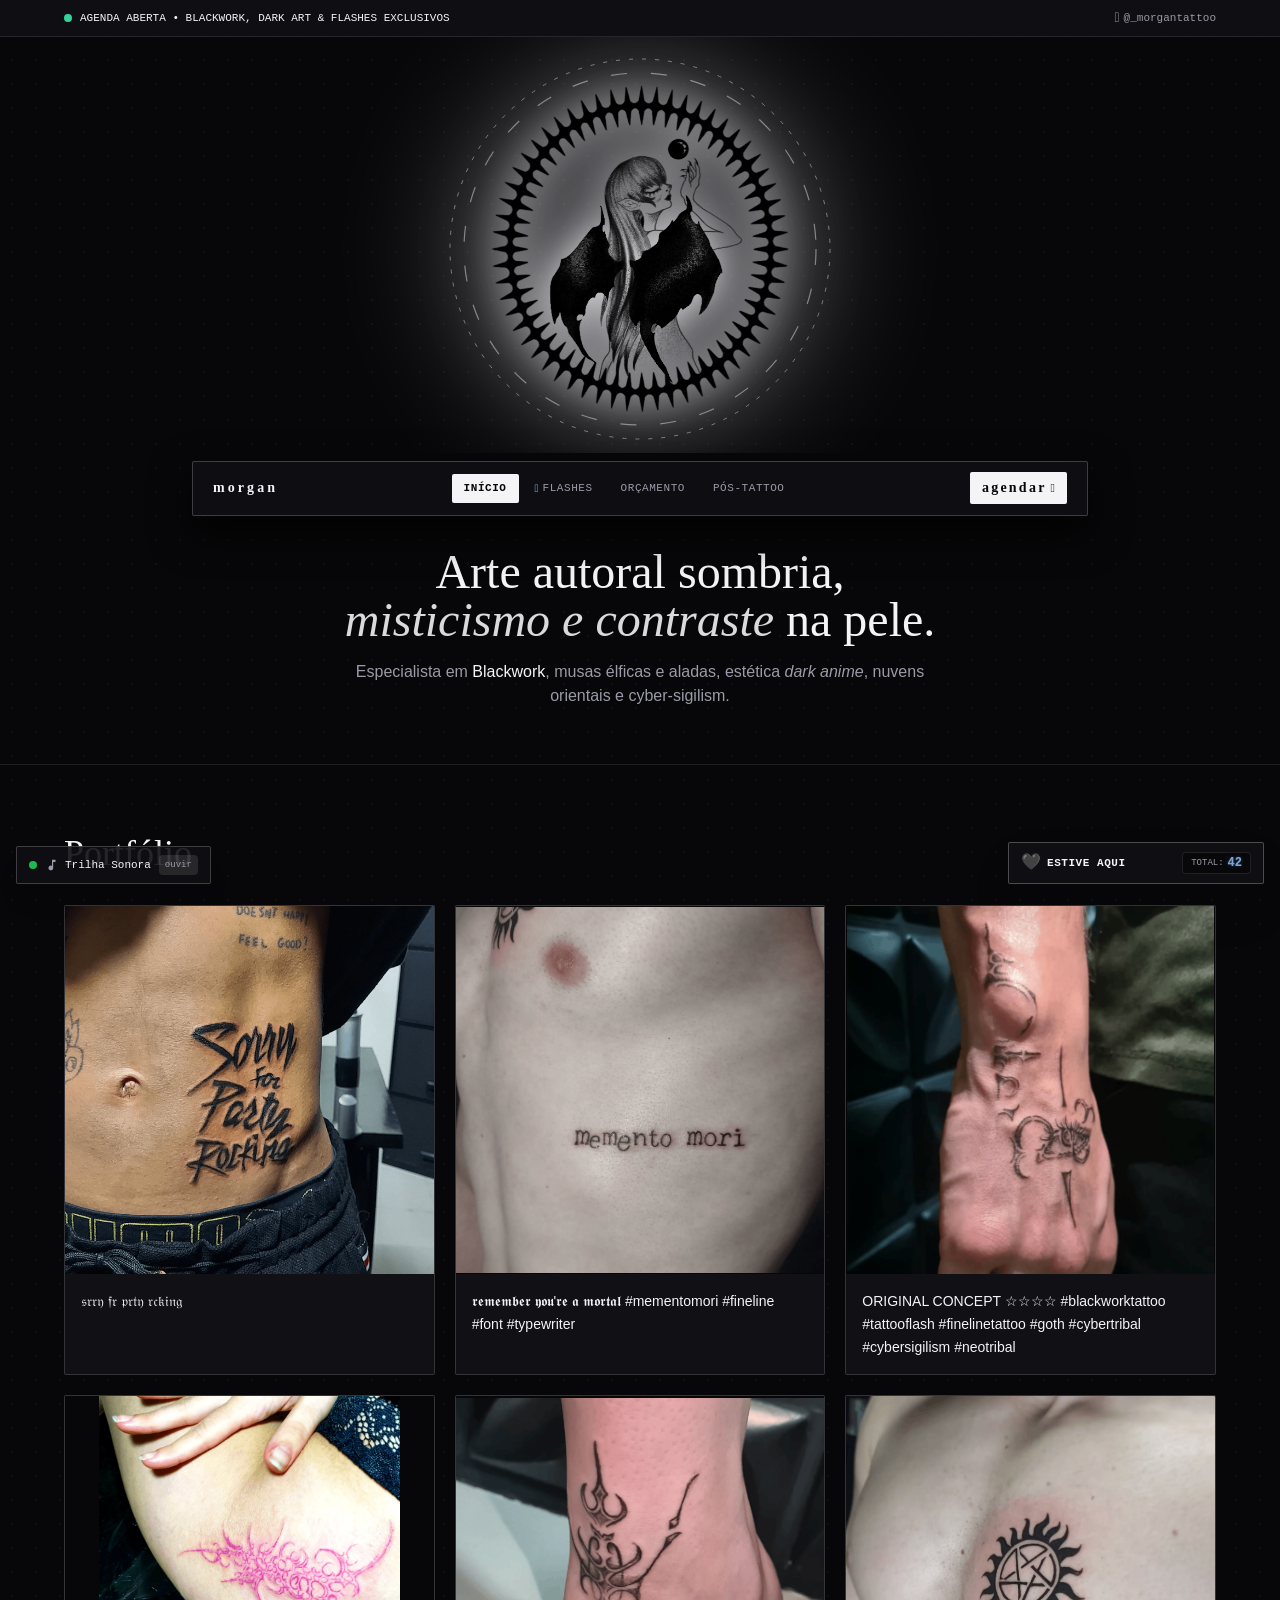
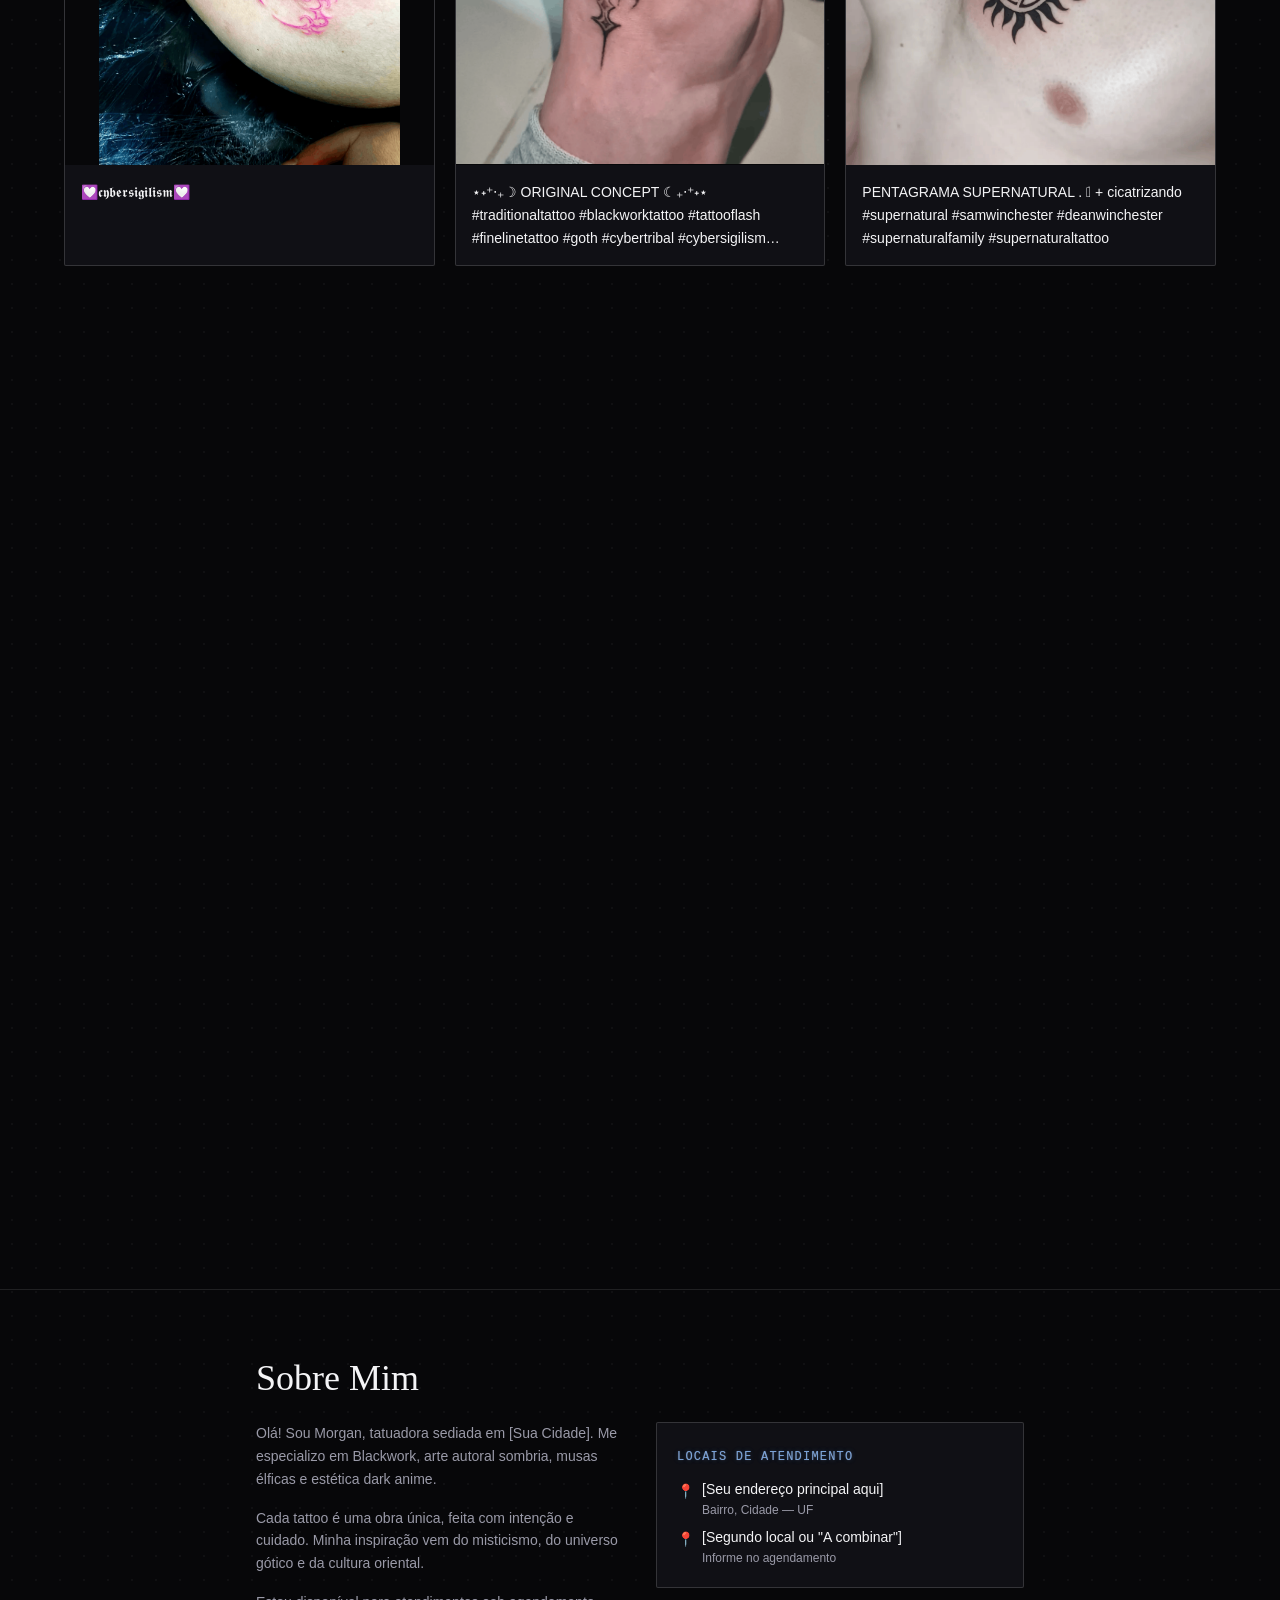
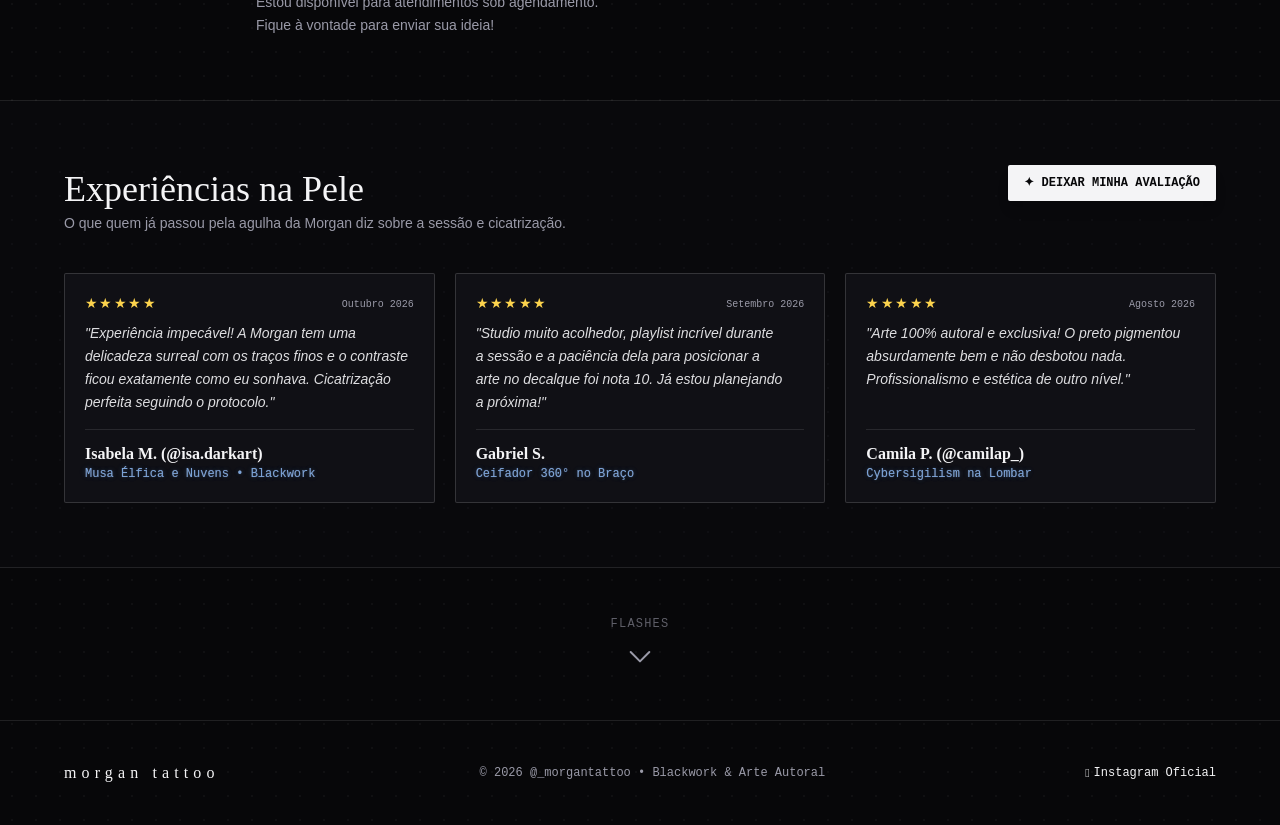
==== index.html @ 9fbb5b21 "Refinamento visual, dados do painel em data/items.js e novas imagens Co-Authored-By: Claude Sonnet 5" ====
<!DOCTYPE html>
<html lang="pt-BR" class="scroll-smooth">
<head>
  <meta http-equiv="Content-Type" content="text/html; charset=UTF-8">
  <meta name="viewport" content="width=device-width, initial-scale=1.0">
  <title>Morgan Tattoo — Portfólio, Flashes &amp; Orçamento</title>
  <meta name="description" content="Morgan Tattoo: blackwork, arte autoral sombria, flashes exclusivos e orçamento online.">
  <meta name="theme-color" content="#070709">
  <script src="./assets/js/tailwind.js"></script>
  <script src="./data/items.js"></script>
  <link rel="preconnect" href="https://fonts.googleapis.com/">
  <link rel="preconnect" href="https://fonts.gstatic.com/" crossorigin="">
  <link href="./assets/css/fonts.css" rel="stylesheet">
  <script src="./assets/js/phosphor-loader.js"></script>
  <link rel="stylesheet" type="text/css" href="./assets/css/phosphor-regular.css">
  <link rel="stylesheet" type="text/css" href="./assets/css/phosphor-thin.css">
  <link rel="stylesheet" type="text/css" href="./assets/css/phosphor-light.css">
  <link rel="stylesheet" type="text/css" href="./assets/css/phosphor-bold.css">
  <link rel="stylesheet" type="text/css" href="./assets/css/phosphor-fill.css">
  <link rel="stylesheet" type="text/css" href="./assets/css/phosphor-duotone.css">

  <script>
    tailwind.config = {
      theme: {
        extend: {
          colors: {
            obsidian: '#070709',
            charcoal: '#101015',
            ash: '#23232E',
            mist: '#9A9AA8',
            alabaster: '#F4F4F6'
          },
          fontFamily: {
            serif: ['"Cormorant Garamond"', 'Georgia', 'serif'],
            sans: ['"Plus Jakarta Sans"', 'sans-serif'],
            mono: ['"JetBrains Mono"', 'monospace']
          }
        }
      }
    }
  </script>

  <style>
    body {
      background-color: #070709;
      color: #F4F4F6;
      background-image: radial-gradient(rgba(255,255,255,0.035) 1px, transparent 0);
      background-size: 24px 24px;
      overflow-x: hidden;
    }
    .morgan-wordmark {
      font-family: 'Cormorant Garamond', Georgia, serif;
      letter-spacing: 0.32em;
      text-transform: lowercase;
    }
    /* Levitação suave e rotação astral para o PNG transparente */
    @keyframes floatLogo {
      0%, 100% { transform: translateY(0px); }
      50% { transform: translateY(-9px); }
    }
    @keyframes spinRing {
      from { transform: rotate(0deg); }
      to { transform: rotate(360deg); }
    }
    .animate-float {
      animation: floatLogo 5s ease-in-out infinite;
    }
    .animate-ring {
      animation: spinRing 48s linear infinite;
    }
    .orbit-ring {
      position: absolute;
      top: 50%;
      left: 50%;
      translate: -50% -50%;
      transform-origin: center;
    }
    .logo-backlight {
      position: absolute;
      top: 50%;
      left: 50%;
      transform: translate(-50%, -50%);
    }
    @media (prefers-reduced-motion: reduce) {
      .animate-float,
      .animate-ring {
        animation: none;
      }
    }
    /* Contraste para destacar os espinhos pretos do PNG transparente */
    .aura-silver {
      filter: drop-shadow(0 0 18px rgba(255, 255, 255, 0.75)) drop-shadow(0 0 42px rgba(220, 220, 235, 0.45));
    }
    .navy-glow-text {
      color: #315887;
      text-shadow:
        0 0 1px rgba(220, 232, 255, 0.35),
        0 0 5px rgba(96, 165, 250, 0.22),
        0 0 10px rgba(96, 165, 250, 0.12);
    }
    .tilt-wrap {
      perspective: 1000px;
    }
    .tilt-inner {
      transform-style: preserve-3d;
      transition: transform 0.15s ease-out, filter 0.35s ease;
    }
    .nav-pill.active {
      background: #F4F4F6 !important;
      color: #070709 !important;
      font-weight: 600 !important;
    }
    .page-section {
      min-height: 80vh;
    }
      /* Animação dos Corações Góticos */
    @keyframes floatHeart {
      0% {
        opacity: 1;
        transform: translate(0, 0) scale(1) rotate(0deg);
      }
      50% {
        opacity: 0.9;
        transform: translate(var(--tw-x, 20px), -60px) scale(1.35) rotate(15deg);
      }
      100% {
        opacity: 0;
        transform: translate(calc(var(--tw-x, 20px) * 1.8), -140px) scale(0.6) rotate(-20deg);
      }
    }
    .goth-heart-particle {
      position: fixed;
      pointer-events: none;
      z-index: 100;
      user-select: none;
      animation: floatHeart 1.6s cubic-bezier(0.25, 0.46, 0.45, 0.94) forwards;
      filter: drop-shadow(0 0 6px rgba(255,255,255,0.4));
    }
    /* Flutuador de +1 Alma */
    @keyframes floatPlusOne {
      0% { opacity: 0; transform: translateY(0) scale(0.7); }
      20% { opacity: 1; transform: translateY(-12px) scale(1.15); }
      80% { opacity: 1; transform: translateY(-38px) scale(1); }
      100% { opacity: 0; transform: translateY(-60px) scale(0.8); }
    }
    .plus-one-particle {
      position: fixed;
      pointer-events: none;
      z-index: 105;
      user-select: none;
      font-family: 'JetBrains Mono', monospace;
      font-weight: 700;
      font-size: 12px;
      color: #F4F4F6;
      text-shadow: 0 0 10px rgba(168, 85, 247, 0.8), 0 0 4px #000;
      animation: floatPlusOne 1.2s cubic-bezier(0.22, 1, 0.36, 1) forwards;
    }
    /* Bônus 10 Clicks: Revoada de Morcegos */
    @keyframes batFlyAcross {
      0% {
        opacity: 0;
        transform: translate(0, 0) scale(0.6) rotate(0deg);
      }
      20% {
        opacity: 1;
        transform: translate(calc(var(--target-x) * 0.25), calc(var(--target-y) * 0.25)) scale(1.3) rotate(-15deg);
      }
      50% {
        transform: translate(calc(var(--target-x) * 0.55), calc(var(--target-y) * 0.55)) scale(1) rotate(20deg);
      }
      80% {
        opacity: 0.95;
        transform: translate(calc(var(--target-x) * 0.85), calc(var(--target-y) * 0.85)) scale(1.1) rotate(-10deg);
      }
      100% {
        opacity: 0;
        transform: translate(var(--target-x), var(--target-y)) scale(0.5) rotate(15deg);
      }
    }
    .bat-particle {
      position: fixed;
      pointer-events: none;
      z-index: 110;
      user-select: none;
      animation: batFlyAcross 2.4s cubic-bezier(0.25, 0.46, 0.45, 0.94) forwards;
      filter: drop-shadow(0 0 8px rgba(168, 85, 247, 0.75));
    }
    /* Bônus 50 Clicks: Explosão de Rosas e Adagas */
    @keyframes roseBurst {
      0% {
        opacity: 0;
        transform: translate(0, 0) scale(0.4) rotate(0deg);
      }
      20% {
        opacity: 1;
        transform: translate(calc(var(--burst-x) * 0.5), calc(var(--burst-y) * 0.5)) scale(1.3) rotate(calc(var(--burst-rot) * 0.5));
      }
      70% {
        opacity: 1;
        transform: translate(var(--burst-x), var(--burst-y)) scale(1.15) rotate(var(--burst-rot));
      }
      100% {
        opacity: 0;
        transform: translate(calc(var(--burst-x) * 1.25), calc(var(--burst-y) + 100px)) scale(0.6) rotate(calc(var(--burst-rot) * 1.4));
      }
    }
    .rose-burst-particle {
      position: fixed;
      pointer-events: none;
      z-index: 120;
      user-select: none;
      animation: roseBurst 2.8s cubic-bezier(0.16, 1, 0.3, 1) forwards;
      filter: drop-shadow(0 0 10px rgba(236, 72, 153, 0.7));
    }
    /* Bônus 100 Clicks: Cascata Cósmica Ancestral */
    @keyframes rainConfetti {
      0% {
        opacity: 0;
        transform: translateY(-50px) rotate(0deg) scale(0.6);
      }
      15% {
        opacity: 1;
      }
      85% {
        opacity: 1;
      }
      100% {
        opacity: 0;
        transform: translateY(105vh) rotate(var(--confetti-rot, 360deg)) scale(1.1);
      }
    }
    .goth-confetti-particle {
      position: fixed;
      pointer-events: none;
      z-index: 130;
      user-select: none;
      animation: rainConfetti 3.8s cubic-bezier(0.25, 0.46, 0.45, 0.94) forwards;
      filter: drop-shadow(0 0 8px rgba(255, 255, 255, 0.85));
    }
    /* Flash e Vinheta de Tela */
    @keyframes screenVignettePulse {
      0% { opacity: 0; }
      25% { opacity: 0.85; }
      75% { opacity: 0.75; }
      100% { opacity: 0; }
    }
    .screen-vignette-pulse {
      position: fixed;
      inset: 0;
      pointer-events: none;
      z-index: 99;
      background: radial-gradient(circle, transparent 35%, rgba(147, 51, 234, 0.35) 85%, rgba(10, 5, 20, 0.85) 100%);
      animation: screenVignettePulse 2.8s ease-out forwards;
    }
    @keyframes gothShake {
      0%, 100% { transform: translate(0, 0); }
      20% { transform: translate(-5px, 2px) rotate(-1.5deg); }
      40% { transform: translate(5px, -2px) rotate(1.5deg); }
      60% { transform: translate(-3px, -1px); }
      80% { transform: translate(3px, 1px); }
    }
    .goth-shake {
      animation: gothShake 0.45s ease-in-out;
    }
    /* Estilos do Zoom / Pan no Lightbox */
    .zoom-container {
      overflow: hidden;
      position: relative;
      touch-action: none;
    }
    .zoom-target {
      transition: transform 0.15s ease-out;
      transform-origin: center center;
    }
    .zoom-grab {
      cursor: grab;
    }
    .zoom-grabbing {
      cursor: grabbing;
    }
  </style>
  <style>*, ::before, ::after{--tw-border-spacing-x:0;--tw-border-spacing-y:0;--tw-translate-x:0;--tw-translate-y:0;--tw-rotate:0;--tw-skew-x:0;--tw-skew-y:0;--tw-scale-x:1;--tw-scale-y:1;--tw-pan-x: ;--tw-pan-y: ;--tw-pinch-zoom: ;--tw-scroll-snap-strictness:proximity;--tw-gradient-from-position: ;--tw-gradient-via-position: ;--tw-gradient-to-position: ;--tw-ordinal: ;--tw-slashed-zero: ;--tw-numeric-figure: ;--tw-numeric-spacing: ;--tw-numeric-fraction: ;--tw-ring-inset: ;--tw-ring-offset-width:0px;--tw-ring-offset-color:#fff;--tw-ring-color:rgb(59 130 246 / 0.5);--tw-ring-offset-shadow:0 0 #0000;--tw-ring-shadow:0 0 #0000;--tw-shadow:0 0 #0000;--tw-shadow-colored:0 0 #0000;--tw-blur: ;--tw-brightness: ;--tw-contrast: ;--tw-grayscale: ;--tw-hue-rotate: ;--tw-invert: ;--tw-saturate: ;--tw-sepia: ;--tw-drop-shadow: ;--tw-backdrop-blur: ;--tw-backdrop-brightness: ;--tw-backdrop-contrast: ;--tw-backdrop-grayscale: ;--tw-backdrop-hue-rotate: ;--tw-backdrop-invert: ;--tw-backdrop-opacity: ;--tw-backdrop-saturate: ;--tw-backdrop-sepia: ;--tw-contain-size: ;--tw-contain-layout: ;--tw-contain-paint: ;--tw-contain-style: }::backdrop{--tw-border-spacing-x:0;--tw-border-spacing-y:0;--tw-translate-x:0;--tw-translate-y:0;--tw-rotate:0;--tw-skew-x:0;--tw-skew-y:0;--tw-scale-x:1;--tw-scale-y:1;--tw-pan-x: ;--tw-pan-y: ;--tw-pinch-zoom: ;--tw-scroll-snap-strictness:proximity;--tw-gradient-from-position: ;--tw-gradient-via-position: ;--tw-gradient-to-position: ;--tw-ordinal: ;--tw-slashed-zero: ;--tw-numeric-figure: ;--tw-numeric-spacing: ;--tw-numeric-fraction: ;--tw-ring-inset: ;--tw-ring-offset-width:0px;--tw-ring-offset-color:#fff;--tw-ring-color:rgb(59 130 246 / 0.5);--tw-ring-offset-shadow:0 0 #0000;--tw-ring-shadow:0 0 #0000;--tw-shadow:0 0 #0000;--tw-shadow-colored:0 0 #0000;--tw-blur: ;--tw-brightness: ;--tw-contrast: ;--tw-grayscale: ;--tw-hue-rotate: ;--tw-invert: ;--tw-saturate: ;--tw-sepia: ;--tw-drop-shadow: ;--tw-backdrop-blur: ;--tw-backdrop-brightness: ;--tw-backdrop-contrast: ;--tw-backdrop-grayscale: ;--tw-backdrop-hue-rotate: ;--tw-backdrop-invert: ;--tw-backdrop-opacity: ;--tw-backdrop-saturate: ;--tw-backdrop-sepia: ;--tw-contain-size: ;--tw-contain-layout: ;--tw-contain-paint: ;--tw-contain-style: }/* ! tailwindcss v3.4.17 | MIT License | https://tailwindcss.com */*,::after,::before{box-sizing:border-box;border-width:0;border-style:solid;border-color:#e5e7eb}::after,::before{--tw-content:''}:host,html{line-height:1.5;-webkit-text-size-adjust:100%;-moz-tab-size:4;tab-size:4;font-family:"Plus Jakarta Sans", sans-serif;font-feature-settings:normal;font-variation-settings:normal;-webkit-tap-highlight-color:transparent}body{margin:0;line-height:inherit}hr{height:0;color:inherit;border-top-width:1px}abbr:where([title]){-webkit-text-decoration:underline dotted;text-decoration:underline dotted}h1,h2,h3,h4,h5,h6{font-size:inherit;font-weight:inherit}a{color:inherit;text-decoration:inherit}b,strong{font-weight:bolder}code,kbd,pre,samp{font-family:"JetBrains Mono", monospace;font-feature-settings:normal;font-variation-settings:normal;font-size:1em}small{font-size:80%}sub,sup{font-size:75%;line-height:0;position:relative;vertical-align:baseline}sub{bottom:-.25em}sup{top:-.5em}table{text-indent:0;border-color:inherit;border-collapse:collapse}button,input,optgroup,select,textarea{font-family:inherit;font-feature-settings:inherit;font-variation-settings:inherit;font-size:100%;font-weight:inherit;line-height:inherit;letter-spacing:inherit;color:inherit;margin:0;padding:0}button,select{text-transform:none}button,input:where([type=button]),input:where([type=reset]),input:where([type=submit]){-webkit-appearance:button;background-color:transparent;background-image:none}:-moz-focusring{outline:auto}:-moz-ui-invalid{box-shadow:none}progress{vertical-align:baseline}::-webkit-inner-spin-button,::-webkit-outer-spin-button{height:auto}[type=search]{-webkit-appearance:textfield;outline-offset:-2px}::-webkit-search-decoration{-webkit-appearance:none}::-webkit-file-upload-button{-webkit-appearance:button;font:inherit}summary{display:list-item}blockquote,dd,dl,figure,h1,h2,h3,h4,h5,h6,hr,p,pre{margin:0}fieldset{margin:0;padding:0}legend{padding:0}menu,ol,ul{list-style:none;margin:0;padding:0}dialog{padding:0}textarea{resize:vertical}input::placeholder,textarea::placeholder{opacity:1;color:#9ca3af}[role=button],button{cursor:pointer}:disabled{cursor:default}audio,canvas,embed,iframe,img,object,svg,video{display:block;vertical-align:middle}img,video{max-width:100%;height:auto}[hidden]:where(:not([hidden=until-found])){display:none}.pointer-events-none{pointer-events:none}.fixed{position:fixed}.absolute{position:absolute}.relative{position:relative}.sticky{position:sticky}.inset-0{inset:0px}.bottom-4{bottom:1rem}.right-4{right:1rem}.top-0{top:0px}.top-3{top:0.75rem}.z-10{z-index:10}.z-20{z-index:20}.z-50{z-index:50}.z-\[70\]{z-index:70}.z-\[80\]{z-index:80}.mx-auto{margin-left:auto;margin-right:auto}.my-2{margin-top:0.5rem;margin-bottom:0.5rem}.mb-1{margin-bottom:0.25rem}.mb-10{margin-bottom:2.5rem}.mb-2{margin-bottom:0.5rem}.mb-3{margin-bottom:0.75rem}.mb-6{margin-bottom:1.5rem}.mb-8{margin-bottom:2rem}.mt-1{margin-top:0.25rem}.mt-2{margin-top:0.5rem}.block{display:block}.flex{display:flex}.grid{display:grid}.hidden{display:none}.aspect-square{aspect-ratio:1 / 1}.h-2{height:0.5rem}.h-72{height:18rem}.h-\[310px\]{height:310px}.h-full{height:100%}.h-48{height:12rem}.max-h-\[92vh\]{max-height:92vh}.w-2{width:0.5rem}.w-72{width:18rem}.w-\[280px\]{width:280px}.w-\[310px\]{width:310px}.w-full{width:100%}.min-w-0{min-width:0px}.max-w-3xl{max-width:48rem}.max-w-4xl{max-width:56rem}.max-w-6xl{max-width:72rem}.max-w-xl{max-width:36rem}.shrink-0{flex-shrink:0}@keyframes pulse{50%{opacity:.5}}.animate-pulse{animation:pulse 2s cubic-bezier(0.4, 0, 0.6, 1) infinite}.cursor-pointer{cursor:pointer}.select-none{-webkit-user-select:none;user-select:none}.select-all{-webkit-user-select:all;user-select:all}.grid-cols-1{grid-template-columns:repeat(1, minmax(0, 1fr))}.grid-cols-2{grid-template-columns:repeat(2, minmax(0, 1fr))}.grid-cols-3{grid-template-columns:repeat(3, minmax(0, 1fr))}.flex-col{flex-direction:column}.flex-wrap{flex-wrap:wrap}.items-start{align-items:flex-start}.items-center{align-items:center}.justify-center{justify-content:center}.justify-between{justify-content:space-between}.gap-1{gap:0.25rem}.gap-2{gap:0.5rem}.gap-2\.5{gap:0.625rem}.gap-3{gap:0.75rem}.gap-4{gap:1rem}.gap-5{gap:1.25rem}.gap-6{gap:1.5rem}.gap-8{gap:2rem}.space-y-1 > :not([hidden]) ~ :not([hidden]){--tw-space-y-reverse:0;margin-top:calc(0.25rem * calc(1 - var(--tw-space-y-reverse)));margin-bottom:calc(0.25rem * var(--tw-space-y-reverse))}.space-y-2 > :not([hidden]) ~ :not([hidden]){--tw-space-y-reverse:0;margin-top:calc(0.5rem * calc(1 - var(--tw-space-y-reverse)));margin-bottom:calc(0.5rem * var(--tw-space-y-reverse))}.space-y-3 > :not([hidden]) ~ :not([hidden]){--tw-space-y-reverse:0;margin-top:calc(0.75rem * calc(1 - var(--tw-space-y-reverse)));margin-bottom:calc(0.75rem * var(--tw-space-y-reverse))}.space-y-4 > :not([hidden]) ~ :not([hidden]){--tw-space-y-reverse:0;margin-top:calc(1rem * calc(1 - var(--tw-space-y-reverse)));margin-bottom:calc(1rem * var(--tw-space-y-reverse))}.space-y-6 > :not([hidden]) ~ :not([hidden]){--tw-space-y-reverse:0;margin-top:calc(1.5rem * calc(1 - var(--tw-space-y-reverse)));margin-bottom:calc(1.5rem * var(--tw-space-y-reverse))}.self-start{align-self:flex-start}.overflow-hidden{overflow:hidden}.overflow-x-auto{overflow-x:auto}.overflow-y-auto{overflow-y:auto}.scroll-smooth{scroll-behavior:smooth}.whitespace-nowrap{white-space:nowrap}.whitespace-pre-wrap{white-space:pre-wrap}.break-words{overflow-wrap:break-word}.break-all{word-break:break-all}.rounded{border-radius:0.25rem}.rounded-full{border-radius:9999px}.rounded-sm{border-radius:0.125rem}.border{border-width:1px}.border-2{border-width:2px}.border-b{border-bottom-width:1px}.border-l{border-left-width:1px}.border-alabaster{--tw-border-opacity:1;border-color:rgb(244 244 246 / var(--tw-border-opacity, 1))}.border-emerald-400\/40{border-color:rgb(52 211 153 / 0.4)}.border-white\/10{border-color:rgb(255 255 255 / 0.1)}.border-white\/15{border-color:rgb(255 255 255 / 0.15)}.border-white\/20{border-color:rgb(255 255 255 / 0.2)}.border-white\/25{border-color:rgb(255 255 255 / 0.25)}.border-red-400\/40{border-color:rgb(248 113 113 / 0.4)}.bg-alabaster{--tw-bg-opacity:1;background-color:rgb(244 244 246 / var(--tw-bg-opacity, 1))}.bg-black\/85{background-color:rgb(0 0 0 / 0.85)}.bg-charcoal{--tw-bg-opacity:1;background-color:rgb(16 16 21 / var(--tw-bg-opacity, 1))}.bg-charcoal\/30{background-color:rgb(16 16 21 / 0.3)}.bg-charcoal\/40{background-color:rgb(16 16 21 / 0.4)}.bg-charcoal\/90{background-color:rgb(16 16 21 / 0.9)}.bg-charcoal\/95{background-color:rgb(16 16 21 / 0.95)}.bg-emerald-400{--tw-bg-opacity:1;background-color:rgb(52 211 153 / var(--tw-bg-opacity, 1))}.bg-emerald-500\/10{background-color:rgb(16 185 129 / 0.1)}.bg-obsidian{--tw-bg-opacity:1;background-color:rgb(7 7 9 / var(--tw-bg-opacity, 1))}.bg-obsidian\/95{background-color:rgb(7 7 9 / 0.95)}.bg-white\/10{background-color:rgb(255 255 255 / 0.1)}.bg-white\/20{background-color:rgb(255 255 255 / 0.2)}.bg-gradient-to-b{background-image:linear-gradient(to bottom, var(--tw-gradient-stops))}.from-alabaster{--tw-gradient-from:#F4F4F6 var(--tw-gradient-from-position);--tw-gradient-to:rgb(244 244 246 / 0) var(--tw-gradient-to-position);--tw-gradient-stops:var(--tw-gradient-from), var(--tw-gradient-to)}.to-\[\#CFCFD8\]{--tw-gradient-to:#CFCFD8 var(--tw-gradient-to-position)}.object-contain{object-fit:contain}.p-2\.5{padding:0.625rem}.p-3{padding:0.75rem}.p-3\.5{padding:0.875rem}.p-4{padding:1rem}.p-5{padding:1.25rem}.p-6{padding:1.5rem}.px-2{padding-left:0.5rem;padding-right:0.5rem}.px-2\.5{padding-left:0.625rem;padding-right:0.625rem}.px-3{padding-left:0.75rem;padding-right:0.75rem}.px-3\.5{padding-left:0.875rem;padding-right:0.875rem}.px-4{padding-left:1rem;padding-right:1rem}.px-5{padding-left:1.25rem;padding-right:1.25rem}.py-0\.5{padding-top:0.125rem;padding-bottom:0.125rem}.py-1\.5{padding-top:0.375rem;padding-bottom:0.375rem}.py-10{padding-top:2.5rem;padding-bottom:2.5rem}.py-16{padding-top:4rem;padding-bottom:4rem}.py-2{padding-top:0.5rem;padding-bottom:0.5rem}.py-2\.5{padding-top:0.625rem;padding-bottom:0.625rem}.py-3{padding-top:0.75rem;padding-bottom:0.75rem}.py-3\.5{padding-top:0.875rem;padding-bottom:0.875rem}.py-4{padding-top:1rem;padding-bottom:1rem}.pb-14{padding-bottom:3.5rem}.pb-4{padding-bottom:1rem}.pl-3{padding-left:0.75rem}.pt-2{padding-top:0.5rem}.pt-6{padding-top:1.5rem}.text-left{text-align:left}.text-center{text-align:center}.font-mono{font-family:"JetBrains Mono", monospace}.font-serif{font-family:"Cormorant Garamond", Georgia, serif}.text-2xl{font-size:1.5rem;line-height:2rem}.text-3xl{font-size:1.875rem;line-height:2.25rem}.text-\[10px\]{font-size:10px}.text-\[11px\]{font-size:11px}.text-base{font-size:1rem;line-height:1.5rem}.text-lg{font-size:1.125rem;line-height:1.75rem}.text-sm{font-size:0.875rem;line-height:1.25rem}.text-xl{font-size:1.25rem;line-height:1.75rem}.text-xs{font-size:0.75rem;line-height:1rem}.font-bold{font-weight:700}.font-light{font-weight:300}.font-normal{font-weight:400}.font-semibold{font-weight:600}.uppercase{text-transform:uppercase}.lowercase{text-transform:lowercase}.italic{font-style:italic}.leading-relaxed{line-height:1.625}.leading-tight{line-height:1.25}.tracking-\[0\.16em\]{letter-spacing:0.16em}.tracking-\[0\.18em\]{letter-spacing:0.18em}.tracking-\[0\.22em\]{letter-spacing:0.22em}.tracking-wider{letter-spacing:0.05em}.tracking-widest{letter-spacing:0.1em}.text-alabaster{--tw-text-opacity:1;color:rgb(244 244 246 / var(--tw-text-opacity, 1))}.text-alabaster\/80{color:rgb(244 244 246 / 0.8)}.text-alabaster\/90{color:rgb(244 244 246 / 0.9)}.text-mist{--tw-text-opacity:1;color:rgb(154 154 168 / var(--tw-text-opacity, 1))}.text-obsidian{--tw-text-opacity:1;color:rgb(7 7 9 / var(--tw-text-opacity, 1))}.text-white{--tw-text-opacity:1;color:rgb(255 255 255 / var(--tw-text-opacity, 1))}.text-white\/85{color:rgb(255 255 255 / 0.85)}.text-red-300{--tw-text-opacity:1;color:rgb(252 165 165 / var(--tw-text-opacity, 1))}.underline{-webkit-text-decoration-line:underline;text-decoration-line:underline}.antialiased{-webkit-font-smoothing:antialiased;-moz-osx-font-smoothing:grayscale}.accent-alabaster{accent-color:#F4F4F6}.opacity-45{opacity:0.45}.shadow-2xl{--tw-shadow:0 25px 50px -12px rgb(0 0 0 / 0.25);--tw-shadow-colored:0 25px 50px -12px var(--tw-shadow-color);box-shadow:var(--tw-ring-offset-shadow, 0 0 #0000), var(--tw-ring-shadow, 0 0 #0000), var(--tw-shadow)}.shadow-\[0_16px_40px_rgba\(0\2c 0\2c 0\2c 0\.85\)\]{--tw-shadow:0 16px 40px rgba(0,0,0,0.85);--tw-shadow-colored:0 16px 40px var(--tw-shadow-color);box-shadow:var(--tw-ring-offset-shadow, 0 0 #0000), var(--tw-ring-shadow, 0 0 #0000), var(--tw-shadow)}.shadow-lg{--tw-shadow:0 10px 15px -3px rgb(0 0 0 / 0.1), 0 4px 6px -4px rgb(0 0 0 / 0.1);--tw-shadow-colored:0 10px 15px -3px var(--tw-shadow-color), 0 4px 6px -4px var(--tw-shadow-color);box-shadow:var(--tw-ring-offset-shadow, 0 0 #0000), var(--tw-ring-shadow, 0 0 #0000), var(--tw-shadow)}.blur-3xl{--tw-blur:blur(64px);filter:var(--tw-blur) var(--tw-brightness) var(--tw-contrast) var(--tw-grayscale) var(--tw-hue-rotate) var(--tw-invert) var(--tw-saturate) var(--tw-sepia) var(--tw-drop-shadow)}.backdrop-blur{--tw-backdrop-blur:blur(8px);-webkit-backdrop-filter:var(--tw-backdrop-blur) var(--tw-backdrop-brightness) var(--tw-backdrop-contrast) var(--tw-backdrop-grayscale) var(--tw-backdrop-hue-rotate) var(--tw-backdrop-invert) var(--tw-backdrop-opacity) var(--tw-backdrop-saturate) var(--tw-backdrop-sepia);backdrop-filter:var(--tw-backdrop-blur) var(--tw-backdrop-brightness) var(--tw-backdrop-contrast) var(--tw-backdrop-grayscale) var(--tw-backdrop-hue-rotate) var(--tw-backdrop-invert) var(--tw-backdrop-opacity) var(--tw-backdrop-saturate) var(--tw-backdrop-sepia)}.backdrop-blur-sm{--tw-backdrop-blur:blur(4px);-webkit-backdrop-filter:var(--tw-backdrop-blur) var(--tw-backdrop-brightness) var(--tw-backdrop-contrast) var(--tw-backdrop-grayscale) var(--tw-backdrop-hue-rotate) var(--tw-backdrop-invert) var(--tw-backdrop-opacity) var(--tw-backdrop-saturate) var(--tw-backdrop-sepia);backdrop-filter:var(--tw-backdrop-blur) var(--tw-backdrop-brightness) var(--tw-backdrop-contrast) var(--tw-backdrop-grayscale) var(--tw-backdrop-hue-rotate) var(--tw-backdrop-invert) var(--tw-backdrop-opacity) var(--tw-backdrop-saturate) var(--tw-backdrop-sepia)}.backdrop-blur-xl{--tw-backdrop-blur:blur(24px);-webkit-backdrop-filter:var(--tw-backdrop-blur) var(--tw-backdrop-brightness) var(--tw-backdrop-contrast) var(--tw-backdrop-grayscale) var(--tw-backdrop-hue-rotate) var(--tw-backdrop-invert) var(--tw-backdrop-opacity) var(--tw-backdrop-saturate) var(--tw-backdrop-sepia);backdrop-filter:var(--tw-backdrop-blur) var(--tw-backdrop-brightness) var(--tw-backdrop-contrast) var(--tw-backdrop-grayscale) var(--tw-backdrop-hue-rotate) var(--tw-backdrop-invert) var(--tw-backdrop-opacity) var(--tw-backdrop-saturate) var(--tw-backdrop-sepia)}.transition{transition-property:color, background-color, border-color, fill, stroke, opacity, box-shadow, transform, filter, -webkit-text-decoration-color, -webkit-backdrop-filter;transition-property:color, background-color, border-color, text-decoration-color, fill, stroke, opacity, box-shadow, transform, filter, backdrop-filter;transition-property:color, background-color, border-color, text-decoration-color, fill, stroke, opacity, box-shadow, transform, filter, backdrop-filter, -webkit-text-decoration-color, -webkit-backdrop-filter;transition-timing-function:cubic-bezier(0.4, 0, 0.2, 1);transition-duration:150ms}.transition-all{transition-property:all;transition-timing-function:cubic-bezier(0.4, 0, 0.2, 1);transition-duration:150ms}.transition-transform{transition-property:transform;transition-timing-function:cubic-bezier(0.4, 0, 0.2, 1);transition-duration:150ms}.duration-500{transition-duration:500ms}.duration-300{transition-duration:300ms}.selection\:bg-alabaster *::selection{--tw-bg-opacity:1;background-color:rgb(244 244 246 / var(--tw-bg-opacity, 1))}.selection\:text-obsidian *::selection{--tw-text-opacity:1;color:rgb(7 7 9 / var(--tw-text-opacity, 1))}.selection\:bg-alabaster::selection{--tw-bg-opacity:1;background-color:rgb(244 244 246 / var(--tw-bg-opacity, 1))}.selection\:text-obsidian::selection{--tw-text-opacity:1;color:rgb(7 7 9 / var(--tw-text-opacity, 1))}.hover\:border-alabaster:hover{--tw-border-opacity:1;border-color:rgb(244 244 246 / var(--tw-border-opacity, 1))}.hover\:border-white\/45:hover{border-color:rgb(255 255 255 / 0.45)}.hover\:bg-ash:hover{--tw-bg-opacity:1;background-color:rgb(35 35 46 / var(--tw-bg-opacity, 1))}.hover\:bg-white:hover{--tw-bg-opacity:1;background-color:rgb(255 255 255 / var(--tw-bg-opacity, 1))}.hover\:bg-red-950\/40:hover{background-color:rgb(69 10 10 / 0.4)}.hover\:bg-white\/10:hover{background-color:rgb(255 255 255 / 0.1)}.hover\:text-alabaster:hover{--tw-text-opacity:1;color:rgb(244 244 246 / var(--tw-text-opacity, 1))}.hover\:text-white:hover{--tw-text-opacity:1;color:rgb(255 255 255 / var(--tw-text-opacity, 1))}.hover\:underline:hover{-webkit-text-decoration-line:underline;text-decoration-line:underline}.focus\:border-alabaster:focus{--tw-border-opacity:1;border-color:rgb(244 244 246 / var(--tw-border-opacity, 1))}.focus\:outline-none:focus{outline:2px solid transparent;outline-offset:2px}.group:hover .group-hover\:scale-105{--tw-scale-x:1.05;--tw-scale-y:1.05;transform:translate(var(--tw-translate-x), var(--tw-translate-y)) rotate(var(--tw-rotate)) skewX(var(--tw-skew-x)) skewY(var(--tw-skew-y)) scaleX(var(--tw-scale-x)) scaleY(var(--tw-scale-y))}@media (min-width: 640px){.sm\:col-span-2{grid-column:span 2 / span 2}.sm\:h-96{height:24rem}.sm\:h-\[400px\]{height:400px}.sm\:w-96{width:24rem}.sm\:w-\[360px\]{width:360px}.sm\:w-\[400px\]{width:400px}.sm\:grid-cols-2{grid-template-columns:repeat(2, minmax(0, 1fr))}.sm\:grid-cols-3{grid-template-columns:repeat(3, minmax(0, 1fr))}.sm\:flex-row{flex-direction:row}.sm\:items-end{align-items:flex-end}.sm\:items-center{align-items:center}.sm\:p-6{padding:1.5rem}.sm\:px-3{padding-left:0.75rem;padding-right:0.75rem}.sm\:px-5{padding-left:1.25rem;padding-right:1.25rem}.sm\:px-6{padding-left:1.5rem;padding-right:1.5rem}.sm\:text-4xl{font-size:2.25rem;line-height:2.5rem}.sm\:text-5xl{font-size:3rem;line-height:1}.sm\:text-base{font-size:1rem;line-height:1.5rem}.sm\:text-sm{font-size:0.875rem;line-height:1.25rem}}@media (min-width: 1024px){.lg\:col-span-5{grid-column:span 5 / span 5}.lg\:col-span-7{grid-column:span 7 / span 7}.lg\:grid-cols-12{grid-template-columns:repeat(12, minmax(0, 1fr))}.lg\:grid-cols-3{grid-template-columns:repeat(3, minmax(0, 1fr))}.lg\:grid-cols-4{grid-template-columns:repeat(4, minmax(0, 1fr))}}</style>
  <style id="refinamento">
    /* ===== Refinamento visual ===== */
    html { scroll-behavior: smooth; color-scheme: dark; }
    ::selection { background: #F4F4F6; color: #070709; }
    * { scrollbar-width: thin; scrollbar-color: #34343f #070709; }
    .no-scrollbar { scrollbar-width: none; -ms-overflow-style: none; }
    .no-scrollbar::-webkit-scrollbar { display: none; }
    :focus-visible { outline: 2px solid #F4F4F6; outline-offset: 3px; }
    input:focus-visible, textarea:focus-visible, select:focus-visible { outline-offset: 0; }
    h1, h2, h3 { text-wrap: balance; }
    p { text-wrap: pretty; }
    .navy-glow-text { color: #7BA3D8; } /* era #315887: contraste baixo demais sobre o fundo escuro */
    .cap-clamp { display: -webkit-box; -webkit-line-clamp: 3; -webkit-box-orient: vertical; overflow: hidden; }

    /* Entrada da página inicial: a logo aparece de dentro do desfoque, depois o texto sobe */
    @keyframes logoIn { from { opacity: 0; filter: blur(14px); transform: scale(.94); } to { opacity: 1; filter: blur(0); transform: none; } }
    @keyframes riseIn { from { opacity: 0; transform: translateY(14px); } to { opacity: 1; transform: none; } }
    #morganLogoImg { animation: logoIn 1.3s cubic-bezier(.16, 1, .3, 1) both; }
    #page-home h1 { animation: riseIn .9s cubic-bezier(.16, 1, .3, 1) .5s both; }
    #page-home h1 + p { animation: riseIn .9s cubic-bezier(.16, 1, .3, 1) .7s both; }

    /* Cartões entram ao rolar */
    .rv { opacity: 0; transform: translateY(20px); }
    .rv.rv-in { opacity: 1; transform: none; transition: opacity .8s cubic-bezier(.16, 1, .3, 1) calc(var(--i, 0) * 90ms), transform .8s cubic-bezier(.16, 1, .3, 1) calc(var(--i, 0) * 90ms), border-color .3s; }

    /* Widgets flutuantes: não cobrem o conteúdo. O painel de progresso só abre ao passar o mouse ou clicar */
    #gothMiniHud { display: none; }
    #gothMiniGameWidget:hover #gothMiniHud,
    #gothMiniGameWidget:focus-within #gothMiniHud,
    #gothMiniGameWidget.hud-open #gothMiniHud { display: flex; }
    body:not(.admin-on) #gothMiniGameWidget { bottom: 1rem !important; right: 1rem !important; }
    @media (max-width: 639px) {
      #gothHeartBtn { width: auto; }
      /* menu no celular: marca e "agendar" em cima, as 4 páginas numa segunda linha, todas visíveis */
      header.sticky > div { flex-wrap: wrap; row-gap: .5rem; }
      header.sticky nav.no-scrollbar { order: 3; width: 100%; justify-content: space-between; overflow: visible; }
      header.sticky nav.no-scrollbar a { flex: 1 1 auto; text-align: center; padding-inline: .35rem; font-size: 11px; letter-spacing: .04em; }
      header.sticky > div > a:last-child { margin-left: auto; }
    }
    @media (prefers-reduced-motion: reduce) {
      html { scroll-behavior: auto; }
      #morganLogoImg, #page-home h1, #page-home h1 + p { animation: none; }
      .rv { opacity: 1; transform: none; }
    }
  </style>
</head>
<body class="antialiased selection:bg-alabaster selection:text-obsidian">

  <!-- Modal Lightbox para expandir imagens (Flashes e Portfólio com Zoom & Pan) -->
  <div id="imageLightboxModal" class="fixed inset-0 z-[90] bg-black/95 backdrop-blur-md p-3 sm:p-6 flex items-center justify-center hidden" onclick="closeLightbox(event)">
    <button type="button" onclick="closeLightbox(null, true)" aria-label="Fechar visualização" class="absolute top-3 right-3 sm:top-6 sm:right-6 text-alabaster/70 hover:text-white text-2xl sm:text-3xl w-10 h-10 bg-charcoal/90 border border-white/20 rounded-full transition z-20 flex items-center justify-center shadow-xl">
      ✕
    </button>
    <div class="relative w-full max-w-5xl max-h-[94vh] flex flex-col items-center justify-center" onclick="event.stopPropagation()">
      
      <!-- Container com zoom & pan -->
      <div class="relative w-full flex items-center justify-center">
        <!-- Barra de controles de zoom flutuante -->
        <div class="absolute top-3 right-3 z-20 flex items-center gap-1.5 bg-charcoal/90 border border-white/20 rounded px-2 py-1 text-xs font-mono shadow-2xl backdrop-blur">
          <button type="button" onclick="adjustLightboxZoom(0.3)" class="w-7 h-7 flex items-center justify-center hover:bg-white/10 rounded text-alabaster font-bold" title="Aumentar Zoom (Scroll cima)">+</button>
          <span id="lightboxZoomLevel" class="px-1 text-[11px] text-mist min-w-[3rem] text-center">100%</span>
          <button type="button" onclick="adjustLightboxZoom(-0.3)" class="w-7 h-7 flex items-center justify-center hover:bg-white/10 rounded text-alabaster font-bold" title="Diminuir Zoom (Scroll baixo)">−</button>
          <button type="button" onclick="resetLightboxZoom()" class="px-2 h-7 flex items-center justify-center hover:bg-white/10 rounded text-mist hover:text-alabaster text-[10px] uppercase tracking-wider" title="Resetar Zoom">reset</button>
        </div>

        <div id="lightboxMediaContainer" class="zoom-container flex items-center justify-center max-h-[72vh] w-auto overflow-hidden rounded-sm border border-white/20 shadow-2xl p-2 sm:p-4 transition-all">
          <!-- Imagem ou SVG com zoom e arrasto interativo -->
        </div>
      </div>

      <div class="mt-3 text-center max-w-2xl px-2">
        <h3 id="lightboxTitle" class="font-serif text-lg sm:text-2xl text-alabaster font-semibold"></h3>
        <p id="lightboxSubtitle" class="text-xs sm:text-sm text-mist font-mono mt-1 break-words"></p>
        <div id="lightboxAction" class="mt-2.5"></div>
      </div>
    </div>
  </div>

  <!-- Acesso privado ao gerenciamento do catálogo -->
  <div id="adminAccess" class="hidden fixed bottom-4 right-4 z-[70]">
    <button type="button" onclick="toggleAdminModal()" class="px-4 py-3 bg-charcoal/95 border border-white/25 text-alabaster rounded-sm shadow-2xl text-xs font-mono hover:bg-ash transition">
      ⚙ GERENCIAR CONTEÚDO
    </button>
  </div>

  <!-- Painel de gerenciamento de flashes e portfólio -->
  <div id="adminModal" class="fixed inset-0 z-[80] bg-black/85 backdrop-blur-sm p-3 sm:p-6 items-center justify-center hidden">
    <div class="w-full max-w-3xl max-h-[92vh] overflow-y-auto bg-obsidian border border-white/20 shadow-2xl">
      <div class="sticky top-0 z-10 bg-obsidian/95 backdrop-blur border-b border-white/15 px-5 py-4 flex items-center justify-between">
        <div>
          <span class="text-[10px] font-mono uppercase tracking-widest navy-glow-text">// painel privado</span>
          <h2 class="font-serif text-2xl text-alabaster">Gerenciar conteúdo</h2>
        </div>
        <button type="button" onclick="toggleAdminModal(false)" aria-label="Fechar painel" class="text-mist hover:text-white text-2xl px-2">×</button>
      </div>

      <div class="p-5 space-y-6">
        <div class="bg-charcoal border border-white/15 p-4 space-y-2">
          <div class="flex items-center justify-between gap-3 flex-wrap">
            <div>
              <h3 class="font-serif text-xl text-alabaster">Salvar no site</h3>
              <p class="text-[11px] text-mist mt-1">Grava as fotos e a lista na pasta do projeto (<span class="text-alabaster">morgan_site</span>). Depois é só publicar.</p>
            </div>
            <button type="button" id="saveToSiteBtn" onclick="saveToSite()" class="px-4 py-2.5 bg-alabaster hover:bg-white text-obsidian font-mono text-xs uppercase font-semibold rounded-sm transition">Salvar no site</button>
          </div>
          <p id="saveToSiteStatus" class="text-[11px] font-mono text-mist"></p>
        </div>
        <form id="flashAdminForm" onsubmit="saveFlashFromAdmin(event)" class="bg-charcoal border border-white/15 p-4 space-y-3">
          <div class="flex items-center justify-between gap-3">
            <h3 id="adminFormTitle" class="font-serif text-xl text-alabaster">Adicionar novo flash</h3>
            <span class="text-[10px] font-mono text-mist">CAMPOS COM * SÃO OBRIGATÓRIOS</span>
          </div>
          <input type="hidden" id="adminFlashId">
          <input type="hidden" id="adminFlashImageBase64">
          <div class="grid grid-cols-1 sm:grid-cols-2 gap-3">
            <label class="text-xs text-mist space-y-1">Nome do flash *
              <input id="adminFlashTitle" required="" maxlength="90" class="w-full bg-obsidian border border-white/15 p-2.5 text-sm text-white" placeholder="Ex.: Musa do Eclipse">
            </label>
            <label class="text-xs text-mist space-y-1">Preço fixo (R$) *
              <input id="adminFlashPrice" required="" type="number" min="1" step="1" class="w-full bg-obsidian border border-white/15 p-2.5 text-sm text-white" placeholder="680">
            </label>
            
          </div>

          <!-- Upload do PC para Flash -->
          <div class="space-y-1">
            <span class="text-xs text-mist block">Imagem do flash (opcional)</span>
            <label class="flex items-center gap-3 cursor-pointer group">
              <div class="flex-1 bg-obsidian border border-white/15 p-2.5 text-sm text-mist group-hover:border-white/40 transition flex items-center gap-2">
                <svg class="w-4 h-4 shrink-0" fill="none" stroke="currentColor" viewBox="0 0 24 24"><path stroke-linecap="round" stroke-linejoin="round" stroke-width="1.5" d="M4 16l4-4m0 0l4 4m-4-4v9M20 12a8 8 0 10-16 0"/></svg>
                <span id="adminFlashFileLabel" class="truncate">Escolher arquivo do computador...</span>
              </div>
              <input id="adminFlashFileInput" type="file" accept="image/*" class="sr-only" onchange="handleFlashFileSelect(this)">
            </label>
            <div id="adminFlashImagePreview" class="hidden mt-2 relative">
              <img id="adminFlashPreviewImg" src="" alt="preview" class="max-h-36 rounded-sm border border-white/15 object-contain bg-obsidian">
              <button type="button" onclick="clearFlashFile()" class="absolute top-1 right-1 bg-obsidian/90 border border-white/20 text-mist hover:text-white text-xs px-1.5 py-0.5 font-mono rounded-sm">✕</button>
            </div>
          </div>

          <div class="flex items-center gap-3">
            <div class="flex-1 border-t border-white/10"></div>
            <span class="text-[10px] font-mono text-mist uppercase tracking-widest shrink-0">ou link da imagem</span>
            <div class="flex-1 border-t border-white/10"></div>
          </div>

          <label class="block text-xs text-mist space-y-1">URL da imagem
            <input id="adminFlashImage" type="text" class="w-full bg-obsidian border border-white/15 p-2.5 text-sm text-white" placeholder="URL https://... ou caminho local">
          </label>
          <label class="block text-xs text-mist space-y-1">Descrição (opcional)
            <textarea id="adminFlashDesc" rows="2" maxlength="400" class="w-full bg-obsidian border border-white/15 p-2.5 text-sm text-white" placeholder="Detalhes do desenho..."></textarea>
          </label>
          <div class="flex flex-wrap gap-2">
            <button id="adminSaveBtn" type="submit" class="bg-alabaster text-obsidian px-4 py-2.5 text-xs font-mono font-semibold hover:bg-white">SALVAR FLASH</button>
            <button type="button" onclick="resetAdminForm()" class="border border-white/20 text-mist px-4 py-2.5 text-xs font-mono hover:text-white">LIMPAR</button>
          </div>
          <p class="text-[10px] text-mist">As alterações ficam salvas neste navegador/dispositivo. Para publicar para outras pessoas, será necessário integrar um banco de dados.</p>
        </form>

        <div>
          <div class="flex items-center justify-between mb-3">
            <h3 class="font-serif text-xl text-alabaster">Flashes cadastrados</h3>
            <span id="adminFlashCount" class="text-xs font-mono navy-glow-text">0 flashes</span>
          </div>
          <div id="adminFlashList" class="space-y-2">
            <!-- Gerado via JavaScript -->
          </div>
        </div>

        <form id="portfolioAdminForm" onsubmit="savePortfolioPost(event)" class="bg-charcoal border border-white/15 p-4 space-y-3">
          <input type="hidden" id="portfolioEditingId">
          <input type="hidden" id="portfolioImageBase64">
          <div class="flex items-center justify-between gap-3">
            <div>
              <h3 id="portfolioFormTitle" class="font-serif text-xl text-alabaster">Adicionar ao portfólio</h3>
              <p class="text-[11px] text-mist mt-1">Escolha uma foto do seu PC <strong class="text-alabaster">ou</strong> cole o link direto da imagem (JPG, PNG, WEBP ou GIF).</p>
            </div>
          </div>

          <!-- Upload do PC -->
          <div class="space-y-1">
            <span class="text-xs text-mist block">Foto do computador</span>
            <label class="flex items-center gap-3 cursor-pointer group">
              <div class="flex-1 bg-obsidian border border-white/15 p-2.5 text-sm text-mist group-hover:border-white/40 transition flex items-center gap-2">
                <svg class="w-4 h-4 shrink-0" fill="none" stroke="currentColor" viewBox="0 0 24 24"><path stroke-linecap="round" stroke-linejoin="round" stroke-width="1.5" d="M4 16l4-4m0 0l4 4m-4-4v9M20 12a8 8 0 10-16 0"/></svg>
                <span id="portfolioFileLabel" class="truncate">Clique para escolher imagem...</span>
              </div>
              <input id="portfolioFileInput" type="file" accept="image/*" class="sr-only" onchange="handlePortfolioFileSelect(this)">
            </label>
            <!-- Preview da imagem selecionada -->
            <div id="portfolioImagePreview" class="hidden mt-2 relative">
              <img id="portfolioPreviewImg" src="" alt="preview" class="max-h-40 rounded-sm border border-white/15 object-contain bg-obsidian">
              <button type="button" onclick="clearPortfolioFile()" class="absolute top-1 right-1 bg-obsidian/90 border border-white/20 text-mist hover:text-white text-xs px-1.5 py-0.5 font-mono rounded-sm">✕</button>
            </div>
          </div>

          <!-- Ou URL -->
          <div class="flex items-center gap-3">
            <div class="flex-1 border-t border-white/10"></div>
            <span class="text-[10px] font-mono text-mist uppercase tracking-widest shrink-0">ou cole um link</span>
            <div class="flex-1 border-t border-white/10"></div>
          </div>

          <label class="block text-xs text-mist space-y-1">URL direta da foto (https://...)
            <input id="portfolioPostUrl" type="text" maxlength="1000" class="w-full bg-obsidian border border-white/15 p-2.5 text-sm text-white" placeholder="https://site.com/foto.jpg">
          </label>
          <label class="block text-xs text-mist space-y-1">Link do post no Instagram (opcional)
            <input id="portfolioPostSourceUrl" type="text" maxlength="1000" class="w-full bg-obsidian border border-white/15 p-2.5 text-sm text-white" placeholder="https://www.instagram.com/p/...">
          </label>
          <label class="block text-xs text-mist space-y-1">Legenda (opcional)
            <input id="portfolioPostCaption" type="text" maxlength="160" class="w-full bg-obsidian border border-white/15 p-2.5 text-sm text-white" placeholder="Ex.: Blackwork floral no antebraço">
          </label>
          <div class="flex flex-wrap gap-2">
            <button id="portfolioSaveBtn" type="submit" class="bg-alabaster text-obsidian px-4 py-2.5 text-xs font-mono font-semibold hover:bg-white">ADICIONAR AO PORTFÓLIO</button>
            <button type="button" onclick="resetPortfolioForm()" class="border border-white/20 text-mist px-4 py-2.5 text-xs font-mono hover:text-white">LIMPAR</button>
          </div>
          <p class="text-[10px] text-mist">Fotos do PC ficam salvas em base64 no navegador (pode ocupar espaço). Links externos dependem do servidor de origem.</p>
        </form>

        <!-- Gerenciamento de Reviews no Admin -->
        <div class="border-t border-white/15 pt-5">
          <div class="flex items-center justify-between mb-3">
            <div>
              <h3 class="font-serif text-xl text-alabaster">Depoimentos / Avaliações</h3>
              <p class="text-[11px] text-mist mt-0.5">Gerencie ou remova comentários e avaliações de clientes.</p>
            </div>
            <span id="adminReviewsCount" class="text-xs font-mono navy-glow-text">0 reviews</span>
          </div>
          <div id="adminReviewsList" class="space-y-2 max-h-60 overflow-y-auto">
            <!-- Gerado via JavaScript -->
          </div>
        </div>

        <div>
          <div class="flex items-center justify-between mb-3">
            <h3 class="font-serif text-xl text-alabaster">Posts do portfólio</h3>
            <span id="adminPortfolioCount" class="text-xs font-mono navy-glow-text">0 posts</span>
          </div>
          <div id="adminPortfolioList" class="space-y-2">
            <!-- Gerado via JavaScript -->
          </div>
        </div>
      </div>
    </div>
  </div>


  <!-- ===================================================================
       PÁGINA 1: #home (Página Inicial: Portfólio + Sobre Mim + Locais)
  ==================================================================== -->
  <section id="page-home" class="page-section">
      <!-- WIDGET FLUTUANTE: SPOTIFY PLAYER DISCRETO (Com alternador de som) -->
  <div id="spotifyFloatingWidget" class="fixed bottom-4 left-4 z-[70] flex flex-col items-start gap-2">
    <!-- Card do Player recolhível -->
    <div id="spotifyPlayerCard" class="hidden bg-charcoal/95 border border-white/20 rounded-sm shadow-2xl p-2.5 backdrop-blur-xl w-[280px] sm:w-[320px] transition-all">
      <div class="flex items-center justify-between pb-2 border-b border-white/10 text-xs font-mono">
        <div class="flex items-center gap-1.5 text-alabaster">
          <svg class="w-4 h-4 text-[#1DB954]" fill="currentColor" viewBox="0 0 24 24"><path d="M12 0C5.4 0 0 5.4 0 12s5.4 12 12 12 12-5.4 12-12S18.66 0 12 0zm5.521 17.34c-.24.359-.66.48-1.021.24-2.82-1.74-6.36-2.101-10.561-1.141-.418.122-.779-.179-.899-.539-.12-.421.18-.78.54-.9 4.56-1.021 8.52-.6 11.64 1.32.42.18.479.659.301 1.02zm1.44-3.3c-.301.42-.841.6-1.262.3-3.239-1.98-8.159-2.58-11.939-1.38-.479.12-1.02-.12-1.14-.6-.12-.48.12-1.021.6-1.141C9.6 9.9 15 10.561 18.72 12.84c.361.181.54.78.241 1.2zm.12-3.36C15.24 8.4 8.82 8.16 5.16 9.301c-.6.179-1.2-.181-1.38-.721-.18-.601.18-1.2.72-1.381 4.26-1.26 11.28-1.02 15.721 1.621.539.3.719 1.02.419 1.56-.299.421-1.02.599-1.559.3z"/></svg>
          <span class="font-semibold uppercase tracking-wider text-[10px]">Trilha Sonora</span>
        </div>
        <button type="button" onclick="toggleSpotifyWidget(false)" class="text-mist hover:text-white text-base px-1">✕</button>
      </div>
      <!-- Embed Player oficial do Spotify com a playlist darkwave mortem -->
      <div class="mt-2 rounded overflow-hidden bg-black/50">
        <iframe id="spotifyIframe" style="border-radius:10px" src="https://open.spotify.com/embed/playlist/7vfoxV8cFSInY9O0krD5Ac?utm_source=generator&theme=0" width="100%" height="80" frameBorder="0" allowfullscreen="" allow="autoplay; clipboard-write; encrypted-media; fullscreen; picture-in-picture" loading="lazy"></iframe>
      </div>
      <p class="text-[10px] font-mono text-mist mt-1.5 text-center">Clique no play do Spotify para ouvir enquanto navega.</p>
    </div>

    <!-- Botão Pill de abertura rápida da música -->
    <button type="button" onclick="toggleSpotifyWidget()" class="flex items-center gap-2 px-3 py-2 bg-charcoal/90 border border-white/20 text-alabaster rounded-sm shadow-xl hover:bg-ash text-xs font-mono transition group">
      <span class="w-2 h-2 rounded-full bg-[#1DB954] animate-pulse"></span>
      <span class="flex items-center gap-1.5">
        <svg class="w-3.5 h-3.5 text-mist group-hover:text-alabaster" fill="currentColor" viewBox="0 0 24 24"><path d="M12 3v10.55c-.59-.34-1.27-.55-2-.55-2.21 0-4 1.79-4 4s1.79 4 4 4 4-1.79 4-4V7h4V3h-6z"/></svg>
        <span class="text-[11px]">Trilha Sonora</span>
      </span>
      <span id="spotifyBadgeState" class="text-[9px] bg-white/10 px-1.5 py-0.5 rounded text-mist">ouvir</span>
    </button>
  </div>

  <!-- BANNER FLUTUANTE DE CONQUISTAS GÓTICAS (A CADA 10, 50 E 100 CLICKS) -->
  <div id="gothMilestoneBanner" class="fixed top-6 left-1/2 -translate-x-1/2 z-[150] transition-all duration-500 opacity-0 pointer-events-none transform -translate-y-6 max-w-md w-[92%] sm:w-auto">
    <div class="bg-charcoal/95 border-2 border-white/30 backdrop-blur-xl px-4 py-3 sm:px-5 sm:py-3.5 rounded-sm shadow-[0_20px_50px_rgba(0,0,0,0.9)] flex items-center gap-3 text-alabaster font-mono">
      <div id="gothBannerIcon" class="text-2xl sm:text-3xl shrink-0 animate-bounce">🦇</div>
      <div class="flex-1 min-w-0">
        <div id="gothBannerTitle" class="text-xs uppercase font-bold text-alabaster tracking-wider"></div>
        <div id="gothBannerDesc" class="text-[11px] text-mist mt-0.5 leading-snug"></div>
      </div>
      <button type="button" onclick="dismissGothBanner()" class="text-mist hover:text-alabaster text-sm px-1.5 py-0.5 pointer-events-auto">✕</button>
    </div>
  </div>

  <!-- WIDGET FLUTUANTE: "ESTIVE AQUI" (MINI-GAME DE ALMAS & CORAÇÕES GÓTICOS) -->
  <div id="gothMiniGameWidget" class="fixed bottom-20 right-4 sm:bottom-4 sm:right-48 z-[70] flex flex-col items-end gap-1.5 font-mono select-none">
    
    <!-- Mini HUD de Progresso / Nível -->
    <div id="gothMiniHud" class="bg-charcoal/95 backdrop-blur-md border border-white/20 rounded-sm p-2 sm:p-2.5 shadow-2xl w-56 sm:w-64 flex flex-col gap-1.5 transition-all duration-300">
      <div class="flex items-center justify-between text-[10px]">
        <span class="flex items-center gap-1.5 text-alabaster font-semibold truncate">
          <span id="gothRankIcon" class="text-xs">🦇</span>
          <span id="gothRankTitle" class="truncate">Iniciado das Sombras</span>
        </span>
        <span id="gothComboCount" class="text-[10px] text-mist font-bold shrink-0">Combo: <span id="gothUserClicks" class="text-alabaster">0</span></span>
      </div>

      <!-- Barra de progresso do mini-jogo -->
      <div class="w-full bg-obsidian border border-white/10 rounded-full h-2 relative overflow-hidden" title="Progresso para o próximo ritual">
        <div id="gothProgressBar" class="h-full bg-gradient-to-r from-zinc-500 to-alabaster rounded-full transition-all duration-300 shadow-[0_0_8px_rgba(244,244,246,0.45)]" style="width: 0%"></div>
      </div>

      <div class="flex items-center justify-between text-[9px] text-mist">
        <span class="truncate">Meta: <strong id="gothNextMilestoneText" class="text-alabaster font-semibold">0 / 10</strong></span>
        <span id="gothMilestoneReward" class="text-pink-300 font-semibold shrink-0">🦇 10: Revoada</span>
      </div>
    </div>

    <!-- Botão Principal de Clique -->
    <button type="button" id="gothHeartBtn" onclick="spawnGothHeart(event)" class="w-56 sm:w-64 flex items-center justify-between gap-2 px-3 py-2 bg-charcoal/95 border border-white/25 text-alabaster rounded-sm shadow-2xl hover:bg-ash text-xs font-mono transition active:scale-95 group relative overflow-hidden" title="Clique para acumular almas e avançar no mini-jogo!">
      <span class="flex items-center gap-1.5">
        <span id="gothHeartIcon" class="text-base group-hover:scale-125 transition-transform duration-200">🖤</span>
        <span class="text-[11px] font-bold tracking-wider text-alabaster">ESTIVE AQUI</span>
      </span>
      <div class="flex items-center gap-1 bg-obsidian/80 px-2 py-0.5 rounded border border-white/10">
        <span class="text-[9px] text-mist uppercase">Total:</span>
        <span id="gothHeartCount" class="font-bold navy-glow-text text-xs">42</span>
      </div>
    </button>
  </div>

  <!-- BARRA DE STATUS SUPERIOR -->
    <div class="bg-charcoal/90 border-b border-white/10 py-2 px-4 text-[11px] font-mono">
      <div class="max-w-6xl mx-auto flex items-center justify-between">
        <div class="flex items-center gap-2 text-alabaster">
          <span class="w-2 h-2 rounded-full bg-emerald-400 animate-pulse"></span>
          <span>AGENDA ABERTA • BLACKWORK, DARK ART &amp; FLASHES EXCLUSIVOS</span>
        </div>
        <a href="https://www.instagram.com/_morgantattoo/" target="_blank" rel="noopener noreferrer" class="text-mist hover:text-white flex items-center gap-1">
          <i class="ph ph-instagram-logo text-sm"></i> @_morgantattoo
        </a>
      </div>
    </div>

    <!-- 1. HERO COM LOGO TRANSPARENTE ANIMADA -->
    <div id="inicio" class="pt-6 pb-4 px-4 relative overflow-hidden">
      <div class="max-w-4xl mx-auto flex flex-col items-center text-center">

        <!-- Palco 3D da Logo Transparente -->
        <div class="tilt-wrap relative flex items-center justify-center my-2">
          
          <!-- Halo radial luminoso de fundo -->
          <div id="RadialBacklight" class="logo-backlight pointer-events-none w-72 h-72 sm:w-96 sm:h-96 rounded-full bg-white/20 blur-3xl transition-all duration-500"></div>

          <!-- Anel astral pontilhado girando atrás do PNG transparente -->
          <svg class="orbit-ring animate-ring pointer-events-none w-[310px] h-[310px] sm:w-[400px] sm:h-[400px] opacity-45" viewBox="0 0 400 400" aria-hidden="true">
            <circle cx="200" cy="200" r="190" fill="none" stroke="#F4F4F6" stroke-width="1" stroke-dasharray="4 9"></circle>
            <circle cx="200" cy="200" r="176" fill="none" stroke="#F4F4F6" stroke-width="1.2" stroke-dasharray="16 24"></circle>
          </svg>

          <!-- Container Interativo da Logo Transparente -->
          <div id="logoTiltBox" onmousemove="tiltLogo(event)" onmouseleave="resetTilt()" class="tilt-inner aura-silver relative w-[280px] sm:w-[360px] aspect-square flex items-center justify-center select-none" title="Passe o mouse para inclinar em 3D" style="transform: rotateX(0deg) rotateY(0deg) scale(1);">

            <div class="animate-float relative w-full h-full flex items-center justify-center">
              <img id="morganLogoImg" src="./assets/img/logo3ideia4.png" alt="Morgan Tattoo Logo Oficial" class="w-full h-full object-contain relative z-20">
            </div>

          </div>
        </div>

      </div>
    </div>

    <!-- 2. MENU DE NAVEGAÇÃO FLUTUANTE STICKY -->
    <header class="sticky top-3 z-50 px-3 sm:px-6 my-2">
      <div class="max-w-4xl mx-auto backdrop-blur-xl bg-charcoal/90 border border-white/20 rounded-sm px-3 sm:px-5 py-2.5 shadow-[0_16px_40px_rgba(0,0,0,0.85)] flex items-center justify-between gap-2">
        
        <a href="#home" onclick="showPage('home'); return false;" class="morgan-wordmark text-xs sm:text-sm text-alabaster font-semibold tracking-[0.22em] shrink-0">
          morgan
        </a>

        <nav class="flex items-center gap-1 overflow-x-auto no-scrollbar py-0.5" aria-label="Navegação Principal">
          <a href="#home" onclick="showPage('home'); return false;" data-page="home" class="nav-pill active px-2.5 sm:px-3 py-1.5 rounded-sm text-[11px] font-mono uppercase tracking-wider transition whitespace-nowrap">
            Início
          </a>
          <a href="#flashes" onclick="showPage('flashes'); return false;" data-page="flashes" class="nav-pill px-2.5 sm:px-3 py-1.5 rounded-sm text-[11px] font-mono uppercase tracking-wider text-mist hover:text-alabaster transition whitespace-nowrap flex items-center gap-1">
            <i class="ph ph-lightning navy-glow-text"></i> Flashes
          </a>
          <a href="#orcamento" onclick="showPage('orcamento'); return false;" data-page="orcamento" class="nav-pill px-2.5 sm:px-3 py-1.5 rounded-sm text-[11px] font-mono uppercase tracking-wider text-mist hover:text-alabaster transition whitespace-nowrap">
            Orçamento
          </a>
          <a href="#cuidados" onclick="showPage('cuidados'); return false;" data-page="cuidados" class="nav-pill px-2.5 sm:px-3 py-1.5 rounded-sm text-[11px] font-mono uppercase tracking-wider text-mist hover:text-alabaster transition whitespace-nowrap">
            Pós-Tattoo
          </a>
        </nav>

        <a href="#orcamento" onclick="showPage('orcamento'); return false;" class="bg-alabaster text-obsidian hover:bg-white px-3 py-1.5 rounded-sm font-serif lowercase tracking-[0.16em] text-xs sm:text-sm font-bold transition shrink-0 flex items-center gap-1">
          <span>agendar</span>
          <i class="ph ph-arrow-up-right text-xs"></i>
        </a>
      </div>
    </header>

    <!-- Frase de Apresentação abaixo do Menu Flutuante -->
    <div class="pt-6 pb-14 px-4 border-b border-white/10 text-center">
      <div class="max-w-3xl mx-auto space-y-4">
        <h1 class="font-serif text-3xl sm:text-5xl text-alabaster leading-tight">
          Arte autoral sombria, <span class="italic font-normal text-white/85">misticismo e contraste</span> na pele.
        </h1>
        <p class="text-mist text-sm sm:text-base max-w-xl mx-auto font-light">
          Especialista em <strong class="text-alabaster">Blackwork</strong>, musas élficas e aladas, estética <em>dark anime</em>, nuvens orientais e cyber-sigilism.
        </p>
      </div>
    </div>

    <!-- SEÇÃO PORTFÓLIO (obras realizadas na página inicial) -->
    <div id="portfolio" class="py-16 px-4 border-b border-white/10">
      <div class="max-w-6xl mx-auto">
        <h2 class="font-serif text-3xl sm:text-4xl text-alabaster mt-1 mb-8">Portfólio</h2>

        <div class="grid grid-cols-1 sm:grid-cols-2 lg:grid-cols-3 gap-5" id="portfolioGrid">
          <!-- Conteúdo gerado dinamicamente via renderPortfolio() -->
        </div>
      </div>
    </div>

    <!-- SEÇÃO SOBRE MIM & LOCAIS DE ATENDIMENTO -->
    <div class="py-16 px-4 border-b border-white/10">
      <!-- ✏️ EDITE AQUI: SOBRE MIM -->
      <div class="max-w-3xl mx-auto">
        <h2 class="font-serif text-3xl sm:text-4xl text-alabaster mt-1 mb-6">Sobre Mim</h2>
        <div class="grid grid-cols-1 lg:grid-cols-2 gap-8 items-start">
          <div class="space-y-4 text-mist text-sm leading-relaxed">
            <!-- EDITE O TEXTO ABAIXO com sua apresentação -->
            <p>Olá! Sou Morgan, tatuadora sediada em [Sua Cidade]. Me especializo em Blackwork, arte autoral sombria, musas élficas e estética dark anime.</p>
            <p>Cada tattoo é uma obra única, feita com intenção e cuidado. Minha inspiração vem do misticismo, do universo gótico e da cultura oriental.</p>
            <p>Estou disponível para atendimentos sob agendamento. Fique à vontade para enviar sua ideia!</p>
            <!-- FIM DO TEXTO EDITÁVEL -->
          </div>
          <div class="bg-charcoal border border-white/15 p-5 rounded-sm space-y-3">
            <!-- ✏️ EDITE: LOCAIS DE ATENDIMENTO -->
            <span class="text-xs font-mono navy-glow-text uppercase tracking-widest">Locais de Atendimento</span>
            <ul class="space-y-2 text-sm text-alabaster">
              <li class="flex items-start gap-2">
                <span class="text-mist mt-0.5">📍</span>
                <span>[Seu endereço principal aqui]<br><span class="text-xs text-mist">Bairro, Cidade — UF</span></span>
              </li>
              <li class="flex items-start gap-2">
                <span class="text-mist mt-0.5">📍</span>
                <span>[Segundo local ou "A combinar"]<br><span class="text-xs text-mist">Informe no agendamento</span></span>
              </li>
            </ul>
            <!-- FIM DOS LOCAIS EDITÁVEIS -->
          </div>
        </div>
      </div>
    </div>

        <!-- SEÇÃO DE REVIEWS & DEPOIMENTOS DE CLIENTES -->
    <div id="reviews" class="py-16 px-4 border-b border-white/10 bg-charcoal/30">
      <div class="max-w-6xl mx-auto">
        <div class="flex flex-col sm:flex-row sm:items-end justify-between gap-4 mb-10">
          <div>
            <h2 class="font-serif text-3xl sm:text-4xl text-alabaster mt-1">Experiências na Pele</h2>
            <p class="text-mist text-sm mt-1">O que quem já passou pela agulha da Morgan diz sobre a sessão e cicatrização.</p>
          </div>
          <button type="button" onclick="toggleReviewModal(true)" class="self-start px-4 py-2.5 rounded-sm bg-alabaster hover:bg-white text-obsidian text-xs font-mono font-semibold transition flex items-center gap-1.5 shadow-lg">
            <span>✦ DEIXAR MINHA AVALIAÇÃO</span>
          </button>
        </div>

        <!-- Grid de Reviews -->
        <div id="reviewsGrid" class="grid grid-cols-1 md:grid-cols-2 lg:grid-cols-3 gap-5">
          <!-- Gerado dinamicamente via JavaScript -->
        </div>
      </div>
    </div>

    <!-- Modal para cliente deixar avaliação -->
    <div id="newReviewModal" class="fixed inset-0 z-[85] bg-black/85 backdrop-blur-sm p-4 flex items-center justify-center hidden" onclick="toggleReviewModal(false)">
      <div class="w-full max-w-lg bg-obsidian border border-white/20 p-6 rounded-sm shadow-2xl relative" onclick="event.stopPropagation()">
        <div class="flex items-center justify-between pb-3 border-b border-white/15">
          <div>
            <h3 class="font-serif text-2xl text-alabaster">Avaliar Tattoo & Sessão</h3>
          </div>
          <button type="button" onclick="toggleReviewModal(false)" class="text-mist hover:text-white text-2xl px-1">✕</button>
        </div>

        <form id="publicReviewForm" onsubmit="submitPublicReview(event)" class="mt-4 space-y-4">
          <div>
            <label class="block text-xs font-mono uppercase text-mist mb-1">Seu Nome / @ do Insta *</label>
            <input id="reviewAuthor" required maxlength="50" class="w-full bg-charcoal border border-white/15 rounded-sm p-2.5 text-sm text-alabaster focus:border-alabaster focus:outline-none" placeholder="Ex: Lucas / @lucas.art">
          </div>
          <div>
            <label class="block text-xs font-mono uppercase text-mist mb-1">Tattoo Feita *</label>
            <input id="reviewTattoo" required maxlength="70" class="w-full bg-charcoal border border-white/15 rounded-sm p-2.5 text-sm text-alabaster focus:border-alabaster focus:outline-none" placeholder="Ex: Ceifador no antebraço / Flash 1:1">
          </div>
          <div>
            <label class="block text-xs font-mono uppercase text-mist mb-1">Avaliação *</label>
            <div class="flex items-center gap-2">
              <select id="reviewRating" class="bg-charcoal border border-white/15 rounded-sm p-2.5 text-sm text-alabaster focus:border-alabaster focus:outline-none">
                <option value="5">★★★★★ (5/5 Perfeito)</option>
                <option value="4">★★★★☆ (4/5 Muito bom)</option>
                <option value="3">★★★☆☆ (3/5 Bom)</option>
              </select>
            </div>
          </div>
          <div>
            <label class="block text-xs font-mono uppercase text-mist mb-1">Depoimento *</label>
            <textarea id="reviewComment" required rows="3" maxlength="280" class="w-full bg-charcoal border border-white/15 rounded-sm p-2.5 text-sm text-alabaster focus:border-alabaster focus:outline-none" placeholder="Conte como foi o atendimento, a delicadeza dos traços, ambiente, cicatrização..."></textarea>
          </div>
          <div class="flex items-center justify-end gap-2 pt-2">
            <button type="button" onclick="toggleReviewModal(false)" class="px-4 py-2 border border-white/15 text-mist text-xs font-mono hover:text-white">CANCELAR</button>
            <button type="submit" class="px-5 py-2 bg-alabaster text-obsidian text-xs font-mono font-bold hover:bg-white transition">PUBLICAR AVALIAÇÃO</button>
          </div>
        </form>
      </div>
    </div>

    <!-- Seta para próxima página (#flashes) -->
    <div class="flex justify-center py-12">
      <a href="#flashes" onclick="showPage('flashes'); return false;" 
         class="flex flex-col items-center gap-2 text-mist hover:text-alabaster transition group cursor-pointer"
         aria-label="Ver Flashes Disponíveis">
        <span class="text-xs font-mono uppercase tracking-widest opacity-60 group-hover:opacity-100 transition">flashes</span>
        <svg class="w-8 h-8 animate-bounce" fill="none" stroke="currentColor" viewBox="0 0 24 24">
          <path stroke-linecap="round" stroke-linejoin="round" stroke-width="1.5" d="M19 9l-7 7-7-7"/>
        </svg>
      </a>
    </div>
  </section>


  <!-- ===================================================================
       PÁGINA 2: #flashes (Flashes Disponíveis)
  ==================================================================== -->
  <section id="page-flashes" class="page-section hidden">
    <!-- Header menu sticky no topo da página Flashes -->
    <header class="sticky top-3 z-50 px-3 sm:px-6 my-2">
      <div class="max-w-4xl mx-auto backdrop-blur-xl bg-charcoal/90 border border-white/20 rounded-sm px-3 sm:px-5 py-2.5 shadow-[0_16px_40px_rgba(0,0,0,0.85)] flex items-center justify-between gap-2">
        
        <a href="#home" onclick="showPage('home'); return false;" class="morgan-wordmark text-xs sm:text-sm text-alabaster font-semibold tracking-[0.22em] shrink-0">
          morgan
        </a>

        <nav class="flex items-center gap-1 overflow-x-auto no-scrollbar py-0.5" aria-label="Navegação Principal">
          <a href="#home" onclick="showPage('home'); return false;" data-page="home" class="nav-pill px-2.5 sm:px-3 py-1.5 rounded-sm text-[11px] font-mono uppercase tracking-wider text-mist hover:text-alabaster transition whitespace-nowrap">
            Início
          </a>
          <a href="#flashes" onclick="showPage('flashes'); return false;" data-page="flashes" class="nav-pill active px-2.5 sm:px-3 py-1.5 rounded-sm text-[11px] font-mono uppercase tracking-wider transition whitespace-nowrap flex items-center gap-1">
            <i class="ph ph-lightning navy-glow-text"></i> Flashes
          </a>
          <a href="#orcamento" onclick="showPage('orcamento'); return false;" data-page="orcamento" class="nav-pill px-2.5 sm:px-3 py-1.5 rounded-sm text-[11px] font-mono uppercase tracking-wider text-mist hover:text-alabaster transition whitespace-nowrap">
            Orçamento
          </a>
          <a href="#cuidados" onclick="showPage('cuidados'); return false;" data-page="cuidados" class="nav-pill px-2.5 sm:px-3 py-1.5 rounded-sm text-[11px] font-mono uppercase tracking-wider text-mist hover:text-alabaster transition whitespace-nowrap">
            Pós-Tattoo
          </a>
        </nav>

        <a href="#orcamento" onclick="showPage('orcamento'); return false;" class="bg-alabaster text-obsidian hover:bg-white px-3 py-1.5 rounded-sm font-serif lowercase tracking-[0.16em] text-xs sm:text-sm font-bold transition shrink-0 flex items-center gap-1">
          <span>agendar</span>
          <i class="ph ph-arrow-up-right text-xs"></i>
        </a>
      </div>
    </header>

    <!-- Catálogo de Flashes -->
    <div id="flashes" class="py-16 px-4 border-b border-white/10">
      <div class="max-w-6xl mx-auto">
        
        <div class="mb-8">
          <h2 class="font-serif text-3xl sm:text-4xl text-alabaster mt-1">Flashes Disponíveis</h2>
          <p class="text-mist text-sm mt-1">Artes exclusivas prontas para tatuar com valor especial fixo. Nunca repetidas.</p>
        </div>

        <!-- Grid de Flashes -->
        <div id="flashesGrid" class="grid grid-cols-1 sm:grid-cols-2 lg:grid-cols-3 gap-6">
          <!-- Gerado via JavaScript -->
        </div>
      </div>
    </div>

    <!-- Seta para próxima página (#orcamento) -->
    <div class="flex justify-center py-12">
      <a href="#orcamento" onclick="showPage('orcamento'); return false;" 
         class="flex flex-col items-center gap-2 text-mist hover:text-alabaster transition group cursor-pointer"
         aria-label="Ir para Orçamento Simulado">
        <span class="text-xs font-mono uppercase tracking-widest opacity-60 group-hover:opacity-100 transition">orçamento</span>
        <svg class="w-8 h-8 animate-bounce" fill="none" stroke="currentColor" viewBox="0 0 24 24">
          <path stroke-linecap="round" stroke-linejoin="round" stroke-width="1.5" d="M19 9l-7 7-7-7"/>
        </svg>
      </a>
    </div>
  </section>


  <!-- ===================================================================
       PÁGINA 3: #orcamento (Simulador de Orçamento & Agendamento)
  ==================================================================== -->
  <section id="page-orcamento" class="page-section hidden">
    <!-- Header menu sticky no topo da página Orçamento -->
    <header class="sticky top-3 z-50 px-3 sm:px-6 my-2">
      <div class="max-w-4xl mx-auto backdrop-blur-xl bg-charcoal/90 border border-white/20 rounded-sm px-3 sm:px-5 py-2.5 shadow-[0_16px_40px_rgba(0,0,0,0.85)] flex items-center justify-between gap-2">
        
        <a href="#home" onclick="showPage('home'); return false;" class="morgan-wordmark text-xs sm:text-sm text-alabaster font-semibold tracking-[0.22em] shrink-0">
          morgan
        </a>

        <nav class="flex items-center gap-1 overflow-x-auto no-scrollbar py-0.5" aria-label="Navegação Principal">
          <a href="#home" onclick="showPage('home'); return false;" data-page="home" class="nav-pill px-2.5 sm:px-3 py-1.5 rounded-sm text-[11px] font-mono uppercase tracking-wider text-mist hover:text-alabaster transition whitespace-nowrap">
            Início
          </a>
          <a href="#flashes" onclick="showPage('flashes'); return false;" data-page="flashes" class="nav-pill px-2.5 sm:px-3 py-1.5 rounded-sm text-[11px] font-mono uppercase tracking-wider text-mist hover:text-alabaster transition whitespace-nowrap flex items-center gap-1">
            <i class="ph ph-lightning navy-glow-text"></i> Flashes
          </a>
          <a href="#orcamento" onclick="showPage('orcamento'); return false;" data-page="orcamento" class="nav-pill active px-2.5 sm:px-3 py-1.5 rounded-sm text-[11px] font-mono uppercase tracking-wider transition whitespace-nowrap">
            Orçamento
          </a>
          <a href="#cuidados" onclick="showPage('cuidados'); return false;" data-page="cuidados" class="nav-pill px-2.5 sm:px-3 py-1.5 rounded-sm text-[11px] font-mono uppercase tracking-wider text-mist hover:text-alabaster transition whitespace-nowrap">
            Pós-Tattoo
          </a>
        </nav>

        <a href="#orcamento" onclick="showPage('orcamento'); return false;" class="bg-alabaster text-obsidian hover:bg-white px-3 py-1.5 rounded-sm font-serif lowercase tracking-[0.16em] text-xs sm:text-sm font-bold transition shrink-0 flex items-center gap-1">
          <span>agendar</span>
          <i class="ph ph-arrow-up-right text-xs"></i>
        </a>
      </div>
    </header>

    <!-- Simulador de Orçamento & Agendamento -->
    <div id="orcamento" class="py-16 px-4 border-b border-white/10 bg-charcoal/40">
      <div class="max-w-6xl mx-auto">
        
        <div class="mb-10">
          <h2 class="font-serif text-3xl sm:text-4xl text-alabaster mt-1">Orçamento Simulado &amp; Agendamento</h2>
          <p class="text-mist text-sm mt-1">Selecione a região do corpo, o tamanho em centímetros e envie a ficha pronta para a DM da Morgan.</p>
        </div>

        <!-- Aviso de Flash Selecionado -->
        <div id="flashNotice" class="hidden mb-6 p-4 rounded-sm bg-emerald-500/10 border border-emerald-400/40 flex items-center justify-between gap-4">
          <div class="text-xs font-mono navy-glow-text">
            ✦ FLASH SELECIONADO: <strong id="flashNoticeName" class="text-alabaster"></strong>
          </div>
          <button type="button" onclick="clearFlashSelection()" class="text-xs font-mono text-mist hover:text-white underline">Remover</button>
        </div>

        <div class="grid grid-cols-1 lg:grid-cols-12 gap-8 items-start">
          
          <!-- Controles do Simulador (7 Colunas) -->
          <div class="lg:col-span-7 space-y-6 bg-charcoal border border-white/15 rounded-sm p-6">
            
            <!-- Modalidade -->
            <div>
              <label class="block text-xs font-mono uppercase text-mist mb-2">1. Modalidade da Tattoo:</label>
              <div class="grid grid-cols-3 gap-2.5">
                <button type="button" onclick="setMode('Autoral Exclusiva')" data-mode="Autoral Exclusiva" class="mode-btn p-3 rounded-sm border border-alabaster bg-white/10 text-left transition">
                  <div class="font-serif text-base font-semibold text-alabaster">Autoral</div>
                  <div class="text-[11px] text-mist">Criada do zero</div>
                </button>
                <button type="button" onclick="setMode('Flash Disponível')" data-mode="Flash Disponível" class="mode-btn p-3 rounded-sm border border-white/15 bg-obsidian text-left transition">
                  <div class="font-serif text-base font-semibold navy-glow-text">Flash (1:1)</div>
                  <div class="text-[11px] text-mist">Valor especial</div>
                </button>
                <button type="button" onclick="setMode('Cobertura / Reforma')" data-mode="Cobertura / Reforma" class="mode-btn p-3 rounded-sm border border-white/15 bg-obsidian text-left transition">
                  <div class="font-serif text-base font-semibold text-alabaster">Cobertura</div>
                  <div class="text-[11px] text-mist">Blackwork sólido</div>
                </button>
              </div>
            </div>

            <!-- Região Anatômica & Nível de Dor -->
            <div>
              <div class="flex items-center justify-between mb-2">
                <label class="text-xs font-mono uppercase text-mist">2. Região do Corpo:</label>
                <span id="painIndicator" class="text-xs font-mono text-alabaster">Sensibilidade: ●●○○○ (2/5)</span>
              </div>
              <div class="grid grid-cols-2 sm:grid-cols-3 gap-2">
                <button type="button" onclick="setZone('Antebraço', 2, 1.0)" data-zone="Antebraço" class="zone-btn px-3 py-2 rounded-sm border border-alabaster bg-white/10 text-xs font-mono text-alabaster text-left">Antebraço</button>
                <button type="button" onclick="setZone('Braço / Ombro', 2, 1.05)" data-zone="Braço / Ombro" class="zone-btn px-3 py-2 rounded-sm border border-white/15 bg-obsidian text-xs font-mono text-mist text-left">Braço / Ombro</button>
                <button type="button" onclick="setZone('Esterno / Costelas', 4, 1.2)" data-zone="Esterno / Costelas" class="zone-btn px-3 py-2 rounded-sm border border-white/15 bg-obsidian text-xs font-mono text-mist text-left">Esterno / Costelas</button>
                <button type="button" onclick="setZone('Costas / Coluna', 3, 1.15)" data-zone="Costas / Coluna" class="zone-btn px-3 py-2 rounded-sm border border-white/15 bg-obsidian text-xs font-mono text-mist text-left">Costas / Coluna</button>
                <button type="button" onclick="setZone('Coxa / Perna', 3, 1.05)" data-zone="Coxa / Perna" class="zone-btn px-3 py-2 rounded-sm border border-white/15 bg-obsidian text-xs font-mono text-mist text-left">Coxa / Perna</button>
                <button type="button" onclick="setZone('Panturrilha / Canela', 3, 1.0)" data-zone="Panturrilha / Canela" class="zone-btn px-3 py-2 rounded-sm border border-white/15 bg-obsidian text-xs font-mono text-mist text-left">Panturrilha</button>
              </div>
            </div>

            <!-- Slider de Tamanho em CM -->
            <div>
              <div class="flex items-center justify-between mb-2">
                <label for="cmSlider" class="text-xs font-mono uppercase text-mist">3. Tamanho Aproximado:</label>
                <span id="cmBadge" class="text-sm font-mono font-semibold text-alabaster bg-white/10 px-2.5 py-0.5 rounded">16 cm</span>
              </div>
              <input id="cmSlider" type="range" min="5" max="35" value="16" oninput="updateQuote()" class="w-full accent-alabaster cursor-pointer">
              <div class="flex justify-between text-[10px] font-mono text-mist mt-1">
                <span>5 cm (Minimal)</span>
                <span>15 cm (Médio)</span>
                <span>25 cm (Grande)</span>
                <span>35 cm (Fechamento)</span>
              </div>
            </div>

            <!-- Nome e Ideia -->
            <div class="grid grid-cols-1 sm:grid-cols-2 gap-3 pt-2">
              <div>
                <label class="block text-xs font-mono uppercase text-mist mb-1">Seu Nome:</label>
                <input id="clientName" type="text" oninput="updateQuote()" placeholder="Ex: Clara" class="w-full bg-obsidian border border-white/15 rounded-sm px-3 py-2 text-sm text-alabaster focus:border-alabaster focus:outline-none">
              </div>
              <div>
                <label class="block text-xs font-mono uppercase text-mist mb-1">Disponibilidade:</label>
                <select id="clientTime" onchange="updateQuote()" class="w-full bg-obsidian border border-white/15 rounded-sm px-3 py-2 text-sm text-alabaster focus:border-alabaster focus:outline-none">
                  <option value="Semana à Tarde">Semana • Tarde</option>
                  <option value="Semana pela Manhã">Semana • Manhã</option>
                  <option value="Sábado">Sábado</option>
                </select>
              </div>
            </div>

            <div>
              <label class="block text-xs font-mono uppercase text-mist mb-1">Ideia ou elementos desejados:</label>
              <textarea id="clientNotes" rows="2" oninput="updateQuote()" placeholder="Descreva sua ideia ou referências do perfil @_morgantattoo..." class="w-full bg-obsidian border border-white/15 rounded-sm px-3 py-2 text-sm text-alabaster focus:border-alabaster focus:outline-none"></textarea>
            </div>

          </div>

          <!-- Card de Resumo & Envio (5 Colunas) -->
          <div class="lg:col-span-5 bg-obsidian border-2 border-white/25 rounded-sm overflow-hidden shadow-2xl">
            <div class="bg-alabaster text-obsidian px-5 py-3.5 flex items-center justify-between">
              <span class="morgan-wordmark text-sm font-bold">morgan tattoo</span>
              <span class="text-[10px] font-mono uppercase bg-obsidian text-alabaster px-2 py-0.5 rounded-sm">Orçamento</span>
            </div>

            <div class="p-5 space-y-4">
              <div class="grid grid-cols-2 gap-3 bg-charcoal p-3.5 rounded-sm border border-white/10">
                <div>
                  <span class="text-[10px] font-mono uppercase text-mist block">Sessão Estimada</span>
                  <span id="quoteSession" class="font-serif text-xl text-alabaster font-semibold">~3 a 4 horas</span>
                </div>
                <div class="border-l border-white/10 pl-3">
                  <span class="text-[10px] font-mono uppercase text-mist block">Valor Estimado*</span>
                  <span id="quotePrice" class="font-mono text-base navy-glow-text font-semibold">R$ 650 – R$ 780</span>
                </div>
              </div>

              <pre id="quoteTextOutput" class="bg-charcoal border border-white/10 rounded-sm p-3.5 text-xs font-mono text-alabaster/90 whitespace-pre-wrap leading-relaxed select-all">✦ ORÇAMENTO MORGAN TATTOO (@_morgantattoo) ✦
• Nome: Cliente
• Modalidade: Autoral Exclusiva
• Região: Antebraço (16 cm)
• Disponibilidade: Semana à Tarde
• Estimativa: R$ 650 – R$ 780
• Ideia: "Quero agendar uma tattoo na estética Blackwork/Dark da Morgan."</pre>

              <button type="button" onclick="copyAndSendDM()" class="w-full bg-alabaster hover:bg-white text-obsidian py-3 px-4 rounded-sm font-serif lowercase tracking-[0.18em] text-base font-bold transition flex items-center justify-center gap-2 shadow-lg">
                <i class="ph ph-instagram-logo text-lg"></i>
                <span>copiar ficha &amp; abrir dm</span>
              </button>
              <p id="copyFeedback" class="text-center text-xs font-mono navy-glow-text hidden">✓ Ficha copiada! Cole na DM da @_morgantattoo.</p>
            </div>
          </div>

        </div>
      </div>
    </div>

    <!-- Seta para próxima página (#cuidados) -->
    <div class="flex justify-center py-12">
      <a href="#cuidados" onclick="showPage('cuidados'); return false;" 
         class="flex flex-col items-center gap-2 text-mist hover:text-alabaster transition group cursor-pointer"
         aria-label="Ir para Cuidados Pós-Tattoo">
        <span class="text-xs font-mono uppercase tracking-widest opacity-60 group-hover:opacity-100 transition">cuidados pós-tattoo</span>
        <svg class="w-8 h-8 animate-bounce" fill="none" stroke="currentColor" viewBox="0 0 24 24">
          <path stroke-linecap="round" stroke-linejoin="round" stroke-width="1.5" d="M19 9l-7 7-7-7"/>
        </svg>
      </a>
    </div>
  </section>


  <!-- ===================================================================
       PÁGINA 4: #cuidados (Cuidados Pós-Tattoo)
  ==================================================================== -->
  <section id="page-cuidados" class="page-section hidden">
    <!-- Header menu sticky no topo da página Cuidados -->
    <header class="sticky top-3 z-50 px-3 sm:px-6 my-2">
      <div class="max-w-4xl mx-auto backdrop-blur-xl bg-charcoal/90 border border-white/20 rounded-sm px-3 sm:px-5 py-2.5 shadow-[0_16px_40px_rgba(0,0,0,0.85)] flex items-center justify-between gap-2">
        
        <a href="#home" onclick="showPage('home'); return false;" class="morgan-wordmark text-xs sm:text-sm text-alabaster font-semibold tracking-[0.22em] shrink-0">
          morgan
        </a>

        <nav class="flex items-center gap-1 overflow-x-auto no-scrollbar py-0.5" aria-label="Navegação Principal">
          <a href="#home" onclick="showPage('home'); return false;" data-page="home" class="nav-pill px-2.5 sm:px-3 py-1.5 rounded-sm text-[11px] font-mono uppercase tracking-wider text-mist hover:text-alabaster transition whitespace-nowrap">
            Início
          </a>
          <a href="#flashes" onclick="showPage('flashes'); return false;" data-page="flashes" class="nav-pill px-2.5 sm:px-3 py-1.5 rounded-sm text-[11px] font-mono uppercase tracking-wider text-mist hover:text-alabaster transition whitespace-nowrap flex items-center gap-1">
            <i class="ph ph-lightning navy-glow-text"></i> Flashes
          </a>
          <a href="#orcamento" onclick="showPage('orcamento'); return false;" data-page="orcamento" class="nav-pill px-2.5 sm:px-3 py-1.5 rounded-sm text-[11px] font-mono uppercase tracking-wider text-mist hover:text-alabaster transition whitespace-nowrap">
            Orçamento
          </a>
          <a href="#cuidados" onclick="showPage('cuidados'); return false;" data-page="cuidados" class="nav-pill active px-2.5 sm:px-3 py-1.5 rounded-sm text-[11px] font-mono uppercase tracking-wider transition whitespace-nowrap">
            Pós-Tattoo
          </a>
        </nav>

        <a href="#orcamento" onclick="showPage('orcamento'); return false;" class="bg-alabaster text-obsidian hover:bg-white px-3 py-1.5 rounded-sm font-serif lowercase tracking-[0.16em] text-xs sm:text-sm font-bold transition shrink-0 flex items-center gap-1">
          <span>agendar</span>
          <i class="ph ph-arrow-up-right text-xs"></i>
        </a>
      </div>
    </header>

    <!-- Cards de cuidados -->
    <div id="cuidados" class="py-16 px-4 border-b border-white/10 bg-charcoal/30">
      <div class="max-w-6xl mx-auto">
        <h2 class="font-serif text-3xl sm:text-4xl text-alabaster mt-1 mb-8">Cuidados Pós-Tattoo</h2>

        <div class="grid grid-cols-1 sm:grid-cols-2 lg:grid-cols-4 gap-5">
          <div class="bg-charcoal border border-white/15 p-5 rounded-sm">
            <div class="text-xs font-mono navy-glow-text mb-1">DIAS 01 A 03</div>
            <h3 class="font-serif text-xl text-alabaster font-semibold mb-2">Higienização</h3>
            <p class="text-xs text-mist leading-relaxed">Lave 2x ao dia com sabonete neutro líquido e água fria. Seque com papel-toalha dando leves batidinhas.</p>
          </div>
          <div class="bg-charcoal border border-white/15 p-5 rounded-sm">
            <div class="text-xs font-mono navy-glow-text mb-1">DIAS 04 A 14</div>
            <h3 class="font-serif text-xl text-alabaster font-semibold mb-2">Hidratação Fina</h3>
            <p class="text-xs text-mist leading-relaxed">Aplique camada fina de Cicaplast B5 ou Bepantol Tattoo 3x ao dia. Jamais puxe casquinhas.</p>
          </div>
          <div class="bg-charcoal border border-white/15 p-5 rounded-sm">
            <div class="text-xs font-mono navy-glow-text mb-1">DIAS 15 A 30</div>
            <h3 class="font-serif text-xl text-alabaster font-semibold mb-2">Zero Sol &amp; Mar</h3>
            <p class="text-xs text-mist leading-relaxed">Evite piscina, mar, sauna e exposição solar direta para garantir que o pigmento preto fixe sem falhas.</p>
          </div>
          <div class="bg-charcoal border border-white/15 p-5 rounded-sm">
            <div class="text-xs font-mono navy-glow-text mb-1">VITALÍCIO</div>
            <h3 class="font-serif text-xl text-alabaster font-semibold mb-2">Contraste Eterno</h3>
            <p class="text-xs text-mist leading-relaxed">Use protetor solar FPS 50+ sobre a tatuagem sempre que tomar sol para manter o preto intenso.</p>
          </div>
        </div>
      </div>
    </div>

    <!-- Seta voltando ao início (#home) -->
    <div class="flex justify-center py-12">
      <a href="#home" onclick="showPage('home'); return false;" 
         class="flex flex-col items-center gap-2 text-mist hover:text-alabaster transition group cursor-pointer"
         aria-label="Voltar ao início">
        <svg class="w-8 h-8 animate-bounce" fill="none" stroke="currentColor" viewBox="0 0 24 24">
          <path stroke-linecap="round" stroke-linejoin="round" stroke-width="1.5" d="M5 15l7-7 7 7"/>
        </svg>
        <span class="text-xs font-mono uppercase tracking-widest opacity-60 group-hover:opacity-100 transition">voltar ao início</span>
      </a>
    </div>
  </section>


  <!-- FOOTER GERAL (visível em todas as páginas) -->
  <footer class="py-10 px-4 text-center text-xs font-mono text-mist border-t border-white/10">
    <div class="max-w-6xl mx-auto flex flex-col sm:flex-row items-center justify-between gap-4">
      <div class="morgan-wordmark text-base text-alabaster">morgan tattoo</div>
      <div>© 2026 @_morgantattoo • Blackwork &amp; Arte Autoral</div>
      <a href="https://www.instagram.com/_morgantattoo/" target="_blank" rel="noopener noreferrer" class="text-alabaster hover:underline flex items-center gap-1">
        <i class="ph ph-instagram-logo"></i> Instagram Oficial
      </a>
    </div>
  </footer>


  <!-- =========================================================
       JAVASCRIPT DO NOVO SITE (Páginas Virtuais + Lógica Original)
  ========================================================== -->
  <script>
    // 1. Sistema de Páginas Virtuais
    const VALID_PAGES = ['home', 'flashes', 'orcamento', 'cuidados'];

    function normalizePageId(pageId) {
      if (pageId === 'inicio' || pageId === 'portfolio') return 'home';
      return VALID_PAGES.includes(pageId) ? pageId : 'home';
    }

    function showPage(pageId) {
      const targetPage = normalizePageId(pageId);
      setTimeout(() => document.querySelectorAll('.rv:not(.rv-in)').forEach(el => { const r = el.getBoundingClientRect(); if (r.width && r.top < innerHeight) el.classList.add('rv-in'); }), 700);

      // Esconde todas as páginas
      document.querySelectorAll('.page-section').forEach(s => s.classList.add('hidden'));

      // Mostra a página alvo
      const activeEl = document.getElementById('page-' + targetPage);
      if (activeEl) {
        activeEl.classList.remove('hidden');
      }

      // Atualiza hash da URL no histórico
      if (window.location.hash.replace('#', '') !== targetPage) {
        history.pushState(null, '', '#' + targetPage);
      }

      // Atualiza menu ativo em todos os cabeçalhos
      document.querySelectorAll('.nav-pill').forEach(pill => {
        const isActive = pill.dataset.page === targetPage;
        pill.classList.toggle('active', isActive);
        if (isActive) {
          pill.classList.remove('text-mist');
        } else {
          pill.classList.add('text-mist');
        }
      });

      // Scroll suave para o topo
      window.scrollTo({ top: 0, behavior: 'smooth' });
    }

    // Navegação via botão Voltar / Avançar do navegador
    window.addEventListener('popstate', () => {
      const hash = normalizePageId(window.location.hash.replace('#', '') || 'home');
      document.querySelectorAll('.page-section').forEach(s => s.classList.add('hidden'));
      const activeEl = document.getElementById('page-' + hash);
      if (activeEl) {
        activeEl.classList.remove('hidden');
      }
      document.querySelectorAll('.nav-pill').forEach(pill => {
        const isActive = pill.dataset.page === hash;
        pill.classList.toggle('active', isActive);
        if (isActive) {
          pill.classList.remove('text-mist');
        } else {
          pill.classList.add('text-mist');
        }
      });
      window.scrollTo({ top: 0, behavior: 'smooth' });
    });


    // 2. Efeito de inclinação 3D da logo
    function tiltLogo(e) {
      const box = document.getElementById('logoTiltBox');
      if (!box) return;
      const rect = box.getBoundingClientRect();
      const x = ((e.clientX - rect.left) / rect.width - 0.5) * 18;
      const y = ((e.clientY - rect.top) / rect.height - 0.5) * -18;
      box.style.transform = `rotateX(${y.toFixed(1)}deg) rotateY(${x.toFixed(1)}deg) scale(1.03)`;
    }

    function resetTilt() {
      const box = document.getElementById('logoTiltBox');
      if (box) box.style.transform = 'rotateX(0deg) rotateY(0deg) scale(1)';
    }


    // 3. Dados dos Flashes e Portfólio
    // As imagens foram para assets/img. Corrige caminhos antigos salvos no navegador pelo painel.
    const OLD_PORTFOLIO_IMAGES = ['animebarriga.png', 'blackbraco.png', 'cruzpescoco.png', 'dragao.png', 'letrasbarriga.png', 'letrascostela.png', 'simbolopeito.png', 'tribalcanela.png', 'tribalcoxa.png', 'tribalmao.png'];

    function fixOldImagePath(url) {
      if (typeof url !== 'string') return url;
      const name = url.replace('./', '').replace('portfolio_images/', '');
      if (name === 'costasideia2.png') return './assets/img/flashes/costasideia2.png';
      return OLD_PORTFOLIO_IMAGES.includes(name) ? `./assets/img/portfolio/${name}` : url;
    }

    // Conteúdo publicado: vem de data/items.js (gravado pelo botão "Salvar no site").
    // O que você cadastra no painel e ainda não salvou no site fica só neste navegador (rascunho).
    const SITE_ITEMS = window.SITE_ITEMS || null;
    const withLocalPath = u => (typeof u === 'string' && u && !/^(https?:|data:|\.\.?\/)/i.test(u)) ? './' + u : u;
    const DEFAULT_FLASHES = (SITE_ITEMS?.flashes || []).map(f => ({ ...f, image: withLocalPath(f.image) }));
    const hasDraft = () => { try { return localStorage.getItem('morgan_draft_v1') === '1'; } catch (e) { return false; } };
    const markDraft = () => { try { localStorage.setItem('morgan_draft_v1', '1'); } catch (e) {} };
    // Quem já tinha flashes/posts cadastrados no navegador (antes do "Salvar no site") não perde nada:
    // na primeira abertura eles viram rascunho e continuam aparecendo até serem salvos no site.
    try {
      if (SITE_ITEMS && localStorage.getItem('morgan_draft_v1') === null && !localStorage.getItem('morgan_migrated_v2')) {
        localStorage.setItem('morgan_migrated_v2', '1');
        const hasOld = ['morgan_flashes_v3', 'morgan_portfolio_v1'].some(k => { try { return JSON.parse(localStorage.getItem(k))?.length > 0; } catch (e) { return false; } });
        if (hasOld) markDraft();
      }
    } catch (e) {}
    const useSavedData = () => !SITE_ITEMS || hasDraft();

    let FLASHES = (() => {
      try {
        const saved = useSavedData() ? JSON.parse(localStorage.getItem('morgan_flashes_v3')) : null;
        return (Array.isArray(saved) && (saved.length > 0 || hasDraft()))
          ? saved.map(flash => ({ ...flash, image: fixOldImagePath(flash.image) }))
          : DEFAULT_FLASHES;
      } catch (error) {
        console.warn('Não foi possível carregar os flashes salvos:', error);
        return DEFAULT_FLASHES;
      }
    })();

    function persistFlashes() {
      try {
        localStorage.setItem('morgan_flashes_v3', JSON.stringify(FLASHES));
        markDraft();
      } catch (error) {
        alert('Não foi possível salvar. Verifique o espaço disponível no navegador.');
        console.error(error);
      }
    }

    function escapeHtml(value) {
      return String(value ?? '').replace(/[&<>"']/g, char => ({
        '&': '&amp;', '<': '&lt;', '>': '&gt;', '"': '&quot;', "'": '&#39;'
      })[char]);
    }

    function safeImageUrl(value) {
      const url = String(value || '').trim();
      if (!url) return '';
      if (/^(https?:\/\/|\.\.?\/|data:image\/|[\w\s.—-]+\.(png|jpe?g|webp|gif)(\?.*)?$)/i.test(url)) return url;
      return '';
    }

    const DEFAULT_PORTFOLIO = (SITE_ITEMS?.portfolio || []).map(p => ({ ...p, imageUrl: withLocalPath(p.imageUrl) }));

    let PORTFOLIO = (() => {
      try {
        const saved = useSavedData() ? JSON.parse(localStorage.getItem('morgan_portfolio_v1')) : null;
        return (Array.isArray(saved) && (saved.length > 0 || hasDraft()))
          ? saved.map(post => {
              // Links antigos e não permanentes (imgbb) quebram: usa a imagem local do mesmo post, se houver.
              const local = DEFAULT_PORTFOLIO.find(d => d.id === post.id || d.url === post.url);
              const broken = /(^|\/\/)([\w-]+\.)?(ibb\.co|imgbb\.com)/i.test(String(post.imageUrl || ''));
              return { ...post, imageUrl: broken && local ? local.imageUrl : fixOldImagePath(post.imageUrl) };
            })
          : DEFAULT_PORTFOLIO;
      } catch (error) {
        console.warn('Não foi possível carregar os posts do portfólio:', error);
        return DEFAULT_PORTFOLIO;
      }
    })();

    function persistPortfolio() {
      try {
        localStorage.setItem('morgan_portfolio_v1', JSON.stringify(PORTFOLIO));
        markDraft();
        return true;
      } catch (error) {
        alert('Não foi possível salvar. Verifique o espaço disponível no navegador.');
        console.error(error);
        return false;
      }
    }

    function getPortfolioUrlType(value) {
      const rawUrl = String(value || '').trim();
      if (!rawUrl) return null;
      if (rawUrl.startsWith('data:image/')) {
        return { type: 'image', url: rawUrl };
      }
      if (/\.(png|jpe?g|webp|gif)(\?.*)?$/i.test(rawUrl)) {
        return { type: 'image', url: rawUrl };
      }
      try {
        const url = new URL(rawUrl);
        if (url.protocol !== 'https:' && url.protocol !== 'http:') return null;
        if (['www.instagram.com', 'instagram.com', 'm.instagram.com'].includes(url.hostname)) {
          const match = url.pathname.match(/^\/(p|reel|tv)\/([A-Za-z0-9_-]+)\/?/);
          return match ? { type: 'instagram' } : null;
        }
        return /\.(png|jpe?g|webp|gif)$/i.test(url.pathname) ? { type: 'image', url: url.href } : null;
      } catch (error) {
        return null;
      }
    }

    let activeFilter = 'todos';

    // Entrada suave dos cartões ao aparecerem na tela (já visíveis se o navegador não suportar)
    const revealObserver = ('IntersectionObserver' in window && !matchMedia('(prefers-reduced-motion: reduce)').matches)
      ? new IntersectionObserver(entries => entries.forEach(en => {
          if (en.isIntersecting) { en.target.classList.add('rv-in'); revealObserver.unobserve(en.target); }
        }), { rootMargin: '0px 0px -8% 0px', threshold: 0.08 })
      : null;
    function revealIn(container) {
      if (!revealObserver || !container) return;
      [...container.children].forEach((el, i) => {
        el.classList.add('rv');
        el.style.setProperty('--i', i % 3);
        revealObserver.observe(el);
      });
    }

    function renderFlashes() {
      const grid = document.getElementById('flashesGrid');
      if (!grid) return;
      const allFilter = document.querySelector('[data-filter="todos"]');
      if (allFilter) allFilter.textContent = `Todos (${FLASHES.length})`;
      const list = FLASHES.filter(f => activeFilter === 'todos' || f.cat === activeFilter);
      const bgClass = 'bg-gradient-to-b from-alabaster to-[#CFCFD8]';

      if (!list.length) {
        grid.innerHTML = '<p class="col-span-full text-center text-mist py-10 font-mono text-xs">Nenhum flash cadastrado nesta categoria.</p>';
        return;
      }

      grid.innerHTML = list.map(f => {
        const imageUrl = safeImageUrl(f.image);
        const visual = imageUrl
          ? `<img src="${escapeHtml(imageUrl)}" alt="${escapeHtml(f.title)}" class="w-full h-full object-contain p-3" onerror="this.style.display='none'">`
          : (f.svg || '<div class="text-obsidian/50 text-xs font-mono">ARTE AUTORAL</div>');
        return `
        <article class="bg-charcoal border border-white/15 hover:border-white/45 rounded-sm overflow-hidden flex flex-col justify-between transition group">
          <div>
            <div class="px-4 py-2 bg-obsidian border-b border-white/10 flex justify-between text-[11px] font-mono">
              <span class="text-mist">Flash exclusivo</span>
              <span class="navy-glow-text">Disponível (1:1)</span>
            </div>
            <div onclick="openFlashLightbox('${escapeHtml(f.id)}')" class="h-48 flex items-center justify-center transition cursor-pointer relative ${bgClass}" title="Clique para expandir">
              <div class="w-full h-full flex items-center justify-center group-hover:scale-105 transition-transform duration-300">${visual}</div>
              <span class="absolute bottom-2 right-2 bg-obsidian/80 text-[10px] font-mono text-alabaster px-2 py-0.5 rounded opacity-0 group-hover:opacity-100 transition flex items-center gap-1 shadow">
                <svg class="w-3 h-3" fill="none" stroke="currentColor" viewBox="0 0 24 24"><path stroke-linecap="round" stroke-linejoin="round" stroke-width="2" d="M21 21l-6-6m2-5a7 7 0 11-14 0 7 7 0 0114 0zM10 7v6m3-3H7"/></svg>
                expandir
              </span>
            </div>
            <div class="p-4">
              <h3 class="font-serif text-2xl text-alabaster font-semibold">${escapeHtml(f.title)}</h3>
              <p class="text-xs text-mist mt-1">${escapeHtml(f.desc || '')}</p>
              <div class="mt-2 flex items-center justify-between gap-2 text-xs font-mono text-mist">
                <span></span>
                <span class="navy-glow-text font-semibold whitespace-nowrap">R$ ${Number(f.price).toLocaleString('pt-BR')}</span>
              </div>
            </div>
          </div>
          <div class="px-4 pb-4">
            <button type="button" onclick="reserveFlash('${escapeHtml(f.id)}')" class="w-full py-2.5 bg-alabaster hover:bg-white text-obsidian font-mono text-xs uppercase font-semibold rounded-sm transition">
              Reservar este Flash →
            </button>
          </div>
        </article>`;
      }).join('');
      revealIn(grid);
    }

    function filterFlashes(cat) {
      activeFilter = cat;
      document.querySelectorAll('.flash-filter-btn').forEach(btn => {
        btn.className = btn.dataset.filter === cat
          ? 'flash-filter-btn px-3.5 py-1.5 rounded-full text-xs font-mono bg-alabaster text-obsidian font-semibold transition'
          : 'flash-filter-btn px-3.5 py-1.5 rounded-full text-xs font-mono bg-charcoal text-mist border border-white/15 hover:text-alabaster transition';
      });
      renderFlashes();
    }

    function renderPortfolio() {
      const grid = document.getElementById('portfolioGrid');
      if (!grid) return;
      if (!PORTFOLIO.length) {
        grid.innerHTML = '<p class="col-span-full text-center text-mist py-10 font-mono text-xs">Seu portfólio aparecerá aqui quando você adicionar o primeiro post.</p>';
        return;
      }

      grid.innerHTML = PORTFOLIO.map(post => {
        const source = getPortfolioUrlType(post.url);
        const imageSource = post.imageUrl ? getPortfolioUrlType(post.imageUrl) : (source?.type === 'image' ? source : null);
        const media = imageSource
          ? `<div onclick="openPortfolioLightbox('${escapeHtml(post.id)}')" class="group relative block aspect-square bg-obsidian cursor-pointer overflow-hidden" title="Clique para expandir">
              <img src="${escapeHtml(imageSource.url)}" alt="${escapeHtml(post.caption || 'Trabalho do portfólio')}" class="w-full h-full object-contain group-hover:scale-105 transition-transform duration-300" loading="lazy" onerror="this.style.display='none'; this.nextElementSibling.classList.remove('hidden')">
              <span class="hidden absolute inset-0 flex flex-col items-center justify-center gap-3 p-6 text-center text-sm text-mist">Não foi possível carregar a imagem.<span class="navy-glow-text">Abrir imagem ↗</span></span>
              <div class="absolute inset-0 bg-black/40 opacity-0 group-hover:opacity-100 transition-opacity flex items-center justify-center">
                <span class="bg-obsidian/90 text-xs font-mono text-alabaster px-3 py-1.5 rounded-sm border border-white/20 flex items-center gap-1.5 shadow-xl">
                  <svg class="w-3.5 h-3.5" fill="none" stroke="currentColor" viewBox="0 0 24 24"><path stroke-linecap="round" stroke-linejoin="round" stroke-width="2" d="M21 21l-6-6m2-5a7 7 0 11-14 0 7 7 0 0114 0zM10 7v6m3-3H7"/></svg>
                  ver detalhes
                </span>
              </div>
            </div>`
          : `<div class="flex aspect-[4/5] flex-col items-center justify-center gap-4 bg-charcoal p-6 text-center">
              <span class="font-serif text-2xl text-alabaster">${escapeHtml(post.caption || 'Foto não disponível')}</span>
              <span class="text-xs text-mist">Adicione a URL direta da foto para exibi-la no site.</span>
            </div>`;
        return `
          <article class="bg-charcoal border border-white/15 hover:border-white/40 transition-colors duration-300 rounded-sm overflow-hidden">
            ${media}
            ${post.caption ? `<p class="p-4 text-sm leading-relaxed text-alabaster"><span class="cap-clamp">${escapeHtml(post.caption)}</span></p>` : ''}
          </article>`;
      }).join('');
      revealIn(grid);
    }

    function savePortfolioPost(event) {
      event.preventDefault();
      const inputUrl = document.getElementById('portfolioPostUrl').value.trim();
      const base64Img = document.getElementById('portfolioImageBase64').value.trim();
      const sourceUrl = document.getElementById('portfolioPostSourceUrl').value.trim();
      const caption = document.getElementById('portfolioPostCaption').value.trim();
      const editingId = document.getElementById('portfolioEditingId').value;

      const imageUrl = base64Img || inputUrl;

      if (!imageUrl) {
        alert('Por favor, escolha uma foto do seu computador ou informe a URL direta da imagem.');
        return;
      }

      // Valida URL da imagem — aceita base64 (data:image/...), caminho local (./...) ou link direto
      const imageSource = getPortfolioUrlType(imageUrl);
      const isLocalPath = /^\.\/|^[a-zA-Z0-9_\-]+\.(png|jpe?g|webp|gif)$/i.test(imageUrl);
      if (!isLocalPath && (!imageSource || imageSource.type !== 'image')) {
        alert('Formato de foto inválido. Use JPG, PNG, WEBP ou GIF.');
        return;
      }

      if (sourceUrl && getPortfolioUrlType(sourceUrl)?.type !== 'instagram') {
        alert('O link opcional precisa ser de uma publicação pública do Instagram.');
        return;
      }

      if (editingId) {
        // Modo edição: atualiza post existente
        const index = PORTFOLIO.findIndex(item => String(item.id) === editingId);
        if (index !== -1) {
          PORTFOLIO[index] = {
            ...PORTFOLIO[index],
            imageUrl,
            url: sourceUrl || (imageUrl.startsWith('data:') ? '' : imageUrl),
            caption
          };
          if (!persistPortfolio()) return;
          resetPortfolioForm();
          renderPortfolio();
          renderPortfolioAdminList();
        }
      } else {
        // Modo adição: novo post
        PORTFOLIO.unshift({
          id: `PORT-${Date.now()}`,
          url: sourceUrl || (imageUrl.startsWith('data:') ? '' : imageUrl),
          imageUrl,
          caption
        });
        if (!persistPortfolio()) {
          PORTFOLIO.shift();
          return;
        }
        resetPortfolioForm();
        renderPortfolio();
        renderPortfolioAdminList();
      }
    }

    function deletePortfolioPost(postId) {
      const post = PORTFOLIO.find(item => String(item.id) === String(postId));
      if (!post || !confirm('Deseja realmente remover este post do portfólio?')) return;
      const previousPortfolio = PORTFOLIO;
      PORTFOLIO = PORTFOLIO.filter(item => String(item.id) !== String(postId));
      if (!persistPortfolio()) {
        PORTFOLIO = previousPortfolio;
        return;
      }
      renderPortfolio();
      renderPortfolioAdminList();
    }

    function handlePortfolioFileSelect(input) {
      const file = input.files[0];
      if (!file) return;

      // Avisa se o arquivo for muito grande (>3 MB)
      if (file.size > 3 * 1024 * 1024) {
        if (!confirm(`Esta imagem tem ${(file.size / 1024 / 1024).toFixed(1)} MB. Imagens grandes podem esgotar o espaço do navegador. Deseja continuar mesmo assim?`)) {
          input.value = '';
          return;
        }
      }

      const reader = new FileReader();
      reader.onload = function(e) {
        const base64 = e.target.result;
        document.getElementById('portfolioImageBase64').value = base64;
        document.getElementById('portfolioFileLabel').textContent = file.name;
        // Mostra preview
        const preview = document.getElementById('portfolioImagePreview');
        const img = document.getElementById('portfolioPreviewImg');
        img.src = base64;
        preview.classList.remove('hidden');
        // Limpa o campo de URL pra evitar conflito
        document.getElementById('portfolioPostUrl').value = '';
      };
      reader.readAsDataURL(file);
    }

    function clearPortfolioFile() {
      document.getElementById('portfolioFileInput').value = '';
      document.getElementById('portfolioImageBase64').value = '';
      document.getElementById('portfolioFileLabel').textContent = 'Clique para escolher imagem...';
      const preview = document.getElementById('portfolioImagePreview');
      if (preview) preview.classList.add('hidden');
      const img = document.getElementById('portfolioPreviewImg');
      if (img) img.src = '';
    }

    function editPortfolioPost(postId) {
      const post = PORTFOLIO.find(item => String(item.id) === String(postId));
      if (!post) return;
      document.getElementById('portfolioEditingId').value = post.id;
      const img = post.imageUrl || post.url || '';
      if (img.startsWith('data:image/')) {
        document.getElementById('portfolioImageBase64').value = img;
        document.getElementById('portfolioPostUrl').value = '';
        document.getElementById('portfolioFileLabel').textContent = 'Imagem carregada do computador';
        const preview = document.getElementById('portfolioImagePreview');
        const previewImg = document.getElementById('portfolioPreviewImg');
        if (preview && previewImg) {
          previewImg.src = img;
          preview.classList.remove('hidden');
        }
      } else {
        clearPortfolioFile();
        document.getElementById('portfolioPostUrl').value = img;
      }

      document.getElementById('portfolioPostSourceUrl').value = (post.url && !post.url.startsWith('data:')) ? post.url : '';
      document.getElementById('portfolioPostCaption').value = post.caption || '';
      document.getElementById('portfolioFormTitle').textContent = 'Editar post do portfólio';
      document.getElementById('portfolioSaveBtn').textContent = 'SALVAR ALTERAÇÕES';
      document.getElementById('portfolioAdminForm').scrollIntoView({ behavior: 'smooth', block: 'start' });
    }

    function resetPortfolioForm() {
      document.getElementById('portfolioAdminForm').reset();
      document.getElementById('portfolioEditingId').value = '';
      clearPortfolioFile();
      document.getElementById('portfolioFormTitle').textContent = 'Adicionar ao portfólio';
      document.getElementById('portfolioSaveBtn').textContent = 'ADICIONAR AO PORTFÓLIO';
    }

    function renderPortfolioAdminList() {
      const list = document.getElementById('adminPortfolioList');
      const count = document.getElementById('adminPortfolioCount');
      if (!list || !count) return;
      count.textContent = `${PORTFOLIO.length} ${PORTFOLIO.length === 1 ? 'post' : 'posts'}`;
      if (!PORTFOLIO.length) {
        list.innerHTML = '<p class="text-xs text-mist py-4">Nenhum post cadastrado ainda.</p>';
        return;
      }
      list.innerHTML = PORTFOLIO.map(post => `
        <div class="bg-charcoal border border-white/10 p-3 flex flex-col sm:flex-row sm:items-center justify-between gap-3">
          <div class="min-w-0 flex items-start gap-3">
            ${post.imageUrl ? `<img src="${escapeHtml(post.imageUrl)}" alt="thumb" class="w-12 h-12 object-cover rounded-sm shrink-0 bg-obsidian" onerror="this.style.display='none'">` : '<div class="w-12 h-12 rounded-sm bg-obsidian border border-white/10 shrink-0 flex items-center justify-center text-mist text-xs font-mono">?</div>'}
            <div class="min-w-0">
              <div class="text-sm text-alabaster font-semibold break-words">${escapeHtml(post.caption || 'Post do portfólio')}</div>
              <div class="text-[11px] text-mist font-mono mt-1 break-all">${escapeHtml(post.imageUrl || post.url)}</div>
            </div>
          </div>
          <div class="flex gap-2 shrink-0">
            <button type="button" onclick="editPortfolioPost('${escapeHtml(post.id)}')" class="border border-white/20 text-alabaster px-3 py-1.5 text-[11px] font-mono hover:bg-white/10">EDITAR</button>
            <button type="button" onclick="deletePortfolioPost('${escapeHtml(post.id)}')" class="border border-red-400/40 text-red-300 px-3 py-1.5 text-[11px] font-mono hover:bg-red-950/40">REMOVER</button>
          </div>
        </div>
      `).join('');
    }


    // 4. Simulador de Orçamento
    let state = {
      mode: 'Autoral Exclusiva',
      zone: 'Antebraço',
      pain: 2,
      mult: 1.0,
      selectedFlash: null
    };

    function setMode(mode) {
      state.mode = mode;
      document.querySelectorAll('.mode-btn').forEach(btn => {
        btn.className = btn.dataset.mode === mode
          ? 'mode-btn p-3 rounded-sm border border-alabaster bg-white/10 text-left transition'
          : 'mode-btn p-3 rounded-sm border border-white/15 bg-obsidian text-left transition';
      });
      updateQuote();
    }

    function setZone(zone, pain, mult) {
      state.zone = zone;
      state.pain = pain;
      state.mult = mult;
      document.querySelectorAll('.zone-btn').forEach(btn => {
        btn.className = btn.dataset.zone === zone
          ? 'zone-btn px-3 py-2 rounded-sm border border-alabaster bg-white/10 text-xs font-mono text-alabaster text-left'
          : 'zone-btn px-3 py-2 rounded-sm border border-white/15 bg-obsidian text-xs font-mono text-mist text-left';
      });
      const dots = '●'.repeat(pain) + '○'.repeat(5 - pain);
      const painEl = document.getElementById('painIndicator');
      if (painEl) painEl.textContent = `Sensibilidade: ${dots} (${pain}/5)`;
      updateQuote();
    }

    function reserveFlash(flashId) {
      const f = FLASHES.find(item => item.id === flashId);
      if (!f) return;
      state.selectedFlash = f;
      const cmInput = document.getElementById('cmSlider');
      if (cmInput && f.cm) cmInput.value = f.cm;
      setMode('Flash Disponível');
      const zoneSettings = {
        'Antebraço': [2, 1.0],
        'Braço / Ombro': [2, 1.05],
        'Esterno / Costelas': [4, 1.2],
        'Costas / Coluna': [3, 1.15],
        'Coxa / Perna': [3, 1.05],
        'Panturrilha / Canela': [3, 1.0]
      };
      const zoneName = f.zone || 'Antebraço';
      const settings = zoneSettings[zoneName] || [2, 1.0];
      setZone(zoneName, settings[0], settings[1]);
      const notice = document.getElementById('flashNotice');
      if (notice) notice.classList.remove('hidden');
      const noticeName = document.getElementById('flashNoticeName');
      if (noticeName) noticeName.textContent = `${f.id} — ${f.title} (R$ ${f.price})`;
      updateQuote();
      showPage('orcamento');
    }

    function clearFlashSelection() {
      state.selectedFlash = null;
      const notice = document.getElementById('flashNotice');
      if (notice) notice.classList.add('hidden');
      updateQuote();
    }

    function updateQuote() {
      const slider = document.getElementById('cmSlider');
      if (!slider) return;
      const cm = parseInt(slider.value, 10);
      const badge = document.getElementById('cmBadge');
      if (badge) badge.textContent = `${cm} cm`;

      let base = (300 + cm * 22) * state.mult;
      if (state.mode === 'Cobertura / Reforma') base *= 1.25;

      let priceStr = '';
      if (state.selectedFlash && state.mode === 'Flash Disponível') {
        priceStr = `R$ ${state.selectedFlash.price} (Valor Fixo Flash)`;
      } else {
        const min = Math.round(base / 10) * 10;
        const max = Math.round((base * 1.2) / 10) * 10;
        priceStr = `R$ ${min} – R$ ${max}`;
      }

      const sessionStr = cm <= 12 ? '~2 horas' : cm <= 22 ? '~3 a 4 horas' : '~5 horas+';
      const sessionEl = document.getElementById('quoteSession');
      const priceEl = document.getElementById('quotePrice');
      if (sessionEl) sessionEl.textContent = sessionStr;
      if (priceEl) priceEl.textContent = priceStr;

      const clientNameEl = document.getElementById('clientName');
      const clientTimeEl = document.getElementById('clientTime');
      const clientNotesEl = document.getElementById('clientNotes');
      const textOutputEl = document.getElementById('quoteTextOutput');

      const name = clientNameEl?.value.trim() || 'Cliente';
      const time = clientTimeEl?.value || 'Semana à Tarde';
      const notes = clientNotesEl?.value.trim() || 'Quero agendar uma tattoo na estética Blackwork/Dark da Morgan.';
      const flashLine = state.selectedFlash ? `\n• Flash Escolhido: ${state.selectedFlash.id} (${state.selectedFlash.title})` : '';

      if (textOutputEl) {
        textOutputEl.textContent =
`✦ ORÇAMENTO MORGAN TATTOO (@_morgantattoo) ✦
• Nome: ${name}
• Modalidade: ${state.mode}${flashLine}
• Região: ${state.zone} (${cm} cm)
• Disponibilidade: ${time}
• Estimativa: ${priceStr}
• Ideia: "${notes}"`;
      }
    }

    function copyAndSendDM() {
      const textEl = document.getElementById('quoteTextOutput');
      if (!textEl) return;
      const text = textEl.textContent;
      const area = document.createElement('textarea');
      area.value = text;
      document.body.appendChild(area);
      area.select();
      document.execCommand('copy');
      document.body.removeChild(area);

      const fb = document.getElementById('copyFeedback');
      if (fb) fb.classList.remove('hidden');
      window.open('https://www.instagram.com/_morgantattoo/', '_blank', 'noopener,noreferrer');
    }


    // 5. Gerenciamento do catálogo
    // ===== Salvar no site: grava imagens e data/items.js na pasta do projeto (Chrome/Edge) =====
    function fsDb() {
      return new Promise((resolve, reject) => {
        const req = indexedDB.open('morgan_fs', 1);
        req.onupgradeneeded = () => req.result.createObjectStore('h');
        req.onsuccess = () => resolve(req.result);
        req.onerror = () => reject(req.error);
      });
    }
    async function fsGet(key) {
      const db = await fsDb();
      return new Promise(res => { const r = db.transaction('h').objectStore('h').get(key); r.onsuccess = () => res(r.result); r.onerror = () => res(null); });
    }
    async function fsPut(key, val) {
      const db = await fsDb();
      return new Promise(res => { const t = db.transaction('h', 'readwrite'); t.objectStore('h').put(val, key); t.oncomplete = () => res(); t.onerror = () => res(); });
    }
    async function getSiteFolder() {
      let dir = null;
      try { dir = await fsGet('dir'); } catch (e) {}
      if (dir && (await dir.queryPermission({ mode: 'readwrite' })) !== 'granted') {
        if ((await dir.requestPermission({ mode: 'readwrite' })) !== 'granted') dir = null;
      }
      if (!dir) {
        alert('Escolha a pasta "morgan_site" (a que tem o index.html).');
        dir = await window.showDirectoryPicker({ mode: 'readwrite', id: 'morgan-site' });
        try { await fsPut('dir', dir); } catch (e) { /* não lembrou a pasta; pede de novo na próxima */ }
      }
      try { await dir.getFileHandle('index.html'); } catch (e) {
        await fsPut('dir', null);
        throw new Error('Essa não parece a pasta do site (não achei o index.html). Clique de novo e escolha a pasta morgan_site.');
      }
      return dir;
    }
    async function writeInto(dir, path, data) {
      const parts = path.split('/'); const name = parts.pop();
      for (const p of parts) dir = await dir.getDirectoryHandle(p, { create: true });
      const w = await (await dir.getFileHandle(name, { create: true })).createWritable();
      await w.write(data); await w.close();
    }
    async function imageToSiteFile(dir, src, folder, id) {
      // devolve o caminho local novo, ou null se a imagem já é local / não deu para baixar
      if (!src || /^\.\.?\//.test(src)) return null;
      let blob;
      try { blob = await (await fetch(src)).blob(); } catch (e) { return null; }
      if (!/^image\//.test(blob.type)) return null;
      const ext = ({ 'image/jpeg': 'jpg', 'image/png': 'png', 'image/webp': 'webp', 'image/gif': 'gif' })[blob.type] || 'png';
      const name = String(id).toLowerCase().replace(/[^a-z0-9-]+/g, '-') + '.' + ext;
      await writeInto(dir, `assets/img/${folder}/${name}`, blob);
      return `./assets/img/${folder}/${name}`;
    }
    async function saveToSite() {
      const status = document.getElementById('saveToSiteStatus');
      const btn = document.getElementById('saveToSiteBtn');
      if (!window.showDirectoryPicker) { alert('Este recurso só funciona no Chrome ou no Edge, no computador.'); return; }
      btn.disabled = true; status.textContent = 'Salvando...';
      try {
        const dir = await getSiteFolder();
        let copied = 0; const notCopied = [];
        for (const f of FLASHES) {
          const p = await imageToSiteFile(dir, f.image, 'flashes', f.id);
          if (p) { f.image = p; copied++; } else if (/^https?:/i.test(f.image || '')) notCopied.push(f.title || f.id);
        }
        for (const post of PORTFOLIO) {
          const p = await imageToSiteFile(dir, post.imageUrl, 'portfolio', post.id);
          if (p) { post.imageUrl = p; copied++; } else if (/^https?:/i.test(post.imageUrl || '')) notCopied.push(post.caption ? post.caption.slice(0, 30) : post.id);
        }
        const out = {
          flashes: FLASHES.map(({ svg, ...f }) => f),
          portfolio: PORTFOLIO
        };
        await writeInto(dir, 'data/items.js', 'window.SITE_ITEMS = ' + JSON.stringify(out, null, 2) + ';\n');
        try { localStorage.setItem('morgan_flashes_v3', JSON.stringify(FLASHES)); localStorage.setItem('morgan_portfolio_v1', JSON.stringify(PORTFOLIO)); localStorage.removeItem('morgan_draft_v1'); } catch (e) {}
        renderFlashes(); renderPortfolio(); renderAdminList(); renderPortfolioAdminList();
        status.textContent = `Pronto: ${FLASHES.length} flashes e ${PORTFOLIO.length} posts gravados (${copied} fotos copiadas). Falta só publicar.`
          + (notCopied.length ? ` Não consegui baixar estas fotos de link (continuam como link): ${notCopied.join(', ')}.` : '');
      } catch (error) {
        if (error?.name === 'AbortError') status.textContent = 'Cancelado.';
        else { status.textContent = 'Não salvou: ' + (error?.message || error); console.error(error); }
      } finally { btn.disabled = false; }
    }

    function toggleAdminModal(forceOpen) {
      const modal = document.getElementById('adminModal');
      if (!modal) return;
      const shouldOpen = typeof forceOpen === 'boolean' ? forceOpen : modal.classList.contains('hidden');
      modal.classList.toggle('hidden', !shouldOpen);
      modal.classList.toggle('flex', shouldOpen);
      if (shouldOpen) renderAdminList();
    }

    function resetAdminForm() {
      document.getElementById('flashAdminForm').reset();
      document.getElementById('adminFlashId').value = '';
      clearFlashFile();
      document.getElementById('adminFormTitle').textContent = 'Adicionar novo flash';
      document.getElementById('adminSaveBtn').textContent = 'SALVAR FLASH';
    }

    function handleFlashFileSelect(input) {
      const file = input.files[0];
      if (!file) return;

      if (file.size > 3 * 1024 * 1024) {
        if (!confirm(`Esta imagem tem ${(file.size / 1024 / 1024).toFixed(1)} MB. Imagens grandes podem esgotar o espaço do navegador. Deseja continuar mesmo assim?`)) {
          input.value = '';
          return;
        }
      }

      const reader = new FileReader();
      reader.onload = function(e) {
        const base64 = e.target.result;
        document.getElementById('adminFlashImageBase64').value = base64;
        document.getElementById('adminFlashFileLabel').textContent = file.name;
        const preview = document.getElementById('adminFlashImagePreview');
        const img = document.getElementById('adminFlashPreviewImg');
        if (img && preview) {
          img.src = base64;
          preview.classList.remove('hidden');
        }
        document.getElementById('adminFlashImage').value = '';
      };
      reader.readAsDataURL(file);
    }

    function clearFlashFile() {
      const input = document.getElementById('adminFlashFileInput');
      if (input) input.value = '';
      const base64El = document.getElementById('adminFlashImageBase64');
      if (base64El) base64El.value = '';
      const label = document.getElementById('adminFlashFileLabel');
      if (label) label.textContent = 'Escolher arquivo do computador...';
      const preview = document.getElementById('adminFlashImagePreview');
      if (preview) preview.classList.add('hidden');
      const img = document.getElementById('adminFlashPreviewImg');
      if (img) img.src = '';
    }

    function saveFlashFromAdmin(event) {
      event.preventDefault();
      const title = document.getElementById('adminFlashTitle').value.trim();
      const price = Number(document.getElementById('adminFlashPrice').value);
      const cm = 15, zone = 'Antebraço', cat = 'todos'; // tamanho, região e categoria saíram do painel: valores neutros só para o orçamento
      const base64Img = document.getElementById('adminFlashImageBase64')?.value.trim();
      const rawImage = document.getElementById('adminFlashImage').value.trim();
      const image = base64Img || safeImageUrl(rawImage);
      const desc = document.getElementById('adminFlashDesc').value.trim();
      const editingId = document.getElementById('adminFlashId').value;

      if (!title || !Number.isFinite(price) || price <= 0) {
        alert('Informe um nome e um preço válido para o flash.');
        return;
      }
      if (rawImage && !base64Img && !image) {
        alert('O link da imagem precisa ser HTTPS/HTTP ou um caminho/arquivo de imagem válido.');
        return;
      }

      if (editingId) {
        const index = FLASHES.findIndex(f => String(f.id) === editingId);
        if (index !== -1) {
          FLASHES[index] = { ...FLASHES[index], title, price, cm, zone, cat, image, desc };
          if (state.selectedFlash && String(state.selectedFlash.id) === editingId) {
            state.selectedFlash = FLASHES[index];
            updateQuote();
          }
        }
      } else {
        FLASHES.push({
          id: `FL-${Date.now()}`,
          title, price, cm, zone, cat, image, desc,
          svg: ''
        });
      }

      persistFlashes();
      renderFlashes();
      renderAdminList();
      resetAdminForm();
    }

    function editFlash(flashId) {
      const flash = FLASHES.find(f => String(f.id) === String(flashId));
      if (!flash) return;
      document.getElementById('adminFlashId').value = flash.id;
      document.getElementById('adminFlashTitle').value = flash.title || '';
      document.getElementById('adminFlashPrice').value = flash.price || '';

      const img = flash.image || '';
      if (img.startsWith('data:image/')) {
        document.getElementById('adminFlashImageBase64').value = img;
        document.getElementById('adminFlashImage').value = '';
        document.getElementById('adminFlashFileLabel').textContent = 'Imagem salva (do seu computador)';
        const preview = document.getElementById('adminFlashImagePreview');
        const previewImg = document.getElementById('adminFlashPreviewImg');
        if (preview && previewImg) {
          previewImg.src = img;
          preview.classList.remove('hidden');
        }
      } else {
        clearFlashFile();
        document.getElementById('adminFlashImage').value = img;
      }

      document.getElementById('adminFlashDesc').value = flash.desc || '';
      document.getElementById('adminFormTitle').textContent = 'Editar flash';
      document.getElementById('adminSaveBtn').textContent = 'SALVAR ALTERAÇÕES';
      document.getElementById('flashAdminForm').scrollIntoView({ behavior: 'smooth', block: 'start' });
    }

    function deleteFlash(flashId) {
      const flash = FLASHES.find(f => String(f.id) === String(flashId));
      if (!flash || !confirm(`Deseja realmente excluir "${flash.title}"?`)) return;
      FLASHES = FLASHES.filter(f => String(f.id) !== String(flashId));
      if (state.selectedFlash && String(state.selectedFlash.id) === String(flashId)) {
        state.selectedFlash = null;
        document.getElementById('flashNotice').classList.add('hidden');
        updateQuote();
      }
      persistFlashes();
      renderFlashes();
      renderAdminList();
    }

    function renderAdminList() {
      const list = document.getElementById('adminFlashList');
      const count = document.getElementById('adminFlashCount');
      if (!list || !count) return;
      count.textContent = `${FLASHES.length} ${FLASHES.length === 1 ? 'flash' : 'flashes'}`;
      if (!FLASHES.length) {
        list.innerHTML = '<p class="text-xs text-mist py-4">Nenhum flash cadastrado ainda.</p>';
        return;
      }
      list.innerHTML = FLASHES.map(f => `
        <div class="bg-charcoal border border-white/10 p-3 flex flex-col sm:flex-row sm:items-center justify-between gap-3">
          <div class="min-w-0">
            <div class="text-sm text-alabaster font-semibold break-words">${escapeHtml(f.title)}</div>
            <div class="text-[11px] text-mist font-mono mt-1">R$ ${Number(f.price).toLocaleString('pt-BR')}</div>
          </div>
          <div class="flex gap-2 shrink-0">
            <button type="button" onclick="editFlash('${escapeHtml(f.id)}')" class="border border-white/20 text-alabaster px-3 py-1.5 text-[11px] font-mono hover:bg-white/10">EDITAR</button>
            <button type="button" onclick="deleteFlash('${escapeHtml(f.id)}')" class="border border-red-400/40 text-red-300 px-3 py-1.5 text-[11px] font-mono hover:bg-red-950/40">EXCLUIR</button>
          </div>
        </div>
      `).join('');
    }

    // Lightbox / Visualizador em tela cheia
    function openFlashLightbox(flashId) {
      const flash = FLASHES.find(item => String(item.id) === String(flashId));
      if (!flash) return;

      const mediaContainer = document.getElementById('lightboxMediaContainer');
      const titleEl = document.getElementById('lightboxTitle');
      const subtitleEl = document.getElementById('lightboxSubtitle');
      const actionEl = document.getElementById('lightboxAction');
      const imageUrl = safeImageUrl(flash.image);

      // Aplica fundo claro com gradiente padronizado para o flash PNG/SVG contrastar perfeitamente
      const flashBg = 'bg-gradient-to-b from-[#FFFFFF] via-[#F4F4F6] to-[#CFCFD8]';
      mediaContainer.className = `flex items-center justify-center max-h-[75vh] w-auto overflow-hidden rounded-sm border border-white/20 shadow-2xl p-4 sm:p-6 transition-all ${flashBg}`;

      if (imageUrl) {
        mediaContainer.innerHTML = `<img src="${escapeHtml(imageUrl)}" alt="${escapeHtml(flash.title)}" class="zoom-target max-h-[65vh] max-w-[85vw] object-contain rounded-sm select-none">`;
      } else if (flash.svg) {
        mediaContainer.innerHTML = `<div class="zoom-target p-4 sm:p-8 flex items-center justify-center">${flash.svg.replace('class="w-36 h-36"', 'class="w-64 h-64 sm:w-80 sm:h-80"')}</div>`;
      } else {
        mediaContainer.innerHTML = `<div class="p-8 text-obsidian/70 font-mono text-sm">Visualização indisponível</div>`;
      }

      resetLightboxZoom();

      titleEl.textContent = flash.title || 'Flash Exclusivo';
      subtitleEl.innerHTML = `Código: <span class="text-alabaster">${escapeHtml(flash.id)}</span> • Valor fixo: <span class="navy-glow-text font-semibold">R$ ${Number(flash.price).toLocaleString('pt-BR')}</span>${flash.desc ? `<br><span class="text-mist/90 text-xs mt-1 block italic">${escapeHtml(flash.desc)}</span>` : ''}`;

      actionEl.innerHTML = `
        <button type="button" onclick="closeLightbox(null, true); reserveFlash('${escapeHtml(flash.id)}')" class="bg-alabaster hover:bg-white text-obsidian px-5 py-2.5 rounded-sm font-mono text-xs uppercase font-bold transition shadow-lg">
          Reservar este Flash →
        </button>
      `;

      const modal = document.getElementById('imageLightboxModal');
      modal.classList.remove('hidden');
      document.body.style.overflow = 'hidden';
    }

    function openPortfolioLightbox(postId) {
      const post = PORTFOLIO.find(item => String(item.id) === String(postId));
      if (!post) return;

      const mediaContainer = document.getElementById('lightboxMediaContainer');
      const titleEl = document.getElementById('lightboxTitle');
      const subtitleEl = document.getElementById('lightboxSubtitle');
      const actionEl = document.getElementById('lightboxAction');

      // Portfólio usa o fundo escuro padrão obsidian
      mediaContainer.className = 'flex items-center justify-center max-h-[75vh] w-auto overflow-hidden rounded-sm border border-white/20 shadow-2xl p-2 sm:p-4 bg-obsidian transition-all';

      const source = getPortfolioUrlType(post.url);
      const imageSource = post.imageUrl ? getPortfolioUrlType(post.imageUrl) : (source?.type === 'image' ? source : null);
      const finalImg = imageSource?.url || post.imageUrl || '';

      if (finalImg) {
        mediaContainer.innerHTML = `<img src="${escapeHtml(finalImg)}" alt="${escapeHtml(post.caption || 'Portfólio')}" class="zoom-target max-h-[70vh] max-w-[85vw] object-contain rounded-sm select-none">`;
      } else {
        mediaContainer.innerHTML = `<div class="p-8 text-mist font-mono text-sm">Imagem não disponível</div>`;
      }

      resetLightboxZoom();

      titleEl.textContent = post.caption || 'Obra Realizada';
      subtitleEl.textContent = 'Trabalho autoral em pele cicatrizada / recém-tatuada por Morgan.';

      if (post.url && getPortfolioUrlType(post.url)?.type === 'instagram') {
        actionEl.innerHTML = `
          <a href="${escapeHtml(post.url)}" target="_blank" rel="noopener noreferrer" class="inline-flex items-center gap-2 border border-white/20 hover:border-alabaster bg-charcoal/90 text-alabaster px-4 py-2 rounded-sm font-mono text-xs transition">
            <i class="ph ph-instagram-logo text-sm"></i>
            <span>Ver publicação no Instagram ↗</span>
          </a>
        `;
      } else {
        actionEl.innerHTML = '';
      }

      const modal = document.getElementById('imageLightboxModal');
      modal.classList.remove('hidden');
      document.body.style.overflow = 'hidden';
    }

    function closeLightbox(event, force) {
      if (force || (event && event.target.id === 'imageLightboxModal')) {
        const modal = document.getElementById('imageLightboxModal');
        if (modal) modal.classList.add('hidden');
        document.body.style.overflow = '';
        resetLightboxZoom();
      }
    }

    // Fecha o painel ao clicar no fundo ou pressionar ESC
    document.getElementById('adminModal').addEventListener('click', event => {
      if (event.target.id === 'adminModal') toggleAdminModal(false);
    });
    document.addEventListener('keydown', event => {
      if (event.key === 'Escape') {
        toggleAdminModal(false);
        closeLightbox(null, true);
      }
    });

    // =========================================================
    // NOVO: ZOOM & PAN NO LIGHTBOX
    // =========================================================
    let zoomState = {
      scale: 1,
      minScale: 1,
      maxScale: 3.5,
      panning: false,
      startX: 0,
      startY: 0,
      translateX: 0,
      translateY: 0
    };

    function resetLightboxZoom() {
      zoomState.scale = 1;
      zoomState.translateX = 0;
      zoomState.translateY = 0;
      zoomState.panning = false;
      applyZoomTransform();
    }

    function adjustLightboxZoom(delta) {
      const next = Math.min(zoomState.maxScale, Math.max(zoomState.minScale, zoomState.scale + delta));
      zoomState.scale = Math.round(next * 10) / 10;
      if (zoomState.scale === 1) {
        zoomState.translateX = 0;
        zoomState.translateY = 0;
      }
      applyZoomTransform();
    }

    function applyZoomTransform() {
      const target = document.querySelector('#lightboxMediaContainer .zoom-target');
      const levelEl = document.getElementById('lightboxZoomLevel');
      if (levelEl) levelEl.textContent = `${Math.round(zoomState.scale * 100)}%`;
      if (!target) return;

      target.style.transform = `translate(${zoomState.translateX}px, ${zoomState.translateY}px) scale(${zoomState.scale})`;
      if (zoomState.scale > 1) {
        target.classList.add('zoom-grab');
      } else {
        target.classList.remove('zoom-grab', 'zoom-grabbing');
      }
    }

    function initLightboxZoomEvents() {
      const container = document.getElementById('lightboxMediaContainer');
      if (!container) return;

      // Zoom via scroll da rodinha do mouse
      container.addEventListener('wheel', (e) => {
        e.preventDefault();
        const delta = e.deltaY < 0 ? 0.25 : -0.25;
        adjustLightboxZoom(delta);
      }, { passive: false });

      // Pan / Arrasto com mouse
      container.addEventListener('mousedown', (e) => {
        if (zoomState.scale <= 1) return;
        zoomState.panning = true;
        zoomState.startX = e.clientX - zoomState.translateX;
        zoomState.startY = e.clientY - zoomState.translateY;
        const target = document.querySelector('#lightboxMediaContainer .zoom-target');
        if (target) target.classList.add('zoom-grabbing');
      });

      window.addEventListener('mousemove', (e) => {
        if (!zoomState.panning || zoomState.scale <= 1) return;
        zoomState.translateX = e.clientX - zoomState.startX;
        zoomState.translateY = e.clientY - zoomState.startY;
        applyZoomTransform();
      });

      window.addEventListener('mouseup', () => {
        if (zoomState.panning) {
          zoomState.panning = false;
          const target = document.querySelector('#lightboxMediaContainer .zoom-target');
          if (target) target.classList.remove('zoom-grabbing');
        }
      });
    }

    // =========================================================
    // NOVO: SPOTIFY WIDGET TOGGLE
    // =========================================================
    function toggleSpotifyWidget(forceOpen) {
      const card = document.getElementById('spotifyPlayerCard');
      const badge = document.getElementById('spotifyBadgeState');
      if (!card) return;
      const isOpen = typeof forceOpen === 'boolean' ? forceOpen : card.classList.contains('hidden');
      card.classList.toggle('hidden', !isOpen);
      if (badge) badge.textContent = isOpen ? 'ativo' : 'ouvir';
    }

    // =========================================================
    // MINI-GAME GÓTICO: "ESTIVE AQUI" (ALMAS, COMBO & CONQUISTAS)
    // =========================================================
    let GOTH_HEARTS_COUNT = (() => {
      try {
        const saved = parseInt(localStorage.getItem('morgan_goth_hearts_v1'), 10);
        return Number.isFinite(saved) ? saved : 42;
      } catch (e) {
        return 42;
      }
    })();

    let GOTH_USER_CLICKS = (() => {
      try {
        const saved = parseInt(localStorage.getItem('morgan_user_clicks_v2'), 10);
        return Number.isFinite(saved) ? saved : 0;
      } catch (e) {
        return 0;
      }
    })();

    let gothBannerTimeout = null;

    function getGothProgressInfo(clicks) {
      let prevGoal = 0;
      let nextGoal = 10;
      let rank = 'Iniciado das Sombras';
      let rankIcon = '🦇';
      let reward = '🦇 10: Revoada';

      if (clicks < 10) {
        prevGoal = 0;
        nextGoal = 10;
        rank = 'Iniciado das Sombras';
        rankIcon = '🦇';
        reward = '🦇 10: Revoada';
      } else if (clicks < 50) {
        prevGoal = 10;
        nextGoal = 50;
        rank = 'Guardião da Noite';
        rankIcon = '🥀';
        reward = '🥀 50: Eclipse';
      } else if (clicks < 100) {
        prevGoal = 50;
        nextGoal = 100;
        rank = 'Mestre Ocultista';
        rankIcon = '💀';
        reward = '👑 100: Ascensão';
      } else {
        const tier = Math.floor(clicks / 100);
        prevGoal = tier * 100;
        nextGoal = (tier + 1) * 100;
        rank = `Lenda Ancestral Lv.${tier}`;
        rankIcon = '👑';
        reward = `👑 ${nextGoal}: Supremo`;
      }

      const range = Math.max(1, nextGoal - prevGoal);
      const current = Math.max(0, clicks - prevGoal);
      const percent = Math.min(100, Math.max(0, Math.round((current / range) * 100)));

      return {
        rank,
        rankIcon,
        nextGoal,
        reward,
        percent,
        current
      };
    }

    function renderGothHeartCount() {
      const el = document.getElementById('gothHeartCount');
      if (el) el.textContent = GOTH_HEARTS_COUNT;

      const userClicksEl = document.getElementById('gothUserClicks');
      if (userClicksEl) userClicksEl.textContent = GOTH_USER_CLICKS;

      const info = getGothProgressInfo(GOTH_USER_CLICKS);

      const rankTitleEl = document.getElementById('gothRankTitle');
      if (rankTitleEl) rankTitleEl.textContent = info.rank;

      const rankIconEl = document.getElementById('gothRankIcon');
      if (rankIconEl) rankIconEl.textContent = info.rankIcon;

      const barEl = document.getElementById('gothProgressBar');
      if (barEl) barEl.style.width = `${info.percent}%`;

      const nextMetaEl = document.getElementById('gothNextMilestoneText');
      if (nextMetaEl) nextMetaEl.textContent = `${GOTH_USER_CLICKS} / ${info.nextGoal}`;

      const rewardEl = document.getElementById('gothMilestoneReward');
      if (rewardEl) rewardEl.textContent = info.reward;
    }

    function showGothMilestoneBanner(icon, title, desc, duration = 4000) {
      const banner = document.getElementById('gothMilestoneBanner');
      if (!banner) return;
      const iconEl = document.getElementById('gothBannerIcon');
      const titleEl = document.getElementById('gothBannerTitle');
      const descEl = document.getElementById('gothBannerDesc');

      if (iconEl) iconEl.textContent = icon;
      if (titleEl) titleEl.textContent = title;
      if (descEl) descEl.textContent = desc;

      banner.classList.remove('opacity-0', '-translate-y-6', 'pointer-events-none');
      banner.classList.add('opacity-100', 'translate-y-0');

      if (gothBannerTimeout) clearTimeout(gothBannerTimeout);
      gothBannerTimeout = setTimeout(() => {
        dismissGothBanner();
      }, duration);
    }

    function dismissGothBanner() {
      const banner = document.getElementById('gothMilestoneBanner');
      if (!banner) return;
      banner.classList.remove('opacity-100', 'translate-y-0');
      banner.classList.add('opacity-0', '-translate-y-6', 'pointer-events-none');
    }

    function spawnPlusOne(originX, originY) {
      const el = document.createElement('div');
      el.className = 'plus-one-particle';
      el.textContent = '+1 Alma 🖤';
      el.style.left = `${originX - 25 + (Math.random() - 0.5) * 20}px`;
      el.style.top = `${originY - 20}px`;
      document.body.appendChild(el);
      setTimeout(() => {
        if (el.parentNode) el.parentNode.removeChild(el);
      }, 1200);
    }

    function triggerMilestone10(originX, originY) {
      const btn = document.getElementById('gothHeartBtn');
      if (btn) {
        btn.classList.add('goth-shake');
        setTimeout(() => btn.classList.remove('goth-shake'), 450);
      }

      // Revoada de 20 morcegos voando em arcos em direção ao topo/esquerda da tela
      const batCount = 20;
      for (let i = 0; i < batCount; i++) {
        setTimeout(() => {
          const bat = document.createElement('div');
          bat.className = 'bat-particle';
          bat.textContent = i % 4 === 0 ? '🖤' : (i % 3 === 0 ? '✨' : '🦇');
          
          const startX = originX + (Math.random() - 0.5) * 60;
          const startY = originY + (Math.random() - 0.5) * 40;
          
          const targetX = - (originX * 0.7 + Math.random() * 350);
          const targetY = - (originY * 0.8 + Math.random() * 300);
          const size = 18 + Math.random() * 24;

          bat.style.left = `${startX}px`;
          bat.style.top = `${startY}px`;
          bat.style.fontSize = `${size}px`;
          bat.style.setProperty('--target-x', `${targetX}px`);
          bat.style.setProperty('--target-y', `${targetY}px`);

          document.body.appendChild(bat);
          setTimeout(() => {
            if (bat.parentNode) bat.parentNode.removeChild(bat);
          }, 2400);
        }, i * 65);
      }

      showGothMilestoneBanner(
        '🦇',
        `Revoada da Meia-Noite • Combo ${GOTH_USER_CLICKS}x!`,
        'Você libertou a revoada de morcegos sobre o santuário. A noite saúda sua presença!',
        4000
      );
    }

    function triggerMilestone50(originX, originY) {
      const btn = document.getElementById('gothHeartBtn');
      if (btn) {
        btn.classList.add('goth-shake');
        setTimeout(() => btn.classList.remove('goth-shake'), 450);
      }

      // Pulso de vinheta roxa/sombria na tela inteira
      const vignette = document.createElement('div');
      vignette.className = 'screen-vignette-pulse';
      document.body.appendChild(vignette);
      setTimeout(() => {
        if (vignette.parentNode) vignette.parentNode.removeChild(vignette);
      }, 2800);

      // Explosão radial de 42 rosas, adagas, teias e caveiras
      const symbols = ['🥀', '💀', '🗡️', '🕸️', '🩸', '🖤', '✨', '🥀'];
      const burstCount = 42;
      for (let i = 0; i < burstCount; i++) {
        const item = document.createElement('div');
        item.className = 'rose-burst-particle';
        item.textContent = symbols[Math.floor(Math.random() * symbols.length)];

        const angle = (i / burstCount) * (Math.PI * 2) + (Math.random() - 0.5) * 0.4;
        const distance = 160 + Math.random() * 220;
        const burstX = Math.cos(angle) * distance;
        const burstY = Math.sin(angle) * distance;
        const rot = (Math.random() - 0.5) * 360;
        const size = 20 + Math.random() * 22;

        item.style.left = `${originX}px`;
        item.style.top = `${originY}px`;
        item.style.fontSize = `${size}px`;
        item.style.setProperty('--burst-x', `${burstX}px`);
        item.style.setProperty('--burst-y', `${burstY}px`);
        item.style.setProperty('--burst-rot', `${rot}deg`);

        document.body.appendChild(item);
        setTimeout(() => {
          if (item.parentNode) item.parentNode.removeChild(item);
        }, 2800);
      }

      showGothMilestoneBanner(
        '🥀',
        `Eclipse Carmesim • Combo ${GOTH_USER_CLICKS}x!`,
        'O véu foi rasgado. Você ascendeu ao Grau de Mestre Ocultista do Studio Morgan Tattoo!',
        5000
      );
    }

    function triggerMilestone100() {
      const btn = document.getElementById('gothHeartBtn');
      if (btn) {
        btn.classList.add('goth-shake');
        setTimeout(() => btn.classList.remove('goth-shake'), 450);
      }

      // Vinheta dupla e relâmpago de contraste
      const vignette = document.createElement('div');
      vignette.className = 'screen-vignette-pulse';
      document.body.appendChild(vignette);
      setTimeout(() => {
        if (vignette.parentNode) vignette.parentNode.removeChild(vignette);
      }, 3500);

      // Chuva em cascata de confetti gótico na tela inteira (80 partículas)
      const symbols = ['👑', '🖤', '☠️', '🌙', '🩸', '✨', '⛧', '🦇', '🥀'];
      const count = 80;
      for (let i = 0; i < count; i++) {
        setTimeout(() => {
          const confetti = document.createElement('div');
          confetti.className = 'goth-confetti-particle';
          confetti.textContent = symbols[Math.floor(Math.random() * symbols.length)];

          const startX = Math.random() * window.innerWidth;
          const rot = (Math.random() - 0.5) * 720;
          const size = 18 + Math.random() * 26;

          confetti.style.left = `${startX}px`;
          confetti.style.top = `-30px`;
          confetti.style.fontSize = `${size}px`;
          confetti.style.setProperty('--confetti-rot', `${rot}deg`);

          document.body.appendChild(confetti);
          setTimeout(() => {
            if (confetti.parentNode) confetti.parentNode.removeChild(confetti);
          }, 3800);
        }, i * 40);
      }

      showGothMilestoneBanner(
        '👑',
        `RITUAL SUPREMO: ${GOTH_USER_CLICKS} CLICKS!`,
        'LENDA ANCESTRAL! Você completou o ápice do ritual. Seu nome foi gravado no grimório eterno de Morgan!',
        6500
      );
    }

    function spawnGothHeart(e) {
      const gothWidget = document.getElementById('gothMiniGameWidget');
      if (gothWidget) { gothWidget.classList.add('hud-open'); clearTimeout(window.__hudTimer); window.__hudTimer = setTimeout(() => gothWidget.classList.remove('hud-open'), 6000); }
      GOTH_HEARTS_COUNT++;
      GOTH_USER_CLICKS++;
      try {
        localStorage.setItem('morgan_goth_hearts_v1', GOTH_HEARTS_COUNT);
        localStorage.setItem('morgan_user_clicks_v2', GOTH_USER_CLICKS);
      } catch (err) {}

      renderGothHeartCount();

      const btn = document.getElementById('gothHeartBtn');
      const rect = btn.getBoundingClientRect();
      const originX = rect.left + rect.width / 2;
      const originY = rect.top;

      // Spawna floating "+1 Alma"
      spawnPlusOne(originX, originY);

      // Animação de rotação rápida do ícone
      const heartIcon = document.getElementById('gothHeartIcon');
      if (heartIcon) {
        heartIcon.style.transform = 'scale(1.3) rotate(-15deg)';
        setTimeout(() => {
          heartIcon.style.transform = '';
        }, 180);
      }

      // Spawna partículas normais
      const heartSymbols = ['🖤', '🦇', '✨', '🕷️', '⛧', '🖤'];
      const count = 4 + Math.floor(Math.random() * 3);

      for (let i = 0; i < count; i++) {
        const particle = document.createElement('div');
        particle.className = 'goth-heart-particle';
        particle.textContent = heartSymbols[Math.floor(Math.random() * heartSymbols.length)];
        
        const randomX = (Math.random() - 0.5) * 140;
        const randomLeft = originX + (Math.random() - 0.5) * 30;
        const randomTop = originY + (Math.random() - 0.5) * 10;
        const randomSize = 14 + Math.random() * 18;

        particle.style.left = `${randomLeft}px`;
        particle.style.top = `${randomTop}px`;
        particle.style.fontSize = `${randomSize}px`;
        particle.style.setProperty('--tw-x', `${randomX}px`);

        document.body.appendChild(particle);
        setTimeout(() => {
          if (particle.parentNode) particle.parentNode.removeChild(particle);
        }, 1600);
      }

      // Checa os marcos bônus solicitados: a cada 10, a cada 50 e a cada 100 clicks
      if (GOTH_USER_CLICKS % 100 === 0) {
        triggerMilestone100();
      } else if (GOTH_USER_CLICKS % 50 === 0) {
        triggerMilestone50(originX, originY);
      } else if (GOTH_USER_CLICKS % 10 === 0) {
        triggerMilestone10(originX, originY);
      }
    }

    // =========================================================
    // NOVO: REVIEWS / DEPOIMENTOS DE CLIENTES
    // =========================================================
    const DEFAULT_REVIEWS = [
      {
        id: 'REV-01',
        author: 'Isabela M. (@isa.darkart)',
        tattoo: 'Musa Élfica e Nuvens • Blackwork',
        rating: 5,
        date: 'Outubro 2026',
        comment: 'Experiência impecável! A Morgan tem uma delicadeza surreal com os traços finos e o contraste ficou exatamente como eu sonhava. Cicatrização perfeita seguindo o protocolo.'
      },
      {
        id: 'REV-02',
        author: 'Gabriel S.',
        tattoo: 'Ceifador 360° no Braço',
        rating: 5,
        date: 'Setembro 2026',
        comment: 'Studio muito acolhedor, playlist incrível durante a sessão e a paciência dela para posicionar a arte no decalque foi nota 10. Já estou planejando a próxima!'
      },
      {
        id: 'REV-03',
        author: 'Camila P. (@camilap_)',
        tattoo: 'Cybersigilism na Lombar',
        rating: 5,
        date: 'Agosto 2026',
        comment: 'Arte 100% autoral e exclusiva! O preto pigmentou absurdamente bem e não desbotou nada. Profissionalismo e estética de outro nível.'
      }
    ];

    let REVIEWS = (() => {
      try {
        const saved = JSON.parse(localStorage.getItem('morgan_reviews_v1'));
        return (Array.isArray(saved) && saved.length > 0) ? saved : DEFAULT_REVIEWS;
      } catch (e) {
        return DEFAULT_REVIEWS;
      }
    })();

    function persistReviews() {
      try {
        localStorage.setItem('morgan_reviews_v1', JSON.stringify(REVIEWS));
        return true;
      } catch (e) {
        alert('Não foi possível salvar a avaliação.');
        return false;
      }
    }

    function renderReviews() {
      const grid = document.getElementById('reviewsGrid');
      if (!grid) return;
      if (!REVIEWS.length) {
        grid.innerHTML = '<p class="col-span-full text-center text-mist py-8 font-mono text-xs">Seja a primeira pessoa a deixar uma avaliação!</p>';
        return;
      }

      grid.innerHTML = REVIEWS.map(r => {
        const stars = '★'.repeat(r.rating || 5) + '☆'.repeat(Math.max(0, 5 - (r.rating || 5)));
        return `
          <article class="bg-charcoal border border-white/15 rounded-sm p-5 flex flex-col justify-between hover:border-white/35 transition">
            <div>
              <div class="flex items-center justify-between mb-2">
                <span class="text-amber-300 font-mono text-sm tracking-widest">${stars}</span>
                <span class="text-[10px] font-mono text-mist">${escapeHtml(r.date || 'Recente')}</span>
              </div>
              <p class="text-sm text-alabaster/90 italic leading-relaxed mb-4">"${escapeHtml(r.comment)}"</p>
            </div>
            <div class="border-t border-white/10 pt-3">
              <h4 class="font-serif text-base text-alabaster font-semibold">${escapeHtml(r.author)}</h4>
              <span class="text-xs font-mono navy-glow-text block">${escapeHtml(r.tattoo)}</span>
            </div>
          </article>
        `;
      }).join('');
    }

    function toggleReviewModal(forceOpen) {
      const modal = document.getElementById('newReviewModal');
      if (!modal) return;
      const isOpen = typeof forceOpen === 'boolean' ? forceOpen : modal.classList.contains('hidden');
      modal.classList.toggle('hidden', !isOpen);
      modal.classList.toggle('flex', isOpen);
    }

    function submitPublicReview(e) {
      e.preventDefault();
      const author = document.getElementById('reviewAuthor').value.trim();
      const tattoo = document.getElementById('reviewTattoo').value.trim();
      const rating = parseInt(document.getElementById('reviewRating').value, 10) || 5;
      const comment = document.getElementById('reviewComment').value.trim();

      if (!author || !tattoo || !comment) {
        alert('Por favor, preencha todos os campos da avaliação.');
        return;
      }

      const months = ['Janeiro', 'Fevereiro', 'Março', 'Abril', 'Maio', 'Junho', 'Julho', 'Agosto', 'Setembro', 'Outubro', 'Novembro', 'Dezembro'];
      const now = new Date();
      const dateStr = `${months[now.getMonth()]} ${now.getFullYear()}`;

      REVIEWS.unshift({
        id: `REV-${Date.now()}`,
        author,
        tattoo,
        rating,
        date: dateStr,
        comment
      });

      persistReviews();
      renderReviews();
      renderAdminReviewsList();
      document.getElementById('publicReviewForm').reset();
      toggleReviewModal(false);
      alert('Obrigada pelo seu depoimento! Sua avaliação já foi publicada no site 🖤');
    }

    function renderAdminReviewsList() {
      const list = document.getElementById('adminReviewsList');
      const count = document.getElementById('adminReviewsCount');
      if (!list || !count) return;
      count.textContent = `${REVIEWS.length} ${REVIEWS.length === 1 ? 'review' : 'reviews'}`;
      if (!REVIEWS.length) {
        list.innerHTML = '<p class="text-xs text-mist py-2">Nenhum depoimento cadastrado.</p>';
        return;
      }

      list.innerHTML = REVIEWS.map(r => `
        <div class="bg-charcoal border border-white/10 p-3 flex items-start justify-between gap-3 text-xs">
          <div class="min-w-0">
            <div class="text-alabaster font-semibold">${escapeHtml(r.author)} • <span class="text-amber-300 font-mono">${'★'.repeat(r.rating || 5)}</span></div>
            <div class="text-[11px] text-mist font-mono">${escapeHtml(r.tattoo)}</div>
            <p class="text-mist/90 mt-1 italic break-words">"${escapeHtml(r.comment)}"</p>
          </div>
          <button type="button" onclick="deleteReview('${escapeHtml(r.id)}')" class="border border-red-400/40 text-red-300 px-2.5 py-1 text-[11px] font-mono hover:bg-red-950/40 shrink-0">EXCLUIR</button>
        </div>
      `).join('');
    }

    function deleteReview(revId) {
      if (!confirm('Deseja realmente excluir este depoimento?')) return;
      REVIEWS = REVIEWS.filter(r => String(r.id) !== String(revId));
      persistReviews();
      renderReviews();
      renderAdminReviewsList();
    }

    // Inicialização ao carregar a página
    window.addEventListener('DOMContentLoaded', () => {
      // Botão "Gerenciar conteúdo": só aparece para quem abriu o site com ?admin (fica lembrado neste navegador; ?admin=0 esconde)
      try {
        if (/[?&]admin=0/.test(location.search)) localStorage.removeItem('morgan_admin');
        else if (/[?&]admin/.test(location.search)) localStorage.setItem('morgan_admin', '1');
        if (localStorage.getItem('morgan_admin') === '1') {
          document.body.classList.add('admin-on');
          document.getElementById('adminAccess')?.classList.remove('hidden');
        }
      } catch (e) {}
      let hash = window.location.hash.replace('#', '') || 'home';
      showPage(hash);

      renderFlashes();
      renderPortfolio();
      renderReviews();
      renderAdminReviewsList();
      renderGothHeartCount();
      initLightboxZoomEvents();
      renderAdminList();
      renderPortfolioAdminList();
      updateQuote();
    });
  </script>
</body>
</html>
---- assets/css/fonts.css ----
/* cyrillic-ext */
@font-face {
  font-family: 'Cormorant Garamond';
  font-style: italic;
  font-weight: 400;
  font-display: swap;
  src: url(https://fonts.gstatic.com/s/cormorantgaramond/v21/co3smX5slCNuHLi8bLeY9MK7whWMhyjYrGFEsdtdc62E6zd58jD-hdM8Efs.woff2) format('woff2');
  unicode-range: U+0460-052F, U+1C80-1C8A, U+20B4, U+2DE0-2DFF, U+A640-A69F, U+FE2E-FE2F;
}
/* cyrillic */
@font-face {
  font-family: 'Cormorant Garamond';
  font-style: italic;
  font-weight: 400;
  font-display: swap;
  src: url(https://fonts.gstatic.com/s/cormorantgaramond/v21/co3smX5slCNuHLi8bLeY9MK7whWMhyjYrGFEsdtdc62E6zd58jD-jNM8Efs.woff2) format('woff2');
  unicode-range: U+0301, U+0400-045F, U+0490-0491, U+04B0-04B1, U+2116;
}
/* vietnamese */
@font-face {
  font-family: 'Cormorant Garamond';
  font-style: italic;
  font-weight: 400;
  font-display: swap;
  src: url(https://fonts.gstatic.com/s/cormorantgaramond/v21/co3smX5slCNuHLi8bLeY9MK7whWMhyjYrGFEsdtdc62E6zd58jD-h9M8Efs.woff2) format('woff2');
  unicode-range: U+0102-0103, U+0110-0111, U+0128-0129, U+0168-0169, U+01A0-01A1, U+01AF-01B0, U+0300-0301, U+0303-0304, U+0308-0309, U+0323, U+0329, U+1EA0-1EF9, U+20AB;
}
/* latin-ext */
@font-face {
  font-family: 'Cormorant Garamond';
  font-style: italic;
  font-weight: 400;
  font-display: swap;
  src: url(https://fonts.gstatic.com/s/cormorantgaramond/v21/co3smX5slCNuHLi8bLeY9MK7whWMhyjYrGFEsdtdc62E6zd58jD-htM8Efs.woff2) format('woff2');
  unicode-range: U+0100-02BA, U+02BD-02C5, U+02C7-02CC, U+02CE-02D7, U+02DD-02FF, U+0304, U+0308, U+0329, U+1D00-1DBF, U+1E00-1E9F, U+1EF2-1EFF, U+2020, U+20A0-20AB, U+20AD-20C4, U+2113, U+2C60-2C7F, U+A720-A7FF;
}
/* latin */
@font-face {
  font-family: 'Cormorant Garamond';
  font-style: italic;
  font-weight: 400;
  font-display: swap;
  src: url(https://fonts.gstatic.com/s/cormorantgaramond/v21/co3smX5slCNuHLi8bLeY9MK7whWMhyjYrGFEsdtdc62E6zd58jD-iNM8.woff2) format('woff2');
  unicode-range: U+0000-00FF, U+0131, U+0152-0153, U+02BB-02BC, U+02C6, U+02DA, U+02DC, U+0304, U+0308, U+0329, U+2000-206F, U+20AC, U+2122, U+2191, U+2193, U+2212, U+2215, U+FEFF, U+FFFD;
}
/* cyrillic-ext */
@font-face {
  font-family: 'Cormorant Garamond';
  font-style: normal;
  font-weight: 500;
  font-display: swap;
  src: url(https://fonts.gstatic.com/s/cormorantgaramond/v21/co3bmX5slCNuHLi8bLeY9MK7whWMhyjYpHtKgS4.woff2) format('woff2');
  unicode-range: U+0460-052F, U+1C80-1C8A, U+20B4, U+2DE0-2DFF, U+A640-A69F, U+FE2E-FE2F;
}
/* cyrillic */
@font-face {
  font-family: 'Cormorant Garamond';
  font-style: normal;
  font-weight: 500;
  font-display: swap;
  src: url(https://fonts.gstatic.com/s/cormorantgaramond/v21/co3bmX5slCNuHLi8bLeY9MK7whWMhyjYrXtKgS4.woff2) format('woff2');
  unicode-range: U+0301, U+0400-045F, U+0490-0491, U+04B0-04B1, U+2116;
}
/* vietnamese */
@font-face {
  font-family: 'Cormorant Garamond';
  font-style: normal;
  font-weight: 500;
  font-display: swap;
  src: url(https://fonts.gstatic.com/s/cormorantgaramond/v21/co3bmX5slCNuHLi8bLeY9MK7whWMhyjYpntKgS4.woff2) format('woff2');
  unicode-range: U+0102-0103, U+0110-0111, U+0128-0129, U+0168-0169, U+01A0-01A1, U+01AF-01B0, U+0300-0301, U+0303-0304, U+0308-0309, U+0323, U+0329, U+1EA0-1EF9, U+20AB;
}
/* latin-ext */
@font-face {
  font-family: 'Cormorant Garamond';
  font-style: normal;
  font-weight: 500;
  font-display: swap;
  src: url(https://fonts.gstatic.com/s/cormorantgaramond/v21/co3bmX5slCNuHLi8bLeY9MK7whWMhyjYp3tKgS4.woff2) format('woff2');
  unicode-range: U+0100-02BA, U+02BD-02C5, U+02C7-02CC, U+02CE-02D7, U+02DD-02FF, U+0304, U+0308, U+0329, U+1D00-1DBF, U+1E00-1E9F, U+1EF2-1EFF, U+2020, U+20A0-20AB, U+20AD-20C4, U+2113, U+2C60-2C7F, U+A720-A7FF;
}
/* latin */
@font-face {
  font-family: 'Cormorant Garamond';
  font-style: normal;
  font-weight: 500;
  font-display: swap;
  src: url(https://fonts.gstatic.com/s/cormorantgaramond/v21/co3bmX5slCNuHLi8bLeY9MK7whWMhyjYqXtK.woff2) format('woff2');
  unicode-range: U+0000-00FF, U+0131, U+0152-0153, U+02BB-02BC, U+02C6, U+02DA, U+02DC, U+0304, U+0308, U+0329, U+2000-206F, U+20AC, U+2122, U+2191, U+2193, U+2212, U+2215, U+FEFF, U+FFFD;
}
/* cyrillic-ext */
@font-face {
  font-family: 'Cormorant Garamond';
  font-style: normal;
  font-weight: 600;
  font-display: swap;
  src: url(https://fonts.gstatic.com/s/cormorantgaramond/v21/co3bmX5slCNuHLi8bLeY9MK7whWMhyjYpHtKgS4.woff2) format('woff2');
  unicode-range: U+0460-052F, U+1C80-1C8A, U+20B4, U+2DE0-2DFF, U+A640-A69F, U+FE2E-FE2F;
}
/* cyrillic */
@font-face {
  font-family: 'Cormorant Garamond';
  font-style: normal;
  font-weight: 600;
  font-display: swap;
  src: url(https://fonts.gstatic.com/s/cormorantgaramond/v21/co3bmX5slCNuHLi8bLeY9MK7whWMhyjYrXtKgS4.woff2) format('woff2');
  unicode-range: U+0301, U+0400-045F, U+0490-0491, U+04B0-04B1, U+2116;
}
/* vietnamese */
@font-face {
  font-family: 'Cormorant Garamond';
  font-style: normal;
  font-weight: 600;
  font-display: swap;
  src: url(https://fonts.gstatic.com/s/cormorantgaramond/v21/co3bmX5slCNuHLi8bLeY9MK7whWMhyjYpntKgS4.woff2) format('woff2');
  unicode-range: U+0102-0103, U+0110-0111, U+0128-0129, U+0168-0169, U+01A0-01A1, U+01AF-01B0, U+0300-0301, U+0303-0304, U+0308-0309, U+0323, U+0329, U+1EA0-1EF9, U+20AB;
}
/* latin-ext */
@font-face {
  font-family: 'Cormorant Garamond';
  font-style: normal;
  font-weight: 600;
  font-display: swap;
  src: url(https://fonts.gstatic.com/s/cormorantgaramond/v21/co3bmX5slCNuHLi8bLeY9MK7whWMhyjYp3tKgS4.woff2) format('woff2');
  unicode-range: U+0100-02BA, U+02BD-02C5, U+02C7-02CC, U+02CE-02D7, U+02DD-02FF, U+0304, U+0308, U+0329, U+1D00-1DBF, U+1E00-1E9F, U+1EF2-1EFF, U+2020, U+20A0-20AB, U+20AD-20C4, U+2113, U+2C60-2C7F, U+A720-A7FF;
}
/* latin */
@font-face {
  font-family: 'Cormorant Garamond';
  font-style: normal;
  font-weight: 600;
  font-display: swap;
  src: url(https://fonts.gstatic.com/s/cormorantgaramond/v21/co3bmX5slCNuHLi8bLeY9MK7whWMhyjYqXtK.woff2) format('woff2');
  unicode-range: U+0000-00FF, U+0131, U+0152-0153, U+02BB-02BC, U+02C6, U+02DA, U+02DC, U+0304, U+0308, U+0329, U+2000-206F, U+20AC, U+2122, U+2191, U+2193, U+2212, U+2215, U+FEFF, U+FFFD;
}
/* cyrillic-ext */
@font-face {
  font-family: 'Cormorant Garamond';
  font-style: normal;
  font-weight: 700;
  font-display: swap;
  src: url(https://fonts.gstatic.com/s/cormorantgaramond/v21/co3bmX5slCNuHLi8bLeY9MK7whWMhyjYpHtKgS4.woff2) format('woff2');
  unicode-range: U+0460-052F, U+1C80-1C8A, U+20B4, U+2DE0-2DFF, U+A640-A69F, U+FE2E-FE2F;
}
/* cyrillic */
@font-face {
  font-family: 'Cormorant Garamond';
  font-style: normal;
  font-weight: 700;
  font-display: swap;
  src: url(https://fonts.gstatic.com/s/cormorantgaramond/v21/co3bmX5slCNuHLi8bLeY9MK7whWMhyjYrXtKgS4.woff2) format('woff2');
  unicode-range: U+0301, U+0400-045F, U+0490-0491, U+04B0-04B1, U+2116;
}
/* vietnamese */
@font-face {
  font-family: 'Cormorant Garamond';
  font-style: normal;
  font-weight: 700;
  font-display: swap;
  src: url(https://fonts.gstatic.com/s/cormorantgaramond/v21/co3bmX5slCNuHLi8bLeY9MK7whWMhyjYpntKgS4.woff2) format('woff2');
  unicode-range: U+0102-0103, U+0110-0111, U+0128-0129, U+0168-0169, U+01A0-01A1, U+01AF-01B0, U+0300-0301, U+0303-0304, U+0308-0309, U+0323, U+0329, U+1EA0-1EF9, U+20AB;
}
/* latin-ext */
@font-face {
  font-family: 'Cormorant Garamond';
  font-style: normal;
  font-weight: 700;
  font-display: swap;
  src: url(https://fonts.gstatic.com/s/cormorantgaramond/v21/co3bmX5slCNuHLi8bLeY9MK7whWMhyjYp3tKgS4.woff2) format('woff2');
  unicode-range: U+0100-02BA, U+02BD-02C5, U+02C7-02CC, U+02CE-02D7, U+02DD-02FF, U+0304, U+0308, U+0329, U+1D00-1DBF, U+1E00-1E9F, U+1EF2-1EFF, U+2020, U+20A0-20AB, U+20AD-20C4, U+2113, U+2C60-2C7F, U+A720-A7FF;
}
/* latin */
@font-face {
  font-family: 'Cormorant Garamond';
  font-style: normal;
  font-weight: 700;
  font-display: swap;
  src: url(https://fonts.gstatic.com/s/cormorantgaramond/v21/co3bmX5slCNuHLi8bLeY9MK7whWMhyjYqXtK.woff2) format('woff2');
  unicode-range: U+0000-00FF, U+0131, U+0152-0153, U+02BB-02BC, U+02C6, U+02DA, U+02DC, U+0304, U+0308, U+0329, U+2000-206F, U+20AC, U+2122, U+2191, U+2193, U+2212, U+2215, U+FEFF, U+FFFD;
}
/* cyrillic-ext */
@font-face {
  font-family: 'JetBrains Mono';
  font-style: normal;
  font-weight: 400;
  font-display: swap;
  src: url(https://fonts.gstatic.com/s/jetbrainsmono/v24/tDbv2o-flEEny0FZhsfKu5WU4zr3E_BX0PnT8RD8yKwBNntkaToggR7BYRbKPx3cwhsk.woff2) format('woff2');
  unicode-range: U+0460-052F, U+1C80-1C8A, U+20B4, U+2DE0-2DFF, U+A640-A69F, U+FE2E-FE2F;
}
/* cyrillic */
@font-face {
  font-family: 'JetBrains Mono';
  font-style: normal;
  font-weight: 400;
  font-display: swap;
  src: url(https://fonts.gstatic.com/s/jetbrainsmono/v24/tDbv2o-flEEny0FZhsfKu5WU4zr3E_BX0PnT8RD8yKwBNntkaToggR7BYRbKPxTcwhsk.woff2) format('woff2');
  unicode-range: U+0301, U+0400-045F, U+0490-0491, U+04B0-04B1, U+2116;
}
/* greek */
@font-face {
  font-family: 'JetBrains Mono';
  font-style: normal;
  font-weight: 400;
  font-display: swap;
  src: url(https://fonts.gstatic.com/s/jetbrainsmono/v24/tDbv2o-flEEny0FZhsfKu5WU4zr3E_BX0PnT8RD8yKwBNntkaToggR7BYRbKPxPcwhsk.woff2) format('woff2');
  unicode-range: U+0370-0377, U+037A-037F, U+0384-038A, U+038C, U+038E-03A1, U+03A3-03FF;
}
/* vietnamese */
@font-face {
  font-family: 'JetBrains Mono';
  font-style: normal;
  font-weight: 400;
  font-display: swap;
  src: url(https://fonts.gstatic.com/s/jetbrainsmono/v24/tDbv2o-flEEny0FZhsfKu5WU4zr3E_BX0PnT8RD8yKwBNntkaToggR7BYRbKPx_cwhsk.woff2) format('woff2');
  unicode-range: U+0102-0103, U+0110-0111, U+0128-0129, U+0168-0169, U+01A0-01A1, U+01AF-01B0, U+0300-0301, U+0303-0304, U+0308-0309, U+0323, U+0329, U+1EA0-1EF9, U+20AB;
}
/* latin-ext */
@font-face {
  font-family: 'JetBrains Mono';
  font-style: normal;
  font-weight: 400;
  font-display: swap;
  src: url(https://fonts.gstatic.com/s/jetbrainsmono/v24/tDbv2o-flEEny0FZhsfKu5WU4zr3E_BX0PnT8RD8yKwBNntkaToggR7BYRbKPx7cwhsk.woff2) format('woff2');
  unicode-range: U+0100-02BA, U+02BD-02C5, U+02C7-02CC, U+02CE-02D7, U+02DD-02FF, U+0304, U+0308, U+0329, U+1D00-1DBF, U+1E00-1E9F, U+1EF2-1EFF, U+2020, U+20A0-20AB, U+20AD-20C4, U+2113, U+2C60-2C7F, U+A720-A7FF;
}
/* latin */
@font-face {
  font-family: 'JetBrains Mono';
  font-style: normal;
  font-weight: 400;
  font-display: swap;
  src: url(https://fonts.gstatic.com/s/jetbrainsmono/v24/tDbv2o-flEEny0FZhsfKu5WU4zr3E_BX0PnT8RD8yKwBNntkaToggR7BYRbKPxDcwg.woff2) format('woff2');
  unicode-range: U+0000-00FF, U+0131, U+0152-0153, U+02BB-02BC, U+02C6, U+02DA, U+02DC, U+0304, U+0308, U+0329, U+2000-206F, U+20AC, U+2122, U+2191, U+2193, U+2212, U+2215, U+FEFF, U+FFFD;
}
/* cyrillic-ext */
@font-face {
  font-family: 'JetBrains Mono';
  font-style: normal;
  font-weight: 500;
  font-display: swap;
  src: url(https://fonts.gstatic.com/s/jetbrainsmono/v24/tDbv2o-flEEny0FZhsfKu5WU4zr3E_BX0PnT8RD8yKwBNntkaToggR7BYRbKPx3cwhsk.woff2) format('woff2');
  unicode-range: U+0460-052F, U+1C80-1C8A, U+20B4, U+2DE0-2DFF, U+A640-A69F, U+FE2E-FE2F;
}
/* cyrillic */
@font-face {
  font-family: 'JetBrains Mono';
  font-style: normal;
  font-weight: 500;
  font-display: swap;
  src: url(https://fonts.gstatic.com/s/jetbrainsmono/v24/tDbv2o-flEEny0FZhsfKu5WU4zr3E_BX0PnT8RD8yKwBNntkaToggR7BYRbKPxTcwhsk.woff2) format('woff2');
  unicode-range: U+0301, U+0400-045F, U+0490-0491, U+04B0-04B1, U+2116;
}
/* greek */
@font-face {
  font-family: 'JetBrains Mono';
  font-style: normal;
  font-weight: 500;
  font-display: swap;
  src: url(https://fonts.gstatic.com/s/jetbrainsmono/v24/tDbv2o-flEEny0FZhsfKu5WU4zr3E_BX0PnT8RD8yKwBNntkaToggR7BYRbKPxPcwhsk.woff2) format('woff2');
  unicode-range: U+0370-0377, U+037A-037F, U+0384-038A, U+038C, U+038E-03A1, U+03A3-03FF;
}
/* vietnamese */
@font-face {
  font-family: 'JetBrains Mono';
  font-style: normal;
  font-weight: 500;
  font-display: swap;
  src: url(https://fonts.gstatic.com/s/jetbrainsmono/v24/tDbv2o-flEEny0FZhsfKu5WU4zr3E_BX0PnT8RD8yKwBNntkaToggR7BYRbKPx_cwhsk.woff2) format('woff2');
  unicode-range: U+0102-0103, U+0110-0111, U+0128-0129, U+0168-0169, U+01A0-01A1, U+01AF-01B0, U+0300-0301, U+0303-0304, U+0308-0309, U+0323, U+0329, U+1EA0-1EF9, U+20AB;
}
/* latin-ext */
@font-face {
  font-family: 'JetBrains Mono';
  font-style: normal;
  font-weight: 500;
  font-display: swap;
  src: url(https://fonts.gstatic.com/s/jetbrainsmono/v24/tDbv2o-flEEny0FZhsfKu5WU4zr3E_BX0PnT8RD8yKwBNntkaToggR7BYRbKPx7cwhsk.woff2) format('woff2');
  unicode-range: U+0100-02BA, U+02BD-02C5, U+02C7-02CC, U+02CE-02D7, U+02DD-02FF, U+0304, U+0308, U+0329, U+1D00-1DBF, U+1E00-1E9F, U+1EF2-1EFF, U+2020, U+20A0-20AB, U+20AD-20C4, U+2113, U+2C60-2C7F, U+A720-A7FF;
}
/* latin */
@font-face {
  font-family: 'JetBrains Mono';
  font-style: normal;
  font-weight: 500;
  font-display: swap;
  src: url(https://fonts.gstatic.com/s/jetbrainsmono/v24/tDbv2o-flEEny0FZhsfKu5WU4zr3E_BX0PnT8RD8yKwBNntkaToggR7BYRbKPxDcwg.woff2) format('woff2');
  unicode-range: U+0000-00FF, U+0131, U+0152-0153, U+02BB-02BC, U+02C6, U+02DA, U+02DC, U+0304, U+0308, U+0329, U+2000-206F, U+20AC, U+2122, U+2191, U+2193, U+2212, U+2215, U+FEFF, U+FFFD;
}
/* cyrillic-ext */
@font-face {
  font-family: 'Plus Jakarta Sans';
  font-style: normal;
  font-weight: 300;
  font-display: swap;
  src: url(https://fonts.gstatic.com/s/plusjakartasans/v12/LDIoaomQNQcsA88c7O9yZ4KMCoOg4Ko70yyygA.woff2) format('woff2');
  unicode-range: U+0460-052F, U+1C80-1C8A, U+20B4, U+2DE0-2DFF, U+A640-A69F, U+FE2E-FE2F;
}
/* vietnamese */
@font-face {
  font-family: 'Plus Jakarta Sans';
  font-style: normal;
  font-weight: 300;
  font-display: swap;
  src: url(https://fonts.gstatic.com/s/plusjakartasans/v12/LDIoaomQNQcsA88c7O9yZ4KMCoOg4Ko50yyygA.woff2) format('woff2');
  unicode-range: U+0102-0103, U+0110-0111, U+0128-0129, U+0168-0169, U+01A0-01A1, U+01AF-01B0, U+0300-0301, U+0303-0304, U+0308-0309, U+0323, U+0329, U+1EA0-1EF9, U+20AB;
}
/* latin-ext */
@font-face {
  font-family: 'Plus Jakarta Sans';
  font-style: normal;
  font-weight: 300;
  font-display: swap;
  src: url(https://fonts.gstatic.com/s/plusjakartasans/v12/LDIoaomQNQcsA88c7O9yZ4KMCoOg4Ko40yyygA.woff2) format('woff2');
  unicode-range: U+0100-02BA, U+02BD-02C5, U+02C7-02CC, U+02CE-02D7, U+02DD-02FF, U+0304, U+0308, U+0329, U+1D00-1DBF, U+1E00-1E9F, U+1EF2-1EFF, U+2020, U+20A0-20AB, U+20AD-20C4, U+2113, U+2C60-2C7F, U+A720-A7FF;
}
/* latin */
@font-face {
  font-family: 'Plus Jakarta Sans';
  font-style: normal;
  font-weight: 300;
  font-display: swap;
  src: url(https://fonts.gstatic.com/s/plusjakartasans/v12/LDIoaomQNQcsA88c7O9yZ4KMCoOg4Ko20yw.woff2) format('woff2');
  unicode-range: U+0000-00FF, U+0131, U+0152-0153, U+02BB-02BC, U+02C6, U+02DA, U+02DC, U+0304, U+0308, U+0329, U+2000-206F, U+20AC, U+2122, U+2191, U+2193, U+2212, U+2215, U+FEFF, U+FFFD;
}
/* cyrillic-ext */
@font-face {
  font-family: 'Plus Jakarta Sans';
  font-style: normal;
  font-weight: 400;
  font-display: swap;
  src: url(https://fonts.gstatic.com/s/plusjakartasans/v12/LDIoaomQNQcsA88c7O9yZ4KMCoOg4Ko70yyygA.woff2) format('woff2');
  unicode-range: U+0460-052F, U+1C80-1C8A, U+20B4, U+2DE0-2DFF, U+A640-A69F, U+FE2E-FE2F;
}
/* vietnamese */
@font-face {
  font-family: 'Plus Jakarta Sans';
  font-style: normal;
  font-weight: 400;
  font-display: swap;
  src: url(https://fonts.gstatic.com/s/plusjakartasans/v12/LDIoaomQNQcsA88c7O9yZ4KMCoOg4Ko50yyygA.woff2) format('woff2');
  unicode-range: U+0102-0103, U+0110-0111, U+0128-0129, U+0168-0169, U+01A0-01A1, U+01AF-01B0, U+0300-0301, U+0303-0304, U+0308-0309, U+0323, U+0329, U+1EA0-1EF9, U+20AB;
}
/* latin-ext */
@font-face {
  font-family: 'Plus Jakarta Sans';
  font-style: normal;
  font-weight: 400;
  font-display: swap;
  src: url(https://fonts.gstatic.com/s/plusjakartasans/v12/LDIoaomQNQcsA88c7O9yZ4KMCoOg4Ko40yyygA.woff2) format('woff2');
  unicode-range: U+0100-02BA, U+02BD-02C5, U+02C7-02CC, U+02CE-02D7, U+02DD-02FF, U+0304, U+0308, U+0329, U+1D00-1DBF, U+1E00-1E9F, U+1EF2-1EFF, U+2020, U+20A0-20AB, U+20AD-20C4, U+2113, U+2C60-2C7F, U+A720-A7FF;
}
/* latin */
@font-face {
  font-family: 'Plus Jakarta Sans';
  font-style: normal;
  font-weight: 400;
  font-display: swap;
  src: url(https://fonts.gstatic.com/s/plusjakartasans/v12/LDIoaomQNQcsA88c7O9yZ4KMCoOg4Ko20yw.woff2) format('woff2');
  unicode-range: U+0000-00FF, U+0131, U+0152-0153, U+02BB-02BC, U+02C6, U+02DA, U+02DC, U+0304, U+0308, U+0329, U+2000-206F, U+20AC, U+2122, U+2191, U+2193, U+2212, U+2215, U+FEFF, U+FFFD;
}
/* cyrillic-ext */
@font-face {
  font-family: 'Plus Jakarta Sans';
  font-style: normal;
  font-weight: 500;
  font-display: swap;
  src: url(https://fonts.gstatic.com/s/plusjakartasans/v12/LDIoaomQNQcsA88c7O9yZ4KMCoOg4Ko70yyygA.woff2) format('woff2');
  unicode-range: U+0460-052F, U+1C80-1C8A, U+20B4, U+2DE0-2DFF, U+A640-A69F, U+FE2E-FE2F;
}
/* vietnamese */
@font-face {
  font-family: 'Plus Jakarta Sans';
  font-style: normal;
  font-weight: 500;
  font-display: swap;
  src: url(https://fonts.gstatic.com/s/plusjakartasans/v12/LDIoaomQNQcsA88c7O9yZ4KMCoOg4Ko50yyygA.woff2) format('woff2');
  unicode-range: U+0102-0103, U+0110-0111, U+0128-0129, U+0168-0169, U+01A0-01A1, U+01AF-01B0, U+0300-0301, U+0303-0304, U+0308-0309, U+0323, U+0329, U+1EA0-1EF9, U+20AB;
}
/* latin-ext */
@font-face {
  font-family: 'Plus Jakarta Sans';
  font-style: normal;
  font-weight: 500;
  font-display: swap;
  src: url(https://fonts.gstatic.com/s/plusjakartasans/v12/LDIoaomQNQcsA88c7O9yZ4KMCoOg4Ko40yyygA.woff2) format('woff2');
  unicode-range: U+0100-02BA, U+02BD-02C5, U+02C7-02CC, U+02CE-02D7, U+02DD-02FF, U+0304, U+0308, U+0329, U+1D00-1DBF, U+1E00-1E9F, U+1EF2-1EFF, U+2020, U+20A0-20AB, U+20AD-20C4, U+2113, U+2C60-2C7F, U+A720-A7FF;
}
/* latin */
@font-face {
  font-family: 'Plus Jakarta Sans';
  font-style: normal;
  font-weight: 500;
  font-display: swap;
  src: url(https://fonts.gstatic.com/s/plusjakartasans/v12/LDIoaomQNQcsA88c7O9yZ4KMCoOg4Ko20yw.woff2) format('woff2');
  unicode-range: U+0000-00FF, U+0131, U+0152-0153, U+02BB-02BC, U+02C6, U+02DA, U+02DC, U+0304, U+0308, U+0329, U+2000-206F, U+20AC, U+2122, U+2191, U+2193, U+2212, U+2215, U+FEFF, U+FFFD;
}
/* cyrillic-ext */
@font-face {
  font-family: 'Plus Jakarta Sans';
  font-style: normal;
  font-weight: 600;
  font-display: swap;
  src: url(https://fonts.gstatic.com/s/plusjakartasans/v12/LDIoaomQNQcsA88c7O9yZ4KMCoOg4Ko70yyygA.woff2) format('woff2');
  unicode-range: U+0460-052F, U+1C80-1C8A, U+20B4, U+2DE0-2DFF, U+A640-A69F, U+FE2E-FE2F;
}
/* vietnamese */
@font-face {
  font-family: 'Plus Jakarta Sans';
  font-style: normal;
  font-weight: 600;
  font-display: swap;
  src: url(https://fonts.gstatic.com/s/plusjakartasans/v12/LDIoaomQNQcsA88c7O9yZ4KMCoOg4Ko50yyygA.woff2) format('woff2');
  unicode-range: U+0102-0103, U+0110-0111, U+0128-0129, U+0168-0169, U+01A0-01A1, U+01AF-01B0, U+0300-0301, U+0303-0304, U+0308-0309, U+0323, U+0329, U+1EA0-1EF9, U+20AB;
}
/* latin-ext */
@font-face {
  font-family: 'Plus Jakarta Sans';
  font-style: normal;
  font-weight: 600;
  font-display: swap;
  src: url(https://fonts.gstatic.com/s/plusjakartasans/v12/LDIoaomQNQcsA88c7O9yZ4KMCoOg4Ko40yyygA.woff2) format('woff2');
  unicode-range: U+0100-02BA, U+02BD-02C5, U+02C7-02CC, U+02CE-02D7, U+02DD-02FF, U+0304, U+0308, U+0329, U+1D00-1DBF, U+1E00-1E9F, U+1EF2-1EFF, U+2020, U+20A0-20AB, U+20AD-20C4, U+2113, U+2C60-2C7F, U+A720-A7FF;
}
/* latin */
@font-face {
  font-family: 'Plus Jakarta Sans';
  font-style: normal;
  font-weight: 600;
  font-display: swap;
  src: url(https://fonts.gstatic.com/s/plusjakartasans/v12/LDIoaomQNQcsA88c7O9yZ4KMCoOg4Ko20yw.woff2) format('woff2');
  unicode-range: U+0000-00FF, U+0131, U+0152-0153, U+02BB-02BC, U+02C6, U+02DA, U+02DC, U+0304, U+0308, U+0329, U+2000-206F, U+20AC, U+2122, U+2191, U+2193, U+2212, U+2215, U+FEFF, U+FFFD;
}
---- assets/css/phosphor-regular.css ----
@font-face {
  font-family: "Phosphor";
  src:
    url("./Phosphor.woff2") format("woff2"),
    url("./Phosphor.woff") format("woff"),
    url("./Phosphor.ttf") format("truetype"),
    url("./Phosphor.svg#Phosphor") format("svg");
  font-weight: normal;
  font-style: normal;
  font-display: block;
}

.ph {
  /* use !important to prevent issues with browser extensions that change fonts */
  font-family: "Phosphor" !important;
  speak: never;
  font-style: normal;
  font-weight: normal;
  font-variant: normal;
  text-transform: none;
  line-height: 1;

  /* Enable Ligatures ================ */
  letter-spacing: 0;
  -webkit-font-feature-settings: "liga";
  -moz-font-feature-settings: "liga=1";
  -moz-font-feature-settings: "liga";
  -ms-font-feature-settings: "liga" 1;
  font-feature-settings: "liga";
  -webkit-font-variant-ligatures: discretionary-ligatures;
  font-variant-ligatures: discretionary-ligatures;

  /* Better Font Rendering =========== */
  -webkit-font-smoothing: antialiased;
  -moz-osx-font-smoothing: grayscale;
}

.ph.ph-acorn:before {
  content: "\eb9a";
}
.ph.ph-address-book:before {
  content: "\e6f8";
}
.ph.ph-address-book-tabs:before {
  content: "\ee4e";
}
.ph.ph-air-traffic-control:before {
  content: "\ecd8";
}
.ph.ph-airplane:before {
  content: "\e002";
}
.ph.ph-airplane-in-flight:before {
  content: "\e4fe";
}
.ph.ph-airplane-landing:before {
  content: "\e502";
}
.ph.ph-airplane-takeoff:before {
  content: "\e504";
}
.ph.ph-airplane-taxiing:before {
  content: "\e500";
}
.ph.ph-airplane-tilt:before {
  content: "\e5d6";
}
.ph.ph-airplay:before {
  content: "\e004";
}
.ph.ph-alarm:before {
  content: "\e006";
}
.ph.ph-alien:before {
  content: "\e8a6";
}
.ph.ph-align-bottom:before {
  content: "\e506";
}
.ph.ph-align-bottom-simple:before {
  content: "\eb0c";
}
.ph.ph-align-center-horizontal:before {
  content: "\e50a";
}
.ph.ph-align-center-horizontal-simple:before {
  content: "\eb0e";
}
.ph.ph-align-center-vertical:before {
  content: "\e50c";
}
.ph.ph-align-center-vertical-simple:before {
  content: "\eb10";
}
.ph.ph-align-left:before {
  content: "\e50e";
}
.ph.ph-align-left-simple:before {
  content: "\eaee";
}
.ph.ph-align-right:before {
  content: "\e510";
}
.ph.ph-align-right-simple:before {
  content: "\eb12";
}
.ph.ph-align-top:before {
  content: "\e512";
}
.ph.ph-align-top-simple:before {
  content: "\eb14";
}
.ph.ph-amazon-logo:before {
  content: "\e96c";
}
.ph.ph-ambulance:before {
  content: "\e572";
}
.ph.ph-anchor:before {
  content: "\e514";
}
.ph.ph-anchor-simple:before {
  content: "\e5d8";
}
.ph.ph-android-logo:before {
  content: "\e008";
}
.ph.ph-angle:before {
  content: "\e7bc";
}
.ph.ph-angular-logo:before {
  content: "\eb80";
}
.ph.ph-aperture:before {
  content: "\e00a";
}
.ph.ph-app-store-logo:before {
  content: "\e974";
}
.ph.ph-app-window:before {
  content: "\e5da";
}
.ph.ph-apple-logo:before {
  content: "\e516";
}
.ph.ph-apple-podcasts-logo:before {
  content: "\eb96";
}
.ph.ph-approximate-equals:before {
  content: "\edaa";
}
.ph.ph-archive:before {
  content: "\e00c";
}
.ph.ph-armchair:before {
  content: "\e012";
}
.ph.ph-arrow-arc-left:before {
  content: "\e014";
}
.ph.ph-arrow-arc-right:before {
  content: "\e016";
}
.ph.ph-arrow-bend-double-up-left:before {
  content: "\e03a";
}
.ph.ph-arrow-bend-double-up-right:before {
  content: "\e03c";
}
.ph.ph-arrow-bend-down-left:before {
  content: "\e018";
}
.ph.ph-arrow-bend-down-right:before {
  content: "\e01a";
}
.ph.ph-arrow-bend-left-down:before {
  content: "\e01c";
}
.ph.ph-arrow-bend-left-up:before {
  content: "\e01e";
}
.ph.ph-arrow-bend-right-down:before {
  content: "\e020";
}
.ph.ph-arrow-bend-right-up:before {
  content: "\e022";
}
.ph.ph-arrow-bend-up-left:before {
  content: "\e024";
}
.ph.ph-arrow-bend-up-right:before {
  content: "\e026";
}
.ph.ph-arrow-circle-down:before {
  content: "\e028";
}
.ph.ph-arrow-circle-down-left:before {
  content: "\e02a";
}
.ph.ph-arrow-circle-down-right:before {
  content: "\e02c";
}
.ph.ph-arrow-circle-left:before {
  content: "\e05a";
}
.ph.ph-arrow-circle-right:before {
  content: "\e02e";
}
.ph.ph-arrow-circle-up:before {
  content: "\e030";
}
.ph.ph-arrow-circle-up-left:before {
  content: "\e032";
}
.ph.ph-arrow-circle-up-right:before {
  content: "\e034";
}
.ph.ph-arrow-clockwise:before {
  content: "\e036";
}
.ph.ph-arrow-counter-clockwise:before {
  content: "\e038";
}
.ph.ph-arrow-down:before {
  content: "\e03e";
}
.ph.ph-arrow-down-left:before {
  content: "\e040";
}
.ph.ph-arrow-down-right:before {
  content: "\e042";
}
.ph.ph-arrow-elbow-down-left:before {
  content: "\e044";
}
.ph.ph-arrow-elbow-down-right:before {
  content: "\e046";
}
.ph.ph-arrow-elbow-left:before {
  content: "\e048";
}
.ph.ph-arrow-elbow-left-down:before {
  content: "\e04a";
}
.ph.ph-arrow-elbow-left-up:before {
  content: "\e04c";
}
.ph.ph-arrow-elbow-right:before {
  content: "\e04e";
}
.ph.ph-arrow-elbow-right-down:before {
  content: "\e050";
}
.ph.ph-arrow-elbow-right-up:before {
  content: "\e052";
}
.ph.ph-arrow-elbow-up-left:before {
  content: "\e054";
}
.ph.ph-arrow-elbow-up-right:before {
  content: "\e056";
}
.ph.ph-arrow-fat-down:before {
  content: "\e518";
}
.ph.ph-arrow-fat-left:before {
  content: "\e51a";
}
.ph.ph-arrow-fat-line-down:before {
  content: "\e51c";
}
.ph.ph-arrow-fat-line-left:before {
  content: "\e51e";
}
.ph.ph-arrow-fat-line-right:before {
  content: "\e520";
}
.ph.ph-arrow-fat-line-up:before {
  content: "\e522";
}
.ph.ph-arrow-fat-lines-down:before {
  content: "\e524";
}
.ph.ph-arrow-fat-lines-left:before {
  content: "\e526";
}
.ph.ph-arrow-fat-lines-right:before {
  content: "\e528";
}
.ph.ph-arrow-fat-lines-up:before {
  content: "\e52a";
}
.ph.ph-arrow-fat-right:before {
  content: "\e52c";
}
.ph.ph-arrow-fat-up:before {
  content: "\e52e";
}
.ph.ph-arrow-left:before {
  content: "\e058";
}
.ph.ph-arrow-line-down:before {
  content: "\e05c";
}
.ph.ph-arrow-line-down-left:before {
  content: "\e05e";
}
.ph.ph-arrow-line-down-right:before {
  content: "\e060";
}
.ph.ph-arrow-line-left:before {
  content: "\e062";
}
.ph.ph-arrow-line-right:before {
  content: "\e064";
}
.ph.ph-arrow-line-up:before {
  content: "\e066";
}
.ph.ph-arrow-line-up-left:before {
  content: "\e068";
}
.ph.ph-arrow-line-up-right:before {
  content: "\e06a";
}
.ph.ph-arrow-right:before {
  content: "\e06c";
}
.ph.ph-arrow-square-down:before {
  content: "\e06e";
}
.ph.ph-arrow-square-down-left:before {
  content: "\e070";
}
.ph.ph-arrow-square-down-right:before {
  content: "\e072";
}
.ph.ph-arrow-square-in:before {
  content: "\e5dc";
}
.ph.ph-arrow-square-left:before {
  content: "\e074";
}
.ph.ph-arrow-square-out:before {
  content: "\e5de";
}
.ph.ph-arrow-square-right:before {
  content: "\e076";
}
.ph.ph-arrow-square-up:before {
  content: "\e078";
}
.ph.ph-arrow-square-up-left:before {
  content: "\e07a";
}
.ph.ph-arrow-square-up-right:before {
  content: "\e07c";
}
.ph.ph-arrow-u-down-left:before {
  content: "\e07e";
}
.ph.ph-arrow-u-down-right:before {
  content: "\e080";
}
.ph.ph-arrow-u-left-down:before {
  content: "\e082";
}
.ph.ph-arrow-u-left-up:before {
  content: "\e084";
}
.ph.ph-arrow-u-right-down:before {
  content: "\e086";
}
.ph.ph-arrow-u-right-up:before {
  content: "\e088";
}
.ph.ph-arrow-u-up-left:before {
  content: "\e08a";
}
.ph.ph-arrow-u-up-right:before {
  content: "\e08c";
}
.ph.ph-arrow-up:before {
  content: "\e08e";
}
.ph.ph-arrow-up-left:before {
  content: "\e090";
}
.ph.ph-arrow-up-right:before {
  content: "\e092";
}
.ph.ph-arrows-clockwise:before {
  content: "\e094";
}
.ph.ph-arrows-counter-clockwise:before {
  content: "\e096";
}
.ph.ph-arrows-down-up:before {
  content: "\e098";
}
.ph.ph-arrows-horizontal:before {
  content: "\eb06";
}
.ph.ph-arrows-in:before {
  content: "\e09a";
}
.ph.ph-arrows-in-cardinal:before {
  content: "\e09c";
}
.ph.ph-arrows-in-line-horizontal:before {
  content: "\e530";
}
.ph.ph-arrows-in-line-vertical:before {
  content: "\e532";
}
.ph.ph-arrows-in-simple:before {
  content: "\e09e";
}
.ph.ph-arrows-left-right:before {
  content: "\e0a0";
}
.ph.ph-arrows-merge:before {
  content: "\ed3e";
}
.ph.ph-arrows-out:before {
  content: "\e0a2";
}
.ph.ph-arrows-out-cardinal:before {
  content: "\e0a4";
}
.ph.ph-arrows-out-line-horizontal:before {
  content: "\e534";
}
.ph.ph-arrows-out-line-vertical:before {
  content: "\e536";
}
.ph.ph-arrows-out-simple:before {
  content: "\e0a6";
}
.ph.ph-arrows-split:before {
  content: "\ed3c";
}
.ph.ph-arrows-vertical:before {
  content: "\eb04";
}
.ph.ph-article:before {
  content: "\e0a8";
}
.ph.ph-article-medium:before {
  content: "\e5e0";
}
.ph.ph-article-ny-times:before {
  content: "\e5e2";
}
.ph.ph-asclepius:before {
  content: "\ee34";
}
.ph.ph-caduceus:before {
  content: "\ee34";
}
.ph.ph-asterisk:before {
  content: "\e0aa";
}
.ph.ph-asterisk-simple:before {
  content: "\e832";
}
.ph.ph-at:before {
  content: "\e0ac";
}
.ph.ph-atom:before {
  content: "\e5e4";
}
.ph.ph-avocado:before {
  content: "\ee04";
}
.ph.ph-axe:before {
  content: "\e9fc";
}
.ph.ph-baby:before {
  content: "\e774";
}
.ph.ph-baby-carriage:before {
  content: "\e818";
}
.ph.ph-backpack:before {
  content: "\e922";
}
.ph.ph-backspace:before {
  content: "\e0ae";
}
.ph.ph-bag:before {
  content: "\e0b0";
}
.ph.ph-bag-simple:before {
  content: "\e5e6";
}
.ph.ph-balloon:before {
  content: "\e76c";
}
.ph.ph-bandaids:before {
  content: "\e0b2";
}
.ph.ph-bank:before {
  content: "\e0b4";
}
.ph.ph-barbell:before {
  content: "\e0b6";
}
.ph.ph-barcode:before {
  content: "\e0b8";
}
.ph.ph-barn:before {
  content: "\ec72";
}
.ph.ph-barricade:before {
  content: "\e948";
}
.ph.ph-baseball:before {
  content: "\e71a";
}
.ph.ph-baseball-cap:before {
  content: "\ea28";
}
.ph.ph-baseball-helmet:before {
  content: "\ee4a";
}
.ph.ph-basket:before {
  content: "\e964";
}
.ph.ph-basketball:before {
  content: "\e724";
}
.ph.ph-bathtub:before {
  content: "\e81e";
}
.ph.ph-battery-charging:before {
  content: "\e0ba";
}
.ph.ph-battery-charging-vertical:before {
  content: "\e0bc";
}
.ph.ph-battery-empty:before {
  content: "\e0be";
}
.ph.ph-battery-full:before {
  content: "\e0c0";
}
.ph.ph-battery-high:before {
  content: "\e0c2";
}
.ph.ph-battery-low:before {
  content: "\e0c4";
}
.ph.ph-battery-medium:before {
  content: "\e0c6";
}
.ph.ph-battery-plus:before {
  content: "\e808";
}
.ph.ph-battery-plus-vertical:before {
  content: "\ec50";
}
.ph.ph-battery-vertical-empty:before {
  content: "\e7c6";
}
.ph.ph-battery-vertical-full:before {
  content: "\e7c4";
}
.ph.ph-battery-vertical-high:before {
  content: "\e7c2";
}
.ph.ph-battery-vertical-low:before {
  content: "\e7be";
}
.ph.ph-battery-vertical-medium:before {
  content: "\e7c0";
}
.ph.ph-battery-warning:before {
  content: "\e0c8";
}
.ph.ph-battery-warning-vertical:before {
  content: "\e0ca";
}
.ph.ph-beach-ball:before {
  content: "\ed24";
}
.ph.ph-beanie:before {
  content: "\ea2a";
}
.ph.ph-bed:before {
  content: "\e0cc";
}
.ph.ph-beer-bottle:before {
  content: "\e7b0";
}
.ph.ph-beer-stein:before {
  content: "\eb62";
}
.ph.ph-behance-logo:before {
  content: "\e7f4";
}
.ph.ph-bell:before {
  content: "\e0ce";
}
.ph.ph-bell-ringing:before {
  content: "\e5e8";
}
.ph.ph-bell-simple:before {
  content: "\e0d0";
}
.ph.ph-bell-simple-ringing:before {
  content: "\e5ea";
}
.ph.ph-bell-simple-slash:before {
  content: "\e0d2";
}
.ph.ph-bell-simple-z:before {
  content: "\e5ec";
}
.ph.ph-bell-slash:before {
  content: "\e0d4";
}
.ph.ph-bell-z:before {
  content: "\e5ee";
}
.ph.ph-belt:before {
  content: "\ea2c";
}
.ph.ph-bezier-curve:before {
  content: "\eb00";
}
.ph.ph-bicycle:before {
  content: "\e0d6";
}
.ph.ph-binary:before {
  content: "\ee60";
}
.ph.ph-binoculars:before {
  content: "\ea64";
}
.ph.ph-biohazard:before {
  content: "\e9e0";
}
.ph.ph-bird:before {
  content: "\e72c";
}
.ph.ph-blueprint:before {
  content: "\eda0";
}
.ph.ph-bluetooth:before {
  content: "\e0da";
}
.ph.ph-bluetooth-connected:before {
  content: "\e0dc";
}
.ph.ph-bluetooth-slash:before {
  content: "\e0de";
}
.ph.ph-bluetooth-x:before {
  content: "\e0e0";
}
.ph.ph-boat:before {
  content: "\e786";
}
.ph.ph-bomb:before {
  content: "\ee0a";
}
.ph.ph-bone:before {
  content: "\e7f2";
}
.ph.ph-book:before {
  content: "\e0e2";
}
.ph.ph-book-bookmark:before {
  content: "\e0e4";
}
.ph.ph-book-open:before {
  content: "\e0e6";
}
.ph.ph-book-open-text:before {
  content: "\e8f2";
}
.ph.ph-book-open-user:before {
  content: "\ede0";
}
.ph.ph-bookmark:before {
  content: "\e0e8";
}
.ph.ph-bookmark-simple:before {
  content: "\e0ea";
}
.ph.ph-bookmarks:before {
  content: "\e0ec";
}
.ph.ph-bookmarks-simple:before {
  content: "\e5f0";
}
.ph.ph-books:before {
  content: "\e758";
}
.ph.ph-boot:before {
  content: "\ecca";
}
.ph.ph-boules:before {
  content: "\e722";
}
.ph.ph-bounding-box:before {
  content: "\e6ce";
}
.ph.ph-bowl-food:before {
  content: "\eaa4";
}
.ph.ph-bowl-steam:before {
  content: "\e8e4";
}
.ph.ph-bowling-ball:before {
  content: "\ea34";
}
.ph.ph-box-arrow-down:before {
  content: "\e00e";
}
.ph.ph-archive-box:before {
  content: "\e00e";
}
.ph.ph-box-arrow-up:before {
  content: "\ee54";
}
.ph.ph-boxing-glove:before {
  content: "\ea36";
}
.ph.ph-brackets-angle:before {
  content: "\e862";
}
.ph.ph-brackets-curly:before {
  content: "\e860";
}
.ph.ph-brackets-round:before {
  content: "\e864";
}
.ph.ph-brackets-square:before {
  content: "\e85e";
}
.ph.ph-brain:before {
  content: "\e74e";
}
.ph.ph-brandy:before {
  content: "\e6b4";
}
.ph.ph-bread:before {
  content: "\e81c";
}
.ph.ph-bridge:before {
  content: "\ea68";
}
.ph.ph-briefcase:before {
  content: "\e0ee";
}
.ph.ph-briefcase-metal:before {
  content: "\e5f2";
}
.ph.ph-broadcast:before {
  content: "\e0f2";
}
.ph.ph-broom:before {
  content: "\ec54";
}
.ph.ph-browser:before {
  content: "\e0f4";
}
.ph.ph-browsers:before {
  content: "\e0f6";
}
.ph.ph-bug:before {
  content: "\e5f4";
}
.ph.ph-bug-beetle:before {
  content: "\e5f6";
}
.ph.ph-bug-droid:before {
  content: "\e5f8";
}
.ph.ph-building:before {
  content: "\e100";
}
.ph.ph-building-apartment:before {
  content: "\e0fe";
}
.ph.ph-building-office:before {
  content: "\e0ff";
}
.ph.ph-buildings:before {
  content: "\e102";
}
.ph.ph-bulldozer:before {
  content: "\ec6c";
}
.ph.ph-bus:before {
  content: "\e106";
}
.ph.ph-butterfly:before {
  content: "\ea6e";
}
.ph.ph-cable-car:before {
  content: "\e49c";
}
.ph.ph-cactus:before {
  content: "\e918";
}
.ph.ph-cake:before {
  content: "\e780";
}
.ph.ph-calculator:before {
  content: "\e538";
}
.ph.ph-calendar:before {
  content: "\e108";
}
.ph.ph-calendar-blank:before {
  content: "\e10a";
}
.ph.ph-calendar-check:before {
  content: "\e712";
}
.ph.ph-calendar-dot:before {
  content: "\e7b2";
}
.ph.ph-calendar-dots:before {
  content: "\e7b4";
}
.ph.ph-calendar-heart:before {
  content: "\e8b0";
}
.ph.ph-calendar-minus:before {
  content: "\ea14";
}
.ph.ph-calendar-plus:before {
  content: "\e714";
}
.ph.ph-calendar-slash:before {
  content: "\ea12";
}
.ph.ph-calendar-star:before {
  content: "\e8b2";
}
.ph.ph-calendar-x:before {
  content: "\e10c";
}
.ph.ph-call-bell:before {
  content: "\e7de";
}
.ph.ph-camera:before {
  content: "\e10e";
}
.ph.ph-camera-plus:before {
  content: "\ec58";
}
.ph.ph-camera-rotate:before {
  content: "\e7a4";
}
.ph.ph-camera-slash:before {
  content: "\e110";
}
.ph.ph-campfire:before {
  content: "\e9d8";
}
.ph.ph-car:before {
  content: "\e112";
}
.ph.ph-car-battery:before {
  content: "\ee30";
}
.ph.ph-car-profile:before {
  content: "\e8cc";
}
.ph.ph-car-simple:before {
  content: "\e114";
}
.ph.ph-cardholder:before {
  content: "\e5fa";
}
.ph.ph-cards:before {
  content: "\e0f8";
}
.ph.ph-cards-three:before {
  content: "\ee50";
}
.ph.ph-caret-circle-double-down:before {
  content: "\e116";
}
.ph.ph-caret-circle-double-left:before {
  content: "\e118";
}
.ph.ph-caret-circle-double-right:before {
  content: "\e11a";
}
.ph.ph-caret-circle-double-up:before {
  content: "\e11c";
}
.ph.ph-caret-circle-down:before {
  content: "\e11e";
}
.ph.ph-caret-circle-left:before {
  content: "\e120";
}
.ph.ph-caret-circle-right:before {
  content: "\e122";
}
.ph.ph-caret-circle-up:before {
  content: "\e124";
}
.ph.ph-caret-circle-up-down:before {
  content: "\e13e";
}
.ph.ph-caret-double-down:before {
  content: "\e126";
}
.ph.ph-caret-double-left:before {
  content: "\e128";
}
.ph.ph-caret-double-right:before {
  content: "\e12a";
}
.ph.ph-caret-double-up:before {
  content: "\e12c";
}
.ph.ph-caret-down:before {
  content: "\e136";
}
.ph.ph-caret-left:before {
  content: "\e138";
}
.ph.ph-caret-line-down:before {
  content: "\e134";
}
.ph.ph-caret-line-left:before {
  content: "\e132";
}
.ph.ph-caret-line-right:before {
  content: "\e130";
}
.ph.ph-caret-line-up:before {
  content: "\e12e";
}
.ph.ph-caret-right:before {
  content: "\e13a";
}
.ph.ph-caret-up:before {
  content: "\e13c";
}
.ph.ph-caret-up-down:before {
  content: "\e140";
}
.ph.ph-carrot:before {
  content: "\ed38";
}
.ph.ph-cash-register:before {
  content: "\ed80";
}
.ph.ph-cassette-tape:before {
  content: "\ed2e";
}
.ph.ph-castle-turret:before {
  content: "\e9d0";
}
.ph.ph-cat:before {
  content: "\e748";
}
.ph.ph-cell-signal-full:before {
  content: "\e142";
}
.ph.ph-cell-signal-high:before {
  content: "\e144";
}
.ph.ph-cell-signal-low:before {
  content: "\e146";
}
.ph.ph-cell-signal-medium:before {
  content: "\e148";
}
.ph.ph-cell-signal-none:before {
  content: "\e14a";
}
.ph.ph-cell-signal-slash:before {
  content: "\e14c";
}
.ph.ph-cell-signal-x:before {
  content: "\e14e";
}
.ph.ph-cell-tower:before {
  content: "\ebaa";
}
.ph.ph-certificate:before {
  content: "\e766";
}
.ph.ph-chair:before {
  content: "\e950";
}
.ph.ph-chalkboard:before {
  content: "\e5fc";
}
.ph.ph-chalkboard-simple:before {
  content: "\e5fe";
}
.ph.ph-chalkboard-teacher:before {
  content: "\e600";
}
.ph.ph-champagne:before {
  content: "\eaca";
}
.ph.ph-charging-station:before {
  content: "\e8d0";
}
.ph.ph-chart-bar:before {
  content: "\e150";
}
.ph.ph-chart-bar-horizontal:before {
  content: "\e152";
}
.ph.ph-chart-donut:before {
  content: "\eaa6";
}
.ph.ph-chart-line:before {
  content: "\e154";
}
.ph.ph-chart-line-down:before {
  content: "\e8b6";
}
.ph.ph-chart-line-up:before {
  content: "\e156";
}
.ph.ph-chart-pie:before {
  content: "\e158";
}
.ph.ph-chart-pie-slice:before {
  content: "\e15a";
}
.ph.ph-chart-polar:before {
  content: "\eaa8";
}
.ph.ph-chart-scatter:before {
  content: "\eaac";
}
.ph.ph-chat:before {
  content: "\e15c";
}
.ph.ph-chat-centered:before {
  content: "\e160";
}
.ph.ph-chat-centered-dots:before {
  content: "\e164";
}
.ph.ph-chat-centered-slash:before {
  content: "\e162";
}
.ph.ph-chat-centered-text:before {
  content: "\e166";
}
.ph.ph-chat-circle:before {
  content: "\e168";
}
.ph.ph-chat-circle-dots:before {
  content: "\e16c";
}
.ph.ph-chat-circle-slash:before {
  content: "\e16a";
}
.ph.ph-chat-circle-text:before {
  content: "\e16e";
}
.ph.ph-chat-dots:before {
  content: "\e170";
}
.ph.ph-chat-slash:before {
  content: "\e15e";
}
.ph.ph-chat-teardrop:before {
  content: "\e172";
}
.ph.ph-chat-teardrop-dots:before {
  content: "\e176";
}
.ph.ph-chat-teardrop-slash:before {
  content: "\e174";
}
.ph.ph-chat-teardrop-text:before {
  content: "\e178";
}
.ph.ph-chat-text:before {
  content: "\e17a";
}
.ph.ph-chats:before {
  content: "\e17c";
}
.ph.ph-chats-circle:before {
  content: "\e17e";
}
.ph.ph-chats-teardrop:before {
  content: "\e180";
}
.ph.ph-check:before {
  content: "\e182";
}
.ph.ph-check-circle:before {
  content: "\e184";
}
.ph.ph-check-fat:before {
  content: "\eba6";
}
.ph.ph-check-square:before {
  content: "\e186";
}
.ph.ph-check-square-offset:before {
  content: "\e188";
}
.ph.ph-checkerboard:before {
  content: "\e8c4";
}
.ph.ph-checks:before {
  content: "\e53a";
}
.ph.ph-cheers:before {
  content: "\ea4a";
}
.ph.ph-cheese:before {
  content: "\e9fe";
}
.ph.ph-chef-hat:before {
  content: "\ed8e";
}
.ph.ph-cherries:before {
  content: "\e830";
}
.ph.ph-church:before {
  content: "\ecea";
}
.ph.ph-cigarette:before {
  content: "\ed90";
}
.ph.ph-cigarette-slash:before {
  content: "\ed92";
}
.ph.ph-circle:before {
  content: "\e18a";
}
.ph.ph-circle-dashed:before {
  content: "\e602";
}
.ph.ph-circle-half:before {
  content: "\e18c";
}
.ph.ph-circle-half-tilt:before {
  content: "\e18e";
}
.ph.ph-circle-notch:before {
  content: "\eb44";
}
.ph.ph-circles-four:before {
  content: "\e190";
}
.ph.ph-circles-three:before {
  content: "\e192";
}
.ph.ph-circles-three-plus:before {
  content: "\e194";
}
.ph.ph-circuitry:before {
  content: "\e9c2";
}
.ph.ph-city:before {
  content: "\ea6a";
}
.ph.ph-clipboard:before {
  content: "\e196";
}
.ph.ph-clipboard-text:before {
  content: "\e198";
}
.ph.ph-clock:before {
  content: "\e19a";
}
.ph.ph-clock-afternoon:before {
  content: "\e19c";
}
.ph.ph-clock-clockwise:before {
  content: "\e19e";
}
.ph.ph-clock-countdown:before {
  content: "\ed2c";
}
.ph.ph-clock-counter-clockwise:before {
  content: "\e1a0";
}
.ph.ph-clock-user:before {
  content: "\edec";
}
.ph.ph-closed-captioning:before {
  content: "\e1a4";
}
.ph.ph-cloud:before {
  content: "\e1aa";
}
.ph.ph-cloud-arrow-down:before {
  content: "\e1ac";
}
.ph.ph-cloud-arrow-up:before {
  content: "\e1ae";
}
.ph.ph-cloud-check:before {
  content: "\e1b0";
}
.ph.ph-cloud-fog:before {
  content: "\e53c";
}
.ph.ph-cloud-lightning:before {
  content: "\e1b2";
}
.ph.ph-cloud-moon:before {
  content: "\e53e";
}
.ph.ph-cloud-rain:before {
  content: "\e1b4";
}
.ph.ph-cloud-slash:before {
  content: "\e1b6";
}
.ph.ph-cloud-snow:before {
  content: "\e1b8";
}
.ph.ph-cloud-sun:before {
  content: "\e540";
}
.ph.ph-cloud-warning:before {
  content: "\ea98";
}
.ph.ph-cloud-x:before {
  content: "\ea96";
}
.ph.ph-clover:before {
  content: "\edc8";
}
.ph.ph-club:before {
  content: "\e1ba";
}
.ph.ph-coat-hanger:before {
  content: "\e7fe";
}
.ph.ph-coda-logo:before {
  content: "\e7ce";
}
.ph.ph-code:before {
  content: "\e1bc";
}
.ph.ph-code-block:before {
  content: "\eafe";
}
.ph.ph-code-simple:before {
  content: "\e1be";
}
.ph.ph-codepen-logo:before {
  content: "\e978";
}
.ph.ph-codesandbox-logo:before {
  content: "\ea06";
}
.ph.ph-coffee:before {
  content: "\e1c2";
}
.ph.ph-coffee-bean:before {
  content: "\e1c0";
}
.ph.ph-coin:before {
  content: "\e60e";
}
.ph.ph-coin-vertical:before {
  content: "\eb48";
}
.ph.ph-coins:before {
  content: "\e78e";
}
.ph.ph-columns:before {
  content: "\e546";
}
.ph.ph-columns-plus-left:before {
  content: "\e544";
}
.ph.ph-columns-plus-right:before {
  content: "\e542";
}
.ph.ph-command:before {
  content: "\e1c4";
}
.ph.ph-compass:before {
  content: "\e1c8";
}
.ph.ph-compass-rose:before {
  content: "\e1c6";
}
.ph.ph-compass-tool:before {
  content: "\ea0e";
}
.ph.ph-computer-tower:before {
  content: "\e548";
}
.ph.ph-confetti:before {
  content: "\e81a";
}
.ph.ph-contactless-payment:before {
  content: "\ed42";
}
.ph.ph-control:before {
  content: "\eca6";
}
.ph.ph-cookie:before {
  content: "\e6ca";
}
.ph.ph-cooking-pot:before {
  content: "\e764";
}
.ph.ph-copy:before {
  content: "\e1ca";
}
.ph.ph-copy-simple:before {
  content: "\e1cc";
}
.ph.ph-copyleft:before {
  content: "\e86a";
}
.ph.ph-copyright:before {
  content: "\e54a";
}
.ph.ph-corners-in:before {
  content: "\e1ce";
}
.ph.ph-corners-out:before {
  content: "\e1d0";
}
.ph.ph-couch:before {
  content: "\e7f6";
}
.ph.ph-court-basketball:before {
  content: "\ee36";
}
.ph.ph-cow:before {
  content: "\eabe";
}
.ph.ph-cowboy-hat:before {
  content: "\ed12";
}
.ph.ph-cpu:before {
  content: "\e610";
}
.ph.ph-crane:before {
  content: "\ed48";
}
.ph.ph-crane-tower:before {
  content: "\ed49";
}
.ph.ph-credit-card:before {
  content: "\e1d2";
}
.ph.ph-cricket:before {
  content: "\ee12";
}
.ph.ph-crop:before {
  content: "\e1d4";
}
.ph.ph-cross:before {
  content: "\e8a0";
}
.ph.ph-crosshair:before {
  content: "\e1d6";
}
.ph.ph-crosshair-simple:before {
  content: "\e1d8";
}
.ph.ph-crown:before {
  content: "\e614";
}
.ph.ph-crown-cross:before {
  content: "\ee5e";
}
.ph.ph-crown-simple:before {
  content: "\e616";
}
.ph.ph-cube:before {
  content: "\e1da";
}
.ph.ph-cube-focus:before {
  content: "\ed0a";
}
.ph.ph-cube-transparent:before {
  content: "\ec7c";
}
.ph.ph-currency-btc:before {
  content: "\e618";
}
.ph.ph-currency-circle-dollar:before {
  content: "\e54c";
}
.ph.ph-currency-cny:before {
  content: "\e54e";
}
.ph.ph-currency-dollar:before {
  content: "\e550";
}
.ph.ph-currency-dollar-simple:before {
  content: "\e552";
}
.ph.ph-currency-eth:before {
  content: "\eada";
}
.ph.ph-currency-eur:before {
  content: "\e554";
}
.ph.ph-currency-gbp:before {
  content: "\e556";
}
.ph.ph-currency-inr:before {
  content: "\e558";
}
.ph.ph-currency-jpy:before {
  content: "\e55a";
}
.ph.ph-currency-krw:before {
  content: "\e55c";
}
.ph.ph-currency-kzt:before {
  content: "\ec4c";
}
.ph.ph-currency-ngn:before {
  content: "\eb52";
}
.ph.ph-currency-rub:before {
  content: "\e55e";
}
.ph.ph-cursor:before {
  content: "\e1dc";
}
.ph.ph-cursor-click:before {
  content: "\e7c8";
}
.ph.ph-cursor-text:before {
  content: "\e7d8";
}
.ph.ph-cylinder:before {
  content: "\e8fc";
}
.ph.ph-database:before {
  content: "\e1de";
}
.ph.ph-desk:before {
  content: "\ed16";
}
.ph.ph-desktop:before {
  content: "\e560";
}
.ph.ph-desktop-tower:before {
  content: "\e562";
}
.ph.ph-detective:before {
  content: "\e83e";
}
.ph.ph-dev-to-logo:before {
  content: "\ed0e";
}
.ph.ph-device-mobile:before {
  content: "\e1e0";
}
.ph.ph-device-mobile-camera:before {
  content: "\e1e2";
}
.ph.ph-device-mobile-slash:before {
  content: "\ee46";
}
.ph.ph-device-mobile-speaker:before {
  content: "\e1e4";
}
.ph.ph-device-rotate:before {
  content: "\edf2";
}
.ph.ph-device-tablet:before {
  content: "\e1e6";
}
.ph.ph-device-tablet-camera:before {
  content: "\e1e8";
}
.ph.ph-device-tablet-speaker:before {
  content: "\e1ea";
}
.ph.ph-devices:before {
  content: "\eba4";
}
.ph.ph-diamond:before {
  content: "\e1ec";
}
.ph.ph-diamonds-four:before {
  content: "\e8f4";
}
.ph.ph-dice-five:before {
  content: "\e1ee";
}
.ph.ph-dice-four:before {
  content: "\e1f0";
}
.ph.ph-dice-one:before {
  content: "\e1f2";
}
.ph.ph-dice-six:before {
  content: "\e1f4";
}
.ph.ph-dice-three:before {
  content: "\e1f6";
}
.ph.ph-dice-two:before {
  content: "\e1f8";
}
.ph.ph-disc:before {
  content: "\e564";
}
.ph.ph-disco-ball:before {
  content: "\ed98";
}
.ph.ph-discord-logo:before {
  content: "\e61a";
}
.ph.ph-divide:before {
  content: "\e1fa";
}
.ph.ph-dna:before {
  content: "\e924";
}
.ph.ph-dog:before {
  content: "\e74a";
}
.ph.ph-door:before {
  content: "\e61c";
}
.ph.ph-door-open:before {
  content: "\e7e6";
}
.ph.ph-dot:before {
  content: "\ecde";
}
.ph.ph-dot-outline:before {
  content: "\ece0";
}
.ph.ph-dots-nine:before {
  content: "\e1fc";
}
.ph.ph-dots-six:before {
  content: "\e794";
}
.ph.ph-dots-six-vertical:before {
  content: "\eae2";
}
.ph.ph-dots-three:before {
  content: "\e1fe";
}
.ph.ph-dots-three-circle:before {
  content: "\e200";
}
.ph.ph-dots-three-circle-vertical:before {
  content: "\e202";
}
.ph.ph-dots-three-outline:before {
  content: "\e204";
}
.ph.ph-dots-three-outline-vertical:before {
  content: "\e206";
}
.ph.ph-dots-three-vertical:before {
  content: "\e208";
}
.ph.ph-download:before {
  content: "\e20a";
}
.ph.ph-download-simple:before {
  content: "\e20c";
}
.ph.ph-dress:before {
  content: "\ea7e";
}
.ph.ph-dresser:before {
  content: "\e94e";
}
.ph.ph-dribbble-logo:before {
  content: "\e20e";
}
.ph.ph-drone:before {
  content: "\ed74";
}
.ph.ph-drop:before {
  content: "\e210";
}
.ph.ph-drop-half:before {
  content: "\e566";
}
.ph.ph-drop-half-bottom:before {
  content: "\eb40";
}
.ph.ph-drop-simple:before {
  content: "\ee32";
}
.ph.ph-drop-slash:before {
  content: "\e954";
}
.ph.ph-dropbox-logo:before {
  content: "\e7d0";
}
.ph.ph-ear:before {
  content: "\e70c";
}
.ph.ph-ear-slash:before {
  content: "\e70e";
}
.ph.ph-egg:before {
  content: "\e812";
}
.ph.ph-egg-crack:before {
  content: "\eb64";
}
.ph.ph-eject:before {
  content: "\e212";
}
.ph.ph-eject-simple:before {
  content: "\e6ae";
}
.ph.ph-elevator:before {
  content: "\ecc0";
}
.ph.ph-empty:before {
  content: "\edbc";
}
.ph.ph-engine:before {
  content: "\ea80";
}
.ph.ph-envelope:before {
  content: "\e214";
}
.ph.ph-envelope-open:before {
  content: "\e216";
}
.ph.ph-envelope-simple:before {
  content: "\e218";
}
.ph.ph-envelope-simple-open:before {
  content: "\e21a";
}
.ph.ph-equalizer:before {
  content: "\ebbc";
}
.ph.ph-equals:before {
  content: "\e21c";
}
.ph.ph-eraser:before {
  content: "\e21e";
}
.ph.ph-escalator-down:before {
  content: "\ecba";
}
.ph.ph-escalator-up:before {
  content: "\ecbc";
}
.ph.ph-exam:before {
  content: "\e742";
}
.ph.ph-exclamation-mark:before {
  content: "\ee44";
}
.ph.ph-exclude:before {
  content: "\e882";
}
.ph.ph-exclude-square:before {
  content: "\e880";
}
.ph.ph-export:before {
  content: "\eaf0";
}
.ph.ph-eye:before {
  content: "\e220";
}
.ph.ph-eye-closed:before {
  content: "\e222";
}
.ph.ph-eye-slash:before {
  content: "\e224";
}
.ph.ph-eyedropper:before {
  content: "\e568";
}
.ph.ph-eyedropper-sample:before {
  content: "\eac4";
}
.ph.ph-eyeglasses:before {
  content: "\e7ba";
}
.ph.ph-eyes:before {
  content: "\ee5c";
}
.ph.ph-face-mask:before {
  content: "\e56a";
}
.ph.ph-facebook-logo:before {
  content: "\e226";
}
.ph.ph-factory:before {
  content: "\e760";
}
.ph.ph-faders:before {
  content: "\e228";
}
.ph.ph-faders-horizontal:before {
  content: "\e22a";
}
.ph.ph-fallout-shelter:before {
  content: "\e9de";
}
.ph.ph-fan:before {
  content: "\e9f2";
}
.ph.ph-farm:before {
  content: "\ec70";
}
.ph.ph-fast-forward:before {
  content: "\e6a6";
}
.ph.ph-fast-forward-circle:before {
  content: "\e22c";
}
.ph.ph-feather:before {
  content: "\e9c0";
}
.ph.ph-fediverse-logo:before {
  content: "\ed66";
}
.ph.ph-figma-logo:before {
  content: "\e22e";
}
.ph.ph-file:before {
  content: "\e230";
}
.ph.ph-file-archive:before {
  content: "\eb2a";
}
.ph.ph-file-arrow-down:before {
  content: "\e232";
}
.ph.ph-file-arrow-up:before {
  content: "\e61e";
}
.ph.ph-file-audio:before {
  content: "\ea20";
}
.ph.ph-file-c:before {
  content: "\eb32";
}
.ph.ph-file-c-sharp:before {
  content: "\eb30";
}
.ph.ph-file-cloud:before {
  content: "\e95e";
}
.ph.ph-file-code:before {
  content: "\e914";
}
.ph.ph-file-cpp:before {
  content: "\eb2e";
}
.ph.ph-file-css:before {
  content: "\eb34";
}
.ph.ph-file-csv:before {
  content: "\eb1c";
}
.ph.ph-file-dashed:before {
  content: "\e704";
}
.ph.ph-file-dotted:before {
  content: "\e704";
}
.ph.ph-file-doc:before {
  content: "\eb1e";
}
.ph.ph-file-html:before {
  content: "\eb38";
}
.ph.ph-file-image:before {
  content: "\ea24";
}
.ph.ph-file-ini:before {
  content: "\eb33";
}
.ph.ph-file-jpg:before {
  content: "\eb1a";
}
.ph.ph-file-js:before {
  content: "\eb24";
}
.ph.ph-file-jsx:before {
  content: "\eb3a";
}
.ph.ph-file-lock:before {
  content: "\e95c";
}
.ph.ph-file-magnifying-glass:before {
  content: "\e238";
}
.ph.ph-file-search:before {
  content: "\e238";
}
.ph.ph-file-md:before {
  content: "\ed50";
}
.ph.ph-file-minus:before {
  content: "\e234";
}
.ph.ph-file-pdf:before {
  content: "\e702";
}
.ph.ph-file-plus:before {
  content: "\e236";
}
.ph.ph-file-png:before {
  content: "\eb18";
}
.ph.ph-file-ppt:before {
  content: "\eb20";
}
.ph.ph-file-py:before {
  content: "\eb2c";
}
.ph.ph-file-rs:before {
  content: "\eb28";
}
.ph.ph-file-sql:before {
  content: "\ed4e";
}
.ph.ph-file-svg:before {
  content: "\ed08";
}
.ph.ph-file-text:before {
  content: "\e23a";
}
.ph.ph-file-ts:before {
  content: "\eb26";
}
.ph.ph-file-tsx:before {
  content: "\eb3c";
}
.ph.ph-file-txt:before {
  content: "\eb35";
}
.ph.ph-file-video:before {
  content: "\ea22";
}
.ph.ph-file-vue:before {
  content: "\eb3e";
}
.ph.ph-file-x:before {
  content: "\e23c";
}
.ph.ph-file-xls:before {
  content: "\eb22";
}
.ph.ph-file-zip:before {
  content: "\e958";
}
.ph.ph-files:before {
  content: "\e710";
}
.ph.ph-film-reel:before {
  content: "\e8c0";
}
.ph.ph-film-script:before {
  content: "\eb50";
}
.ph.ph-film-slate:before {
  content: "\e8c2";
}
.ph.ph-film-strip:before {
  content: "\e792";
}
.ph.ph-fingerprint:before {
  content: "\e23e";
}
.ph.ph-fingerprint-simple:before {
  content: "\e240";
}
.ph.ph-finn-the-human:before {
  content: "\e56c";
}
.ph.ph-fire:before {
  content: "\e242";
}
.ph.ph-fire-extinguisher:before {
  content: "\e9e8";
}
.ph.ph-fire-simple:before {
  content: "\e620";
}
.ph.ph-fire-truck:before {
  content: "\e574";
}
.ph.ph-first-aid:before {
  content: "\e56e";
}
.ph.ph-first-aid-kit:before {
  content: "\e570";
}
.ph.ph-fish:before {
  content: "\e728";
}
.ph.ph-fish-simple:before {
  content: "\e72a";
}
.ph.ph-flag:before {
  content: "\e244";
}
.ph.ph-flag-banner:before {
  content: "\e622";
}
.ph.ph-flag-banner-fold:before {
  content: "\ecf2";
}
.ph.ph-flag-checkered:before {
  content: "\ea38";
}
.ph.ph-flag-pennant:before {
  content: "\ecf0";
}
.ph.ph-flame:before {
  content: "\e624";
}
.ph.ph-flashlight:before {
  content: "\e246";
}
.ph.ph-flask:before {
  content: "\e79e";
}
.ph.ph-flip-horizontal:before {
  content: "\ed6a";
}
.ph.ph-flip-vertical:before {
  content: "\ed6c";
}
.ph.ph-floppy-disk:before {
  content: "\e248";
}
.ph.ph-floppy-disk-back:before {
  content: "\eaf4";
}
.ph.ph-flow-arrow:before {
  content: "\e6ec";
}
.ph.ph-flower:before {
  content: "\e75e";
}
.ph.ph-flower-lotus:before {
  content: "\e6cc";
}
.ph.ph-flower-tulip:before {
  content: "\eacc";
}
.ph.ph-flying-saucer:before {
  content: "\eb4a";
}
.ph.ph-folder:before {
  content: "\e24a";
}
.ph.ph-folder-notch:before {
  content: "\e24a";
}
.ph.ph-folder-dashed:before {
  content: "\e8f8";
}
.ph.ph-folder-dotted:before {
  content: "\e8f8";
}
.ph.ph-folder-lock:before {
  content: "\ea3c";
}
.ph.ph-folder-minus:before {
  content: "\e254";
}
.ph.ph-folder-notch-minus:before {
  content: "\e254";
}
.ph.ph-folder-open:before {
  content: "\e256";
}
.ph.ph-folder-notch-open:before {
  content: "\e256";
}
.ph.ph-folder-plus:before {
  content: "\e258";
}
.ph.ph-folder-notch-plus:before {
  content: "\e258";
}
.ph.ph-folder-simple:before {
  content: "\e25a";
}
.ph.ph-folder-simple-dashed:before {
  content: "\ec2a";
}
.ph.ph-folder-simple-dotted:before {
  content: "\ec2a";
}
.ph.ph-folder-simple-lock:before {
  content: "\eb5e";
}
.ph.ph-folder-simple-minus:before {
  content: "\e25c";
}
.ph.ph-folder-simple-plus:before {
  content: "\e25e";
}
.ph.ph-folder-simple-star:before {
  content: "\ec2e";
}
.ph.ph-folder-simple-user:before {
  content: "\eb60";
}
.ph.ph-folder-star:before {
  content: "\ea86";
}
.ph.ph-folder-user:before {
  content: "\eb46";
}
.ph.ph-folders:before {
  content: "\e260";
}
.ph.ph-football:before {
  content: "\e718";
}
.ph.ph-football-helmet:before {
  content: "\ee4c";
}
.ph.ph-footprints:before {
  content: "\ea88";
}
.ph.ph-fork-knife:before {
  content: "\e262";
}
.ph.ph-four-k:before {
  content: "\ea5c";
}
.ph.ph-frame-corners:before {
  content: "\e626";
}
.ph.ph-framer-logo:before {
  content: "\e264";
}
.ph.ph-function:before {
  content: "\ebe4";
}
.ph.ph-funnel:before {
  content: "\e266";
}
.ph.ph-funnel-simple:before {
  content: "\e268";
}
.ph.ph-funnel-simple-x:before {
  content: "\e26a";
}
.ph.ph-funnel-x:before {
  content: "\e26c";
}
.ph.ph-game-controller:before {
  content: "\e26e";
}
.ph.ph-garage:before {
  content: "\ecd6";
}
.ph.ph-gas-can:before {
  content: "\e8ce";
}
.ph.ph-gas-pump:before {
  content: "\e768";
}
.ph.ph-gauge:before {
  content: "\e628";
}
.ph.ph-gavel:before {
  content: "\ea32";
}
.ph.ph-gear:before {
  content: "\e270";
}
.ph.ph-gear-fine:before {
  content: "\e87c";
}
.ph.ph-gear-six:before {
  content: "\e272";
}
.ph.ph-gender-female:before {
  content: "\e6e0";
}
.ph.ph-gender-intersex:before {
  content: "\e6e6";
}
.ph.ph-gender-male:before {
  content: "\e6e2";
}
.ph.ph-gender-neuter:before {
  content: "\e6ea";
}
.ph.ph-gender-nonbinary:before {
  content: "\e6e4";
}
.ph.ph-gender-transgender:before {
  content: "\e6e8";
}
.ph.ph-ghost:before {
  content: "\e62a";
}
.ph.ph-gif:before {
  content: "\e274";
}
.ph.ph-gift:before {
  content: "\e276";
}
.ph.ph-git-branch:before {
  content: "\e278";
}
.ph.ph-git-commit:before {
  content: "\e27a";
}
.ph.ph-git-diff:before {
  content: "\e27c";
}
.ph.ph-git-fork:before {
  content: "\e27e";
}
.ph.ph-git-merge:before {
  content: "\e280";
}
.ph.ph-git-pull-request:before {
  content: "\e282";
}
.ph.ph-github-logo:before {
  content: "\e576";
}
.ph.ph-gitlab-logo:before {
  content: "\e694";
}
.ph.ph-gitlab-logo-simple:before {
  content: "\e696";
}
.ph.ph-globe:before {
  content: "\e288";
}
.ph.ph-globe-hemisphere-east:before {
  content: "\e28a";
}
.ph.ph-globe-hemisphere-west:before {
  content: "\e28c";
}
.ph.ph-globe-simple:before {
  content: "\e28e";
}
.ph.ph-globe-simple-x:before {
  content: "\e284";
}
.ph.ph-globe-stand:before {
  content: "\e290";
}
.ph.ph-globe-x:before {
  content: "\e286";
}
.ph.ph-goggles:before {
  content: "\ecb4";
}
.ph.ph-golf:before {
  content: "\ea3e";
}
.ph.ph-goodreads-logo:before {
  content: "\ed10";
}
.ph.ph-google-cardboard-logo:before {
  content: "\e7b6";
}
.ph.ph-google-chrome-logo:before {
  content: "\e976";
}
.ph.ph-google-drive-logo:before {
  content: "\e8f6";
}
.ph.ph-google-logo:before {
  content: "\e292";
}
.ph.ph-google-photos-logo:before {
  content: "\eb92";
}
.ph.ph-google-play-logo:before {
  content: "\e294";
}
.ph.ph-google-podcasts-logo:before {
  content: "\eb94";
}
.ph.ph-gps:before {
  content: "\edd8";
}
.ph.ph-gps-fix:before {
  content: "\edd6";
}
.ph.ph-gps-slash:before {
  content: "\edd4";
}
.ph.ph-gradient:before {
  content: "\eb42";
}
.ph.ph-graduation-cap:before {
  content: "\e62c";
}
.ph.ph-grains:before {
  content: "\ec68";
}
.ph.ph-grains-slash:before {
  content: "\ec6a";
}
.ph.ph-graph:before {
  content: "\eb58";
}
.ph.ph-graphics-card:before {
  content: "\e612";
}
.ph.ph-greater-than:before {
  content: "\edc4";
}
.ph.ph-greater-than-or-equal:before {
  content: "\eda2";
}
.ph.ph-grid-four:before {
  content: "\e296";
}
.ph.ph-grid-nine:before {
  content: "\ec8c";
}
.ph.ph-guitar:before {
  content: "\ea8a";
}
.ph.ph-hair-dryer:before {
  content: "\ea66";
}
.ph.ph-hamburger:before {
  content: "\e790";
}
.ph.ph-hammer:before {
  content: "\e80e";
}
.ph.ph-hand:before {
  content: "\e298";
}
.ph.ph-hand-arrow-down:before {
  content: "\ea4e";
}
.ph.ph-hand-arrow-up:before {
  content: "\ee5a";
}
.ph.ph-hand-coins:before {
  content: "\ea8c";
}
.ph.ph-hand-deposit:before {
  content: "\ee82";
}
.ph.ph-hand-eye:before {
  content: "\ea4c";
}
.ph.ph-hand-fist:before {
  content: "\e57a";
}
.ph.ph-hand-grabbing:before {
  content: "\e57c";
}
.ph.ph-hand-heart:before {
  content: "\e810";
}
.ph.ph-hand-palm:before {
  content: "\e57e";
}
.ph.ph-hand-peace:before {
  content: "\e7cc";
}
.ph.ph-hand-pointing:before {
  content: "\e29a";
}
.ph.ph-hand-soap:before {
  content: "\e630";
}
.ph.ph-hand-swipe-left:before {
  content: "\ec94";
}
.ph.ph-hand-swipe-right:before {
  content: "\ec92";
}
.ph.ph-hand-tap:before {
  content: "\ec90";
}
.ph.ph-hand-waving:before {
  content: "\e580";
}
.ph.ph-hand-withdraw:before {
  content: "\ee80";
}
.ph.ph-handbag:before {
  content: "\e29c";
}
.ph.ph-handbag-simple:before {
  content: "\e62e";
}
.ph.ph-hands-clapping:before {
  content: "\e6a0";
}
.ph.ph-hands-praying:before {
  content: "\ecc8";
}
.ph.ph-handshake:before {
  content: "\e582";
}
.ph.ph-hard-drive:before {
  content: "\e29e";
}
.ph.ph-hard-drives:before {
  content: "\e2a0";
}
.ph.ph-hard-hat:before {
  content: "\ed46";
}
.ph.ph-hash:before {
  content: "\e2a2";
}
.ph.ph-hash-straight:before {
  content: "\e2a4";
}
.ph.ph-head-circuit:before {
  content: "\e7d4";
}
.ph.ph-headlights:before {
  content: "\e6fe";
}
.ph.ph-headphones:before {
  content: "\e2a6";
}
.ph.ph-headset:before {
  content: "\e584";
}
.ph.ph-heart:before {
  content: "\e2a8";
}
.ph.ph-heart-break:before {
  content: "\ebe8";
}
.ph.ph-heart-half:before {
  content: "\ec48";
}
.ph.ph-heart-straight:before {
  content: "\e2aa";
}
.ph.ph-heart-straight-break:before {
  content: "\eb98";
}
.ph.ph-heartbeat:before {
  content: "\e2ac";
}
.ph.ph-hexagon:before {
  content: "\e2ae";
}
.ph.ph-high-definition:before {
  content: "\ea8e";
}
.ph.ph-high-heel:before {
  content: "\e8e8";
}
.ph.ph-highlighter:before {
  content: "\ec76";
}
.ph.ph-highlighter-circle:before {
  content: "\e632";
}
.ph.ph-hockey:before {
  content: "\ec86";
}
.ph.ph-hoodie:before {
  content: "\ecd0";
}
.ph.ph-horse:before {
  content: "\e2b0";
}
.ph.ph-hospital:before {
  content: "\e844";
}
.ph.ph-hourglass:before {
  content: "\e2b2";
}
.ph.ph-hourglass-high:before {
  content: "\e2b4";
}
.ph.ph-hourglass-low:before {
  content: "\e2b6";
}
.ph.ph-hourglass-medium:before {
  content: "\e2b8";
}
.ph.ph-hourglass-simple:before {
  content: "\e2ba";
}
.ph.ph-hourglass-simple-high:before {
  content: "\e2bc";
}
.ph.ph-hourglass-simple-low:before {
  content: "\e2be";
}
.ph.ph-hourglass-simple-medium:before {
  content: "\e2c0";
}
.ph.ph-house:before {
  content: "\e2c2";
}
.ph.ph-house-line:before {
  content: "\e2c4";
}
.ph.ph-house-simple:before {
  content: "\e2c6";
}
.ph.ph-hurricane:before {
  content: "\e88e";
}
.ph.ph-ice-cream:before {
  content: "\e804";
}
.ph.ph-identification-badge:before {
  content: "\e6f6";
}
.ph.ph-identification-card:before {
  content: "\e2c8";
}
.ph.ph-image:before {
  content: "\e2ca";
}
.ph.ph-image-broken:before {
  content: "\e7a8";
}
.ph.ph-image-square:before {
  content: "\e2cc";
}
.ph.ph-images:before {
  content: "\e836";
}
.ph.ph-images-square:before {
  content: "\e834";
}
.ph.ph-infinity:before {
  content: "\e634";
}
.ph.ph-lemniscate:before {
  content: "\e634";
}
.ph.ph-info:before {
  content: "\e2ce";
}
.ph.ph-instagram-logo:before {
  content: "\e2d0";
}
.ph.ph-intersect:before {
  content: "\e2d2";
}
.ph.ph-intersect-square:before {
  content: "\e87a";
}
.ph.ph-intersect-three:before {
  content: "\ecc4";
}
.ph.ph-intersection:before {
  content: "\edba";
}
.ph.ph-invoice:before {
  content: "\ee42";
}
.ph.ph-island:before {
  content: "\ee06";
}
.ph.ph-jar:before {
  content: "\e7e0";
}
.ph.ph-jar-label:before {
  content: "\e7e1";
}
.ph.ph-jeep:before {
  content: "\e2d4";
}
.ph.ph-joystick:before {
  content: "\ea5e";
}
.ph.ph-kanban:before {
  content: "\eb54";
}
.ph.ph-key:before {
  content: "\e2d6";
}
.ph.ph-key-return:before {
  content: "\e782";
}
.ph.ph-keyboard:before {
  content: "\e2d8";
}
.ph.ph-keyhole:before {
  content: "\ea78";
}
.ph.ph-knife:before {
  content: "\e636";
}
.ph.ph-ladder:before {
  content: "\e9e4";
}
.ph.ph-ladder-simple:before {
  content: "\ec26";
}
.ph.ph-lamp:before {
  content: "\e638";
}
.ph.ph-lamp-pendant:before {
  content: "\ee2e";
}
.ph.ph-laptop:before {
  content: "\e586";
}
.ph.ph-lasso:before {
  content: "\edc6";
}
.ph.ph-lastfm-logo:before {
  content: "\e842";
}
.ph.ph-layout:before {
  content: "\e6d6";
}
.ph.ph-leaf:before {
  content: "\e2da";
}
.ph.ph-lectern:before {
  content: "\e95a";
}
.ph.ph-lego:before {
  content: "\e8c6";
}
.ph.ph-lego-smiley:before {
  content: "\e8c7";
}
.ph.ph-less-than:before {
  content: "\edac";
}
.ph.ph-less-than-or-equal:before {
  content: "\eda4";
}
.ph.ph-letter-circle-h:before {
  content: "\ebf8";
}
.ph.ph-letter-circle-p:before {
  content: "\ec08";
}
.ph.ph-letter-circle-v:before {
  content: "\ec14";
}
.ph.ph-lifebuoy:before {
  content: "\e63a";
}
.ph.ph-lightbulb:before {
  content: "\e2dc";
}
.ph.ph-lightbulb-filament:before {
  content: "\e63c";
}
.ph.ph-lighthouse:before {
  content: "\e9f6";
}
.ph.ph-lightning:before {
  content: "\e2de";
}
.ph.ph-lightning-a:before {
  content: "\ea84";
}
.ph.ph-lightning-slash:before {
  content: "\e2e0";
}
.ph.ph-line-segment:before {
  content: "\e6d2";
}
.ph.ph-line-segments:before {
  content: "\e6d4";
}
.ph.ph-line-vertical:before {
  content: "\ed70";
}
.ph.ph-link:before {
  content: "\e2e2";
}
.ph.ph-link-break:before {
  content: "\e2e4";
}
.ph.ph-link-simple:before {
  content: "\e2e6";
}
.ph.ph-link-simple-break:before {
  content: "\e2e8";
}
.ph.ph-link-simple-horizontal:before {
  content: "\e2ea";
}
.ph.ph-link-simple-horizontal-break:before {
  content: "\e2ec";
}
.ph.ph-linkedin-logo:before {
  content: "\e2ee";
}
.ph.ph-linktree-logo:before {
  content: "\edee";
}
.ph.ph-linux-logo:before {
  content: "\eb02";
}
.ph.ph-list:before {
  content: "\e2f0";
}
.ph.ph-list-bullets:before {
  content: "\e2f2";
}
.ph.ph-list-checks:before {
  content: "\eadc";
}
.ph.ph-list-dashes:before {
  content: "\e2f4";
}
.ph.ph-list-heart:before {
  content: "\ebde";
}
.ph.ph-list-magnifying-glass:before {
  content: "\ebe0";
}
.ph.ph-list-numbers:before {
  content: "\e2f6";
}
.ph.ph-list-plus:before {
  content: "\e2f8";
}
.ph.ph-list-star:before {
  content: "\ebdc";
}
.ph.ph-lock:before {
  content: "\e2fa";
}
.ph.ph-lock-key:before {
  content: "\e2fe";
}
.ph.ph-lock-key-open:before {
  content: "\e300";
}
.ph.ph-lock-laminated:before {
  content: "\e302";
}
.ph.ph-lock-laminated-open:before {
  content: "\e304";
}
.ph.ph-lock-open:before {
  content: "\e306";
}
.ph.ph-lock-simple:before {
  content: "\e308";
}
.ph.ph-lock-simple-open:before {
  content: "\e30a";
}
.ph.ph-lockers:before {
  content: "\ecb8";
}
.ph.ph-log:before {
  content: "\ed82";
}
.ph.ph-magic-wand:before {
  content: "\e6b6";
}
.ph.ph-magnet:before {
  content: "\e680";
}
.ph.ph-magnet-straight:before {
  content: "\e682";
}
.ph.ph-magnifying-glass:before {
  content: "\e30c";
}
.ph.ph-magnifying-glass-minus:before {
  content: "\e30e";
}
.ph.ph-magnifying-glass-plus:before {
  content: "\e310";
}
.ph.ph-mailbox:before {
  content: "\ec1e";
}
.ph.ph-map-pin:before {
  content: "\e316";
}
.ph.ph-map-pin-area:before {
  content: "\ee3a";
}
.ph.ph-map-pin-line:before {
  content: "\e318";
}
.ph.ph-map-pin-plus:before {
  content: "\e314";
}
.ph.ph-map-pin-simple:before {
  content: "\ee3e";
}
.ph.ph-map-pin-simple-area:before {
  content: "\ee3c";
}
.ph.ph-map-pin-simple-line:before {
  content: "\ee38";
}
.ph.ph-map-trifold:before {
  content: "\e31a";
}
.ph.ph-markdown-logo:before {
  content: "\e508";
}
.ph.ph-marker-circle:before {
  content: "\e640";
}
.ph.ph-martini:before {
  content: "\e31c";
}
.ph.ph-mask-happy:before {
  content: "\e9f4";
}
.ph.ph-mask-sad:before {
  content: "\eb9e";
}
.ph.ph-mastodon-logo:before {
  content: "\ed68";
}
.ph.ph-math-operations:before {
  content: "\e31e";
}
.ph.ph-matrix-logo:before {
  content: "\ed64";
}
.ph.ph-medal:before {
  content: "\e320";
}
.ph.ph-medal-military:before {
  content: "\ecfc";
}
.ph.ph-medium-logo:before {
  content: "\e322";
}
.ph.ph-megaphone:before {
  content: "\e324";
}
.ph.ph-megaphone-simple:before {
  content: "\e642";
}
.ph.ph-member-of:before {
  content: "\edc2";
}
.ph.ph-memory:before {
  content: "\e9c4";
}
.ph.ph-messenger-logo:before {
  content: "\e6d8";
}
.ph.ph-meta-logo:before {
  content: "\ed02";
}
.ph.ph-meteor:before {
  content: "\e9ba";
}
.ph.ph-metronome:before {
  content: "\ec8e";
}
.ph.ph-microphone:before {
  content: "\e326";
}
.ph.ph-microphone-slash:before {
  content: "\e328";
}
.ph.ph-microphone-stage:before {
  content: "\e75c";
}
.ph.ph-microscope:before {
  content: "\ec7a";
}
.ph.ph-microsoft-excel-logo:before {
  content: "\eb6c";
}
.ph.ph-microsoft-outlook-logo:before {
  content: "\eb70";
}
.ph.ph-microsoft-powerpoint-logo:before {
  content: "\eace";
}
.ph.ph-microsoft-teams-logo:before {
  content: "\eb66";
}
.ph.ph-microsoft-word-logo:before {
  content: "\eb6a";
}
.ph.ph-minus:before {
  content: "\e32a";
}
.ph.ph-minus-circle:before {
  content: "\e32c";
}
.ph.ph-minus-square:before {
  content: "\ed4c";
}
.ph.ph-money:before {
  content: "\e588";
}
.ph.ph-money-wavy:before {
  content: "\ee68";
}
.ph.ph-monitor:before {
  content: "\e32e";
}
.ph.ph-monitor-arrow-up:before {
  content: "\e58a";
}
.ph.ph-monitor-play:before {
  content: "\e58c";
}
.ph.ph-moon:before {
  content: "\e330";
}
.ph.ph-moon-stars:before {
  content: "\e58e";
}
.ph.ph-moped:before {
  content: "\e824";
}
.ph.ph-moped-front:before {
  content: "\e822";
}
.ph.ph-mosque:before {
  content: "\ecee";
}
.ph.ph-motorcycle:before {
  content: "\e80a";
}
.ph.ph-mountains:before {
  content: "\e7ae";
}
.ph.ph-mouse:before {
  content: "\e33a";
}
.ph.ph-mouse-left-click:before {
  content: "\e334";
}
.ph.ph-mouse-middle-click:before {
  content: "\e338";
}
.ph.ph-mouse-right-click:before {
  content: "\e336";
}
.ph.ph-mouse-scroll:before {
  content: "\e332";
}
.ph.ph-mouse-simple:before {
  content: "\e644";
}
.ph.ph-music-note:before {
  content: "\e33c";
}
.ph.ph-music-note-simple:before {
  content: "\e33e";
}
.ph.ph-music-notes:before {
  content: "\e340";
}
.ph.ph-music-notes-minus:before {
  content: "\ee0c";
}
.ph.ph-music-notes-plus:before {
  content: "\eb7c";
}
.ph.ph-music-notes-simple:before {
  content: "\e342";
}
.ph.ph-navigation-arrow:before {
  content: "\eade";
}
.ph.ph-needle:before {
  content: "\e82e";
}
.ph.ph-network:before {
  content: "\edde";
}
.ph.ph-network-slash:before {
  content: "\eddc";
}
.ph.ph-network-x:before {
  content: "\edda";
}
.ph.ph-newspaper:before {
  content: "\e344";
}
.ph.ph-newspaper-clipping:before {
  content: "\e346";
}
.ph.ph-not-equals:before {
  content: "\eda6";
}
.ph.ph-not-member-of:before {
  content: "\edae";
}
.ph.ph-not-subset-of:before {
  content: "\edb0";
}
.ph.ph-not-superset-of:before {
  content: "\edb2";
}
.ph.ph-notches:before {
  content: "\ed3a";
}
.ph.ph-note:before {
  content: "\e348";
}
.ph.ph-note-blank:before {
  content: "\e34a";
}
.ph.ph-note-pencil:before {
  content: "\e34c";
}
.ph.ph-notebook:before {
  content: "\e34e";
}
.ph.ph-notepad:before {
  content: "\e63e";
}
.ph.ph-notification:before {
  content: "\e6fa";
}
.ph.ph-notion-logo:before {
  content: "\e9a0";
}
.ph.ph-nuclear-plant:before {
  content: "\ed7c";
}
.ph.ph-number-circle-eight:before {
  content: "\e352";
}
.ph.ph-number-circle-five:before {
  content: "\e358";
}
.ph.ph-number-circle-four:before {
  content: "\e35e";
}
.ph.ph-number-circle-nine:before {
  content: "\e364";
}
.ph.ph-number-circle-one:before {
  content: "\e36a";
}
.ph.ph-number-circle-seven:before {
  content: "\e370";
}
.ph.ph-number-circle-six:before {
  content: "\e376";
}
.ph.ph-number-circle-three:before {
  content: "\e37c";
}
.ph.ph-number-circle-two:before {
  content: "\e382";
}
.ph.ph-number-circle-zero:before {
  content: "\e388";
}
.ph.ph-number-eight:before {
  content: "\e350";
}
.ph.ph-number-five:before {
  content: "\e356";
}
.ph.ph-number-four:before {
  content: "\e35c";
}
.ph.ph-number-nine:before {
  content: "\e362";
}
.ph.ph-number-one:before {
  content: "\e368";
}
.ph.ph-number-seven:before {
  content: "\e36e";
}
.ph.ph-number-six:before {
  content: "\e374";
}
.ph.ph-number-square-eight:before {
  content: "\e354";
}
.ph.ph-number-square-five:before {
  content: "\e35a";
}
.ph.ph-number-square-four:before {
  content: "\e360";
}
.ph.ph-number-square-nine:before {
  content: "\e366";
}
.ph.ph-number-square-one:before {
  content: "\e36c";
}
.ph.ph-number-square-seven:before {
  content: "\e372";
}
.ph.ph-number-square-six:before {
  content: "\e378";
}
.ph.ph-number-square-three:before {
  content: "\e37e";
}
.ph.ph-number-square-two:before {
  content: "\e384";
}
.ph.ph-number-square-zero:before {
  content: "\e38a";
}
.ph.ph-number-three:before {
  content: "\e37a";
}
.ph.ph-number-two:before {
  content: "\e380";
}
.ph.ph-number-zero:before {
  content: "\e386";
}
.ph.ph-numpad:before {
  content: "\e3c8";
}
.ph.ph-nut:before {
  content: "\e38c";
}
.ph.ph-ny-times-logo:before {
  content: "\e646";
}
.ph.ph-octagon:before {
  content: "\e38e";
}
.ph.ph-office-chair:before {
  content: "\ea46";
}
.ph.ph-onigiri:before {
  content: "\ee2c";
}
.ph.ph-open-ai-logo:before {
  content: "\e7d2";
}
.ph.ph-option:before {
  content: "\e8a8";
}
.ph.ph-orange:before {
  content: "\ee40";
}
.ph.ph-orange-slice:before {
  content: "\ed36";
}
.ph.ph-oven:before {
  content: "\ed8c";
}
.ph.ph-package:before {
  content: "\e390";
}
.ph.ph-paint-brush:before {
  content: "\e6f0";
}
.ph.ph-paint-brush-broad:before {
  content: "\e590";
}
.ph.ph-paint-brush-household:before {
  content: "\e6f2";
}
.ph.ph-paint-bucket:before {
  content: "\e392";
}
.ph.ph-paint-roller:before {
  content: "\e6f4";
}
.ph.ph-palette:before {
  content: "\e6c8";
}
.ph.ph-panorama:before {
  content: "\eaa2";
}
.ph.ph-pants:before {
  content: "\ec88";
}
.ph.ph-paper-plane:before {
  content: "\e394";
}
.ph.ph-paper-plane-right:before {
  content: "\e396";
}
.ph.ph-paper-plane-tilt:before {
  content: "\e398";
}
.ph.ph-paperclip:before {
  content: "\e39a";
}
.ph.ph-paperclip-horizontal:before {
  content: "\e592";
}
.ph.ph-parachute:before {
  content: "\ea7c";
}
.ph.ph-paragraph:before {
  content: "\e960";
}
.ph.ph-parallelogram:before {
  content: "\ecc6";
}
.ph.ph-park:before {
  content: "\ecb2";
}
.ph.ph-password:before {
  content: "\e752";
}
.ph.ph-path:before {
  content: "\e39c";
}
.ph.ph-patreon-logo:before {
  content: "\e98a";
}
.ph.ph-pause:before {
  content: "\e39e";
}
.ph.ph-pause-circle:before {
  content: "\e3a0";
}
.ph.ph-paw-print:before {
  content: "\e648";
}
.ph.ph-paypal-logo:before {
  content: "\e98c";
}
.ph.ph-peace:before {
  content: "\e3a2";
}
.ph.ph-pen:before {
  content: "\e3aa";
}
.ph.ph-pen-nib:before {
  content: "\e3ac";
}
.ph.ph-pen-nib-straight:before {
  content: "\e64a";
}
.ph.ph-pencil:before {
  content: "\e3ae";
}
.ph.ph-pencil-circle:before {
  content: "\e3b0";
}
.ph.ph-pencil-line:before {
  content: "\e3b2";
}
.ph.ph-pencil-ruler:before {
  content: "\e906";
}
.ph.ph-pencil-simple:before {
  content: "\e3b4";
}
.ph.ph-pencil-simple-line:before {
  content: "\ebc6";
}
.ph.ph-pencil-simple-slash:before {
  content: "\ecf6";
}
.ph.ph-pencil-slash:before {
  content: "\ecf8";
}
.ph.ph-pentagon:before {
  content: "\ec7e";
}
.ph.ph-pentagram:before {
  content: "\ec5c";
}
.ph.ph-pepper:before {
  content: "\e94a";
}
.ph.ph-percent:before {
  content: "\e3b6";
}
.ph.ph-person:before {
  content: "\e3a8";
}
.ph.ph-person-arms-spread:before {
  content: "\ecfe";
}
.ph.ph-person-simple:before {
  content: "\e72e";
}
.ph.ph-person-simple-bike:before {
  content: "\e734";
}
.ph.ph-person-simple-circle:before {
  content: "\ee58";
}
.ph.ph-person-simple-hike:before {
  content: "\ed54";
}
.ph.ph-person-simple-run:before {
  content: "\e730";
}
.ph.ph-person-simple-ski:before {
  content: "\e71c";
}
.ph.ph-person-simple-snowboard:before {
  content: "\e71e";
}
.ph.ph-person-simple-swim:before {
  content: "\e736";
}
.ph.ph-person-simple-tai-chi:before {
  content: "\ed5c";
}
.ph.ph-person-simple-throw:before {
  content: "\e732";
}
.ph.ph-person-simple-walk:before {
  content: "\e73a";
}
.ph.ph-perspective:before {
  content: "\ebe6";
}
.ph.ph-phone:before {
  content: "\e3b8";
}
.ph.ph-phone-call:before {
  content: "\e3ba";
}
.ph.ph-phone-disconnect:before {
  content: "\e3bc";
}
.ph.ph-phone-incoming:before {
  content: "\e3be";
}
.ph.ph-phone-list:before {
  content: "\e3cc";
}
.ph.ph-phone-outgoing:before {
  content: "\e3c0";
}
.ph.ph-phone-pause:before {
  content: "\e3ca";
}
.ph.ph-phone-plus:before {
  content: "\ec56";
}
.ph.ph-phone-slash:before {
  content: "\e3c2";
}
.ph.ph-phone-transfer:before {
  content: "\e3c6";
}
.ph.ph-phone-x:before {
  content: "\e3c4";
}
.ph.ph-phosphor-logo:before {
  content: "\e3ce";
}
.ph.ph-pi:before {
  content: "\ec80";
}
.ph.ph-piano-keys:before {
  content: "\e9c8";
}
.ph.ph-picnic-table:before {
  content: "\ee26";
}
.ph.ph-picture-in-picture:before {
  content: "\e64c";
}
.ph.ph-piggy-bank:before {
  content: "\ea04";
}
.ph.ph-pill:before {
  content: "\e700";
}
.ph.ph-ping-pong:before {
  content: "\ea42";
}
.ph.ph-pint-glass:before {
  content: "\edd0";
}
.ph.ph-pinterest-logo:before {
  content: "\e64e";
}
.ph.ph-pinwheel:before {
  content: "\eb9c";
}
.ph.ph-pipe:before {
  content: "\ed86";
}
.ph.ph-pipe-wrench:before {
  content: "\ed88";
}
.ph.ph-pix-logo:before {
  content: "\ecc2";
}
.ph.ph-pizza:before {
  content: "\e796";
}
.ph.ph-placeholder:before {
  content: "\e650";
}
.ph.ph-planet:before {
  content: "\e652";
}
.ph.ph-plant:before {
  content: "\ebae";
}
.ph.ph-play:before {
  content: "\e3d0";
}
.ph.ph-play-circle:before {
  content: "\e3d2";
}
.ph.ph-play-pause:before {
  content: "\e8be";
}
.ph.ph-playlist:before {
  content: "\e6aa";
}
.ph.ph-plug:before {
  content: "\e946";
}
.ph.ph-plug-charging:before {
  content: "\eb5c";
}
.ph.ph-plugs:before {
  content: "\eb56";
}
.ph.ph-plugs-connected:before {
  content: "\eb5a";
}
.ph.ph-plus:before {
  content: "\e3d4";
}
.ph.ph-plus-circle:before {
  content: "\e3d6";
}
.ph.ph-plus-minus:before {
  content: "\e3d8";
}
.ph.ph-plus-square:before {
  content: "\ed4a";
}
.ph.ph-poker-chip:before {
  content: "\e594";
}
.ph.ph-police-car:before {
  content: "\ec4a";
}
.ph.ph-polygon:before {
  content: "\e6d0";
}
.ph.ph-popcorn:before {
  content: "\eb4e";
}
.ph.ph-popsicle:before {
  content: "\ebbe";
}
.ph.ph-potted-plant:before {
  content: "\ec22";
}
.ph.ph-power:before {
  content: "\e3da";
}
.ph.ph-prescription:before {
  content: "\e7a2";
}
.ph.ph-presentation:before {
  content: "\e654";
}
.ph.ph-presentation-chart:before {
  content: "\e656";
}
.ph.ph-printer:before {
  content: "\e3dc";
}
.ph.ph-prohibit:before {
  content: "\e3de";
}
.ph.ph-prohibit-inset:before {
  content: "\e3e0";
}
.ph.ph-projector-screen:before {
  content: "\e658";
}
.ph.ph-projector-screen-chart:before {
  content: "\e65a";
}
.ph.ph-pulse:before {
  content: "\e000";
}
.ph.ph-activity:before {
  content: "\e000";
}
.ph.ph-push-pin:before {
  content: "\e3e2";
}
.ph.ph-push-pin-simple:before {
  content: "\e65c";
}
.ph.ph-push-pin-simple-slash:before {
  content: "\e65e";
}
.ph.ph-push-pin-slash:before {
  content: "\e3e4";
}
.ph.ph-puzzle-piece:before {
  content: "\e596";
}
.ph.ph-qr-code:before {
  content: "\e3e6";
}
.ph.ph-question:before {
  content: "\e3e8";
}
.ph.ph-question-mark:before {
  content: "\e3e9";
}
.ph.ph-queue:before {
  content: "\e6ac";
}
.ph.ph-quotes:before {
  content: "\e660";
}
.ph.ph-rabbit:before {
  content: "\eac2";
}
.ph.ph-racquet:before {
  content: "\ee02";
}
.ph.ph-radical:before {
  content: "\e3ea";
}
.ph.ph-radio:before {
  content: "\e77e";
}
.ph.ph-radio-button:before {
  content: "\eb08";
}
.ph.ph-radioactive:before {
  content: "\e9dc";
}
.ph.ph-rainbow:before {
  content: "\e598";
}
.ph.ph-rainbow-cloud:before {
  content: "\e59a";
}
.ph.ph-ranking:before {
  content: "\ed62";
}
.ph.ph-read-cv-logo:before {
  content: "\ed0c";
}
.ph.ph-receipt:before {
  content: "\e3ec";
}
.ph.ph-receipt-x:before {
  content: "\ed40";
}
.ph.ph-record:before {
  content: "\e3ee";
}
.ph.ph-rectangle:before {
  content: "\e3f0";
}
.ph.ph-rectangle-dashed:before {
  content: "\e3f2";
}
.ph.ph-recycle:before {
  content: "\e75a";
}
.ph.ph-reddit-logo:before {
  content: "\e59c";
}
.ph.ph-repeat:before {
  content: "\e3f6";
}
.ph.ph-repeat-once:before {
  content: "\e3f8";
}
.ph.ph-replit-logo:before {
  content: "\eb8a";
}
.ph.ph-resize:before {
  content: "\ed6e";
}
.ph.ph-rewind:before {
  content: "\e6a8";
}
.ph.ph-rewind-circle:before {
  content: "\e3fa";
}
.ph.ph-road-horizon:before {
  content: "\e838";
}
.ph.ph-robot:before {
  content: "\e762";
}
.ph.ph-rocket:before {
  content: "\e3fc";
}
.ph.ph-rocket-launch:before {
  content: "\e3fe";
}
.ph.ph-rows:before {
  content: "\e5a2";
}
.ph.ph-rows-plus-bottom:before {
  content: "\e59e";
}
.ph.ph-rows-plus-top:before {
  content: "\e5a0";
}
.ph.ph-rss:before {
  content: "\e400";
}
.ph.ph-rss-simple:before {
  content: "\e402";
}
.ph.ph-rug:before {
  content: "\ea1a";
}
.ph.ph-ruler:before {
  content: "\e6b8";
}
.ph.ph-sailboat:before {
  content: "\e78a";
}
.ph.ph-scales:before {
  content: "\e750";
}
.ph.ph-scan:before {
  content: "\ebb6";
}
.ph.ph-scan-smiley:before {
  content: "\ebb4";
}
.ph.ph-scissors:before {
  content: "\eae0";
}
.ph.ph-scooter:before {
  content: "\e820";
}
.ph.ph-screencast:before {
  content: "\e404";
}
.ph.ph-screwdriver:before {
  content: "\e86e";
}
.ph.ph-scribble:before {
  content: "\e806";
}
.ph.ph-scribble-loop:before {
  content: "\e662";
}
.ph.ph-scroll:before {
  content: "\eb7a";
}
.ph.ph-seal:before {
  content: "\e604";
}
.ph.ph-circle-wavy:before {
  content: "\e604";
}
.ph.ph-seal-check:before {
  content: "\e606";
}
.ph.ph-circle-wavy-check:before {
  content: "\e606";
}
.ph.ph-seal-percent:before {
  content: "\e60a";
}
.ph.ph-seal-question:before {
  content: "\e608";
}
.ph.ph-circle-wavy-question:before {
  content: "\e608";
}
.ph.ph-seal-warning:before {
  content: "\e60c";
}
.ph.ph-circle-wavy-warning:before {
  content: "\e60c";
}
.ph.ph-seat:before {
  content: "\eb8e";
}
.ph.ph-seatbelt:before {
  content: "\edfe";
}
.ph.ph-security-camera:before {
  content: "\eca4";
}
.ph.ph-selection:before {
  content: "\e69a";
}
.ph.ph-selection-all:before {
  content: "\e746";
}
.ph.ph-selection-background:before {
  content: "\eaf8";
}
.ph.ph-selection-foreground:before {
  content: "\eaf6";
}
.ph.ph-selection-inverse:before {
  content: "\e744";
}
.ph.ph-selection-plus:before {
  content: "\e69c";
}
.ph.ph-selection-slash:before {
  content: "\e69e";
}
.ph.ph-shapes:before {
  content: "\ec5e";
}
.ph.ph-share:before {
  content: "\e406";
}
.ph.ph-share-fat:before {
  content: "\ed52";
}
.ph.ph-share-network:before {
  content: "\e408";
}
.ph.ph-shield:before {
  content: "\e40a";
}
.ph.ph-shield-check:before {
  content: "\e40c";
}
.ph.ph-shield-checkered:before {
  content: "\e708";
}
.ph.ph-shield-chevron:before {
  content: "\e40e";
}
.ph.ph-shield-plus:before {
  content: "\e706";
}
.ph.ph-shield-slash:before {
  content: "\e410";
}
.ph.ph-shield-star:before {
  content: "\ec34";
}
.ph.ph-shield-warning:before {
  content: "\e412";
}
.ph.ph-shipping-container:before {
  content: "\e78c";
}
.ph.ph-shirt-folded:before {
  content: "\ea92";
}
.ph.ph-shooting-star:before {
  content: "\ecfa";
}
.ph.ph-shopping-bag:before {
  content: "\e416";
}
.ph.ph-shopping-bag-open:before {
  content: "\e418";
}
.ph.ph-shopping-cart:before {
  content: "\e41e";
}
.ph.ph-shopping-cart-simple:before {
  content: "\e420";
}
.ph.ph-shovel:before {
  content: "\e9e6";
}
.ph.ph-shower:before {
  content: "\e776";
}
.ph.ph-shrimp:before {
  content: "\eab4";
}
.ph.ph-shuffle:before {
  content: "\e422";
}
.ph.ph-shuffle-angular:before {
  content: "\e424";
}
.ph.ph-shuffle-simple:before {
  content: "\e426";
}
.ph.ph-sidebar:before {
  content: "\eab6";
}
.ph.ph-sidebar-simple:before {
  content: "\ec24";
}
.ph.ph-sigma:before {
  content: "\eab8";
}
.ph.ph-sign-in:before {
  content: "\e428";
}
.ph.ph-sign-out:before {
  content: "\e42a";
}
.ph.ph-signature:before {
  content: "\ebac";
}
.ph.ph-signpost:before {
  content: "\e89c";
}
.ph.ph-sim-card:before {
  content: "\e664";
}
.ph.ph-siren:before {
  content: "\e9b8";
}
.ph.ph-sketch-logo:before {
  content: "\e42c";
}
.ph.ph-skip-back:before {
  content: "\e5a4";
}
.ph.ph-skip-back-circle:before {
  content: "\e42e";
}
.ph.ph-skip-forward:before {
  content: "\e5a6";
}
.ph.ph-skip-forward-circle:before {
  content: "\e430";
}
.ph.ph-skull:before {
  content: "\e916";
}
.ph.ph-skype-logo:before {
  content: "\e8dc";
}
.ph.ph-slack-logo:before {
  content: "\e5a8";
}
.ph.ph-sliders:before {
  content: "\e432";
}
.ph.ph-sliders-horizontal:before {
  content: "\e434";
}
.ph.ph-slideshow:before {
  content: "\ed32";
}
.ph.ph-smiley:before {
  content: "\e436";
}
.ph.ph-smiley-angry:before {
  content: "\ec62";
}
.ph.ph-smiley-blank:before {
  content: "\e438";
}
.ph.ph-smiley-meh:before {
  content: "\e43a";
}
.ph.ph-smiley-melting:before {
  content: "\ee56";
}
.ph.ph-smiley-nervous:before {
  content: "\e43c";
}
.ph.ph-smiley-sad:before {
  content: "\e43e";
}
.ph.ph-smiley-sticker:before {
  content: "\e440";
}
.ph.ph-smiley-wink:before {
  content: "\e666";
}
.ph.ph-smiley-x-eyes:before {
  content: "\e442";
}
.ph.ph-snapchat-logo:before {
  content: "\e668";
}
.ph.ph-sneaker:before {
  content: "\e80c";
}
.ph.ph-sneaker-move:before {
  content: "\ed60";
}
.ph.ph-snowflake:before {
  content: "\e5aa";
}
.ph.ph-soccer-ball:before {
  content: "\e716";
}
.ph.ph-sock:before {
  content: "\ecce";
}
.ph.ph-solar-panel:before {
  content: "\ed7a";
}
.ph.ph-solar-roof:before {
  content: "\ed7b";
}
.ph.ph-sort-ascending:before {
  content: "\e444";
}
.ph.ph-sort-descending:before {
  content: "\e446";
}
.ph.ph-soundcloud-logo:before {
  content: "\e8de";
}
.ph.ph-spade:before {
  content: "\e448";
}
.ph.ph-sparkle:before {
  content: "\e6a2";
}
.ph.ph-speaker-hifi:before {
  content: "\ea08";
}
.ph.ph-speaker-high:before {
  content: "\e44a";
}
.ph.ph-speaker-low:before {
  content: "\e44c";
}
.ph.ph-speaker-none:before {
  content: "\e44e";
}
.ph.ph-speaker-simple-high:before {
  content: "\e450";
}
.ph.ph-speaker-simple-low:before {
  content: "\e452";
}
.ph.ph-speaker-simple-none:before {
  content: "\e454";
}
.ph.ph-speaker-simple-slash:before {
  content: "\e456";
}
.ph.ph-speaker-simple-x:before {
  content: "\e458";
}
.ph.ph-speaker-slash:before {
  content: "\e45a";
}
.ph.ph-speaker-x:before {
  content: "\e45c";
}
.ph.ph-speedometer:before {
  content: "\ee74";
}
.ph.ph-sphere:before {
  content: "\ee66";
}
.ph.ph-spinner:before {
  content: "\e66a";
}
.ph.ph-spinner-ball:before {
  content: "\ee28";
}
.ph.ph-spinner-gap:before {
  content: "\e66c";
}
.ph.ph-spiral:before {
  content: "\e9fa";
}
.ph.ph-split-horizontal:before {
  content: "\e872";
}
.ph.ph-split-vertical:before {
  content: "\e876";
}
.ph.ph-spotify-logo:before {
  content: "\e66e";
}
.ph.ph-spray-bottle:before {
  content: "\e7e4";
}
.ph.ph-square:before {
  content: "\e45e";
}
.ph.ph-square-half:before {
  content: "\e462";
}
.ph.ph-square-half-bottom:before {
  content: "\eb16";
}
.ph.ph-square-logo:before {
  content: "\e690";
}
.ph.ph-square-split-horizontal:before {
  content: "\e870";
}
.ph.ph-square-split-vertical:before {
  content: "\e874";
}
.ph.ph-squares-four:before {
  content: "\e464";
}
.ph.ph-stack:before {
  content: "\e466";
}
.ph.ph-stack-minus:before {
  content: "\edf4";
}
.ph.ph-stack-overflow-logo:before {
  content: "\eb78";
}
.ph.ph-stack-plus:before {
  content: "\edf6";
}
.ph.ph-stack-simple:before {
  content: "\e468";
}
.ph.ph-stairs:before {
  content: "\e8ec";
}
.ph.ph-stamp:before {
  content: "\ea48";
}
.ph.ph-standard-definition:before {
  content: "\ea90";
}
.ph.ph-star:before {
  content: "\e46a";
}
.ph.ph-star-and-crescent:before {
  content: "\ecf4";
}
.ph.ph-star-four:before {
  content: "\e6a4";
}
.ph.ph-star-half:before {
  content: "\e70a";
}
.ph.ph-star-of-david:before {
  content: "\e89e";
}
.ph.ph-steam-logo:before {
  content: "\ead4";
}
.ph.ph-steering-wheel:before {
  content: "\e9ac";
}
.ph.ph-steps:before {
  content: "\ecbe";
}
.ph.ph-stethoscope:before {
  content: "\e7ea";
}
.ph.ph-sticker:before {
  content: "\e5ac";
}
.ph.ph-stool:before {
  content: "\ea44";
}
.ph.ph-stop:before {
  content: "\e46c";
}
.ph.ph-stop-circle:before {
  content: "\e46e";
}
.ph.ph-storefront:before {
  content: "\e470";
}
.ph.ph-strategy:before {
  content: "\ea3a";
}
.ph.ph-stripe-logo:before {
  content: "\e698";
}
.ph.ph-student:before {
  content: "\e73e";
}
.ph.ph-subset-of:before {
  content: "\edc0";
}
.ph.ph-subset-proper-of:before {
  content: "\edb6";
}
.ph.ph-subtitles:before {
  content: "\e1a8";
}
.ph.ph-subtitles-slash:before {
  content: "\e1a6";
}
.ph.ph-subtract:before {
  content: "\ebd6";
}
.ph.ph-subtract-square:before {
  content: "\ebd4";
}
.ph.ph-subway:before {
  content: "\e498";
}
.ph.ph-suitcase:before {
  content: "\e5ae";
}
.ph.ph-suitcase-rolling:before {
  content: "\e9b0";
}
.ph.ph-suitcase-simple:before {
  content: "\e5b0";
}
.ph.ph-sun:before {
  content: "\e472";
}
.ph.ph-sun-dim:before {
  content: "\e474";
}
.ph.ph-sun-horizon:before {
  content: "\e5b6";
}
.ph.ph-sunglasses:before {
  content: "\e816";
}
.ph.ph-superset-of:before {
  content: "\edb8";
}
.ph.ph-superset-proper-of:before {
  content: "\edb4";
}
.ph.ph-swap:before {
  content: "\e83c";
}
.ph.ph-swatches:before {
  content: "\e5b8";
}
.ph.ph-swimming-pool:before {
  content: "\ecb6";
}
.ph.ph-sword:before {
  content: "\e5ba";
}
.ph.ph-synagogue:before {
  content: "\ecec";
}
.ph.ph-syringe:before {
  content: "\e968";
}
.ph.ph-t-shirt:before {
  content: "\e670";
}
.ph.ph-table:before {
  content: "\e476";
}
.ph.ph-tabs:before {
  content: "\e778";
}
.ph.ph-tag:before {
  content: "\e478";
}
.ph.ph-tag-chevron:before {
  content: "\e672";
}
.ph.ph-tag-simple:before {
  content: "\e47a";
}
.ph.ph-target:before {
  content: "\e47c";
}
.ph.ph-taxi:before {
  content: "\e902";
}
.ph.ph-tea-bag:before {
  content: "\e8e6";
}
.ph.ph-telegram-logo:before {
  content: "\e5bc";
}
.ph.ph-television:before {
  content: "\e754";
}
.ph.ph-television-simple:before {
  content: "\eae6";
}
.ph.ph-tennis-ball:before {
  content: "\e720";
}
.ph.ph-tent:before {
  content: "\e8ba";
}
.ph.ph-terminal:before {
  content: "\e47e";
}
.ph.ph-terminal-window:before {
  content: "\eae8";
}
.ph.ph-test-tube:before {
  content: "\e7a0";
}
.ph.ph-text-a-underline:before {
  content: "\ed34";
}
.ph.ph-text-aa:before {
  content: "\e6ee";
}
.ph.ph-text-align-center:before {
  content: "\e480";
}
.ph.ph-text-align-justify:before {
  content: "\e482";
}
.ph.ph-text-align-left:before {
  content: "\e484";
}
.ph.ph-text-align-right:before {
  content: "\e486";
}
.ph.ph-text-b:before {
  content: "\e5be";
}
.ph.ph-text-bolder:before {
  content: "\e5be";
}
.ph.ph-text-columns:before {
  content: "\ec96";
}
.ph.ph-text-h:before {
  content: "\e6ba";
}
.ph.ph-text-h-five:before {
  content: "\e6c4";
}
.ph.ph-text-h-four:before {
  content: "\e6c2";
}
.ph.ph-text-h-one:before {
  content: "\e6bc";
}
.ph.ph-text-h-six:before {
  content: "\e6c6";
}
.ph.ph-text-h-three:before {
  content: "\e6c0";
}
.ph.ph-text-h-two:before {
  content: "\e6be";
}
.ph.ph-text-indent:before {
  content: "\ea1e";
}
.ph.ph-text-italic:before {
  content: "\e5c0";
}
.ph.ph-text-outdent:before {
  content: "\ea1c";
}
.ph.ph-text-strikethrough:before {
  content: "\e5c2";
}
.ph.ph-text-subscript:before {
  content: "\ec98";
}
.ph.ph-text-superscript:before {
  content: "\ec9a";
}
.ph.ph-text-t:before {
  content: "\e48a";
}
.ph.ph-text-t-slash:before {
  content: "\e488";
}
.ph.ph-text-underline:before {
  content: "\e5c4";
}
.ph.ph-textbox:before {
  content: "\eb0a";
}
.ph.ph-thermometer:before {
  content: "\e5c6";
}
.ph.ph-thermometer-cold:before {
  content: "\e5c8";
}
.ph.ph-thermometer-hot:before {
  content: "\e5ca";
}
.ph.ph-thermometer-simple:before {
  content: "\e5cc";
}
.ph.ph-threads-logo:before {
  content: "\ed9e";
}
.ph.ph-three-d:before {
  content: "\ea5a";
}
.ph.ph-thumbs-down:before {
  content: "\e48c";
}
.ph.ph-thumbs-up:before {
  content: "\e48e";
}
.ph.ph-ticket:before {
  content: "\e490";
}
.ph.ph-tidal-logo:before {
  content: "\ed1c";
}
.ph.ph-tiktok-logo:before {
  content: "\eaf2";
}
.ph.ph-tilde:before {
  content: "\eda8";
}
.ph.ph-timer:before {
  content: "\e492";
}
.ph.ph-tip-jar:before {
  content: "\e7e2";
}
.ph.ph-tipi:before {
  content: "\ed30";
}
.ph.ph-tire:before {
  content: "\edd2";
}
.ph.ph-toggle-left:before {
  content: "\e674";
}
.ph.ph-toggle-right:before {
  content: "\e676";
}
.ph.ph-toilet:before {
  content: "\e79a";
}
.ph.ph-toilet-paper:before {
  content: "\e79c";
}
.ph.ph-toolbox:before {
  content: "\eca0";
}
.ph.ph-tooth:before {
  content: "\e9cc";
}
.ph.ph-tornado:before {
  content: "\e88c";
}
.ph.ph-tote:before {
  content: "\e494";
}
.ph.ph-tote-simple:before {
  content: "\e678";
}
.ph.ph-towel:before {
  content: "\ede6";
}
.ph.ph-tractor:before {
  content: "\ec6e";
}
.ph.ph-trademark:before {
  content: "\e9f0";
}
.ph.ph-trademark-registered:before {
  content: "\e3f4";
}
.ph.ph-traffic-cone:before {
  content: "\e9a8";
}
.ph.ph-traffic-sign:before {
  content: "\e67a";
}
.ph.ph-traffic-signal:before {
  content: "\e9aa";
}
.ph.ph-train:before {
  content: "\e496";
}
.ph.ph-train-regional:before {
  content: "\e49e";
}
.ph.ph-train-simple:before {
  content: "\e4a0";
}
.ph.ph-tram:before {
  content: "\e9ec";
}
.ph.ph-translate:before {
  content: "\e4a2";
}
.ph.ph-trash:before {
  content: "\e4a6";
}
.ph.ph-trash-simple:before {
  content: "\e4a8";
}
.ph.ph-tray:before {
  content: "\e4aa";
}
.ph.ph-tray-arrow-down:before {
  content: "\e010";
}
.ph.ph-archive-tray:before {
  content: "\e010";
}
.ph.ph-tray-arrow-up:before {
  content: "\ee52";
}
.ph.ph-treasure-chest:before {
  content: "\ede2";
}
.ph.ph-tree:before {
  content: "\e6da";
}
.ph.ph-tree-evergreen:before {
  content: "\e6dc";
}
.ph.ph-tree-palm:before {
  content: "\e91a";
}
.ph.ph-tree-structure:before {
  content: "\e67c";
}
.ph.ph-tree-view:before {
  content: "\ee48";
}
.ph.ph-trend-down:before {
  content: "\e4ac";
}
.ph.ph-trend-up:before {
  content: "\e4ae";
}
.ph.ph-triangle:before {
  content: "\e4b0";
}
.ph.ph-triangle-dashed:before {
  content: "\e4b2";
}
.ph.ph-trolley:before {
  content: "\e5b2";
}
.ph.ph-trolley-suitcase:before {
  content: "\e5b4";
}
.ph.ph-trophy:before {
  content: "\e67e";
}
.ph.ph-truck:before {
  content: "\e4b4";
}
.ph.ph-truck-trailer:before {
  content: "\e4b6";
}
.ph.ph-tumblr-logo:before {
  content: "\e8d4";
}
.ph.ph-twitch-logo:before {
  content: "\e5ce";
}
.ph.ph-twitter-logo:before {
  content: "\e4ba";
}
.ph.ph-umbrella:before {
  content: "\e684";
}
.ph.ph-umbrella-simple:before {
  content: "\e686";
}
.ph.ph-union:before {
  content: "\edbe";
}
.ph.ph-unite:before {
  content: "\e87e";
}
.ph.ph-unite-square:before {
  content: "\e878";
}
.ph.ph-upload:before {
  content: "\e4be";
}
.ph.ph-upload-simple:before {
  content: "\e4c0";
}
.ph.ph-usb:before {
  content: "\e956";
}
.ph.ph-user:before {
  content: "\e4c2";
}
.ph.ph-user-check:before {
  content: "\eafa";
}
.ph.ph-user-circle:before {
  content: "\e4c4";
}
.ph.ph-user-circle-check:before {
  content: "\ec38";
}
.ph.ph-user-circle-dashed:before {
  content: "\ec36";
}
.ph.ph-user-circle-gear:before {
  content: "\e4c6";
}
.ph.ph-user-circle-minus:before {
  content: "\e4c8";
}
.ph.ph-user-circle-plus:before {
  content: "\e4ca";
}
.ph.ph-user-focus:before {
  content: "\e6fc";
}
.ph.ph-user-gear:before {
  content: "\e4cc";
}
.ph.ph-user-list:before {
  content: "\e73c";
}
.ph.ph-user-minus:before {
  content: "\e4ce";
}
.ph.ph-user-plus:before {
  content: "\e4d0";
}
.ph.ph-user-rectangle:before {
  content: "\e4d2";
}
.ph.ph-user-sound:before {
  content: "\eca8";
}
.ph.ph-user-square:before {
  content: "\e4d4";
}
.ph.ph-user-switch:before {
  content: "\e756";
}
.ph.ph-users:before {
  content: "\e4d6";
}
.ph.ph-users-four:before {
  content: "\e68c";
}
.ph.ph-users-three:before {
  content: "\e68e";
}
.ph.ph-van:before {
  content: "\e826";
}
.ph.ph-vault:before {
  content: "\e76e";
}
.ph.ph-vector-three:before {
  content: "\ee62";
}
.ph.ph-vector-two:before {
  content: "\ee64";
}
.ph.ph-vibrate:before {
  content: "\e4d8";
}
.ph.ph-video:before {
  content: "\e740";
}
.ph.ph-video-camera:before {
  content: "\e4da";
}
.ph.ph-video-camera-slash:before {
  content: "\e4dc";
}
.ph.ph-video-conference:before {
  content: "\edce";
}
.ph.ph-vignette:before {
  content: "\eba2";
}
.ph.ph-vinyl-record:before {
  content: "\ecac";
}
.ph.ph-virtual-reality:before {
  content: "\e7b8";
}
.ph.ph-virus:before {
  content: "\e7d6";
}
.ph.ph-visor:before {
  content: "\ee2a";
}
.ph.ph-voicemail:before {
  content: "\e4de";
}
.ph.ph-volleyball:before {
  content: "\e726";
}
.ph.ph-wall:before {
  content: "\e688";
}
.ph.ph-wallet:before {
  content: "\e68a";
}
.ph.ph-warehouse:before {
  content: "\ecd4";
}
.ph.ph-warning:before {
  content: "\e4e0";
}
.ph.ph-warning-circle:before {
  content: "\e4e2";
}
.ph.ph-warning-diamond:before {
  content: "\e7fc";
}
.ph.ph-warning-octagon:before {
  content: "\e4e4";
}
.ph.ph-washing-machine:before {
  content: "\ede8";
}
.ph.ph-watch:before {
  content: "\e4e6";
}
.ph.ph-wave-sawtooth:before {
  content: "\ea9c";
}
.ph.ph-wave-sine:before {
  content: "\ea9a";
}
.ph.ph-wave-square:before {
  content: "\ea9e";
}
.ph.ph-wave-triangle:before {
  content: "\eaa0";
}
.ph.ph-waveform:before {
  content: "\e802";
}
.ph.ph-waveform-slash:before {
  content: "\e800";
}
.ph.ph-waves:before {
  content: "\e6de";
}
.ph.ph-webcam:before {
  content: "\e9b2";
}
.ph.ph-webcam-slash:before {
  content: "\ecdc";
}
.ph.ph-webhooks-logo:before {
  content: "\ecae";
}
.ph.ph-wechat-logo:before {
  content: "\e8d2";
}
.ph.ph-whatsapp-logo:before {
  content: "\e5d0";
}
.ph.ph-wheelchair:before {
  content: "\e4e8";
}
.ph.ph-wheelchair-motion:before {
  content: "\e89a";
}
.ph.ph-wifi-high:before {
  content: "\e4ea";
}
.ph.ph-wifi-low:before {
  content: "\e4ec";
}
.ph.ph-wifi-medium:before {
  content: "\e4ee";
}
.ph.ph-wifi-none:before {
  content: "\e4f0";
}
.ph.ph-wifi-slash:before {
  content: "\e4f2";
}
.ph.ph-wifi-x:before {
  content: "\e4f4";
}
.ph.ph-wind:before {
  content: "\e5d2";
}
.ph.ph-windmill:before {
  content: "\e9f8";
}
.ph.ph-windows-logo:before {
  content: "\e692";
}
.ph.ph-wine:before {
  content: "\e6b2";
}
.ph.ph-wrench:before {
  content: "\e5d4";
}
.ph.ph-x:before {
  content: "\e4f6";
}
.ph.ph-x-circle:before {
  content: "\e4f8";
}
.ph.ph-x-logo:before {
  content: "\e4bc";
}
.ph.ph-x-square:before {
  content: "\e4fa";
}
.ph.ph-yarn:before {
  content: "\ed9a";
}
.ph.ph-yin-yang:before {
  content: "\e92a";
}
.ph.ph-youtube-logo:before {
  content: "\e4fc";
}
---- assets/css/phosphor-thin.css ----
@font-face {
  font-family: "Phosphor-Thin";
  src:
    url("./Phosphor-Thin.woff2") format("woff2"),
    url("./Phosphor-Thin.woff") format("woff"),
    url("./Phosphor-Thin.ttf") format("truetype"),
    url("./Phosphor-Thin.svg#Phosphor-Thin") format("svg");
  font-weight: normal;
  font-style: normal;
  font-display: block;
}

.ph-thin {
  /* use !important to prevent issues with browser extensions that change fonts */
  font-family: "Phosphor-Thin" !important;
  speak: never;
  font-style: normal;
  font-weight: normal;
  font-variant: normal;
  text-transform: none;
  line-height: 1;

  /* Enable Ligatures ================ */
  letter-spacing: 0;
  -webkit-font-feature-settings: "liga";
  -moz-font-feature-settings: "liga=1";
  -moz-font-feature-settings: "liga";
  -ms-font-feature-settings: "liga" 1;
  font-feature-settings: "liga";
  -webkit-font-variant-ligatures: discretionary-ligatures;
  font-variant-ligatures: discretionary-ligatures;

  /* Better Font Rendering =========== */
  -webkit-font-smoothing: antialiased;
  -moz-osx-font-smoothing: grayscale;
}

.ph-thin.ph-acorn:before {
  content: "\eb9a";
}
.ph-thin.ph-address-book:before {
  content: "\e6f8";
}
.ph-thin.ph-address-book-tabs:before {
  content: "\ee4e";
}
.ph-thin.ph-air-traffic-control:before {
  content: "\ecd8";
}
.ph-thin.ph-airplane:before {
  content: "\e002";
}
.ph-thin.ph-airplane-in-flight:before {
  content: "\e4fe";
}
.ph-thin.ph-airplane-landing:before {
  content: "\e502";
}
.ph-thin.ph-airplane-takeoff:before {
  content: "\e504";
}
.ph-thin.ph-airplane-taxiing:before {
  content: "\e500";
}
.ph-thin.ph-airplane-tilt:before {
  content: "\e5d6";
}
.ph-thin.ph-airplay:before {
  content: "\e004";
}
.ph-thin.ph-alarm:before {
  content: "\e006";
}
.ph-thin.ph-alien:before {
  content: "\e8a6";
}
.ph-thin.ph-align-bottom:before {
  content: "\e506";
}
.ph-thin.ph-align-bottom-simple:before {
  content: "\eb0c";
}
.ph-thin.ph-align-center-horizontal:before {
  content: "\e50a";
}
.ph-thin.ph-align-center-horizontal-simple:before {
  content: "\eb0e";
}
.ph-thin.ph-align-center-vertical:before {
  content: "\e50c";
}
.ph-thin.ph-align-center-vertical-simple:before {
  content: "\eb10";
}
.ph-thin.ph-align-left:before {
  content: "\e50e";
}
.ph-thin.ph-align-left-simple:before {
  content: "\eaee";
}
.ph-thin.ph-align-right:before {
  content: "\e510";
}
.ph-thin.ph-align-right-simple:before {
  content: "\eb12";
}
.ph-thin.ph-align-top:before {
  content: "\e512";
}
.ph-thin.ph-align-top-simple:before {
  content: "\eb14";
}
.ph-thin.ph-amazon-logo:before {
  content: "\e96c";
}
.ph-thin.ph-ambulance:before {
  content: "\e572";
}
.ph-thin.ph-anchor:before {
  content: "\e514";
}
.ph-thin.ph-anchor-simple:before {
  content: "\e5d8";
}
.ph-thin.ph-android-logo:before {
  content: "\e008";
}
.ph-thin.ph-angle:before {
  content: "\e7bc";
}
.ph-thin.ph-angular-logo:before {
  content: "\eb80";
}
.ph-thin.ph-aperture:before {
  content: "\e00a";
}
.ph-thin.ph-app-store-logo:before {
  content: "\e974";
}
.ph-thin.ph-app-window:before {
  content: "\e5da";
}
.ph-thin.ph-apple-logo:before {
  content: "\e516";
}
.ph-thin.ph-apple-podcasts-logo:before {
  content: "\eb96";
}
.ph-thin.ph-approximate-equals:before {
  content: "\edaa";
}
.ph-thin.ph-archive:before {
  content: "\e00c";
}
.ph-thin.ph-armchair:before {
  content: "\e012";
}
.ph-thin.ph-arrow-arc-left:before {
  content: "\e014";
}
.ph-thin.ph-arrow-arc-right:before {
  content: "\e016";
}
.ph-thin.ph-arrow-bend-double-up-left:before {
  content: "\e03a";
}
.ph-thin.ph-arrow-bend-double-up-right:before {
  content: "\e03c";
}
.ph-thin.ph-arrow-bend-down-left:before {
  content: "\e018";
}
.ph-thin.ph-arrow-bend-down-right:before {
  content: "\e01a";
}
.ph-thin.ph-arrow-bend-left-down:before {
  content: "\e01c";
}
.ph-thin.ph-arrow-bend-left-up:before {
  content: "\e01e";
}
.ph-thin.ph-arrow-bend-right-down:before {
  content: "\e020";
}
.ph-thin.ph-arrow-bend-right-up:before {
  content: "\e022";
}
.ph-thin.ph-arrow-bend-up-left:before {
  content: "\e024";
}
.ph-thin.ph-arrow-bend-up-right:before {
  content: "\e026";
}
.ph-thin.ph-arrow-circle-down:before {
  content: "\e028";
}
.ph-thin.ph-arrow-circle-down-left:before {
  content: "\e02a";
}
.ph-thin.ph-arrow-circle-down-right:before {
  content: "\e02c";
}
.ph-thin.ph-arrow-circle-left:before {
  content: "\e05a";
}
.ph-thin.ph-arrow-circle-right:before {
  content: "\e02e";
}
.ph-thin.ph-arrow-circle-up:before {
  content: "\e030";
}
.ph-thin.ph-arrow-circle-up-left:before {
  content: "\e032";
}
.ph-thin.ph-arrow-circle-up-right:before {
  content: "\e034";
}
.ph-thin.ph-arrow-clockwise:before {
  content: "\e036";
}
.ph-thin.ph-arrow-counter-clockwise:before {
  content: "\e038";
}
.ph-thin.ph-arrow-down:before {
  content: "\e03e";
}
.ph-thin.ph-arrow-down-left:before {
  content: "\e040";
}
.ph-thin.ph-arrow-down-right:before {
  content: "\e042";
}
.ph-thin.ph-arrow-elbow-down-left:before {
  content: "\e044";
}
.ph-thin.ph-arrow-elbow-down-right:before {
  content: "\e046";
}
.ph-thin.ph-arrow-elbow-left:before {
  content: "\e048";
}
.ph-thin.ph-arrow-elbow-left-down:before {
  content: "\e04a";
}
.ph-thin.ph-arrow-elbow-left-up:before {
  content: "\e04c";
}
.ph-thin.ph-arrow-elbow-right:before {
  content: "\e04e";
}
.ph-thin.ph-arrow-elbow-right-down:before {
  content: "\e050";
}
.ph-thin.ph-arrow-elbow-right-up:before {
  content: "\e052";
}
.ph-thin.ph-arrow-elbow-up-left:before {
  content: "\e054";
}
.ph-thin.ph-arrow-elbow-up-right:before {
  content: "\e056";
}
.ph-thin.ph-arrow-fat-down:before {
  content: "\e518";
}
.ph-thin.ph-arrow-fat-left:before {
  content: "\e51a";
}
.ph-thin.ph-arrow-fat-line-down:before {
  content: "\e51c";
}
.ph-thin.ph-arrow-fat-line-left:before {
  content: "\e51e";
}
.ph-thin.ph-arrow-fat-line-right:before {
  content: "\e520";
}
.ph-thin.ph-arrow-fat-line-up:before {
  content: "\e522";
}
.ph-thin.ph-arrow-fat-lines-down:before {
  content: "\e524";
}
.ph-thin.ph-arrow-fat-lines-left:before {
  content: "\e526";
}
.ph-thin.ph-arrow-fat-lines-right:before {
  content: "\e528";
}
.ph-thin.ph-arrow-fat-lines-up:before {
  content: "\e52a";
}
.ph-thin.ph-arrow-fat-right:before {
  content: "\e52c";
}
.ph-thin.ph-arrow-fat-up:before {
  content: "\e52e";
}
.ph-thin.ph-arrow-left:before {
  content: "\e058";
}
.ph-thin.ph-arrow-line-down:before {
  content: "\e05c";
}
.ph-thin.ph-arrow-line-down-left:before {
  content: "\e05e";
}
.ph-thin.ph-arrow-line-down-right:before {
  content: "\e060";
}
.ph-thin.ph-arrow-line-left:before {
  content: "\e062";
}
.ph-thin.ph-arrow-line-right:before {
  content: "\e064";
}
.ph-thin.ph-arrow-line-up:before {
  content: "\e066";
}
.ph-thin.ph-arrow-line-up-left:before {
  content: "\e068";
}
.ph-thin.ph-arrow-line-up-right:before {
  content: "\e06a";
}
.ph-thin.ph-arrow-right:before {
  content: "\e06c";
}
.ph-thin.ph-arrow-square-down:before {
  content: "\e06e";
}
.ph-thin.ph-arrow-square-down-left:before {
  content: "\e070";
}
.ph-thin.ph-arrow-square-down-right:before {
  content: "\e072";
}
.ph-thin.ph-arrow-square-in:before {
  content: "\e5dc";
}
.ph-thin.ph-arrow-square-left:before {
  content: "\e074";
}
.ph-thin.ph-arrow-square-out:before {
  content: "\e5de";
}
.ph-thin.ph-arrow-square-right:before {
  content: "\e076";
}
.ph-thin.ph-arrow-square-up:before {
  content: "\e078";
}
.ph-thin.ph-arrow-square-up-left:before {
  content: "\e07a";
}
.ph-thin.ph-arrow-square-up-right:before {
  content: "\e07c";
}
.ph-thin.ph-arrow-u-down-left:before {
  content: "\e07e";
}
.ph-thin.ph-arrow-u-down-right:before {
  content: "\e080";
}
.ph-thin.ph-arrow-u-left-down:before {
  content: "\e082";
}
.ph-thin.ph-arrow-u-left-up:before {
  content: "\e084";
}
.ph-thin.ph-arrow-u-right-down:before {
  content: "\e086";
}
.ph-thin.ph-arrow-u-right-up:before {
  content: "\e088";
}
.ph-thin.ph-arrow-u-up-left:before {
  content: "\e08a";
}
.ph-thin.ph-arrow-u-up-right:before {
  content: "\e08c";
}
.ph-thin.ph-arrow-up:before {
  content: "\e08e";
}
.ph-thin.ph-arrow-up-left:before {
  content: "\e090";
}
.ph-thin.ph-arrow-up-right:before {
  content: "\e092";
}
.ph-thin.ph-arrows-clockwise:before {
  content: "\e094";
}
.ph-thin.ph-arrows-counter-clockwise:before {
  content: "\e096";
}
.ph-thin.ph-arrows-down-up:before {
  content: "\e098";
}
.ph-thin.ph-arrows-horizontal:before {
  content: "\eb06";
}
.ph-thin.ph-arrows-in:before {
  content: "\e09a";
}
.ph-thin.ph-arrows-in-cardinal:before {
  content: "\e09c";
}
.ph-thin.ph-arrows-in-line-horizontal:before {
  content: "\e530";
}
.ph-thin.ph-arrows-in-line-vertical:before {
  content: "\e532";
}
.ph-thin.ph-arrows-in-simple:before {
  content: "\e09e";
}
.ph-thin.ph-arrows-left-right:before {
  content: "\e0a0";
}
.ph-thin.ph-arrows-merge:before {
  content: "\ed3e";
}
.ph-thin.ph-arrows-out:before {
  content: "\e0a2";
}
.ph-thin.ph-arrows-out-cardinal:before {
  content: "\e0a4";
}
.ph-thin.ph-arrows-out-line-horizontal:before {
  content: "\e534";
}
.ph-thin.ph-arrows-out-line-vertical:before {
  content: "\e536";
}
.ph-thin.ph-arrows-out-simple:before {
  content: "\e0a6";
}
.ph-thin.ph-arrows-split:before {
  content: "\ed3c";
}
.ph-thin.ph-arrows-vertical:before {
  content: "\eb04";
}
.ph-thin.ph-article:before {
  content: "\e0a8";
}
.ph-thin.ph-article-medium:before {
  content: "\e5e0";
}
.ph-thin.ph-article-ny-times:before {
  content: "\e5e2";
}
.ph-thin.ph-asclepius:before {
  content: "\ee34";
}
.ph-thin.ph-caduceus:before {
  content: "\ee34";
}
.ph-thin.ph-asterisk:before {
  content: "\e0aa";
}
.ph-thin.ph-asterisk-simple:before {
  content: "\e832";
}
.ph-thin.ph-at:before {
  content: "\e0ac";
}
.ph-thin.ph-atom:before {
  content: "\e5e4";
}
.ph-thin.ph-avocado:before {
  content: "\ee04";
}
.ph-thin.ph-axe:before {
  content: "\e9fc";
}
.ph-thin.ph-baby:before {
  content: "\e774";
}
.ph-thin.ph-baby-carriage:before {
  content: "\e818";
}
.ph-thin.ph-backpack:before {
  content: "\e922";
}
.ph-thin.ph-backspace:before {
  content: "\e0ae";
}
.ph-thin.ph-bag:before {
  content: "\e0b0";
}
.ph-thin.ph-bag-simple:before {
  content: "\e5e6";
}
.ph-thin.ph-balloon:before {
  content: "\e76c";
}
.ph-thin.ph-bandaids:before {
  content: "\e0b2";
}
.ph-thin.ph-bank:before {
  content: "\e0b4";
}
.ph-thin.ph-barbell:before {
  content: "\e0b6";
}
.ph-thin.ph-barcode:before {
  content: "\e0b8";
}
.ph-thin.ph-barn:before {
  content: "\ec72";
}
.ph-thin.ph-barricade:before {
  content: "\e948";
}
.ph-thin.ph-baseball:before {
  content: "\e71a";
}
.ph-thin.ph-baseball-cap:before {
  content: "\ea28";
}
.ph-thin.ph-baseball-helmet:before {
  content: "\ee4a";
}
.ph-thin.ph-basket:before {
  content: "\e964";
}
.ph-thin.ph-basketball:before {
  content: "\e724";
}
.ph-thin.ph-bathtub:before {
  content: "\e81e";
}
.ph-thin.ph-battery-charging:before {
  content: "\e0ba";
}
.ph-thin.ph-battery-charging-vertical:before {
  content: "\e0bc";
}
.ph-thin.ph-battery-empty:before {
  content: "\e0be";
}
.ph-thin.ph-battery-full:before {
  content: "\e0c0";
}
.ph-thin.ph-battery-high:before {
  content: "\e0c2";
}
.ph-thin.ph-battery-low:before {
  content: "\e0c4";
}
.ph-thin.ph-battery-medium:before {
  content: "\e0c6";
}
.ph-thin.ph-battery-plus:before {
  content: "\e808";
}
.ph-thin.ph-battery-plus-vertical:before {
  content: "\ec50";
}
.ph-thin.ph-battery-vertical-empty:before {
  content: "\e7c6";
}
.ph-thin.ph-battery-vertical-full:before {
  content: "\e7c4";
}
.ph-thin.ph-battery-vertical-high:before {
  content: "\e7c2";
}
.ph-thin.ph-battery-vertical-low:before {
  content: "\e7be";
}
.ph-thin.ph-battery-vertical-medium:before {
  content: "\e7c0";
}
.ph-thin.ph-battery-warning:before {
  content: "\e0c8";
}
.ph-thin.ph-battery-warning-vertical:before {
  content: "\e0ca";
}
.ph-thin.ph-beach-ball:before {
  content: "\ed24";
}
.ph-thin.ph-beanie:before {
  content: "\ea2a";
}
.ph-thin.ph-bed:before {
  content: "\e0cc";
}
.ph-thin.ph-beer-bottle:before {
  content: "\e7b0";
}
.ph-thin.ph-beer-stein:before {
  content: "\eb62";
}
.ph-thin.ph-behance-logo:before {
  content: "\e7f4";
}
.ph-thin.ph-bell:before {
  content: "\e0ce";
}
.ph-thin.ph-bell-ringing:before {
  content: "\e5e8";
}
.ph-thin.ph-bell-simple:before {
  content: "\e0d0";
}
.ph-thin.ph-bell-simple-ringing:before {
  content: "\e5ea";
}
.ph-thin.ph-bell-simple-slash:before {
  content: "\e0d2";
}
.ph-thin.ph-bell-simple-z:before {
  content: "\e5ec";
}
.ph-thin.ph-bell-slash:before {
  content: "\e0d4";
}
.ph-thin.ph-bell-z:before {
  content: "\e5ee";
}
.ph-thin.ph-belt:before {
  content: "\ea2c";
}
.ph-thin.ph-bezier-curve:before {
  content: "\eb00";
}
.ph-thin.ph-bicycle:before {
  content: "\e0d6";
}
.ph-thin.ph-binary:before {
  content: "\ee60";
}
.ph-thin.ph-binoculars:before {
  content: "\ea64";
}
.ph-thin.ph-biohazard:before {
  content: "\e9e0";
}
.ph-thin.ph-bird:before {
  content: "\e72c";
}
.ph-thin.ph-blueprint:before {
  content: "\eda0";
}
.ph-thin.ph-bluetooth:before {
  content: "\e0da";
}
.ph-thin.ph-bluetooth-connected:before {
  content: "\e0dc";
}
.ph-thin.ph-bluetooth-slash:before {
  content: "\e0de";
}
.ph-thin.ph-bluetooth-x:before {
  content: "\e0e0";
}
.ph-thin.ph-boat:before {
  content: "\e786";
}
.ph-thin.ph-bomb:before {
  content: "\ee0a";
}
.ph-thin.ph-bone:before {
  content: "\e7f2";
}
.ph-thin.ph-book:before {
  content: "\e0e2";
}
.ph-thin.ph-book-bookmark:before {
  content: "\e0e4";
}
.ph-thin.ph-book-open:before {
  content: "\e0e6";
}
.ph-thin.ph-book-open-text:before {
  content: "\e8f2";
}
.ph-thin.ph-book-open-user:before {
  content: "\ede0";
}
.ph-thin.ph-bookmark:before {
  content: "\e0e8";
}
.ph-thin.ph-bookmark-simple:before {
  content: "\e0ea";
}
.ph-thin.ph-bookmarks:before {
  content: "\e0ec";
}
.ph-thin.ph-bookmarks-simple:before {
  content: "\e5f0";
}
.ph-thin.ph-books:before {
  content: "\e758";
}
.ph-thin.ph-boot:before {
  content: "\ecca";
}
.ph-thin.ph-boules:before {
  content: "\e722";
}
.ph-thin.ph-bounding-box:before {
  content: "\e6ce";
}
.ph-thin.ph-bowl-food:before {
  content: "\eaa4";
}
.ph-thin.ph-bowl-steam:before {
  content: "\e8e4";
}
.ph-thin.ph-bowling-ball:before {
  content: "\ea34";
}
.ph-thin.ph-box-arrow-down:before {
  content: "\e00e";
}
.ph-thin.ph-archive-box:before {
  content: "\e00e";
}
.ph-thin.ph-box-arrow-up:before {
  content: "\ee54";
}
.ph-thin.ph-boxing-glove:before {
  content: "\ea36";
}
.ph-thin.ph-brackets-angle:before {
  content: "\e862";
}
.ph-thin.ph-brackets-curly:before {
  content: "\e860";
}
.ph-thin.ph-brackets-round:before {
  content: "\e864";
}
.ph-thin.ph-brackets-square:before {
  content: "\e85e";
}
.ph-thin.ph-brain:before {
  content: "\e74e";
}
.ph-thin.ph-brandy:before {
  content: "\e6b4";
}
.ph-thin.ph-bread:before {
  content: "\e81c";
}
.ph-thin.ph-bridge:before {
  content: "\ea68";
}
.ph-thin.ph-briefcase:before {
  content: "\e0ee";
}
.ph-thin.ph-briefcase-metal:before {
  content: "\e5f2";
}
.ph-thin.ph-broadcast:before {
  content: "\e0f2";
}
.ph-thin.ph-broom:before {
  content: "\ec54";
}
.ph-thin.ph-browser:before {
  content: "\e0f4";
}
.ph-thin.ph-browsers:before {
  content: "\e0f6";
}
.ph-thin.ph-bug:before {
  content: "\e5f4";
}
.ph-thin.ph-bug-beetle:before {
  content: "\e5f6";
}
.ph-thin.ph-bug-droid:before {
  content: "\e5f8";
}
.ph-thin.ph-building:before {
  content: "\e100";
}
.ph-thin.ph-building-apartment:before {
  content: "\e0fe";
}
.ph-thin.ph-building-office:before {
  content: "\e0ff";
}
.ph-thin.ph-buildings:before {
  content: "\e102";
}
.ph-thin.ph-bulldozer:before {
  content: "\ec6c";
}
.ph-thin.ph-bus:before {
  content: "\e106";
}
.ph-thin.ph-butterfly:before {
  content: "\ea6e";
}
.ph-thin.ph-cable-car:before {
  content: "\e49c";
}
.ph-thin.ph-cactus:before {
  content: "\e918";
}
.ph-thin.ph-cake:before {
  content: "\e780";
}
.ph-thin.ph-calculator:before {
  content: "\e538";
}
.ph-thin.ph-calendar:before {
  content: "\e108";
}
.ph-thin.ph-calendar-blank:before {
  content: "\e10a";
}
.ph-thin.ph-calendar-check:before {
  content: "\e712";
}
.ph-thin.ph-calendar-dot:before {
  content: "\e7b2";
}
.ph-thin.ph-calendar-dots:before {
  content: "\e7b4";
}
.ph-thin.ph-calendar-heart:before {
  content: "\e8b0";
}
.ph-thin.ph-calendar-minus:before {
  content: "\ea14";
}
.ph-thin.ph-calendar-plus:before {
  content: "\e714";
}
.ph-thin.ph-calendar-slash:before {
  content: "\ea12";
}
.ph-thin.ph-calendar-star:before {
  content: "\e8b2";
}
.ph-thin.ph-calendar-x:before {
  content: "\e10c";
}
.ph-thin.ph-call-bell:before {
  content: "\e7de";
}
.ph-thin.ph-camera:before {
  content: "\e10e";
}
.ph-thin.ph-camera-plus:before {
  content: "\ec58";
}
.ph-thin.ph-camera-rotate:before {
  content: "\e7a4";
}
.ph-thin.ph-camera-slash:before {
  content: "\e110";
}
.ph-thin.ph-campfire:before {
  content: "\e9d8";
}
.ph-thin.ph-car:before {
  content: "\e112";
}
.ph-thin.ph-car-battery:before {
  content: "\ee30";
}
.ph-thin.ph-car-profile:before {
  content: "\e8cc";
}
.ph-thin.ph-car-simple:before {
  content: "\e114";
}
.ph-thin.ph-cardholder:before {
  content: "\e5fa";
}
.ph-thin.ph-cards:before {
  content: "\e0f8";
}
.ph-thin.ph-cards-three:before {
  content: "\ee50";
}
.ph-thin.ph-caret-circle-double-down:before {
  content: "\e116";
}
.ph-thin.ph-caret-circle-double-left:before {
  content: "\e118";
}
.ph-thin.ph-caret-circle-double-right:before {
  content: "\e11a";
}
.ph-thin.ph-caret-circle-double-up:before {
  content: "\e11c";
}
.ph-thin.ph-caret-circle-down:before {
  content: "\e11e";
}
.ph-thin.ph-caret-circle-left:before {
  content: "\e120";
}
.ph-thin.ph-caret-circle-right:before {
  content: "\e122";
}
.ph-thin.ph-caret-circle-up:before {
  content: "\e124";
}
.ph-thin.ph-caret-circle-up-down:before {
  content: "\e13e";
}
.ph-thin.ph-caret-double-down:before {
  content: "\e126";
}
.ph-thin.ph-caret-double-left:before {
  content: "\e128";
}
.ph-thin.ph-caret-double-right:before {
  content: "\e12a";
}
.ph-thin.ph-caret-double-up:before {
  content: "\e12c";
}
.ph-thin.ph-caret-down:before {
  content: "\e136";
}
.ph-thin.ph-caret-left:before {
  content: "\e138";
}
.ph-thin.ph-caret-line-down:before {
  content: "\e134";
}
.ph-thin.ph-caret-line-left:before {
  content: "\e132";
}
.ph-thin.ph-caret-line-right:before {
  content: "\e130";
}
.ph-thin.ph-caret-line-up:before {
  content: "\e12e";
}
.ph-thin.ph-caret-right:before {
  content: "\e13a";
}
.ph-thin.ph-caret-up:before {
  content: "\e13c";
}
.ph-thin.ph-caret-up-down:before {
  content: "\e140";
}
.ph-thin.ph-carrot:before {
  content: "\ed38";
}
.ph-thin.ph-cash-register:before {
  content: "\ed80";
}
.ph-thin.ph-cassette-tape:before {
  content: "\ed2e";
}
.ph-thin.ph-castle-turret:before {
  content: "\e9d0";
}
.ph-thin.ph-cat:before {
  content: "\e748";
}
.ph-thin.ph-cell-signal-full:before {
  content: "\e142";
}
.ph-thin.ph-cell-signal-high:before {
  content: "\e144";
}
.ph-thin.ph-cell-signal-low:before {
  content: "\e146";
}
.ph-thin.ph-cell-signal-medium:before {
  content: "\e148";
}
.ph-thin.ph-cell-signal-none:before {
  content: "\e14a";
}
.ph-thin.ph-cell-signal-slash:before {
  content: "\e14c";
}
.ph-thin.ph-cell-signal-x:before {
  content: "\e14e";
}
.ph-thin.ph-cell-tower:before {
  content: "\ebaa";
}
.ph-thin.ph-certificate:before {
  content: "\e766";
}
.ph-thin.ph-chair:before {
  content: "\e950";
}
.ph-thin.ph-chalkboard:before {
  content: "\e5fc";
}
.ph-thin.ph-chalkboard-simple:before {
  content: "\e5fe";
}
.ph-thin.ph-chalkboard-teacher:before {
  content: "\e600";
}
.ph-thin.ph-champagne:before {
  content: "\eaca";
}
.ph-thin.ph-charging-station:before {
  content: "\e8d0";
}
.ph-thin.ph-chart-bar:before {
  content: "\e150";
}
.ph-thin.ph-chart-bar-horizontal:before {
  content: "\e152";
}
.ph-thin.ph-chart-donut:before {
  content: "\eaa6";
}
.ph-thin.ph-chart-line:before {
  content: "\e154";
}
.ph-thin.ph-chart-line-down:before {
  content: "\e8b6";
}
.ph-thin.ph-chart-line-up:before {
  content: "\e156";
}
.ph-thin.ph-chart-pie:before {
  content: "\e158";
}
.ph-thin.ph-chart-pie-slice:before {
  content: "\e15a";
}
.ph-thin.ph-chart-polar:before {
  content: "\eaa8";
}
.ph-thin.ph-chart-scatter:before {
  content: "\eaac";
}
.ph-thin.ph-chat:before {
  content: "\e15c";
}
.ph-thin.ph-chat-centered:before {
  content: "\e160";
}
.ph-thin.ph-chat-centered-dots:before {
  content: "\e164";
}
.ph-thin.ph-chat-centered-slash:before {
  content: "\e162";
}
.ph-thin.ph-chat-centered-text:before {
  content: "\e166";
}
.ph-thin.ph-chat-circle:before {
  content: "\e168";
}
.ph-thin.ph-chat-circle-dots:before {
  content: "\e16c";
}
.ph-thin.ph-chat-circle-slash:before {
  content: "\e16a";
}
.ph-thin.ph-chat-circle-text:before {
  content: "\e16e";
}
.ph-thin.ph-chat-dots:before {
  content: "\e170";
}
.ph-thin.ph-chat-slash:before {
  content: "\e15e";
}
.ph-thin.ph-chat-teardrop:before {
  content: "\e172";
}
.ph-thin.ph-chat-teardrop-dots:before {
  content: "\e176";
}
.ph-thin.ph-chat-teardrop-slash:before {
  content: "\e174";
}
.ph-thin.ph-chat-teardrop-text:before {
  content: "\e178";
}
.ph-thin.ph-chat-text:before {
  content: "\e17a";
}
.ph-thin.ph-chats:before {
  content: "\e17c";
}
.ph-thin.ph-chats-circle:before {
  content: "\e17e";
}
.ph-thin.ph-chats-teardrop:before {
  content: "\e180";
}
.ph-thin.ph-check:before {
  content: "\e182";
}
.ph-thin.ph-check-circle:before {
  content: "\e184";
}
.ph-thin.ph-check-fat:before {
  content: "\eba6";
}
.ph-thin.ph-check-square:before {
  content: "\e186";
}
.ph-thin.ph-check-square-offset:before {
  content: "\e188";
}
.ph-thin.ph-checkerboard:before {
  content: "\e8c4";
}
.ph-thin.ph-checks:before {
  content: "\e53a";
}
.ph-thin.ph-cheers:before {
  content: "\ea4a";
}
.ph-thin.ph-cheese:before {
  content: "\e9fe";
}
.ph-thin.ph-chef-hat:before {
  content: "\ed8e";
}
.ph-thin.ph-cherries:before {
  content: "\e830";
}
.ph-thin.ph-church:before {
  content: "\ecea";
}
.ph-thin.ph-cigarette:before {
  content: "\ed90";
}
.ph-thin.ph-cigarette-slash:before {
  content: "\ed92";
}
.ph-thin.ph-circle:before {
  content: "\e18a";
}
.ph-thin.ph-circle-dashed:before {
  content: "\e602";
}
.ph-thin.ph-circle-half:before {
  content: "\e18c";
}
.ph-thin.ph-circle-half-tilt:before {
  content: "\e18e";
}
.ph-thin.ph-circle-notch:before {
  content: "\eb44";
}
.ph-thin.ph-circles-four:before {
  content: "\e190";
}
.ph-thin.ph-circles-three:before {
  content: "\e192";
}
.ph-thin.ph-circles-three-plus:before {
  content: "\e194";
}
.ph-thin.ph-circuitry:before {
  content: "\e9c2";
}
.ph-thin.ph-city:before {
  content: "\ea6a";
}
.ph-thin.ph-clipboard:before {
  content: "\e196";
}
.ph-thin.ph-clipboard-text:before {
  content: "\e198";
}
.ph-thin.ph-clock:before {
  content: "\e19a";
}
.ph-thin.ph-clock-afternoon:before {
  content: "\e19c";
}
.ph-thin.ph-clock-clockwise:before {
  content: "\e19e";
}
.ph-thin.ph-clock-countdown:before {
  content: "\ed2c";
}
.ph-thin.ph-clock-counter-clockwise:before {
  content: "\e1a0";
}
.ph-thin.ph-clock-user:before {
  content: "\edec";
}
.ph-thin.ph-closed-captioning:before {
  content: "\e1a4";
}
.ph-thin.ph-cloud:before {
  content: "\e1aa";
}
.ph-thin.ph-cloud-arrow-down:before {
  content: "\e1ac";
}
.ph-thin.ph-cloud-arrow-up:before {
  content: "\e1ae";
}
.ph-thin.ph-cloud-check:before {
  content: "\e1b0";
}
.ph-thin.ph-cloud-fog:before {
  content: "\e53c";
}
.ph-thin.ph-cloud-lightning:before {
  content: "\e1b2";
}
.ph-thin.ph-cloud-moon:before {
  content: "\e53e";
}
.ph-thin.ph-cloud-rain:before {
  content: "\e1b4";
}
.ph-thin.ph-cloud-slash:before {
  content: "\e1b6";
}
.ph-thin.ph-cloud-snow:before {
  content: "\e1b8";
}
.ph-thin.ph-cloud-sun:before {
  content: "\e540";
}
.ph-thin.ph-cloud-warning:before {
  content: "\ea98";
}
.ph-thin.ph-cloud-x:before {
  content: "\ea96";
}
.ph-thin.ph-clover:before {
  content: "\edc8";
}
.ph-thin.ph-club:before {
  content: "\e1ba";
}
.ph-thin.ph-coat-hanger:before {
  content: "\e7fe";
}
.ph-thin.ph-coda-logo:before {
  content: "\e7ce";
}
.ph-thin.ph-code:before {
  content: "\e1bc";
}
.ph-thin.ph-code-block:before {
  content: "\eafe";
}
.ph-thin.ph-code-simple:before {
  content: "\e1be";
}
.ph-thin.ph-codepen-logo:before {
  content: "\e978";
}
.ph-thin.ph-codesandbox-logo:before {
  content: "\ea06";
}
.ph-thin.ph-coffee:before {
  content: "\e1c2";
}
.ph-thin.ph-coffee-bean:before {
  content: "\e1c0";
}
.ph-thin.ph-coin:before {
  content: "\e60e";
}
.ph-thin.ph-coin-vertical:before {
  content: "\eb48";
}
.ph-thin.ph-coins:before {
  content: "\e78e";
}
.ph-thin.ph-columns:before {
  content: "\e546";
}
.ph-thin.ph-columns-plus-left:before {
  content: "\e544";
}
.ph-thin.ph-columns-plus-right:before {
  content: "\e542";
}
.ph-thin.ph-command:before {
  content: "\e1c4";
}
.ph-thin.ph-compass:before {
  content: "\e1c8";
}
.ph-thin.ph-compass-rose:before {
  content: "\e1c6";
}
.ph-thin.ph-compass-tool:before {
  content: "\ea0e";
}
.ph-thin.ph-computer-tower:before {
  content: "\e548";
}
.ph-thin.ph-confetti:before {
  content: "\e81a";
}
.ph-thin.ph-contactless-payment:before {
  content: "\ed42";
}
.ph-thin.ph-control:before {
  content: "\eca6";
}
.ph-thin.ph-cookie:before {
  content: "\e6ca";
}
.ph-thin.ph-cooking-pot:before {
  content: "\e764";
}
.ph-thin.ph-copy:before {
  content: "\e1ca";
}
.ph-thin.ph-copy-simple:before {
  content: "\e1cc";
}
.ph-thin.ph-copyleft:before {
  content: "\e86a";
}
.ph-thin.ph-copyright:before {
  content: "\e54a";
}
.ph-thin.ph-corners-in:before {
  content: "\e1ce";
}
.ph-thin.ph-corners-out:before {
  content: "\e1d0";
}
.ph-thin.ph-couch:before {
  content: "\e7f6";
}
.ph-thin.ph-court-basketball:before {
  content: "\ee36";
}
.ph-thin.ph-cow:before {
  content: "\eabe";
}
.ph-thin.ph-cowboy-hat:before {
  content: "\ed12";
}
.ph-thin.ph-cpu:before {
  content: "\e610";
}
.ph-thin.ph-crane:before {
  content: "\ed48";
}
.ph-thin.ph-crane-tower:before {
  content: "\ed49";
}
.ph-thin.ph-credit-card:before {
  content: "\e1d2";
}
.ph-thin.ph-cricket:before {
  content: "\ee12";
}
.ph-thin.ph-crop:before {
  content: "\e1d4";
}
.ph-thin.ph-cross:before {
  content: "\e8a0";
}
.ph-thin.ph-crosshair:before {
  content: "\e1d6";
}
.ph-thin.ph-crosshair-simple:before {
  content: "\e1d8";
}
.ph-thin.ph-crown:before {
  content: "\e614";
}
.ph-thin.ph-crown-cross:before {
  content: "\ee5e";
}
.ph-thin.ph-crown-simple:before {
  content: "\e616";
}
.ph-thin.ph-cube:before {
  content: "\e1da";
}
.ph-thin.ph-cube-focus:before {
  content: "\ed0a";
}
.ph-thin.ph-cube-transparent:before {
  content: "\ec7c";
}
.ph-thin.ph-currency-btc:before {
  content: "\e618";
}
.ph-thin.ph-currency-circle-dollar:before {
  content: "\e54c";
}
.ph-thin.ph-currency-cny:before {
  content: "\e54e";
}
.ph-thin.ph-currency-dollar:before {
  content: "\e550";
}
.ph-thin.ph-currency-dollar-simple:before {
  content: "\e552";
}
.ph-thin.ph-currency-eth:before {
  content: "\eada";
}
.ph-thin.ph-currency-eur:before {
  content: "\e554";
}
.ph-thin.ph-currency-gbp:before {
  content: "\e556";
}
.ph-thin.ph-currency-inr:before {
  content: "\e558";
}
.ph-thin.ph-currency-jpy:before {
  content: "\e55a";
}
.ph-thin.ph-currency-krw:before {
  content: "\e55c";
}
.ph-thin.ph-currency-kzt:before {
  content: "\ec4c";
}
.ph-thin.ph-currency-ngn:before {
  content: "\eb52";
}
.ph-thin.ph-currency-rub:before {
  content: "\e55e";
}
.ph-thin.ph-cursor:before {
  content: "\e1dc";
}
.ph-thin.ph-cursor-click:before {
  content: "\e7c8";
}
.ph-thin.ph-cursor-text:before {
  content: "\e7d8";
}
.ph-thin.ph-cylinder:before {
  content: "\e8fc";
}
.ph-thin.ph-database:before {
  content: "\e1de";
}
.ph-thin.ph-desk:before {
  content: "\ed16";
}
.ph-thin.ph-desktop:before {
  content: "\e560";
}
.ph-thin.ph-desktop-tower:before {
  content: "\e562";
}
.ph-thin.ph-detective:before {
  content: "\e83e";
}
.ph-thin.ph-dev-to-logo:before {
  content: "\ed0e";
}
.ph-thin.ph-device-mobile:before {
  content: "\e1e0";
}
.ph-thin.ph-device-mobile-camera:before {
  content: "\e1e2";
}
.ph-thin.ph-device-mobile-slash:before {
  content: "\ee46";
}
.ph-thin.ph-device-mobile-speaker:before {
  content: "\e1e4";
}
.ph-thin.ph-device-rotate:before {
  content: "\edf2";
}
.ph-thin.ph-device-tablet:before {
  content: "\e1e6";
}
.ph-thin.ph-device-tablet-camera:before {
  content: "\e1e8";
}
.ph-thin.ph-device-tablet-speaker:before {
  content: "\e1ea";
}
.ph-thin.ph-devices:before {
  content: "\eba4";
}
.ph-thin.ph-diamond:before {
  content: "\e1ec";
}
.ph-thin.ph-diamonds-four:before {
  content: "\e8f4";
}
.ph-thin.ph-dice-five:before {
  content: "\e1ee";
}
.ph-thin.ph-dice-four:before {
  content: "\e1f0";
}
.ph-thin.ph-dice-one:before {
  content: "\e1f2";
}
.ph-thin.ph-dice-six:before {
  content: "\e1f4";
}
.ph-thin.ph-dice-three:before {
  content: "\e1f6";
}
.ph-thin.ph-dice-two:before {
  content: "\e1f8";
}
.ph-thin.ph-disc:before {
  content: "\e564";
}
.ph-thin.ph-disco-ball:before {
  content: "\ed98";
}
.ph-thin.ph-discord-logo:before {
  content: "\e61a";
}
.ph-thin.ph-divide:before {
  content: "\e1fa";
}
.ph-thin.ph-dna:before {
  content: "\e924";
}
.ph-thin.ph-dog:before {
  content: "\e74a";
}
.ph-thin.ph-door:before {
  content: "\e61c";
}
.ph-thin.ph-door-open:before {
  content: "\e7e6";
}
.ph-thin.ph-dot:before {
  content: "\ecde";
}
.ph-thin.ph-dot-outline:before {
  content: "\ece0";
}
.ph-thin.ph-dots-nine:before {
  content: "\e1fc";
}
.ph-thin.ph-dots-six:before {
  content: "\e794";
}
.ph-thin.ph-dots-six-vertical:before {
  content: "\eae2";
}
.ph-thin.ph-dots-three:before {
  content: "\e1fe";
}
.ph-thin.ph-dots-three-circle:before {
  content: "\e200";
}
.ph-thin.ph-dots-three-circle-vertical:before {
  content: "\e202";
}
.ph-thin.ph-dots-three-outline:before {
  content: "\e204";
}
.ph-thin.ph-dots-three-outline-vertical:before {
  content: "\e206";
}
.ph-thin.ph-dots-three-vertical:before {
  content: "\e208";
}
.ph-thin.ph-download:before {
  content: "\e20a";
}
.ph-thin.ph-download-simple:before {
  content: "\e20c";
}
.ph-thin.ph-dress:before {
  content: "\ea7e";
}
.ph-thin.ph-dresser:before {
  content: "\e94e";
}
.ph-thin.ph-dribbble-logo:before {
  content: "\e20e";
}
.ph-thin.ph-drone:before {
  content: "\ed74";
}
.ph-thin.ph-drop:before {
  content: "\e210";
}
.ph-thin.ph-drop-half:before {
  content: "\e566";
}
.ph-thin.ph-drop-half-bottom:before {
  content: "\eb40";
}
.ph-thin.ph-drop-simple:before {
  content: "\ee32";
}
.ph-thin.ph-drop-slash:before {
  content: "\e954";
}
.ph-thin.ph-dropbox-logo:before {
  content: "\e7d0";
}
.ph-thin.ph-ear:before {
  content: "\e70c";
}
.ph-thin.ph-ear-slash:before {
  content: "\e70e";
}
.ph-thin.ph-egg:before {
  content: "\e812";
}
.ph-thin.ph-egg-crack:before {
  content: "\eb64";
}
.ph-thin.ph-eject:before {
  content: "\e212";
}
.ph-thin.ph-eject-simple:before {
  content: "\e6ae";
}
.ph-thin.ph-elevator:before {
  content: "\ecc0";
}
.ph-thin.ph-empty:before {
  content: "\edbc";
}
.ph-thin.ph-engine:before {
  content: "\ea80";
}
.ph-thin.ph-envelope:before {
  content: "\e214";
}
.ph-thin.ph-envelope-open:before {
  content: "\e216";
}
.ph-thin.ph-envelope-simple:before {
  content: "\e218";
}
.ph-thin.ph-envelope-simple-open:before {
  content: "\e21a";
}
.ph-thin.ph-equalizer:before {
  content: "\ebbc";
}
.ph-thin.ph-equals:before {
  content: "\e21c";
}
.ph-thin.ph-eraser:before {
  content: "\e21e";
}
.ph-thin.ph-escalator-down:before {
  content: "\ecba";
}
.ph-thin.ph-escalator-up:before {
  content: "\ecbc";
}
.ph-thin.ph-exam:before {
  content: "\e742";
}
.ph-thin.ph-exclamation-mark:before {
  content: "\ee44";
}
.ph-thin.ph-exclude:before {
  content: "\e882";
}
.ph-thin.ph-exclude-square:before {
  content: "\e880";
}
.ph-thin.ph-export:before {
  content: "\eaf0";
}
.ph-thin.ph-eye:before {
  content: "\e220";
}
.ph-thin.ph-eye-closed:before {
  content: "\e222";
}
.ph-thin.ph-eye-slash:before {
  content: "\e224";
}
.ph-thin.ph-eyedropper:before {
  content: "\e568";
}
.ph-thin.ph-eyedropper-sample:before {
  content: "\eac4";
}
.ph-thin.ph-eyeglasses:before {
  content: "\e7ba";
}
.ph-thin.ph-eyes:before {
  content: "\ee5c";
}
.ph-thin.ph-face-mask:before {
  content: "\e56a";
}
.ph-thin.ph-facebook-logo:before {
  content: "\e226";
}
.ph-thin.ph-factory:before {
  content: "\e760";
}
.ph-thin.ph-faders:before {
  content: "\e228";
}
.ph-thin.ph-faders-horizontal:before {
  content: "\e22a";
}
.ph-thin.ph-fallout-shelter:before {
  content: "\e9de";
}
.ph-thin.ph-fan:before {
  content: "\e9f2";
}
.ph-thin.ph-farm:before {
  content: "\ec70";
}
.ph-thin.ph-fast-forward:before {
  content: "\e6a6";
}
.ph-thin.ph-fast-forward-circle:before {
  content: "\e22c";
}
.ph-thin.ph-feather:before {
  content: "\e9c0";
}
.ph-thin.ph-fediverse-logo:before {
  content: "\ed66";
}
.ph-thin.ph-figma-logo:before {
  content: "\e22e";
}
.ph-thin.ph-file:before {
  content: "\e230";
}
.ph-thin.ph-file-archive:before {
  content: "\eb2a";
}
.ph-thin.ph-file-arrow-down:before {
  content: "\e232";
}
.ph-thin.ph-file-arrow-up:before {
  content: "\e61e";
}
.ph-thin.ph-file-audio:before {
  content: "\ea20";
}
.ph-thin.ph-file-c:before {
  content: "\eb32";
}
.ph-thin.ph-file-c-sharp:before {
  content: "\eb30";
}
.ph-thin.ph-file-cloud:before {
  content: "\e95e";
}
.ph-thin.ph-file-code:before {
  content: "\e914";
}
.ph-thin.ph-file-cpp:before {
  content: "\eb2e";
}
.ph-thin.ph-file-css:before {
  content: "\eb34";
}
.ph-thin.ph-file-csv:before {
  content: "\eb1c";
}
.ph-thin.ph-file-dashed:before {
  content: "\e704";
}
.ph-thin.ph-file-dotted:before {
  content: "\e704";
}
.ph-thin.ph-file-doc:before {
  content: "\eb1e";
}
.ph-thin.ph-file-html:before {
  content: "\eb38";
}
.ph-thin.ph-file-image:before {
  content: "\ea24";
}
.ph-thin.ph-file-ini:before {
  content: "\eb33";
}
.ph-thin.ph-file-jpg:before {
  content: "\eb1a";
}
.ph-thin.ph-file-js:before {
  content: "\eb24";
}
.ph-thin.ph-file-jsx:before {
  content: "\eb3a";
}
.ph-thin.ph-file-lock:before {
  content: "\e95c";
}
.ph-thin.ph-file-magnifying-glass:before {
  content: "\e238";
}
.ph-thin.ph-file-search:before {
  content: "\e238";
}
.ph-thin.ph-file-md:before {
  content: "\ed50";
}
.ph-thin.ph-file-minus:before {
  content: "\e234";
}
.ph-thin.ph-file-pdf:before {
  content: "\e702";
}
.ph-thin.ph-file-plus:before {
  content: "\e236";
}
.ph-thin.ph-file-png:before {
  content: "\eb18";
}
.ph-thin.ph-file-ppt:before {
  content: "\eb20";
}
.ph-thin.ph-file-py:before {
  content: "\eb2c";
}
.ph-thin.ph-file-rs:before {
  content: "\eb28";
}
.ph-thin.ph-file-sql:before {
  content: "\ed4e";
}
.ph-thin.ph-file-svg:before {
  content: "\ed08";
}
.ph-thin.ph-file-text:before {
  content: "\e23a";
}
.ph-thin.ph-file-ts:before {
  content: "\eb26";
}
.ph-thin.ph-file-tsx:before {
  content: "\eb3c";
}
.ph-thin.ph-file-txt:before {
  content: "\eb35";
}
.ph-thin.ph-file-video:before {
  content: "\ea22";
}
.ph-thin.ph-file-vue:before {
  content: "\eb3e";
}
.ph-thin.ph-file-x:before {
  content: "\e23c";
}
.ph-thin.ph-file-xls:before {
  content: "\eb22";
}
.ph-thin.ph-file-zip:before {
  content: "\e958";
}
.ph-thin.ph-files:before {
  content: "\e710";
}
.ph-thin.ph-film-reel:before {
  content: "\e8c0";
}
.ph-thin.ph-film-script:before {
  content: "\eb50";
}
.ph-thin.ph-film-slate:before {
  content: "\e8c2";
}
.ph-thin.ph-film-strip:before {
  content: "\e792";
}
.ph-thin.ph-fingerprint:before {
  content: "\e23e";
}
.ph-thin.ph-fingerprint-simple:before {
  content: "\e240";
}
.ph-thin.ph-finn-the-human:before {
  content: "\e56c";
}
.ph-thin.ph-fire:before {
  content: "\e242";
}
.ph-thin.ph-fire-extinguisher:before {
  content: "\e9e8";
}
.ph-thin.ph-fire-simple:before {
  content: "\e620";
}
.ph-thin.ph-fire-truck:before {
  content: "\e574";
}
.ph-thin.ph-first-aid:before {
  content: "\e56e";
}
.ph-thin.ph-first-aid-kit:before {
  content: "\e570";
}
.ph-thin.ph-fish:before {
  content: "\e728";
}
.ph-thin.ph-fish-simple:before {
  content: "\e72a";
}
.ph-thin.ph-flag:before {
  content: "\e244";
}
.ph-thin.ph-flag-banner:before {
  content: "\e622";
}
.ph-thin.ph-flag-banner-fold:before {
  content: "\ecf2";
}
.ph-thin.ph-flag-checkered:before {
  content: "\ea38";
}
.ph-thin.ph-flag-pennant:before {
  content: "\ecf0";
}
.ph-thin.ph-flame:before {
  content: "\e624";
}
.ph-thin.ph-flashlight:before {
  content: "\e246";
}
.ph-thin.ph-flask:before {
  content: "\e79e";
}
.ph-thin.ph-flip-horizontal:before {
  content: "\ed6a";
}
.ph-thin.ph-flip-vertical:before {
  content: "\ed6c";
}
.ph-thin.ph-floppy-disk:before {
  content: "\e248";
}
.ph-thin.ph-floppy-disk-back:before {
  content: "\eaf4";
}
.ph-thin.ph-flow-arrow:before {
  content: "\e6ec";
}
.ph-thin.ph-flower:before {
  content: "\e75e";
}
.ph-thin.ph-flower-lotus:before {
  content: "\e6cc";
}
.ph-thin.ph-flower-tulip:before {
  content: "\eacc";
}
.ph-thin.ph-flying-saucer:before {
  content: "\eb4a";
}
.ph-thin.ph-folder:before {
  content: "\e24a";
}
.ph-thin.ph-folder-notch:before {
  content: "\e24a";
}
.ph-thin.ph-folder-dashed:before {
  content: "\e8f8";
}
.ph-thin.ph-folder-dotted:before {
  content: "\e8f8";
}
.ph-thin.ph-folder-lock:before {
  content: "\ea3c";
}
.ph-thin.ph-folder-minus:before {
  content: "\e254";
}
.ph-thin.ph-folder-notch-minus:before {
  content: "\e254";
}
.ph-thin.ph-folder-open:before {
  content: "\e256";
}
.ph-thin.ph-folder-notch-open:before {
  content: "\e256";
}
.ph-thin.ph-folder-plus:before {
  content: "\e258";
}
.ph-thin.ph-folder-notch-plus:before {
  content: "\e258";
}
.ph-thin.ph-folder-simple:before {
  content: "\e25a";
}
.ph-thin.ph-folder-simple-dashed:before {
  content: "\ec2a";
}
.ph-thin.ph-folder-simple-dotted:before {
  content: "\ec2a";
}
.ph-thin.ph-folder-simple-lock:before {
  content: "\eb5e";
}
.ph-thin.ph-folder-simple-minus:before {
  content: "\e25c";
}
.ph-thin.ph-folder-simple-plus:before {
  content: "\e25e";
}
.ph-thin.ph-folder-simple-star:before {
  content: "\ec2e";
}
.ph-thin.ph-folder-simple-user:before {
  content: "\eb60";
}
.ph-thin.ph-folder-star:before {
  content: "\ea86";
}
.ph-thin.ph-folder-user:before {
  content: "\eb46";
}
.ph-thin.ph-folders:before {
  content: "\e260";
}
.ph-thin.ph-football:before {
  content: "\e718";
}
.ph-thin.ph-football-helmet:before {
  content: "\ee4c";
}
.ph-thin.ph-footprints:before {
  content: "\ea88";
}
.ph-thin.ph-fork-knife:before {
  content: "\e262";
}
.ph-thin.ph-four-k:before {
  content: "\ea5c";
}
.ph-thin.ph-frame-corners:before {
  content: "\e626";
}
.ph-thin.ph-framer-logo:before {
  content: "\e264";
}
.ph-thin.ph-function:before {
  content: "\ebe4";
}
.ph-thin.ph-funnel:before {
  content: "\e266";
}
.ph-thin.ph-funnel-simple:before {
  content: "\e268";
}
.ph-thin.ph-funnel-simple-x:before {
  content: "\e26a";
}
.ph-thin.ph-funnel-x:before {
  content: "\e26c";
}
.ph-thin.ph-game-controller:before {
  content: "\e26e";
}
.ph-thin.ph-garage:before {
  content: "\ecd6";
}
.ph-thin.ph-gas-can:before {
  content: "\e8ce";
}
.ph-thin.ph-gas-pump:before {
  content: "\e768";
}
.ph-thin.ph-gauge:before {
  content: "\e628";
}
.ph-thin.ph-gavel:before {
  content: "\ea32";
}
.ph-thin.ph-gear:before {
  content: "\e270";
}
.ph-thin.ph-gear-fine:before {
  content: "\e87c";
}
.ph-thin.ph-gear-six:before {
  content: "\e272";
}
.ph-thin.ph-gender-female:before {
  content: "\e6e0";
}
.ph-thin.ph-gender-intersex:before {
  content: "\e6e6";
}
.ph-thin.ph-gender-male:before {
  content: "\e6e2";
}
.ph-thin.ph-gender-neuter:before {
  content: "\e6ea";
}
.ph-thin.ph-gender-nonbinary:before {
  content: "\e6e4";
}
.ph-thin.ph-gender-transgender:before {
  content: "\e6e8";
}
.ph-thin.ph-ghost:before {
  content: "\e62a";
}
.ph-thin.ph-gif:before {
  content: "\e274";
}
.ph-thin.ph-gift:before {
  content: "\e276";
}
.ph-thin.ph-git-branch:before {
  content: "\e278";
}
.ph-thin.ph-git-commit:before {
  content: "\e27a";
}
.ph-thin.ph-git-diff:before {
  content: "\e27c";
}
.ph-thin.ph-git-fork:before {
  content: "\e27e";
}
.ph-thin.ph-git-merge:before {
  content: "\e280";
}
.ph-thin.ph-git-pull-request:before {
  content: "\e282";
}
.ph-thin.ph-github-logo:before {
  content: "\e576";
}
.ph-thin.ph-gitlab-logo:before {
  content: "\e694";
}
.ph-thin.ph-gitlab-logo-simple:before {
  content: "\e696";
}
.ph-thin.ph-globe:before {
  content: "\e288";
}
.ph-thin.ph-globe-hemisphere-east:before {
  content: "\e28a";
}
.ph-thin.ph-globe-hemisphere-west:before {
  content: "\e28c";
}
.ph-thin.ph-globe-simple:before {
  content: "\e28e";
}
.ph-thin.ph-globe-simple-x:before {
  content: "\e284";
}
.ph-thin.ph-globe-stand:before {
  content: "\e290";
}
.ph-thin.ph-globe-x:before {
  content: "\e286";
}
.ph-thin.ph-goggles:before {
  content: "\ecb4";
}
.ph-thin.ph-golf:before {
  content: "\ea3e";
}
.ph-thin.ph-goodreads-logo:before {
  content: "\ed10";
}
.ph-thin.ph-google-cardboard-logo:before {
  content: "\e7b6";
}
.ph-thin.ph-google-chrome-logo:before {
  content: "\e976";
}
.ph-thin.ph-google-drive-logo:before {
  content: "\e8f6";
}
.ph-thin.ph-google-logo:before {
  content: "\e292";
}
.ph-thin.ph-google-photos-logo:before {
  content: "\eb92";
}
.ph-thin.ph-google-play-logo:before {
  content: "\e294";
}
.ph-thin.ph-google-podcasts-logo:before {
  content: "\eb94";
}
.ph-thin.ph-gps:before {
  content: "\edd8";
}
.ph-thin.ph-gps-fix:before {
  content: "\edd6";
}
.ph-thin.ph-gps-slash:before {
  content: "\edd4";
}
.ph-thin.ph-gradient:before {
  content: "\eb42";
}
.ph-thin.ph-graduation-cap:before {
  content: "\e62c";
}
.ph-thin.ph-grains:before {
  content: "\ec68";
}
.ph-thin.ph-grains-slash:before {
  content: "\ec6a";
}
.ph-thin.ph-graph:before {
  content: "\eb58";
}
.ph-thin.ph-graphics-card:before {
  content: "\e612";
}
.ph-thin.ph-greater-than:before {
  content: "\edc4";
}
.ph-thin.ph-greater-than-or-equal:before {
  content: "\eda2";
}
.ph-thin.ph-grid-four:before {
  content: "\e296";
}
.ph-thin.ph-grid-nine:before {
  content: "\ec8c";
}
.ph-thin.ph-guitar:before {
  content: "\ea8a";
}
.ph-thin.ph-hair-dryer:before {
  content: "\ea66";
}
.ph-thin.ph-hamburger:before {
  content: "\e790";
}
.ph-thin.ph-hammer:before {
  content: "\e80e";
}
.ph-thin.ph-hand:before {
  content: "\e298";
}
.ph-thin.ph-hand-arrow-down:before {
  content: "\ea4e";
}
.ph-thin.ph-hand-arrow-up:before {
  content: "\ee5a";
}
.ph-thin.ph-hand-coins:before {
  content: "\ea8c";
}
.ph-thin.ph-hand-deposit:before {
  content: "\ee82";
}
.ph-thin.ph-hand-eye:before {
  content: "\ea4c";
}
.ph-thin.ph-hand-fist:before {
  content: "\e57a";
}
.ph-thin.ph-hand-grabbing:before {
  content: "\e57c";
}
.ph-thin.ph-hand-heart:before {
  content: "\e810";
}
.ph-thin.ph-hand-palm:before {
  content: "\e57e";
}
.ph-thin.ph-hand-peace:before {
  content: "\e7cc";
}
.ph-thin.ph-hand-pointing:before {
  content: "\e29a";
}
.ph-thin.ph-hand-soap:before {
  content: "\e630";
}
.ph-thin.ph-hand-swipe-left:before {
  content: "\ec94";
}
.ph-thin.ph-hand-swipe-right:before {
  content: "\ec92";
}
.ph-thin.ph-hand-tap:before {
  content: "\ec90";
}
.ph-thin.ph-hand-waving:before {
  content: "\e580";
}
.ph-thin.ph-hand-withdraw:before {
  content: "\ee80";
}
.ph-thin.ph-handbag:before {
  content: "\e29c";
}
.ph-thin.ph-handbag-simple:before {
  content: "\e62e";
}
.ph-thin.ph-hands-clapping:before {
  content: "\e6a0";
}
.ph-thin.ph-hands-praying:before {
  content: "\ecc8";
}
.ph-thin.ph-handshake:before {
  content: "\e582";
}
.ph-thin.ph-hard-drive:before {
  content: "\e29e";
}
.ph-thin.ph-hard-drives:before {
  content: "\e2a0";
}
.ph-thin.ph-hard-hat:before {
  content: "\ed46";
}
.ph-thin.ph-hash:before {
  content: "\e2a2";
}
.ph-thin.ph-hash-straight:before {
  content: "\e2a4";
}
.ph-thin.ph-head-circuit:before {
  content: "\e7d4";
}
.ph-thin.ph-headlights:before {
  content: "\e6fe";
}
.ph-thin.ph-headphones:before {
  content: "\e2a6";
}
.ph-thin.ph-headset:before {
  content: "\e584";
}
.ph-thin.ph-heart:before {
  content: "\e2a8";
}
.ph-thin.ph-heart-break:before {
  content: "\ebe8";
}
.ph-thin.ph-heart-half:before {
  content: "\ec48";
}
.ph-thin.ph-heart-straight:before {
  content: "\e2aa";
}
.ph-thin.ph-heart-straight-break:before {
  content: "\eb98";
}
.ph-thin.ph-heartbeat:before {
  content: "\e2ac";
}
.ph-thin.ph-hexagon:before {
  content: "\e2ae";
}
.ph-thin.ph-high-definition:before {
  content: "\ea8e";
}
.ph-thin.ph-high-heel:before {
  content: "\e8e8";
}
.ph-thin.ph-highlighter:before {
  content: "\ec76";
}
.ph-thin.ph-highlighter-circle:before {
  content: "\e632";
}
.ph-thin.ph-hockey:before {
  content: "\ec86";
}
.ph-thin.ph-hoodie:before {
  content: "\ecd0";
}
.ph-thin.ph-horse:before {
  content: "\e2b0";
}
.ph-thin.ph-hospital:before {
  content: "\e844";
}
.ph-thin.ph-hourglass:before {
  content: "\e2b2";
}
.ph-thin.ph-hourglass-high:before {
  content: "\e2b4";
}
.ph-thin.ph-hourglass-low:before {
  content: "\e2b6";
}
.ph-thin.ph-hourglass-medium:before {
  content: "\e2b8";
}
.ph-thin.ph-hourglass-simple:before {
  content: "\e2ba";
}
.ph-thin.ph-hourglass-simple-high:before {
  content: "\e2bc";
}
.ph-thin.ph-hourglass-simple-low:before {
  content: "\e2be";
}
.ph-thin.ph-hourglass-simple-medium:before {
  content: "\e2c0";
}
.ph-thin.ph-house:before {
  content: "\e2c2";
}
.ph-thin.ph-house-line:before {
  content: "\e2c4";
}
.ph-thin.ph-house-simple:before {
  content: "\e2c6";
}
.ph-thin.ph-hurricane:before {
  content: "\e88e";
}
.ph-thin.ph-ice-cream:before {
  content: "\e804";
}
.ph-thin.ph-identification-badge:before {
  content: "\e6f6";
}
.ph-thin.ph-identification-card:before {
  content: "\e2c8";
}
.ph-thin.ph-image:before {
  content: "\e2ca";
}
.ph-thin.ph-image-broken:before {
  content: "\e7a8";
}
.ph-thin.ph-image-square:before {
  content: "\e2cc";
}
.ph-thin.ph-images:before {
  content: "\e836";
}
.ph-thin.ph-images-square:before {
  content: "\e834";
}
.ph-thin.ph-infinity:before {
  content: "\e634";
}
.ph-thin.ph-lemniscate:before {
  content: "\e634";
}
.ph-thin.ph-info:before {
  content: "\e2ce";
}
.ph-thin.ph-instagram-logo:before {
  content: "\e2d0";
}
.ph-thin.ph-intersect:before {
  content: "\e2d2";
}
.ph-thin.ph-intersect-square:before {
  content: "\e87a";
}
.ph-thin.ph-intersect-three:before {
  content: "\ecc4";
}
.ph-thin.ph-intersection:before {
  content: "\edba";
}
.ph-thin.ph-invoice:before {
  content: "\ee42";
}
.ph-thin.ph-island:before {
  content: "\ee06";
}
.ph-thin.ph-jar:before {
  content: "\e7e0";
}
.ph-thin.ph-jar-label:before {
  content: "\e7e1";
}
.ph-thin.ph-jeep:before {
  content: "\e2d4";
}
.ph-thin.ph-joystick:before {
  content: "\ea5e";
}
.ph-thin.ph-kanban:before {
  content: "\eb54";
}
.ph-thin.ph-key:before {
  content: "\e2d6";
}
.ph-thin.ph-key-return:before {
  content: "\e782";
}
.ph-thin.ph-keyboard:before {
  content: "\e2d8";
}
.ph-thin.ph-keyhole:before {
  content: "\ea78";
}
.ph-thin.ph-knife:before {
  content: "\e636";
}
.ph-thin.ph-ladder:before {
  content: "\e9e4";
}
.ph-thin.ph-ladder-simple:before {
  content: "\ec26";
}
.ph-thin.ph-lamp:before {
  content: "\e638";
}
.ph-thin.ph-lamp-pendant:before {
  content: "\ee2e";
}
.ph-thin.ph-laptop:before {
  content: "\e586";
}
.ph-thin.ph-lasso:before {
  content: "\edc6";
}
.ph-thin.ph-lastfm-logo:before {
  content: "\e842";
}
.ph-thin.ph-layout:before {
  content: "\e6d6";
}
.ph-thin.ph-leaf:before {
  content: "\e2da";
}
.ph-thin.ph-lectern:before {
  content: "\e95a";
}
.ph-thin.ph-lego:before {
  content: "\e8c6";
}
.ph-thin.ph-lego-smiley:before {
  content: "\e8c7";
}
.ph-thin.ph-less-than:before {
  content: "\edac";
}
.ph-thin.ph-less-than-or-equal:before {
  content: "\eda4";
}
.ph-thin.ph-letter-circle-h:before {
  content: "\ebf8";
}
.ph-thin.ph-letter-circle-p:before {
  content: "\ec08";
}
.ph-thin.ph-letter-circle-v:before {
  content: "\ec14";
}
.ph-thin.ph-lifebuoy:before {
  content: "\e63a";
}
.ph-thin.ph-lightbulb:before {
  content: "\e2dc";
}
.ph-thin.ph-lightbulb-filament:before {
  content: "\e63c";
}
.ph-thin.ph-lighthouse:before {
  content: "\e9f6";
}
.ph-thin.ph-lightning:before {
  content: "\e2de";
}
.ph-thin.ph-lightning-a:before {
  content: "\ea84";
}
.ph-thin.ph-lightning-slash:before {
  content: "\e2e0";
}
.ph-thin.ph-line-segment:before {
  content: "\e6d2";
}
.ph-thin.ph-line-segments:before {
  content: "\e6d4";
}
.ph-thin.ph-line-vertical:before {
  content: "\ed70";
}
.ph-thin.ph-link:before {
  content: "\e2e2";
}
.ph-thin.ph-link-break:before {
  content: "\e2e4";
}
.ph-thin.ph-link-simple:before {
  content: "\e2e6";
}
.ph-thin.ph-link-simple-break:before {
  content: "\e2e8";
}
.ph-thin.ph-link-simple-horizontal:before {
  content: "\e2ea";
}
.ph-thin.ph-link-simple-horizontal-break:before {
  content: "\e2ec";
}
.ph-thin.ph-linkedin-logo:before {
  content: "\e2ee";
}
.ph-thin.ph-linktree-logo:before {
  content: "\edee";
}
.ph-thin.ph-linux-logo:before {
  content: "\eb02";
}
.ph-thin.ph-list:before {
  content: "\e2f0";
}
.ph-thin.ph-list-bullets:before {
  content: "\e2f2";
}
.ph-thin.ph-list-checks:before {
  content: "\eadc";
}
.ph-thin.ph-list-dashes:before {
  content: "\e2f4";
}
.ph-thin.ph-list-heart:before {
  content: "\ebde";
}
.ph-thin.ph-list-magnifying-glass:before {
  content: "\ebe0";
}
.ph-thin.ph-list-numbers:before {
  content: "\e2f6";
}
.ph-thin.ph-list-plus:before {
  content: "\e2f8";
}
.ph-thin.ph-list-star:before {
  content: "\ebdc";
}
.ph-thin.ph-lock:before {
  content: "\e2fa";
}
.ph-thin.ph-lock-key:before {
  content: "\e2fe";
}
.ph-thin.ph-lock-key-open:before {
  content: "\e300";
}
.ph-thin.ph-lock-laminated:before {
  content: "\e302";
}
.ph-thin.ph-lock-laminated-open:before {
  content: "\e304";
}
.ph-thin.ph-lock-open:before {
  content: "\e306";
}
.ph-thin.ph-lock-simple:before {
  content: "\e308";
}
.ph-thin.ph-lock-simple-open:before {
  content: "\e30a";
}
.ph-thin.ph-lockers:before {
  content: "\ecb8";
}
.ph-thin.ph-log:before {
  content: "\ed82";
}
.ph-thin.ph-magic-wand:before {
  content: "\e6b6";
}
.ph-thin.ph-magnet:before {
  content: "\e680";
}
.ph-thin.ph-magnet-straight:before {
  content: "\e682";
}
.ph-thin.ph-magnifying-glass:before {
  content: "\e30c";
}
.ph-thin.ph-magnifying-glass-minus:before {
  content: "\e30e";
}
.ph-thin.ph-magnifying-glass-plus:before {
  content: "\e310";
}
.ph-thin.ph-mailbox:before {
  content: "\ec1e";
}
.ph-thin.ph-map-pin:before {
  content: "\e316";
}
.ph-thin.ph-map-pin-area:before {
  content: "\ee3a";
}
.ph-thin.ph-map-pin-line:before {
  content: "\e318";
}
.ph-thin.ph-map-pin-plus:before {
  content: "\e314";
}
.ph-thin.ph-map-pin-simple:before {
  content: "\ee3e";
}
.ph-thin.ph-map-pin-simple-area:before {
  content: "\ee3c";
}
.ph-thin.ph-map-pin-simple-line:before {
  content: "\ee38";
}
.ph-thin.ph-map-trifold:before {
  content: "\e31a";
}
.ph-thin.ph-markdown-logo:before {
  content: "\e508";
}
.ph-thin.ph-marker-circle:before {
  content: "\e640";
}
.ph-thin.ph-martini:before {
  content: "\e31c";
}
.ph-thin.ph-mask-happy:before {
  content: "\e9f4";
}
.ph-thin.ph-mask-sad:before {
  content: "\eb9e";
}
.ph-thin.ph-mastodon-logo:before {
  content: "\ed68";
}
.ph-thin.ph-math-operations:before {
  content: "\e31e";
}
.ph-thin.ph-matrix-logo:before {
  content: "\ed64";
}
.ph-thin.ph-medal:before {
  content: "\e320";
}
.ph-thin.ph-medal-military:before {
  content: "\ecfc";
}
.ph-thin.ph-medium-logo:before {
  content: "\e322";
}
.ph-thin.ph-megaphone:before {
  content: "\e324";
}
.ph-thin.ph-megaphone-simple:before {
  content: "\e642";
}
.ph-thin.ph-member-of:before {
  content: "\edc2";
}
.ph-thin.ph-memory:before {
  content: "\e9c4";
}
.ph-thin.ph-messenger-logo:before {
  content: "\e6d8";
}
.ph-thin.ph-meta-logo:before {
  content: "\ed02";
}
.ph-thin.ph-meteor:before {
  content: "\e9ba";
}
.ph-thin.ph-metronome:before {
  content: "\ec8e";
}
.ph-thin.ph-microphone:before {
  content: "\e326";
}
.ph-thin.ph-microphone-slash:before {
  content: "\e328";
}
.ph-thin.ph-microphone-stage:before {
  content: "\e75c";
}
.ph-thin.ph-microscope:before {
  content: "\ec7a";
}
.ph-thin.ph-microsoft-excel-logo:before {
  content: "\eb6c";
}
.ph-thin.ph-microsoft-outlook-logo:before {
  content: "\eb70";
}
.ph-thin.ph-microsoft-powerpoint-logo:before {
  content: "\eace";
}
.ph-thin.ph-microsoft-teams-logo:before {
  content: "\eb66";
}
.ph-thin.ph-microsoft-word-logo:before {
  content: "\eb6a";
}
.ph-thin.ph-minus:before {
  content: "\e32a";
}
.ph-thin.ph-minus-circle:before {
  content: "\e32c";
}
.ph-thin.ph-minus-square:before {
  content: "\ed4c";
}
.ph-thin.ph-money:before {
  content: "\e588";
}
.ph-thin.ph-money-wavy:before {
  content: "\ee68";
}
.ph-thin.ph-monitor:before {
  content: "\e32e";
}
.ph-thin.ph-monitor-arrow-up:before {
  content: "\e58a";
}
.ph-thin.ph-monitor-play:before {
  content: "\e58c";
}
.ph-thin.ph-moon:before {
  content: "\e330";
}
.ph-thin.ph-moon-stars:before {
  content: "\e58e";
}
.ph-thin.ph-moped:before {
  content: "\e824";
}
.ph-thin.ph-moped-front:before {
  content: "\e822";
}
.ph-thin.ph-mosque:before {
  content: "\ecee";
}
.ph-thin.ph-motorcycle:before {
  content: "\e80a";
}
.ph-thin.ph-mountains:before {
  content: "\e7ae";
}
.ph-thin.ph-mouse:before {
  content: "\e33a";
}
.ph-thin.ph-mouse-left-click:before {
  content: "\e334";
}
.ph-thin.ph-mouse-middle-click:before {
  content: "\e338";
}
.ph-thin.ph-mouse-right-click:before {
  content: "\e336";
}
.ph-thin.ph-mouse-scroll:before {
  content: "\e332";
}
.ph-thin.ph-mouse-simple:before {
  content: "\e644";
}
.ph-thin.ph-music-note:before {
  content: "\e33c";
}
.ph-thin.ph-music-note-simple:before {
  content: "\e33e";
}
.ph-thin.ph-music-notes:before {
  content: "\e340";
}
.ph-thin.ph-music-notes-minus:before {
  content: "\ee0c";
}
.ph-thin.ph-music-notes-plus:before {
  content: "\eb7c";
}
.ph-thin.ph-music-notes-simple:before {
  content: "\e342";
}
.ph-thin.ph-navigation-arrow:before {
  content: "\eade";
}
.ph-thin.ph-needle:before {
  content: "\e82e";
}
.ph-thin.ph-network:before {
  content: "\edde";
}
.ph-thin.ph-network-slash:before {
  content: "\eddc";
}
.ph-thin.ph-network-x:before {
  content: "\edda";
}
.ph-thin.ph-newspaper:before {
  content: "\e344";
}
.ph-thin.ph-newspaper-clipping:before {
  content: "\e346";
}
.ph-thin.ph-not-equals:before {
  content: "\eda6";
}
.ph-thin.ph-not-member-of:before {
  content: "\edae";
}
.ph-thin.ph-not-subset-of:before {
  content: "\edb0";
}
.ph-thin.ph-not-superset-of:before {
  content: "\edb2";
}
.ph-thin.ph-notches:before {
  content: "\ed3a";
}
.ph-thin.ph-note:before {
  content: "\e348";
}
.ph-thin.ph-note-blank:before {
  content: "\e34a";
}
.ph-thin.ph-note-pencil:before {
  content: "\e34c";
}
.ph-thin.ph-notebook:before {
  content: "\e34e";
}
.ph-thin.ph-notepad:before {
  content: "\e63e";
}
.ph-thin.ph-notification:before {
  content: "\e6fa";
}
.ph-thin.ph-notion-logo:before {
  content: "\e9a0";
}
.ph-thin.ph-nuclear-plant:before {
  content: "\ed7c";
}
.ph-thin.ph-number-circle-eight:before {
  content: "\e352";
}
.ph-thin.ph-number-circle-five:before {
  content: "\e358";
}
.ph-thin.ph-number-circle-four:before {
  content: "\e35e";
}
.ph-thin.ph-number-circle-nine:before {
  content: "\e364";
}
.ph-thin.ph-number-circle-one:before {
  content: "\e36a";
}
.ph-thin.ph-number-circle-seven:before {
  content: "\e370";
}
.ph-thin.ph-number-circle-six:before {
  content: "\e376";
}
.ph-thin.ph-number-circle-three:before {
  content: "\e37c";
}
.ph-thin.ph-number-circle-two:before {
  content: "\e382";
}
.ph-thin.ph-number-circle-zero:before {
  content: "\e388";
}
.ph-thin.ph-number-eight:before {
  content: "\e350";
}
.ph-thin.ph-number-five:before {
  content: "\e356";
}
.ph-thin.ph-number-four:before {
  content: "\e35c";
}
.ph-thin.ph-number-nine:before {
  content: "\e362";
}
.ph-thin.ph-number-one:before {
  content: "\e368";
}
.ph-thin.ph-number-seven:before {
  content: "\e36e";
}
.ph-thin.ph-number-six:before {
  content: "\e374";
}
.ph-thin.ph-number-square-eight:before {
  content: "\e354";
}
.ph-thin.ph-number-square-five:before {
  content: "\e35a";
}
.ph-thin.ph-number-square-four:before {
  content: "\e360";
}
.ph-thin.ph-number-square-nine:before {
  content: "\e366";
}
.ph-thin.ph-number-square-one:before {
  content: "\e36c";
}
.ph-thin.ph-number-square-seven:before {
  content: "\e372";
}
.ph-thin.ph-number-square-six:before {
  content: "\e378";
}
.ph-thin.ph-number-square-three:before {
  content: "\e37e";
}
.ph-thin.ph-number-square-two:before {
  content: "\e384";
}
.ph-thin.ph-number-square-zero:before {
  content: "\e38a";
}
.ph-thin.ph-number-three:before {
  content: "\e37a";
}
.ph-thin.ph-number-two:before {
  content: "\e380";
}
.ph-thin.ph-number-zero:before {
  content: "\e386";
}
.ph-thin.ph-numpad:before {
  content: "\e3c8";
}
.ph-thin.ph-nut:before {
  content: "\e38c";
}
.ph-thin.ph-ny-times-logo:before {
  content: "\e646";
}
.ph-thin.ph-octagon:before {
  content: "\e38e";
}
.ph-thin.ph-office-chair:before {
  content: "\ea46";
}
.ph-thin.ph-onigiri:before {
  content: "\ee2c";
}
.ph-thin.ph-open-ai-logo:before {
  content: "\e7d2";
}
.ph-thin.ph-option:before {
  content: "\e8a8";
}
.ph-thin.ph-orange:before {
  content: "\ee40";
}
.ph-thin.ph-orange-slice:before {
  content: "\ed36";
}
.ph-thin.ph-oven:before {
  content: "\ed8c";
}
.ph-thin.ph-package:before {
  content: "\e390";
}
.ph-thin.ph-paint-brush:before {
  content: "\e6f0";
}
.ph-thin.ph-paint-brush-broad:before {
  content: "\e590";
}
.ph-thin.ph-paint-brush-household:before {
  content: "\e6f2";
}
.ph-thin.ph-paint-bucket:before {
  content: "\e392";
}
.ph-thin.ph-paint-roller:before {
  content: "\e6f4";
}
.ph-thin.ph-palette:before {
  content: "\e6c8";
}
.ph-thin.ph-panorama:before {
  content: "\eaa2";
}
.ph-thin.ph-pants:before {
  content: "\ec88";
}
.ph-thin.ph-paper-plane:before {
  content: "\e394";
}
.ph-thin.ph-paper-plane-right:before {
  content: "\e396";
}
.ph-thin.ph-paper-plane-tilt:before {
  content: "\e398";
}
.ph-thin.ph-paperclip:before {
  content: "\e39a";
}
.ph-thin.ph-paperclip-horizontal:before {
  content: "\e592";
}
.ph-thin.ph-parachute:before {
  content: "\ea7c";
}
.ph-thin.ph-paragraph:before {
  content: "\e960";
}
.ph-thin.ph-parallelogram:before {
  content: "\ecc6";
}
.ph-thin.ph-park:before {
  content: "\ecb2";
}
.ph-thin.ph-password:before {
  content: "\e752";
}
.ph-thin.ph-path:before {
  content: "\e39c";
}
.ph-thin.ph-patreon-logo:before {
  content: "\e98a";
}
.ph-thin.ph-pause:before {
  content: "\e39e";
}
.ph-thin.ph-pause-circle:before {
  content: "\e3a0";
}
.ph-thin.ph-paw-print:before {
  content: "\e648";
}
.ph-thin.ph-paypal-logo:before {
  content: "\e98c";
}
.ph-thin.ph-peace:before {
  content: "\e3a2";
}
.ph-thin.ph-pen:before {
  content: "\e3aa";
}
.ph-thin.ph-pen-nib:before {
  content: "\e3ac";
}
.ph-thin.ph-pen-nib-straight:before {
  content: "\e64a";
}
.ph-thin.ph-pencil:before {
  content: "\e3ae";
}
.ph-thin.ph-pencil-circle:before {
  content: "\e3b0";
}
.ph-thin.ph-pencil-line:before {
  content: "\e3b2";
}
.ph-thin.ph-pencil-ruler:before {
  content: "\e906";
}
.ph-thin.ph-pencil-simple:before {
  content: "\e3b4";
}
.ph-thin.ph-pencil-simple-line:before {
  content: "\ebc6";
}
.ph-thin.ph-pencil-simple-slash:before {
  content: "\ecf6";
}
.ph-thin.ph-pencil-slash:before {
  content: "\ecf8";
}
.ph-thin.ph-pentagon:before {
  content: "\ec7e";
}
.ph-thin.ph-pentagram:before {
  content: "\ec5c";
}
.ph-thin.ph-pepper:before {
  content: "\e94a";
}
.ph-thin.ph-percent:before {
  content: "\e3b6";
}
.ph-thin.ph-person:before {
  content: "\e3a8";
}
.ph-thin.ph-person-arms-spread:before {
  content: "\ecfe";
}
.ph-thin.ph-person-simple:before {
  content: "\e72e";
}
.ph-thin.ph-person-simple-bike:before {
  content: "\e734";
}
.ph-thin.ph-person-simple-circle:before {
  content: "\ee58";
}
.ph-thin.ph-person-simple-hike:before {
  content: "\ed54";
}
.ph-thin.ph-person-simple-run:before {
  content: "\e730";
}
.ph-thin.ph-person-simple-ski:before {
  content: "\e71c";
}
.ph-thin.ph-person-simple-snowboard:before {
  content: "\e71e";
}
.ph-thin.ph-person-simple-swim:before {
  content: "\e736";
}
.ph-thin.ph-person-simple-tai-chi:before {
  content: "\ed5c";
}
.ph-thin.ph-person-simple-throw:before {
  content: "\e732";
}
.ph-thin.ph-person-simple-walk:before {
  content: "\e73a";
}
.ph-thin.ph-perspective:before {
  content: "\ebe6";
}
.ph-thin.ph-phone:before {
  content: "\e3b8";
}
.ph-thin.ph-phone-call:before {
  content: "\e3ba";
}
.ph-thin.ph-phone-disconnect:before {
  content: "\e3bc";
}
.ph-thin.ph-phone-incoming:before {
  content: "\e3be";
}
.ph-thin.ph-phone-list:before {
  content: "\e3cc";
}
.ph-thin.ph-phone-outgoing:before {
  content: "\e3c0";
}
.ph-thin.ph-phone-pause:before {
  content: "\e3ca";
}
.ph-thin.ph-phone-plus:before {
  content: "\ec56";
}
.ph-thin.ph-phone-slash:before {
  content: "\e3c2";
}
.ph-thin.ph-phone-transfer:before {
  content: "\e3c6";
}
.ph-thin.ph-phone-x:before {
  content: "\e3c4";
}
.ph-thin.ph-phosphor-logo:before {
  content: "\e3ce";
}
.ph-thin.ph-pi:before {
  content: "\ec80";
}
.ph-thin.ph-piano-keys:before {
  content: "\e9c8";
}
.ph-thin.ph-picnic-table:before {
  content: "\ee26";
}
.ph-thin.ph-picture-in-picture:before {
  content: "\e64c";
}
.ph-thin.ph-piggy-bank:before {
  content: "\ea04";
}
.ph-thin.ph-pill:before {
  content: "\e700";
}
.ph-thin.ph-ping-pong:before {
  content: "\ea42";
}
.ph-thin.ph-pint-glass:before {
  content: "\edd0";
}
.ph-thin.ph-pinterest-logo:before {
  content: "\e64e";
}
.ph-thin.ph-pinwheel:before {
  content: "\eb9c";
}
.ph-thin.ph-pipe:before {
  content: "\ed86";
}
.ph-thin.ph-pipe-wrench:before {
  content: "\ed88";
}
.ph-thin.ph-pix-logo:before {
  content: "\ecc2";
}
.ph-thin.ph-pizza:before {
  content: "\e796";
}
.ph-thin.ph-placeholder:before {
  content: "\e650";
}
.ph-thin.ph-planet:before {
  content: "\e652";
}
.ph-thin.ph-plant:before {
  content: "\ebae";
}
.ph-thin.ph-play:before {
  content: "\e3d0";
}
.ph-thin.ph-play-circle:before {
  content: "\e3d2";
}
.ph-thin.ph-play-pause:before {
  content: "\e8be";
}
.ph-thin.ph-playlist:before {
  content: "\e6aa";
}
.ph-thin.ph-plug:before {
  content: "\e946";
}
.ph-thin.ph-plug-charging:before {
  content: "\eb5c";
}
.ph-thin.ph-plugs:before {
  content: "\eb56";
}
.ph-thin.ph-plugs-connected:before {
  content: "\eb5a";
}
.ph-thin.ph-plus:before {
  content: "\e3d4";
}
.ph-thin.ph-plus-circle:before {
  content: "\e3d6";
}
.ph-thin.ph-plus-minus:before {
  content: "\e3d8";
}
.ph-thin.ph-plus-square:before {
  content: "\ed4a";
}
.ph-thin.ph-poker-chip:before {
  content: "\e594";
}
.ph-thin.ph-police-car:before {
  content: "\ec4a";
}
.ph-thin.ph-polygon:before {
  content: "\e6d0";
}
.ph-thin.ph-popcorn:before {
  content: "\eb4e";
}
.ph-thin.ph-popsicle:before {
  content: "\ebbe";
}
.ph-thin.ph-potted-plant:before {
  content: "\ec22";
}
.ph-thin.ph-power:before {
  content: "\e3da";
}
.ph-thin.ph-prescription:before {
  content: "\e7a2";
}
.ph-thin.ph-presentation:before {
  content: "\e654";
}
.ph-thin.ph-presentation-chart:before {
  content: "\e656";
}
.ph-thin.ph-printer:before {
  content: "\e3dc";
}
.ph-thin.ph-prohibit:before {
  content: "\e3de";
}
.ph-thin.ph-prohibit-inset:before {
  content: "\e3e0";
}
.ph-thin.ph-projector-screen:before {
  content: "\e658";
}
.ph-thin.ph-projector-screen-chart:before {
  content: "\e65a";
}
.ph-thin.ph-pulse:before {
  content: "\e000";
}
.ph-thin.ph-activity:before {
  content: "\e000";
}
.ph-thin.ph-push-pin:before {
  content: "\e3e2";
}
.ph-thin.ph-push-pin-simple:before {
  content: "\e65c";
}
.ph-thin.ph-push-pin-simple-slash:before {
  content: "\e65e";
}
.ph-thin.ph-push-pin-slash:before {
  content: "\e3e4";
}
.ph-thin.ph-puzzle-piece:before {
  content: "\e596";
}
.ph-thin.ph-qr-code:before {
  content: "\e3e6";
}
.ph-thin.ph-question:before {
  content: "\e3e8";
}
.ph-thin.ph-question-mark:before {
  content: "\e3e9";
}
.ph-thin.ph-queue:before {
  content: "\e6ac";
}
.ph-thin.ph-quotes:before {
  content: "\e660";
}
.ph-thin.ph-rabbit:before {
  content: "\eac2";
}
.ph-thin.ph-racquet:before {
  content: "\ee02";
}
.ph-thin.ph-radical:before {
  content: "\e3ea";
}
.ph-thin.ph-radio:before {
  content: "\e77e";
}
.ph-thin.ph-radio-button:before {
  content: "\eb08";
}
.ph-thin.ph-radioactive:before {
  content: "\e9dc";
}
.ph-thin.ph-rainbow:before {
  content: "\e598";
}
.ph-thin.ph-rainbow-cloud:before {
  content: "\e59a";
}
.ph-thin.ph-ranking:before {
  content: "\ed62";
}
.ph-thin.ph-read-cv-logo:before {
  content: "\ed0c";
}
.ph-thin.ph-receipt:before {
  content: "\e3ec";
}
.ph-thin.ph-receipt-x:before {
  content: "\ed40";
}
.ph-thin.ph-record:before {
  content: "\e3ee";
}
.ph-thin.ph-rectangle:before {
  content: "\e3f0";
}
.ph-thin.ph-rectangle-dashed:before {
  content: "\e3f2";
}
.ph-thin.ph-recycle:before {
  content: "\e75a";
}
.ph-thin.ph-reddit-logo:before {
  content: "\e59c";
}
.ph-thin.ph-repeat:before {
  content: "\e3f6";
}
.ph-thin.ph-repeat-once:before {
  content: "\e3f8";
}
.ph-thin.ph-replit-logo:before {
  content: "\eb8a";
}
.ph-thin.ph-resize:before {
  content: "\ed6e";
}
.ph-thin.ph-rewind:before {
  content: "\e6a8";
}
.ph-thin.ph-rewind-circle:before {
  content: "\e3fa";
}
.ph-thin.ph-road-horizon:before {
  content: "\e838";
}
.ph-thin.ph-robot:before {
  content: "\e762";
}
.ph-thin.ph-rocket:before {
  content: "\e3fc";
}
.ph-thin.ph-rocket-launch:before {
  content: "\e3fe";
}
.ph-thin.ph-rows:before {
  content: "\e5a2";
}
.ph-thin.ph-rows-plus-bottom:before {
  content: "\e59e";
}
.ph-thin.ph-rows-plus-top:before {
  content: "\e5a0";
}
.ph-thin.ph-rss:before {
  content: "\e400";
}
.ph-thin.ph-rss-simple:before {
  content: "\e402";
}
.ph-thin.ph-rug:before {
  content: "\ea1a";
}
.ph-thin.ph-ruler:before {
  content: "\e6b8";
}
.ph-thin.ph-sailboat:before {
  content: "\e78a";
}
.ph-thin.ph-scales:before {
  content: "\e750";
}
.ph-thin.ph-scan:before {
  content: "\ebb6";
}
.ph-thin.ph-scan-smiley:before {
  content: "\ebb4";
}
.ph-thin.ph-scissors:before {
  content: "\eae0";
}
.ph-thin.ph-scooter:before {
  content: "\e820";
}
.ph-thin.ph-screencast:before {
  content: "\e404";
}
.ph-thin.ph-screwdriver:before {
  content: "\e86e";
}
.ph-thin.ph-scribble:before {
  content: "\e806";
}
.ph-thin.ph-scribble-loop:before {
  content: "\e662";
}
.ph-thin.ph-scroll:before {
  content: "\eb7a";
}
.ph-thin.ph-seal:before {
  content: "\e604";
}
.ph-thin.ph-circle-wavy:before {
  content: "\e604";
}
.ph-thin.ph-seal-check:before {
  content: "\e606";
}
.ph-thin.ph-circle-wavy-check:before {
  content: "\e606";
}
.ph-thin.ph-seal-percent:before {
  content: "\e60a";
}
.ph-thin.ph-seal-question:before {
  content: "\e608";
}
.ph-thin.ph-circle-wavy-question:before {
  content: "\e608";
}
.ph-thin.ph-seal-warning:before {
  content: "\e60c";
}
.ph-thin.ph-circle-wavy-warning:before {
  content: "\e60c";
}
.ph-thin.ph-seat:before {
  content: "\eb8e";
}
.ph-thin.ph-seatbelt:before {
  content: "\edfe";
}
.ph-thin.ph-security-camera:before {
  content: "\eca4";
}
.ph-thin.ph-selection:before {
  content: "\e69a";
}
.ph-thin.ph-selection-all:before {
  content: "\e746";
}
.ph-thin.ph-selection-background:before {
  content: "\eaf8";
}
.ph-thin.ph-selection-foreground:before {
  content: "\eaf6";
}
.ph-thin.ph-selection-inverse:before {
  content: "\e744";
}
.ph-thin.ph-selection-plus:before {
  content: "\e69c";
}
.ph-thin.ph-selection-slash:before {
  content: "\e69e";
}
.ph-thin.ph-shapes:before {
  content: "\ec5e";
}
.ph-thin.ph-share:before {
  content: "\e406";
}
.ph-thin.ph-share-fat:before {
  content: "\ed52";
}
.ph-thin.ph-share-network:before {
  content: "\e408";
}
.ph-thin.ph-shield:before {
  content: "\e40a";
}
.ph-thin.ph-shield-check:before {
  content: "\e40c";
}
.ph-thin.ph-shield-checkered:before {
  content: "\e708";
}
.ph-thin.ph-shield-chevron:before {
  content: "\e40e";
}
.ph-thin.ph-shield-plus:before {
  content: "\e706";
}
.ph-thin.ph-shield-slash:before {
  content: "\e410";
}
.ph-thin.ph-shield-star:before {
  content: "\ec34";
}
.ph-thin.ph-shield-warning:before {
  content: "\e412";
}
.ph-thin.ph-shipping-container:before {
  content: "\e78c";
}
.ph-thin.ph-shirt-folded:before {
  content: "\ea92";
}
.ph-thin.ph-shooting-star:before {
  content: "\ecfa";
}
.ph-thin.ph-shopping-bag:before {
  content: "\e416";
}
.ph-thin.ph-shopping-bag-open:before {
  content: "\e418";
}
.ph-thin.ph-shopping-cart:before {
  content: "\e41e";
}
.ph-thin.ph-shopping-cart-simple:before {
  content: "\e420";
}
.ph-thin.ph-shovel:before {
  content: "\e9e6";
}
.ph-thin.ph-shower:before {
  content: "\e776";
}
.ph-thin.ph-shrimp:before {
  content: "\eab4";
}
.ph-thin.ph-shuffle:before {
  content: "\e422";
}
.ph-thin.ph-shuffle-angular:before {
  content: "\e424";
}
.ph-thin.ph-shuffle-simple:before {
  content: "\e426";
}
.ph-thin.ph-sidebar:before {
  content: "\eab6";
}
.ph-thin.ph-sidebar-simple:before {
  content: "\ec24";
}
.ph-thin.ph-sigma:before {
  content: "\eab8";
}
.ph-thin.ph-sign-in:before {
  content: "\e428";
}
.ph-thin.ph-sign-out:before {
  content: "\e42a";
}
.ph-thin.ph-signature:before {
  content: "\ebac";
}
.ph-thin.ph-signpost:before {
  content: "\e89c";
}
.ph-thin.ph-sim-card:before {
  content: "\e664";
}
.ph-thin.ph-siren:before {
  content: "\e9b8";
}
.ph-thin.ph-sketch-logo:before {
  content: "\e42c";
}
.ph-thin.ph-skip-back:before {
  content: "\e5a4";
}
.ph-thin.ph-skip-back-circle:before {
  content: "\e42e";
}
.ph-thin.ph-skip-forward:before {
  content: "\e5a6";
}
.ph-thin.ph-skip-forward-circle:before {
  content: "\e430";
}
.ph-thin.ph-skull:before {
  content: "\e916";
}
.ph-thin.ph-skype-logo:before {
  content: "\e8dc";
}
.ph-thin.ph-slack-logo:before {
  content: "\e5a8";
}
.ph-thin.ph-sliders:before {
  content: "\e432";
}
.ph-thin.ph-sliders-horizontal:before {
  content: "\e434";
}
.ph-thin.ph-slideshow:before {
  content: "\ed32";
}
.ph-thin.ph-smiley:before {
  content: "\e436";
}
.ph-thin.ph-smiley-angry:before {
  content: "\ec62";
}
.ph-thin.ph-smiley-blank:before {
  content: "\e438";
}
.ph-thin.ph-smiley-meh:before {
  content: "\e43a";
}
.ph-thin.ph-smiley-melting:before {
  content: "\ee56";
}
.ph-thin.ph-smiley-nervous:before {
  content: "\e43c";
}
.ph-thin.ph-smiley-sad:before {
  content: "\e43e";
}
.ph-thin.ph-smiley-sticker:before {
  content: "\e440";
}
.ph-thin.ph-smiley-wink:before {
  content: "\e666";
}
.ph-thin.ph-smiley-x-eyes:before {
  content: "\e442";
}
.ph-thin.ph-snapchat-logo:before {
  content: "\e668";
}
.ph-thin.ph-sneaker:before {
  content: "\e80c";
}
.ph-thin.ph-sneaker-move:before {
  content: "\ed60";
}
.ph-thin.ph-snowflake:before {
  content: "\e5aa";
}
.ph-thin.ph-soccer-ball:before {
  content: "\e716";
}
.ph-thin.ph-sock:before {
  content: "\ecce";
}
.ph-thin.ph-solar-panel:before {
  content: "\ed7a";
}
.ph-thin.ph-solar-roof:before {
  content: "\ed7b";
}
.ph-thin.ph-sort-ascending:before {
  content: "\e444";
}
.ph-thin.ph-sort-descending:before {
  content: "\e446";
}
.ph-thin.ph-soundcloud-logo:before {
  content: "\e8de";
}
.ph-thin.ph-spade:before {
  content: "\e448";
}
.ph-thin.ph-sparkle:before {
  content: "\e6a2";
}
.ph-thin.ph-speaker-hifi:before {
  content: "\ea08";
}
.ph-thin.ph-speaker-high:before {
  content: "\e44a";
}
.ph-thin.ph-speaker-low:before {
  content: "\e44c";
}
.ph-thin.ph-speaker-none:before {
  content: "\e44e";
}
.ph-thin.ph-speaker-simple-high:before {
  content: "\e450";
}
.ph-thin.ph-speaker-simple-low:before {
  content: "\e452";
}
.ph-thin.ph-speaker-simple-none:before {
  content: "\e454";
}
.ph-thin.ph-speaker-simple-slash:before {
  content: "\e456";
}
.ph-thin.ph-speaker-simple-x:before {
  content: "\e458";
}
.ph-thin.ph-speaker-slash:before {
  content: "\e45a";
}
.ph-thin.ph-speaker-x:before {
  content: "\e45c";
}
.ph-thin.ph-speedometer:before {
  content: "\ee74";
}
.ph-thin.ph-sphere:before {
  content: "\ee66";
}
.ph-thin.ph-spinner:before {
  content: "\e66a";
}
.ph-thin.ph-spinner-ball:before {
  content: "\ee28";
}
.ph-thin.ph-spinner-gap:before {
  content: "\e66c";
}
.ph-thin.ph-spiral:before {
  content: "\e9fa";
}
.ph-thin.ph-split-horizontal:before {
  content: "\e872";
}
.ph-thin.ph-split-vertical:before {
  content: "\e876";
}
.ph-thin.ph-spotify-logo:before {
  content: "\e66e";
}
.ph-thin.ph-spray-bottle:before {
  content: "\e7e4";
}
.ph-thin.ph-square:before {
  content: "\e45e";
}
.ph-thin.ph-square-half:before {
  content: "\e462";
}
.ph-thin.ph-square-half-bottom:before {
  content: "\eb16";
}
.ph-thin.ph-square-logo:before {
  content: "\e690";
}
.ph-thin.ph-square-split-horizontal:before {
  content: "\e870";
}
.ph-thin.ph-square-split-vertical:before {
  content: "\e874";
}
.ph-thin.ph-squares-four:before {
  content: "\e464";
}
.ph-thin.ph-stack:before {
  content: "\e466";
}
.ph-thin.ph-stack-minus:before {
  content: "\edf4";
}
.ph-thin.ph-stack-overflow-logo:before {
  content: "\eb78";
}
.ph-thin.ph-stack-plus:before {
  content: "\edf6";
}
.ph-thin.ph-stack-simple:before {
  content: "\e468";
}
.ph-thin.ph-stairs:before {
  content: "\e8ec";
}
.ph-thin.ph-stamp:before {
  content: "\ea48";
}
.ph-thin.ph-standard-definition:before {
  content: "\ea90";
}
.ph-thin.ph-star:before {
  content: "\e46a";
}
.ph-thin.ph-star-and-crescent:before {
  content: "\ecf4";
}
.ph-thin.ph-star-four:before {
  content: "\e6a4";
}
.ph-thin.ph-star-half:before {
  content: "\e70a";
}
.ph-thin.ph-star-of-david:before {
  content: "\e89e";
}
.ph-thin.ph-steam-logo:before {
  content: "\ead4";
}
.ph-thin.ph-steering-wheel:before {
  content: "\e9ac";
}
.ph-thin.ph-steps:before {
  content: "\ecbe";
}
.ph-thin.ph-stethoscope:before {
  content: "\e7ea";
}
.ph-thin.ph-sticker:before {
  content: "\e5ac";
}
.ph-thin.ph-stool:before {
  content: "\ea44";
}
.ph-thin.ph-stop:before {
  content: "\e46c";
}
.ph-thin.ph-stop-circle:before {
  content: "\e46e";
}
.ph-thin.ph-storefront:before {
  content: "\e470";
}
.ph-thin.ph-strategy:before {
  content: "\ea3a";
}
.ph-thin.ph-stripe-logo:before {
  content: "\e698";
}
.ph-thin.ph-student:before {
  content: "\e73e";
}
.ph-thin.ph-subset-of:before {
  content: "\edc0";
}
.ph-thin.ph-subset-proper-of:before {
  content: "\edb6";
}
.ph-thin.ph-subtitles:before {
  content: "\e1a8";
}
.ph-thin.ph-subtitles-slash:before {
  content: "\e1a6";
}
.ph-thin.ph-subtract:before {
  content: "\ebd6";
}
.ph-thin.ph-subtract-square:before {
  content: "\ebd4";
}
.ph-thin.ph-subway:before {
  content: "\e498";
}
.ph-thin.ph-suitcase:before {
  content: "\e5ae";
}
.ph-thin.ph-suitcase-rolling:before {
  content: "\e9b0";
}
.ph-thin.ph-suitcase-simple:before {
  content: "\e5b0";
}
.ph-thin.ph-sun:before {
  content: "\e472";
}
.ph-thin.ph-sun-dim:before {
  content: "\e474";
}
.ph-thin.ph-sun-horizon:before {
  content: "\e5b6";
}
.ph-thin.ph-sunglasses:before {
  content: "\e816";
}
.ph-thin.ph-superset-of:before {
  content: "\edb8";
}
.ph-thin.ph-superset-proper-of:before {
  content: "\edb4";
}
.ph-thin.ph-swap:before {
  content: "\e83c";
}
.ph-thin.ph-swatches:before {
  content: "\e5b8";
}
.ph-thin.ph-swimming-pool:before {
  content: "\ecb6";
}
.ph-thin.ph-sword:before {
  content: "\e5ba";
}
.ph-thin.ph-synagogue:before {
  content: "\ecec";
}
.ph-thin.ph-syringe:before {
  content: "\e968";
}
.ph-thin.ph-t-shirt:before {
  content: "\e670";
}
.ph-thin.ph-table:before {
  content: "\e476";
}
.ph-thin.ph-tabs:before {
  content: "\e778";
}
.ph-thin.ph-tag:before {
  content: "\e478";
}
.ph-thin.ph-tag-chevron:before {
  content: "\e672";
}
.ph-thin.ph-tag-simple:before {
  content: "\e47a";
}
.ph-thin.ph-target:before {
  content: "\e47c";
}
.ph-thin.ph-taxi:before {
  content: "\e902";
}
.ph-thin.ph-tea-bag:before {
  content: "\e8e6";
}
.ph-thin.ph-telegram-logo:before {
  content: "\e5bc";
}
.ph-thin.ph-television:before {
  content: "\e754";
}
.ph-thin.ph-television-simple:before {
  content: "\eae6";
}
.ph-thin.ph-tennis-ball:before {
  content: "\e720";
}
.ph-thin.ph-tent:before {
  content: "\e8ba";
}
.ph-thin.ph-terminal:before {
  content: "\e47e";
}
.ph-thin.ph-terminal-window:before {
  content: "\eae8";
}
.ph-thin.ph-test-tube:before {
  content: "\e7a0";
}
.ph-thin.ph-text-a-underline:before {
  content: "\ed34";
}
.ph-thin.ph-text-aa:before {
  content: "\e6ee";
}
.ph-thin.ph-text-align-center:before {
  content: "\e480";
}
.ph-thin.ph-text-align-justify:before {
  content: "\e482";
}
.ph-thin.ph-text-align-left:before {
  content: "\e484";
}
.ph-thin.ph-text-align-right:before {
  content: "\e486";
}
.ph-thin.ph-text-b:before {
  content: "\e5be";
}
.ph-thin.ph-text-bolder:before {
  content: "\e5be";
}
.ph-thin.ph-text-columns:before {
  content: "\ec96";
}
.ph-thin.ph-text-h:before {
  content: "\e6ba";
}
.ph-thin.ph-text-h-five:before {
  content: "\e6c4";
}
.ph-thin.ph-text-h-four:before {
  content: "\e6c2";
}
.ph-thin.ph-text-h-one:before {
  content: "\e6bc";
}
.ph-thin.ph-text-h-six:before {
  content: "\e6c6";
}
.ph-thin.ph-text-h-three:before {
  content: "\e6c0";
}
.ph-thin.ph-text-h-two:before {
  content: "\e6be";
}
.ph-thin.ph-text-indent:before {
  content: "\ea1e";
}
.ph-thin.ph-text-italic:before {
  content: "\e5c0";
}
.ph-thin.ph-text-outdent:before {
  content: "\ea1c";
}
.ph-thin.ph-text-strikethrough:before {
  content: "\e5c2";
}
.ph-thin.ph-text-subscript:before {
  content: "\ec98";
}
.ph-thin.ph-text-superscript:before {
  content: "\ec9a";
}
.ph-thin.ph-text-t:before {
  content: "\e48a";
}
.ph-thin.ph-text-t-slash:before {
  content: "\e488";
}
.ph-thin.ph-text-underline:before {
  content: "\e5c4";
}
.ph-thin.ph-textbox:before {
  content: "\eb0a";
}
.ph-thin.ph-thermometer:before {
  content: "\e5c6";
}
.ph-thin.ph-thermometer-cold:before {
  content: "\e5c8";
}
.ph-thin.ph-thermometer-hot:before {
  content: "\e5ca";
}
.ph-thin.ph-thermometer-simple:before {
  content: "\e5cc";
}
.ph-thin.ph-threads-logo:before {
  content: "\ed9e";
}
.ph-thin.ph-three-d:before {
  content: "\ea5a";
}
.ph-thin.ph-thumbs-down:before {
  content: "\e48c";
}
.ph-thin.ph-thumbs-up:before {
  content: "\e48e";
}
.ph-thin.ph-ticket:before {
  content: "\e490";
}
.ph-thin.ph-tidal-logo:before {
  content: "\ed1c";
}
.ph-thin.ph-tiktok-logo:before {
  content: "\eaf2";
}
.ph-thin.ph-tilde:before {
  content: "\eda8";
}
.ph-thin.ph-timer:before {
  content: "\e492";
}
.ph-thin.ph-tip-jar:before {
  content: "\e7e2";
}
.ph-thin.ph-tipi:before {
  content: "\ed30";
}
.ph-thin.ph-tire:before {
  content: "\edd2";
}
.ph-thin.ph-toggle-left:before {
  content: "\e674";
}
.ph-thin.ph-toggle-right:before {
  content: "\e676";
}
.ph-thin.ph-toilet:before {
  content: "\e79a";
}
.ph-thin.ph-toilet-paper:before {
  content: "\e79c";
}
.ph-thin.ph-toolbox:before {
  content: "\eca0";
}
.ph-thin.ph-tooth:before {
  content: "\e9cc";
}
.ph-thin.ph-tornado:before {
  content: "\e88c";
}
.ph-thin.ph-tote:before {
  content: "\e494";
}
.ph-thin.ph-tote-simple:before {
  content: "\e678";
}
.ph-thin.ph-towel:before {
  content: "\ede6";
}
.ph-thin.ph-tractor:before {
  content: "\ec6e";
}
.ph-thin.ph-trademark:before {
  content: "\e9f0";
}
.ph-thin.ph-trademark-registered:before {
  content: "\e3f4";
}
.ph-thin.ph-traffic-cone:before {
  content: "\e9a8";
}
.ph-thin.ph-traffic-sign:before {
  content: "\e67a";
}
.ph-thin.ph-traffic-signal:before {
  content: "\e9aa";
}
.ph-thin.ph-train:before {
  content: "\e496";
}
.ph-thin.ph-train-regional:before {
  content: "\e49e";
}
.ph-thin.ph-train-simple:before {
  content: "\e4a0";
}
.ph-thin.ph-tram:before {
  content: "\e9ec";
}
.ph-thin.ph-translate:before {
  content: "\e4a2";
}
.ph-thin.ph-trash:before {
  content: "\e4a6";
}
.ph-thin.ph-trash-simple:before {
  content: "\e4a8";
}
.ph-thin.ph-tray:before {
  content: "\e4aa";
}
.ph-thin.ph-tray-arrow-down:before {
  content: "\e010";
}
.ph-thin.ph-archive-tray:before {
  content: "\e010";
}
.ph-thin.ph-tray-arrow-up:before {
  content: "\ee52";
}
.ph-thin.ph-treasure-chest:before {
  content: "\ede2";
}
.ph-thin.ph-tree:before {
  content: "\e6da";
}
.ph-thin.ph-tree-evergreen:before {
  content: "\e6dc";
}
.ph-thin.ph-tree-palm:before {
  content: "\e91a";
}
.ph-thin.ph-tree-structure:before {
  content: "\e67c";
}
.ph-thin.ph-tree-view:before {
  content: "\ee48";
}
.ph-thin.ph-trend-down:before {
  content: "\e4ac";
}
.ph-thin.ph-trend-up:before {
  content: "\e4ae";
}
.ph-thin.ph-triangle:before {
  content: "\e4b0";
}
.ph-thin.ph-triangle-dashed:before {
  content: "\e4b2";
}
.ph-thin.ph-trolley:before {
  content: "\e5b2";
}
.ph-thin.ph-trolley-suitcase:before {
  content: "\e5b4";
}
.ph-thin.ph-trophy:before {
  content: "\e67e";
}
.ph-thin.ph-truck:before {
  content: "\e4b4";
}
.ph-thin.ph-truck-trailer:before {
  content: "\e4b6";
}
.ph-thin.ph-tumblr-logo:before {
  content: "\e8d4";
}
.ph-thin.ph-twitch-logo:before {
  content: "\e5ce";
}
.ph-thin.ph-twitter-logo:before {
  content: "\e4ba";
}
.ph-thin.ph-umbrella:before {
  content: "\e684";
}
.ph-thin.ph-umbrella-simple:before {
  content: "\e686";
}
.ph-thin.ph-union:before {
  content: "\edbe";
}
.ph-thin.ph-unite:before {
  content: "\e87e";
}
.ph-thin.ph-unite-square:before {
  content: "\e878";
}
.ph-thin.ph-upload:before {
  content: "\e4be";
}
.ph-thin.ph-upload-simple:before {
  content: "\e4c0";
}
.ph-thin.ph-usb:before {
  content: "\e956";
}
.ph-thin.ph-user:before {
  content: "\e4c2";
}
.ph-thin.ph-user-check:before {
  content: "\eafa";
}
.ph-thin.ph-user-circle:before {
  content: "\e4c4";
}
.ph-thin.ph-user-circle-check:before {
  content: "\ec38";
}
.ph-thin.ph-user-circle-dashed:before {
  content: "\ec36";
}
.ph-thin.ph-user-circle-gear:before {
  content: "\e4c6";
}
.ph-thin.ph-user-circle-minus:before {
  content: "\e4c8";
}
.ph-thin.ph-user-circle-plus:before {
  content: "\e4ca";
}
.ph-thin.ph-user-focus:before {
  content: "\e6fc";
}
.ph-thin.ph-user-gear:before {
  content: "\e4cc";
}
.ph-thin.ph-user-list:before {
  content: "\e73c";
}
.ph-thin.ph-user-minus:before {
  content: "\e4ce";
}
.ph-thin.ph-user-plus:before {
  content: "\e4d0";
}
.ph-thin.ph-user-rectangle:before {
  content: "\e4d2";
}
.ph-thin.ph-user-sound:before {
  content: "\eca8";
}
.ph-thin.ph-user-square:before {
  content: "\e4d4";
}
.ph-thin.ph-user-switch:before {
  content: "\e756";
}
.ph-thin.ph-users:before {
  content: "\e4d6";
}
.ph-thin.ph-users-four:before {
  content: "\e68c";
}
.ph-thin.ph-users-three:before {
  content: "\e68e";
}
.ph-thin.ph-van:before {
  content: "\e826";
}
.ph-thin.ph-vault:before {
  content: "\e76e";
}
.ph-thin.ph-vector-three:before {
  content: "\ee62";
}
.ph-thin.ph-vector-two:before {
  content: "\ee64";
}
.ph-thin.ph-vibrate:before {
  content: "\e4d8";
}
.ph-thin.ph-video:before {
  content: "\e740";
}
.ph-thin.ph-video-camera:before {
  content: "\e4da";
}
.ph-thin.ph-video-camera-slash:before {
  content: "\e4dc";
}
.ph-thin.ph-video-conference:before {
  content: "\edce";
}
.ph-thin.ph-vignette:before {
  content: "\eba2";
}
.ph-thin.ph-vinyl-record:before {
  content: "\ecac";
}
.ph-thin.ph-virtual-reality:before {
  content: "\e7b8";
}
.ph-thin.ph-virus:before {
  content: "\e7d6";
}
.ph-thin.ph-visor:before {
  content: "\ee2a";
}
.ph-thin.ph-voicemail:before {
  content: "\e4de";
}
.ph-thin.ph-volleyball:before {
  content: "\e726";
}
.ph-thin.ph-wall:before {
  content: "\e688";
}
.ph-thin.ph-wallet:before {
  content: "\e68a";
}
.ph-thin.ph-warehouse:before {
  content: "\ecd4";
}
.ph-thin.ph-warning:before {
  content: "\e4e0";
}
.ph-thin.ph-warning-circle:before {
  content: "\e4e2";
}
.ph-thin.ph-warning-diamond:before {
  content: "\e7fc";
}
.ph-thin.ph-warning-octagon:before {
  content: "\e4e4";
}
.ph-thin.ph-washing-machine:before {
  content: "\ede8";
}
.ph-thin.ph-watch:before {
  content: "\e4e6";
}
.ph-thin.ph-wave-sawtooth:before {
  content: "\ea9c";
}
.ph-thin.ph-wave-sine:before {
  content: "\ea9a";
}
.ph-thin.ph-wave-square:before {
  content: "\ea9e";
}
.ph-thin.ph-wave-triangle:before {
  content: "\eaa0";
}
.ph-thin.ph-waveform:before {
  content: "\e802";
}
.ph-thin.ph-waveform-slash:before {
  content: "\e800";
}
.ph-thin.ph-waves:before {
  content: "\e6de";
}
.ph-thin.ph-webcam:before {
  content: "\e9b2";
}
.ph-thin.ph-webcam-slash:before {
  content: "\ecdc";
}
.ph-thin.ph-webhooks-logo:before {
  content: "\ecae";
}
.ph-thin.ph-wechat-logo:before {
  content: "\e8d2";
}
.ph-thin.ph-whatsapp-logo:before {
  content: "\e5d0";
}
.ph-thin.ph-wheelchair:before {
  content: "\e4e8";
}
.ph-thin.ph-wheelchair-motion:before {
  content: "\e89a";
}
.ph-thin.ph-wifi-high:before {
  content: "\e4ea";
}
.ph-thin.ph-wifi-low:before {
  content: "\e4ec";
}
.ph-thin.ph-wifi-medium:before {
  content: "\e4ee";
}
.ph-thin.ph-wifi-none:before {
  content: "\e4f0";
}
.ph-thin.ph-wifi-slash:before {
  content: "\e4f2";
}
.ph-thin.ph-wifi-x:before {
  content: "\e4f4";
}
.ph-thin.ph-wind:before {
  content: "\e5d2";
}
.ph-thin.ph-windmill:before {
  content: "\e9f8";
}
.ph-thin.ph-windows-logo:before {
  content: "\e692";
}
.ph-thin.ph-wine:before {
  content: "\e6b2";
}
.ph-thin.ph-wrench:before {
  content: "\e5d4";
}
.ph-thin.ph-x:before {
  content: "\e4f6";
}
.ph-thin.ph-x-circle:before {
  content: "\e4f8";
}
.ph-thin.ph-x-logo:before {
  content: "\e4bc";
}
.ph-thin.ph-x-square:before {
  content: "\e4fa";
}
.ph-thin.ph-yarn:before {
  content: "\ed9a";
}
.ph-thin.ph-yin-yang:before {
  content: "\e92a";
}
.ph-thin.ph-youtube-logo:before {
  content: "\e4fc";
}
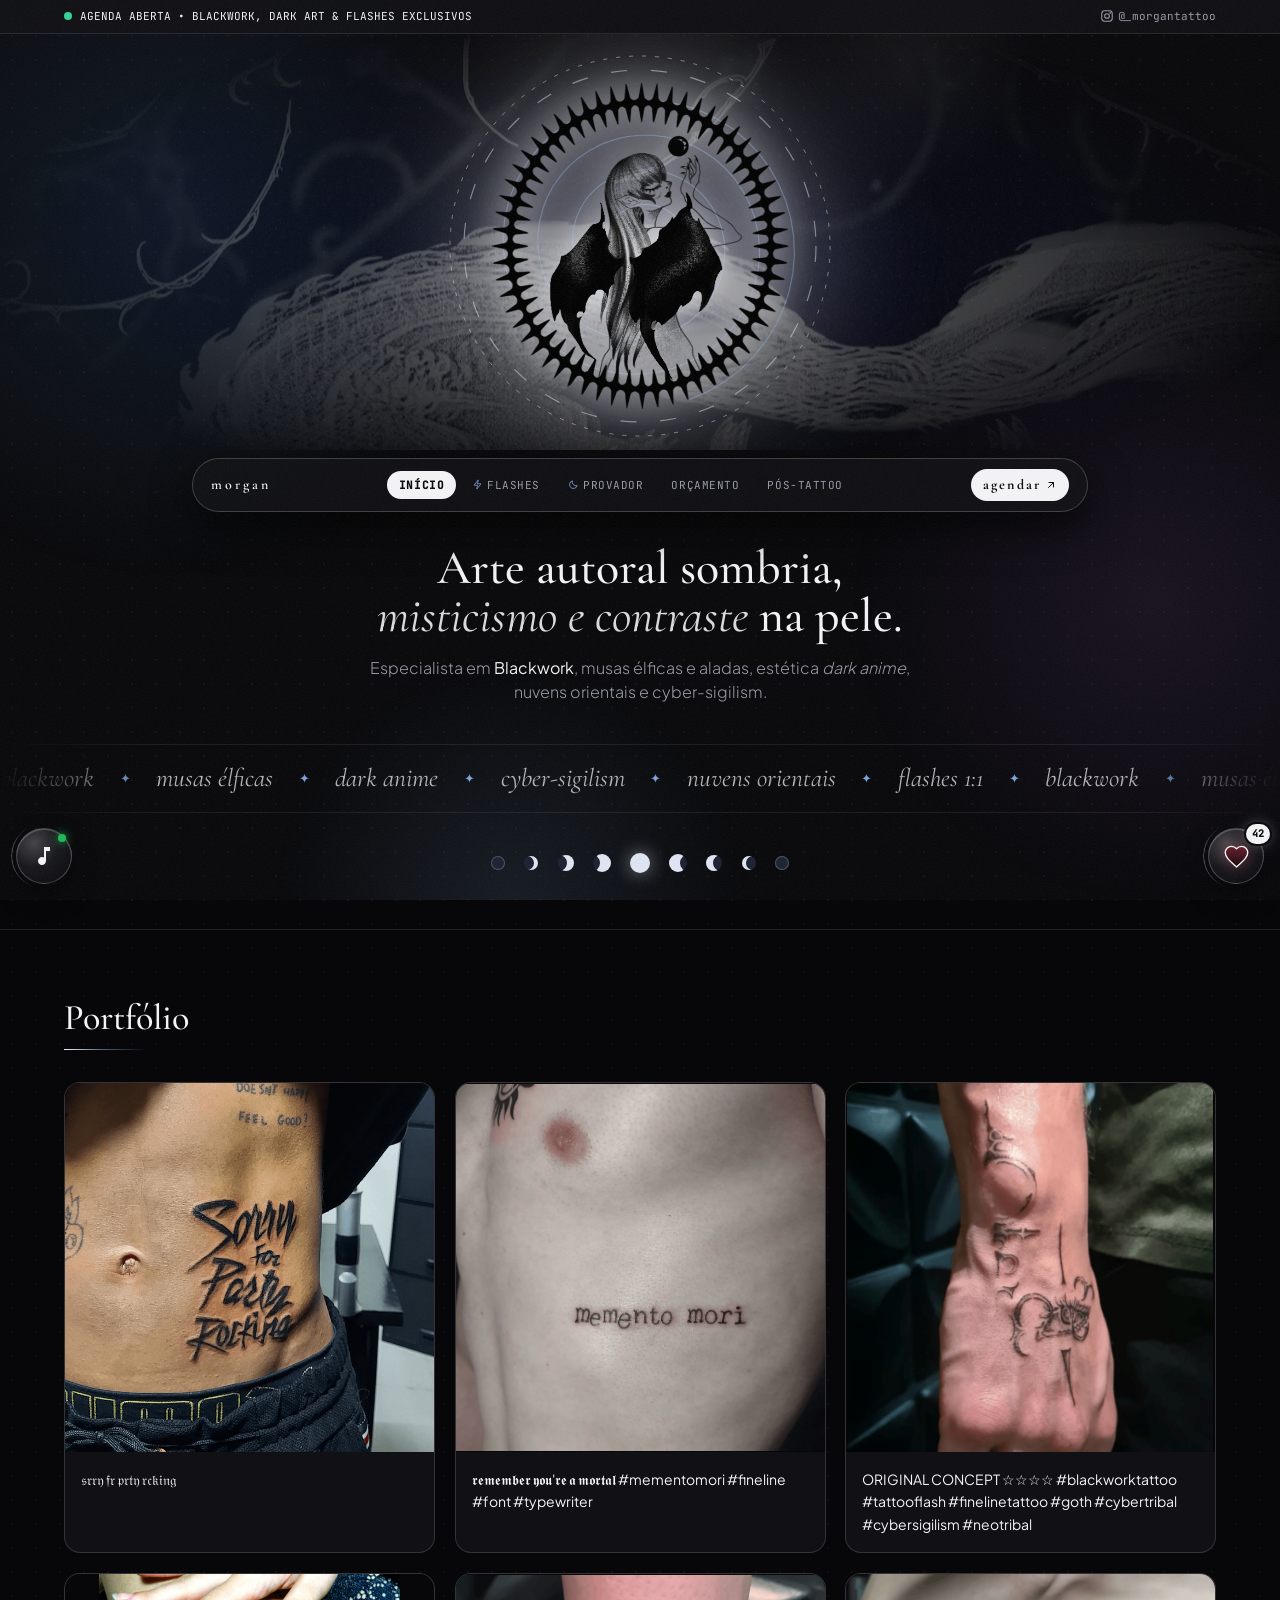
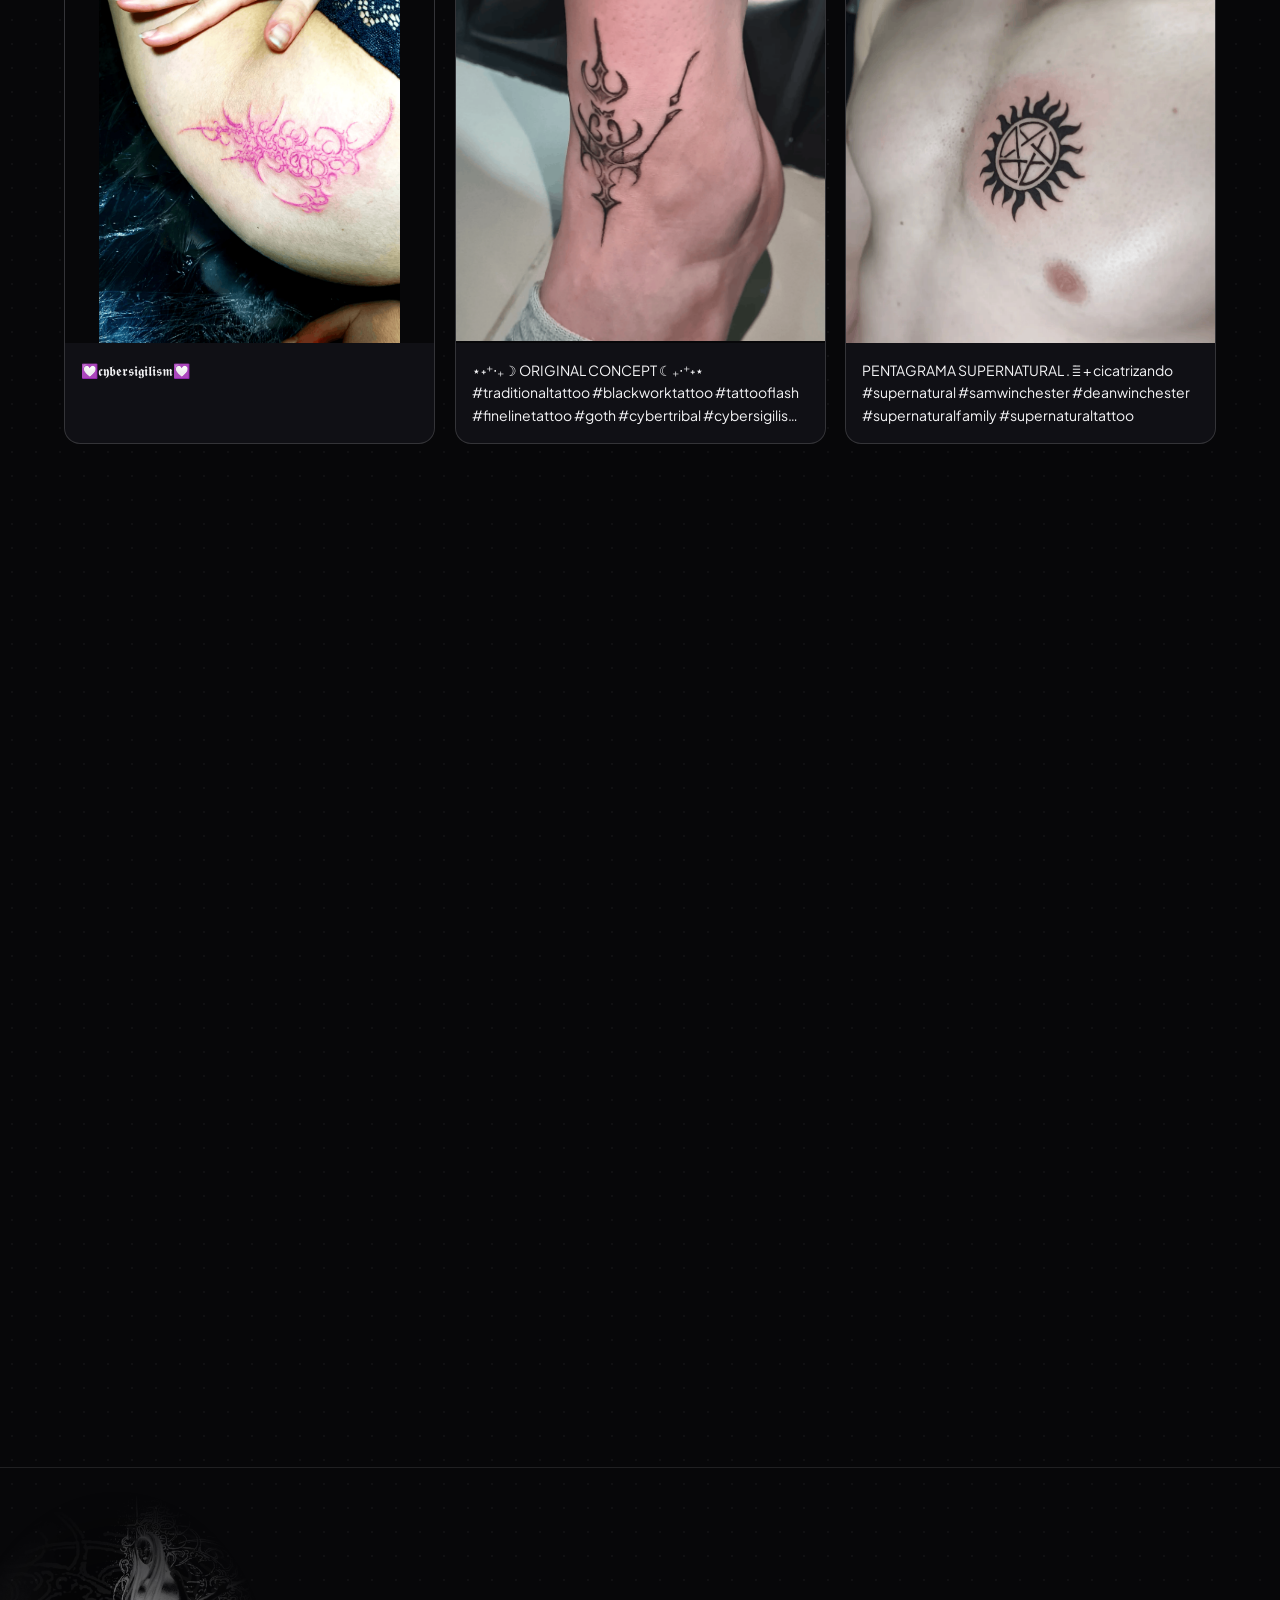
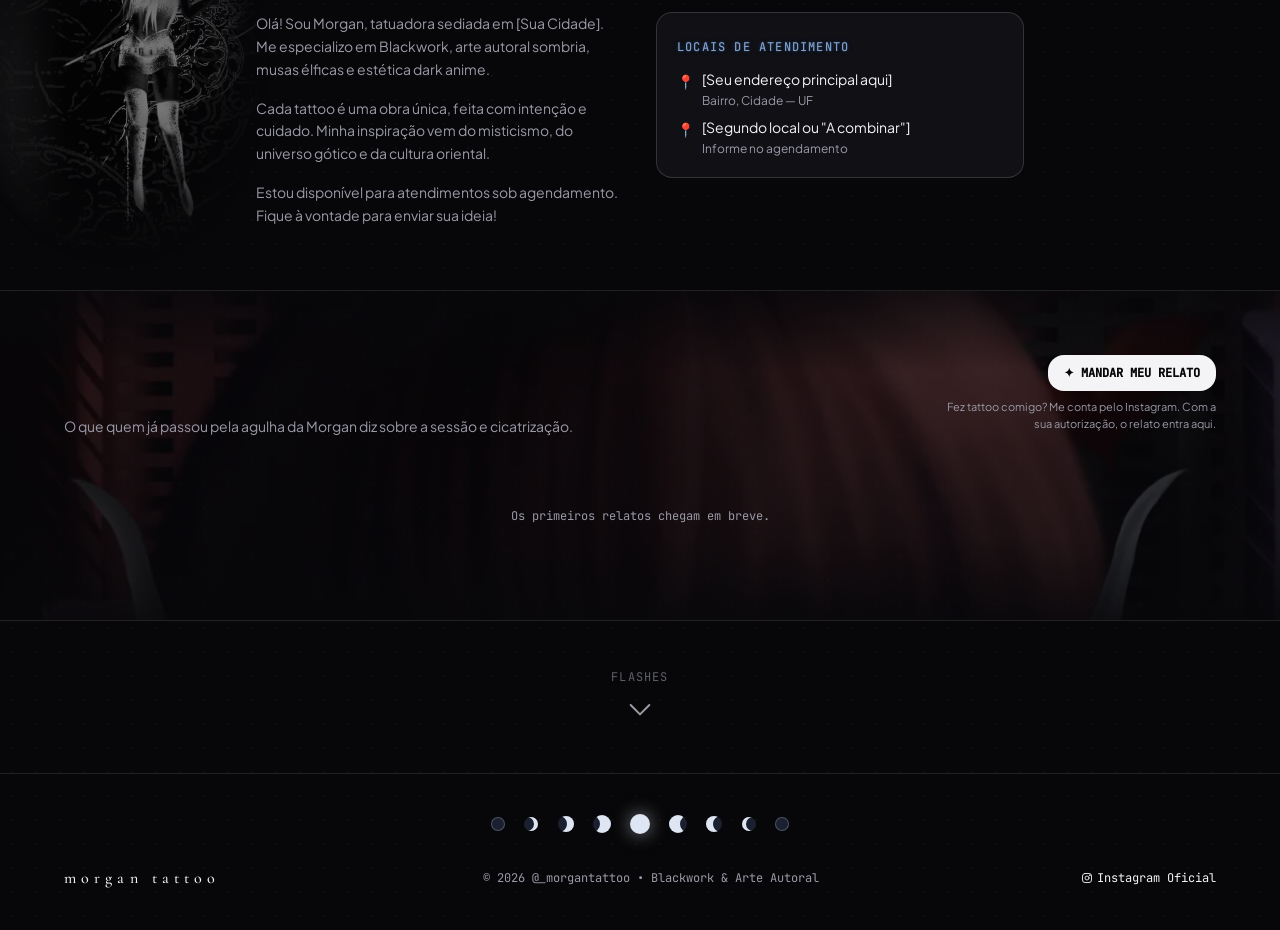
==== commit e177e75b: "Provador de tattoo, tema fluido, admin só local e depoimentos pelo painel - Provador: foto com cartã" ====
--- a/index.html
+++ b/index.html
@@ -6,18 +6,14 @@
   <title>Morgan Tattoo — Portfólio, Flashes &amp; Orçamento</title>
   <meta name="description" content="Morgan Tattoo: blackwork, arte autoral sombria, flashes exclusivos e orçamento online.">
   <meta name="theme-color" content="#070709">
+  <!-- Segurança: o GitHub Pages não deixa configurar cabeçalhos HTTP, então a política vai aqui.
+       Só carrega código e fontes do próprio site; de fora, apenas o player do Spotify.
+       ('unsafe-inline' continua porque os botões usam onclick no HTML; tudo que vem de dados é escapado.) -->
+  <meta http-equiv="Content-Security-Policy" content="default-src 'self'; script-src 'self' 'unsafe-inline'; style-src 'self' 'unsafe-inline'; img-src 'self' data: blob: https:; font-src 'self'; frame-src https://open.spotify.com; connect-src 'self' data: blob: https:; media-src 'none'; worker-src 'none'; object-src 'none'; base-uri 'self'; form-action 'self'; upgrade-insecure-requests">
+  <meta name="referrer" content="strict-origin-when-cross-origin">
   <script src="./assets/js/tailwind.js"></script>
   <script src="./data/items.js"></script>
-  <link rel="preconnect" href="https://fonts.googleapis.com/">
-  <link rel="preconnect" href="https://fonts.gstatic.com/" crossorigin="">
   <link href="./assets/css/fonts.css" rel="stylesheet">
-  <script src="./assets/js/phosphor-loader.js"></script>
-  <link rel="stylesheet" type="text/css" href="./assets/css/phosphor-regular.css">
-  <link rel="stylesheet" type="text/css" href="./assets/css/phosphor-thin.css">
-  <link rel="stylesheet" type="text/css" href="./assets/css/phosphor-light.css">
-  <link rel="stylesheet" type="text/css" href="./assets/css/phosphor-bold.css">
-  <link rel="stylesheet" type="text/css" href="./assets/css/phosphor-fill.css">
-  <link rel="stylesheet" type="text/css" href="./assets/css/phosphor-duotone.css">
 
   <script>
     tailwind.config = {
@@ -325,8 +321,276 @@
       .rv { opacity: 1; transform: none; }
     }
   </style>
+  <style id="premium">
+    /* ===== Visual premium: cantos suaves, luz, artes de fundo e movimento ===== */
+    :root { --ease: cubic-bezier(.16, 1, .3, 1); }
+    .ico { width: 1em; height: 1em; display: inline-block; flex-shrink: 0; vertical-align: -.125em; }
+
+    /* 1. Menos quadrado: cartões e campos com cantos suaves, menu e botões em pílula */
+    html body .rounded-sm { border-radius: 16px; }
+    html body .rounded { border-radius: 999px; }
+    html body header.sticky > div { border-radius: 999px; padding-inline: 1.1rem; }
+    html body .nav-pill,
+    html body header.sticky a.bg-alabaster,
+    html body button.bg-alabaster,
+    html body button.border { border-radius: 999px; }
+    html body button.mode-btn { border-radius: 16px; }
+    html body .zone-btn { border-radius: 999px; padding-inline: .9rem; }
+    @media (max-width: 639px) { html body header.sticky > div { border-radius: 26px; } }
+
+    /* Botões claros: um reflexo atravessa ao passar o mouse */
+    :is(a, button).bg-alabaster { position: relative; overflow: hidden; isolation: isolate; }
+    :is(a, button).bg-alabaster::after {
+      content: ""; position: absolute; inset: 0; z-index: -1; pointer-events: none;
+      background: linear-gradient(115deg, transparent 35%, rgba(123, 163, 216, .38) 50%, transparent 65%);
+      translate: -110% 0; transition: translate .9s var(--ease);
+    }
+    :is(a, button).bg-alabaster:hover::after { translate: 110% 0; }
+
+    /* Títulos das seções com um traço que se desfaz */
+    section h2.font-serif::after {
+      content: ""; display: block; width: 84px; height: 1px; margin-top: .7rem;
+      background: linear-gradient(90deg, #F4F4F6, rgba(123, 163, 216, .6) 45%, transparent);
+    }
+    .text-center > h2.font-serif::after { margin-inline: auto; }
+
+    /* 2. Cartões: luz que segue o mouse + leve inclinação (inclinação feita no script) */
+    :is(#portfolioGrid, #flashesGrid, #reviewsGrid) > *, .fx-card { position: relative; will-change: transform; }
+    :is(#portfolioGrid, #flashesGrid, #reviewsGrid) > *::before, .fx-card::before {
+      content: ""; position: absolute; inset: 0; z-index: 3; border-radius: inherit; pointer-events: none;
+      background: radial-gradient(380px circle at var(--mx, 50%) var(--my, 50%), rgba(255, 255, 255, .10), transparent 45%);
+      opacity: 0; transition: opacity .4s;
+    }
+    :is(#portfolioGrid, #flashesGrid, #reviewsGrid) > *:hover::before, .fx-card:hover::before { opacity: 1; }
+    :is(#portfolioGrid, #flashesGrid, #reviewsGrid) > *:hover, .fx-card:hover {
+      border-color: rgba(255, 255, 255, .35);
+      box-shadow: 0 28px 60px -22px rgba(0, 0, 0, .95), 0 0 46px -14px rgba(123, 163, 216, .35);
+    }
+
+    /* 3. Artes da Morgan como fundo das seções */
+    .has-art { position: relative; isolation: isolate; overflow: hidden; }
+    .art-bg { position: absolute; inset: 0; z-index: -1; pointer-events: none; background-repeat: no-repeat; }
+    .art-hero {
+      background-image: url(./assets/img/fundos/ornamentos-azuis.webp);
+      background-size: cover; background-position: center;
+      opacity: .42; filter: saturate(.85);
+      -webkit-mask-image: radial-gradient(ellipse 62% 70% at 50% 48%, #000 15%, transparent 78%);
+              mask-image: radial-gradient(ellipse 62% 70% at 50% 48%, #000 15%, transparent 78%);
+      transform: translate3d(var(--hx, 0px), calc(var(--par, 0px) + var(--hy, 0px)), 0) scale(1.1);
+    }
+    .art-lanca {
+      /* ocupa só a margem à esquerda da coluna de texto (48rem), para não atrapalhar a leitura */
+      right: auto; width: max(24%, calc((100% - 48rem) / 2 + 40px));
+      background-image: url(./assets/img/fundos/musa-lanca.webp);
+      background-size: cover; background-position: center 30%; opacity: .45;
+      -webkit-mask-image: radial-gradient(ellipse 70% 62% at 38% 50%, #000 30%, transparent 72%);
+              mask-image: radial-gradient(ellipse 70% 62% at 38% 50%, #000 30%, transparent 72%);
+    }
+    .art-vermelha {
+      background-image: linear-gradient(180deg, #070709 0%, rgba(7, 7, 9, .35) 28%, rgba(7, 7, 9, .55) 72%, #070709 100%), url(./assets/img/fundos/musa-vermelha.webp);
+      background-size: cover, cover; background-position: center, center 30%; opacity: .5;
+      transform: translate3d(0, var(--par, 0px), 0) scale(1.15);
+    }
+    .art-rosa {
+      left: auto; width: min(46vw, 560px);
+      background-image: url(./assets/img/fundos/musa-rosa.webp);
+      background-size: contain; background-position: right top 30px; opacity: .3;
+      -webkit-mask-image: linear-gradient(270deg, #000 30%, transparent);
+              mask-image: linear-gradient(270deg, #000 30%, transparent);
+      animation: artFloat 9s ease-in-out infinite;
+    }
+    .art-filigrana::before, .art-filigrana::after {
+      content: ""; position: absolute; width: 560px; aspect-ratio: 1;
+      background: url(./assets/img/fundos/filigrana.webp) no-repeat center / contain; opacity: .14;
+      animation: artBreathe 7s ease-in-out infinite;
+    }
+    .art-filigrana::before { top: -90px; left: -110px; }
+    .art-filigrana::after { bottom: -90px; right: -110px; rotate: 180deg; animation-delay: -3.5s; }
+    .art-ornamento-baixo {
+      background-image: url(./assets/img/fundos/ornamentos-azuis.webp);
+      background-size: cover; background-position: center bottom; opacity: .16;
+      -webkit-mask-image: linear-gradient(0deg, #000, transparent 70%);
+              mask-image: linear-gradient(0deg, #000, transparent 70%);
+    }
+    @keyframes artFloat { 0%, 100% { translate: 0 0; } 50% { translate: 0 -14px; } }
+    @keyframes artBreathe { 0%, 100% { opacity: .1; } 50% { opacity: .2; } }
+    @media (max-width: 767px) {
+      .art-lanca { opacity: .18; background-size: auto 90%; }
+      .art-rosa { width: 70vw; opacity: .18; }
+      .art-filigrana::before, .art-filigrana::after { width: 340px; }
+    }
+
+    /* 4. Faixa de estilos deslizando */
+    .marquee {
+      margin-inline: -1rem; overflow: hidden; padding-block: .9rem;
+      border-block: 1px solid rgba(255, 255, 255, .08);
+      -webkit-mask-image: linear-gradient(90deg, transparent, #000 12%, #000 88%, transparent);
+              mask-image: linear-gradient(90deg, transparent, #000 12%, #000 88%, transparent);
+    }
+    .marquee-track { display: flex; width: max-content; align-items: center; gap: 1.6rem; animation: marquee 38s linear infinite; }
+    .marquee:hover .marquee-track { animation-play-state: paused; }
+    .marquee span { font-family: 'Cormorant Garamond', Georgia, serif; font-style: italic; font-size: clamp(1.1rem, 2.4vw, 1.6rem); color: rgba(244, 244, 246, .72); white-space: nowrap; }
+    .marquee b { color: #7BA3D8; font-weight: 400; font-size: .8rem; }
+    @keyframes marquee { to { transform: translateX(calc(-50% - .8rem)); } }
+
+    /* 5. Coração e música: botões redondos com halo, sem caixa */
+    .orb {
+      position: relative; width: 56px; height: 56px; border-radius: 50%;
+      display: grid; place-items: center; color: #F4F4F6; cursor: pointer;
+      background: radial-gradient(circle at 32% 26%, rgba(255, 255, 255, .22), rgba(255, 255, 255, .04) 46%, rgba(0, 0, 0, .4)), rgba(16, 16, 21, .72);
+      border: 1px solid rgba(255, 255, 255, .22);
+      box-shadow: 0 12px 30px -8px rgba(0, 0, 0, .95), inset 0 1px 0 rgba(255, 255, 255, .2);
+      -webkit-backdrop-filter: blur(12px); backdrop-filter: blur(12px);
+      transition: transform .4s var(--ease), box-shadow .4s var(--ease), border-color .3s;
+    }
+    .orb::before {
+      content: ""; position: absolute; inset: -6px; border-radius: 50%; pointer-events: none;
+      background: conic-gradient(from 0deg, transparent 0 55%, rgba(244, 244, 246, .6) 75%, transparent 92%);
+      -webkit-mask: radial-gradient(farthest-side, transparent calc(100% - 1.5px), #000 calc(100% - 1px));
+              mask: radial-gradient(farthest-side, transparent calc(100% - 1.5px), #000 calc(100% - 1px));
+      animation: spinRing 6s linear infinite; opacity: .55;
+    }
+    .orb:hover { transform: translateY(-3px) scale(1.06); border-color: rgba(255, 255, 255, .45); box-shadow: 0 18px 40px -10px rgba(0, 0, 0, .95), inset 0 1px 0 rgba(255, 255, 255, .26), 0 0 30px -4px rgba(123, 163, 216, .5); }
+    .orb:active { transform: scale(.92); }
+    .orb-ico { width: 24px; height: 24px; transition: transform .2s var(--ease); }
+    .orb-heart .orb-ico { width: 27px; height: 27px; filter: drop-shadow(0 0 7px rgba(255, 90, 120, .35)); animation: heartbeat 2.8s ease-in-out infinite; }
+    @keyframes heartbeat { 0%, 36%, 100% { scale: 1; } 8% { scale: 1.13; } 16% { scale: 1; } 24% { scale: 1.08; } }
+    .orb-count {
+      position: absolute; top: -5px; right: -7px; min-width: 22px; height: 20px; padding: 0 6px; border-radius: 999px;
+      background: #F4F4F6; color: #070709; font: 700 10px/20px 'JetBrains Mono', monospace; text-align: center;
+      box-shadow: 0 0 0 2px #070709, 0 0 14px rgba(244, 244, 246, .35);
+    }
+    .orb-label {
+      position: absolute; top: 50%; white-space: nowrap; padding: 6px 12px; border-radius: 999px;
+      background: rgba(16, 16, 21, .94); border: 1px solid rgba(255, 255, 255, .15);
+      font: 600 10px 'JetBrains Mono', monospace; letter-spacing: .14em; text-transform: uppercase; color: #F4F4F6;
+      opacity: 0; pointer-events: none; transition: opacity .25s, translate .4s var(--ease);
+    }
+    .orb-music .orb-label { left: calc(100% + 12px); translate: -6px -50%; }
+    .orb-heart .orb-label { right: calc(100% + 12px); translate: 6px -50%; }
+    .orb:hover .orb-label, .orb:focus-visible .orb-label { opacity: 1; translate: 0 -50%; }
+    .orb-music::after { content: ""; position: absolute; top: 5px; right: 5px; width: 8px; height: 8px; border-radius: 50%; background: #1DB954; box-shadow: 0 0 8px #1DB954; animation: pulse 2s cubic-bezier(.4, 0, .6, 1) infinite; }
+    .orb-eq { display: none; gap: 3px; align-items: flex-end; height: 20px; }
+    .orb-eq i { width: 3px; height: 6px; border-radius: 2px; background: #1DB954; animation: eq .9s ease-in-out infinite; }
+    .orb-eq i:nth-child(2) { animation-delay: -.3s; } .orb-eq i:nth-child(3) { animation-delay: -.6s; } .orb-eq i:nth-child(4) { animation-delay: -.15s; }
+    @keyframes eq { 0%, 100% { height: 5px; } 50% { height: 20px; } }
+    .orb-music.is-on { border-color: rgba(29, 185, 84, .6); box-shadow: 0 12px 30px -8px rgba(0, 0, 0, .95), 0 0 26px -4px rgba(29, 185, 84, .55); }
+    .orb-music.is-on .orb-note { display: none; }
+    .orb-music.is-on .orb-eq { display: flex; }
+    @media (max-width: 639px) { .orb { width: 50px; height: 50px; } }
+
+    /* 6. Textura de filme, luz que segue o cursor, barra de progresso da rolagem e troca de página */
+    body::after {
+      content: ""; position: fixed; inset: 0; z-index: 200; pointer-events: none; opacity: .06;
+      background-image: url("data:image/svg+xml,%3Csvg xmlns='http://www.w3.org/2000/svg' width='160' height='160'%3E%3Cfilter id='n'%3E%3CfeTurbulence type='fractalNoise' baseFrequency='.85' numOctaves='3' stitchTiles='stitch'/%3E%3C/filter%3E%3Crect width='100%25' height='100%25' filter='url(%23n)'/%3E%3C/svg%3E");
+    }
+    #cursorAura {
+      position: fixed; left: 0; top: 0; width: 560px; height: 560px; border-radius: 50%; z-index: 1; pointer-events: none;
+      background: radial-gradient(circle, rgba(123, 163, 216, .10), transparent 62%);
+      translate: calc(var(--cx, -999px) - 50%) calc(var(--cy, -999px) - 50%); mix-blend-mode: screen; transition: opacity .6s;
+    }
+    @media (hover: none), (pointer: coarse) { #cursorAura { display: none; } }
+    #scrollProgress {
+      position: fixed; top: 0; left: 0; z-index: 160; width: 100%; height: 2px; pointer-events: none;
+      transform-origin: 0 50%; transform: scaleX(var(--p, 0));
+      background: linear-gradient(90deg, rgba(123, 163, 216, 0), #7BA3D8 40%, #F4F4F6);
+    }
+    .page-section:not(.hidden) { animation: pageIn .8s var(--ease) both; }
+    @keyframes pageIn { from { opacity: 0; } to { opacity: 1; } }
+
+    @media (prefers-reduced-motion: reduce) {
+      .art-rosa, .art-filigrana::before, .art-filigrana::after, .marquee-track, .orb::before, .orb-heart .orb-ico, .orb-eq i, .orb-music::after, .page-section:not(.hidden) { animation: none; }
+      .art-hero, .art-vermelha { transform: none; }
+      :is(a, button).bg-alabaster::after { display: none; }
+    }
+  </style>
+  <style id="fluido">
+    /* ===== Tema fluido: orbes, espirais e luas ===== */
+
+    /* Orbes de luz que flutuam devagar atrás de todo o conteúdo */
+    .fluid-orbs { position: fixed; inset: 0; z-index: -1; pointer-events: none; overflow: hidden; }
+    .fluid-orbs i { position: absolute; border-radius: 50%; will-change: transform; }
+    .fluid-orbs i:nth-child(1) { width: 62vmax; height: 62vmax; left: -18vmax; top: -14vmax; background: radial-gradient(circle, rgba(49, 88, 135, .22), transparent 64%); animation: drift1 34s ease-in-out infinite alternate; }
+    .fluid-orbs i:nth-child(2) { width: 52vmax; height: 52vmax; right: -16vmax; top: 30vh; background: radial-gradient(circle, rgba(118, 78, 168, .14), transparent 64%); animation: drift2 41s ease-in-out infinite alternate; }
+    .fluid-orbs i:nth-child(3) { width: 40vmax; height: 40vmax; left: 20vw; bottom: -20vmax; background: radial-gradient(circle, rgba(123, 163, 216, .12), transparent 66%); animation: drift3 29s ease-in-out infinite alternate; }
+    .fluid-orbs i:nth-child(4) { width: 22vmax; height: 22vmax; right: 18vw; top: -6vmax; background: radial-gradient(circle, rgba(244, 244, 246, .06), transparent 66%); animation: drift2 23s ease-in-out infinite alternate-reverse; }
+    @keyframes drift1 { to { transform: translate(14vw, 18vh) scale(1.12); } }
+    @keyframes drift2 { to { transform: translate(-16vw, -12vh) scale(.9); } }
+    @keyframes drift3 { to { transform: translate(-10vw, -22vh) scale(1.18); } }
+
+    /* Espiral atrás da logo: se desenha ao abrir e depois gira no sentido contrário ao anel */
+    .hero-spiral { color: #7BA3D8; opacity: .42; stroke-width: 1.1; stroke-dasharray: 1000; stroke-dashoffset: 1000;
+      animation: spiralDraw 3.2s var(--ease) .3s forwards, spinRing 120s linear infinite reverse; }
+    @keyframes spiralDraw { to { stroke-dashoffset: 0; } }
+    .art-spiral-bg { position: absolute; z-index: -1; width: 760px; height: 760px; right: -220px; top: -160px; color: #7BA3D8; opacity: .12; stroke-width: .8; pointer-events: none; animation: spinRing 160s linear infinite; }
+
+    /* Fases da lua (nova → cheia → nova): a parte clara é uma sombra interna deslocada */
+    .moon-phases { display: flex; justify-content: center; align-items: center; gap: clamp(.55rem, 2.2vw, 1.2rem); }
+    .moon { --lit: #dfe6f3; width: 14px; height: 14px; border-radius: 50%; background: #1b2030; box-shadow: inset 0 0 0 1px rgba(223, 230, 243, .25); animation: moonGlow 6s ease-in-out infinite; }
+    .moon.m4 { width: 20px; height: 20px; background: var(--lit); box-shadow: 0 0 18px rgba(223, 230, 243, .55); }
+    .moon.m1 { box-shadow: inset -4px 0 0 0 var(--lit); } .moon.m7 { box-shadow: inset 4px 0 0 0 var(--lit); }
+    .moon.m2 { box-shadow: inset -7px 0 0 0 var(--lit); } .moon.m6 { box-shadow: inset 7px 0 0 0 var(--lit); }
+    .moon.m3 { box-shadow: inset -11px 0 0 0 var(--lit); } .moon.m5 { box-shadow: inset 11px 0 0 0 var(--lit); }
+    .moon.m2, .moon.m6 { width: 16px; height: 16px; } .moon.m3, .moon.m5 { width: 18px; height: 18px; }
+    .moon-phases .moon:nth-child(n) { animation-delay: calc(var(--d, 0) * 1s); }
+    .moon.m1 { --d: .3; } .moon.m2 { --d: .6; } .moon.m3 { --d: .9; } .moon.m4 { --d: 1.2; } .moon.m5 { --d: 1.5; } .moon.m6 { --d: 1.8; } .moon.m7 { --d: 2.1; } .moon.m8 { --d: 2.4; }
+    @keyframes moonGlow { 0%, 100% { filter: none; transform: none; } 12% { filter: drop-shadow(0 0 8px rgba(123, 163, 216, .9)); transform: translateY(-3px); } 24% { filter: none; transform: none; } }
+
+    /* ===== Provador ===== */
+    .try-stage {
+      position: relative; height: min(72vh, 640px); min-height: 340px; overflow: hidden; border-radius: 24px;
+      background: radial-gradient(circle at 50% 40%, rgba(49, 88, 135, .18), transparent 60%), #0b0b10;
+      border: 1px solid rgba(255, 255, 255, .14); box-shadow: 0 30px 80px -30px rgba(0, 0, 0, .95), inset 0 1px 0 rgba(255, 255, 255, .06);
+    }
+    #tryCanvas { position: absolute; inset: 0; width: 100%; height: 100%; touch-action: none; cursor: grab; outline-offset: -3px; }
+    #tryCanvas:active { cursor: grabbing; }
+    .try-empty { position: absolute; inset: 0; display: flex; flex-direction: column; align-items: center; justify-content: center; gap: .8rem; text-align: center; padding: 1.5rem; cursor: pointer; transition: background .3s; }
+    .try-empty:hover { background: rgba(255, 255, 255, .02); }
+    .try-stage.has-photo .try-empty { display: none; }
+    .try-moon { width: 92px; height: 92px; border-radius: 50%; margin-bottom: .4rem; background: radial-gradient(circle at 36% 32%, #f4f4f6, #a9b6cf 38%, #3a4560 70%, #151a26); box-shadow: 0 0 60px rgba(123, 163, 216, .45), inset -14px -10px 24px rgba(0, 0, 0, .55); animation: artFloat 6s ease-in-out infinite; }
+    .try-hint { min-height: 1.4em; margin-top: .7rem; font: 500 12px 'JetBrains Mono', monospace; color: #7BA3D8; text-align: center; }
+    .try-privacy { display: flex; gap: .6rem; align-items: flex-start; padding: .9rem 1rem; background: rgba(123, 163, 216, .07); border: 1px solid rgba(123, 163, 216, .28); font-size: 12px; line-height: 1.5; color: #c9d2e3; }
+    .try-step { position: relative; padding: 1rem 1rem 1rem 3.1rem; border-radius: 20px; background: rgba(16, 16, 21, .82); border: 1px solid rgba(255, 255, 255, .12); transition: opacity .4s, border-color .4s; }
+    .try-step h3 { font-family: 'Cormorant Garamond', Georgia, serif; font-size: 1.3rem; color: #F4F4F6; margin-bottom: .35rem; }
+    .try-step::before { content: attr(data-n); position: absolute; left: .9rem; top: 1rem; width: 1.6rem; height: 1.6rem; border-radius: 50%; display: grid; place-items: center; font: 700 11px 'JetBrains Mono', monospace; color: #070709; background: radial-gradient(circle at 35% 30%, #fff, #b9c4da); box-shadow: 0 0 14px rgba(123, 163, 216, .5); }
+    /* passos ainda não alcançados ficam apagados; o passo atual ganha borda azul */
+    #tryPanel[data-step="0"] .try-step:is([data-n="2"], [data-n="3"]),
+    #tryPanel[data-step="1"] .try-step[data-n="3"] { opacity: .38; pointer-events: none; }
+    #tryPanel[data-step="0"] .try-step[data-n="1"], #tryPanel[data-step="1"] .try-step[data-n="2"], #tryPanel[data-step="2"] .try-step[data-n="3"] { border-color: rgba(123, 163, 216, .55); }
+    .try-btn { display: inline-flex; align-items: center; justify-content: center; padding: .6rem 1.1rem; border-radius: 999px; background: #F4F4F6; color: #070709; font: 700 11px 'JetBrains Mono', monospace; letter-spacing: .08em; text-transform: uppercase; cursor: pointer; transition: transform .3s var(--ease), box-shadow .3s; }
+    .try-btn:hover { transform: translateY(-1px); box-shadow: 0 0 24px -4px rgba(123, 163, 216, .6); }
+    .try-btn:disabled { opacity: .4; cursor: not-allowed; transform: none; box-shadow: none; }
+    .try-btn-ghost { background: transparent; color: #F4F4F6; border: 1px solid rgba(255, 255, 255, .25); }
+    .try-range { display: grid; grid-template-columns: 4.2rem 1fr 3.4rem; align-items: center; gap: .5rem; margin-top: .6rem; font: 500 11px 'JetBrains Mono', monospace; color: #9A9AA8; text-transform: uppercase; }
+    .try-range input { accent-color: #F4F4F6; width: 100%; }
+    .try-range output { text-align: right; color: #F4F4F6; }
+
+    @media (max-width: 639px) {
+      /* menu com 5 páginas: sem os ícones, mais justo, e quebra linha se a tela for ainda menor */
+      html body header.sticky nav.no-scrollbar { flex-wrap: wrap; justify-content: center; row-gap: .3rem; }
+      html body header.sticky nav.no-scrollbar .ico { display: none; }
+      html body header.sticky nav.no-scrollbar a { padding-inline: .3rem; letter-spacing: .01em; font-size: 10px; }
+      .art-spiral-bg { width: 480px; height: 480px; right: -200px; }
+      .try-stage { height: 62vh; border-radius: 18px; }
+    }
+    @media (prefers-reduced-motion: reduce) {
+      .fluid-orbs i, .moon, .art-spiral-bg, .try-moon { animation: none; }
+      .hero-spiral { animation: none; stroke-dashoffset: 0; }
+    }
+  </style>
 </head>
 <body class="antialiased selection:bg-alabaster selection:text-obsidian">
+  <!-- Ícones desenhados no próprio site (antes vinham de um CDN externo) -->
+  <svg width="0" height="0" style="position:absolute" aria-hidden="true">
+    <symbol id="i-insta" viewBox="0 0 24 24" fill="none" stroke="currentColor" stroke-width="1.8" stroke-linecap="round" stroke-linejoin="round"><rect x="3" y="3" width="18" height="18" rx="5"/><circle cx="12" cy="12" r="4"/><circle cx="17.5" cy="6.5" r=".6" fill="currentColor"/></symbol>
+    <symbol id="i-bolt" viewBox="0 0 24 24" fill="none" stroke="currentColor" stroke-width="1.8" stroke-linejoin="round"><path d="M13.5 2 4.5 13.5H12L10.5 22l9-11.5H12z"/></symbol>
+    <symbol id="i-moon" viewBox="0 0 24 24" fill="none" stroke="currentColor" stroke-width="1.8" stroke-linejoin="round"><path d="M20 14.5A8.5 8.5 0 0 1 9.5 4a8.5 8.5 0 1 0 10.5 10.5z"/></symbol>
+    <symbol id="i-spiral" viewBox="0 0 400 400"><path d="M214.0 200.0 L214.5 201.7 L214.8 203.6 L214.8 205.6 L214.6 207.6 L214.1 209.6 L213.3 211.7 L212.2 213.6 L210.9 215.5 L209.2 217.3 L207.3 218.8 L205.2 220.1 L202.8 221.2 L200.3 222.0 L197.5 222.5 L194.7 222.7 L191.8 222.5 L188.9 221.9 L186.1 220.9 L183.3 219.6 L180.6 217.8 L178.1 215.7 L175.8 213.3 L173.8 210.5 L172.2 207.5 L170.8 204.2 L169.9 200.7 L169.5 197.0 L169.4 193.3 L169.9 189.4 L170.8 185.6 L172.2 181.9 L174.1 178.3 L176.5 174.9 L179.3 171.8 L182.5 169.0 L186.1 166.5 L190.0 164.5 L194.2 163.0 L198.7 161.9 L203.3 161.4 L208.0 161.5 L212.8 162.1 L217.5 163.4 L222.1 165.2 L226.5 167.6 L230.6 170.6 L234.4 174.1 L237.8 178.1 L240.7 182.5 L243.1 187.3 L244.9 192.5 L246.1 197.9 L246.6 203.5 L246.5 209.1 L245.7 214.8 L244.1 220.4 L241.9 225.9 L239.0 231.1 L235.4 236.0 L231.2 240.5 L226.4 244.4 L221.2 247.8 L215.5 250.6 L209.4 252.7 L203.1 254.1 L196.6 254.7 L189.9 254.5 L183.3 253.5 L176.8 251.7 L170.4 249.0 L164.4 245.6 L158.7 241.5 L153.6 236.6 L149.0 231.1 L145.1 225.1 L141.9 218.5 L139.5 211.5 L137.9 204.3 L137.2 196.8 L137.5 189.2 L138.6 181.6 L140.7 174.1 L143.7 166.9 L147.6 160.0 L152.3 153.6 L157.8 147.8 L164.0 142.6 L170.9 138.1 L178.3 134.5 L186.2 131.8 L194.4 130.0 L202.8 129.2 L211.4 129.4 L219.9 130.7 L228.3 133.0 L236.4 136.3 L244.2 140.7 L251.4 145.9 L257.9 152.1 L263.8 159.0 L268.8 166.7 L272.9 174.9 L275.9 183.7 L278.0 192.9 L278.9 202.3 L278.7 211.8 L277.3 221.3 L274.7 230.6 L271.1 239.6 L266.3 248.2 L260.5 256.2 L253.8 263.5 L246.1 270.0 L237.7 275.6 L228.6 280.1 L218.9 283.6 L208.9 285.9 L198.5 286.9 L188.0 286.7 L177.6 285.3 L167.3 282.6 L157.4 278.6 L147.9 273.4 L139.1 267.1 L131.0 259.8 L123.9 251.4 L117.7 242.2 L112.7 232.3 L108.8 221.8 L106.3 210.8 L105.0 199.5 L105.2 188.0 L106.7 176.6 L109.6 165.4 L113.8 154.5 L119.4 144.2 L126.2 134.5 L134.1 125.7 L143.1 117.8 L153.1 111.1 L163.8 105.5 L175.3 101.3 L187.2 98.4 L199.4 97.0 L211.8 97.0 L224.2 98.6 L236.4 101.6 L248.2 106.1 L259.4 112.1 L269.9 119.3 L279.5 127.9 L288.1 137.5 L295.4 148.2 L301.5 159.8 L306.2 172.1 L309.4 184.9 L311.0 198.1 L311.1 211.5 L309.5 224.8 L306.3 237.9 L301.6 250.7 L295.3 262.8 L287.6 274.2 L278.5 284.6 L268.2 293.8 L256.8 301.9 L244.4 308.5 L231.3 313.6 L217.5 317.2 L203.4 319.0 L189.1 319.2 L174.8 317.6 L160.7 314.4 L147.0 309.4 L133.9 302.8 L121.7 294.6 L110.5 285.0 L100.5 274.0 L91.8 261.9 L84.6 248.8 L79.0 234.8 L75.1 220.1 L73.0 205.1 L72.7 189.8 L74.2 174.5 L77.6 159.4 L82.7 144.8 L89.7 130.9 L98.2 117.8 L108.4 105.7 L119.9 95.0 L132.8 85.6 L146.7 77.8 L161.5 71.7 L177.1 67.4 L193.1 65.0 L209.3 64.5 L225.6 66.0 L241.6 69.4 L257.2 74.8 L272.1 82.0 L286.1 91.0 L298.9 101.6 L310.5 113.8 L320.5 127.3 L328.9 142.0 L335.5 157.7 L340.2 174.1 L342.9 191.0 L343.6 208.2 L342.2 225.4 L338.7 242.5 L333.2 259.0 L325.7 274.8 L316.3 289.7 L305.2 303.4 L292.5 315.7 L278.3 326.5 L262.8 335.5 L246.4 342.7" fill="none" stroke="currentColor" stroke-linecap="round" pathLength="1000"/></symbol>
+    <symbol id="i-arrow" viewBox="0 0 24 24" fill="none" stroke="currentColor" stroke-width="2" stroke-linecap="round" stroke-linejoin="round"><path d="M7 17 17 7M8 7h9v9"/></symbol>
+  </svg>
+  <div id="scrollProgress" aria-hidden="true"></div>
+  <div id="cursorAura" aria-hidden="true"></div>
+  <div class="fluid-orbs" aria-hidden="true"><i></i><i></i><i></i><i></i></div>
 
   <!-- Modal Lightbox para expandir imagens (Flashes e Portfólio com Zoom & Pan) -->
   <div id="imageLightboxModal" class="fixed inset-0 z-[90] bg-black/95 backdrop-blur-md p-3 sm:p-6 flex items-center justify-center hidden" onclick="closeLightbox(event)">
@@ -504,10 +768,30 @@
           <div class="flex items-center justify-between mb-3">
             <div>
               <h3 class="font-serif text-xl text-alabaster">Depoimentos / Avaliações</h3>
-              <p class="text-[11px] text-mist mt-0.5">Gerencie ou remova comentários e avaliações de clientes.</p>
+              <p class="text-[11px] text-mist mt-0.5">Só entra no site o que você cadastra aqui e salva com "Salvar no site".</p>
             </div>
             <span id="adminReviewsCount" class="text-xs font-mono navy-glow-text">0 reviews</span>
           </div>
+          <form id="adminReviewForm" onsubmit="saveReviewFromAdmin(event)" class="bg-charcoal border border-white/15 p-4 space-y-3 mb-3">
+            <h4 class="font-serif text-lg text-alabaster">Adicionar depoimento</h4>
+            <p class="text-[11px] text-mist">Cole o relato que a pessoa te mandou. Use o nome do jeito que ela autorizou (pode ser só o primeiro nome ou o @).</p>
+            <div class="grid grid-cols-1 sm:grid-cols-2 gap-3">
+              <div><label for="adminRevAuthor" class="block text-[11px] font-mono uppercase text-mist mb-1">Nome ou @ *</label>
+                <input id="adminRevAuthor" required maxlength="50" class="w-full bg-obsidian border border-white/15 p-2.5 text-sm text-white" placeholder="Ex: Ana / @ana.ink"></div>
+              <div><label for="adminRevTattoo" class="block text-[11px] font-mono uppercase text-mist mb-1">Tattoo</label>
+                <input id="adminRevTattoo" maxlength="70" class="w-full bg-obsidian border border-white/15 p-2.5 text-sm text-white" placeholder="Ex: Flash lua no antebraço"></div>
+              <div><label for="adminRevRating" class="block text-[11px] font-mono uppercase text-mist mb-1">Nota</label>
+                <select id="adminRevRating" class="w-full bg-obsidian border border-white/15 p-2.5 text-sm text-white">
+                  <option value="5">★★★★★</option><option value="4">★★★★☆</option><option value="3">★★★☆☆</option><option value="2">★★☆☆☆</option><option value="1">★☆☆☆☆</option>
+                </select></div>
+              <div><label for="adminRevDate" class="block text-[11px] font-mono uppercase text-mist mb-1">Quando</label>
+                <input id="adminRevDate" maxlength="30" class="w-full bg-obsidian border border-white/15 p-2.5 text-sm text-white" placeholder="Ex: Novembro 2026 (vazio = mês atual)"></div>
+            </div>
+            <div><label for="adminRevComment" class="block text-[11px] font-mono uppercase text-mist mb-1">Relato *</label>
+              <textarea id="adminRevComment" required rows="3" maxlength="600" class="w-full bg-obsidian border border-white/15 p-2.5 text-sm text-white"></textarea></div>
+            <label class="flex items-start gap-2 text-xs text-mist"><input id="adminRevConsent" type="checkbox" required class="mt-0.5 accent-alabaster"> A pessoa autorizou publicar este relato no site, com esse nome.</label>
+            <button type="submit" class="bg-alabaster text-obsidian px-4 py-2.5 text-xs font-mono font-semibold hover:bg-white">ADICIONAR DEPOIMENTO</button>
+          </form>
           <div id="adminReviewsList" class="space-y-2 max-h-60 overflow-y-auto">
             <!-- Gerado via JavaScript -->
           </div>
@@ -549,14 +833,11 @@
       <p class="text-[10px] font-mono text-mist mt-1.5 text-center">Clique no play do Spotify para ouvir enquanto navega.</p>
     </div>
 
-    <!-- Botão Pill de abertura rápida da música -->
-    <button type="button" onclick="toggleSpotifyWidget()" class="flex items-center gap-2 px-3 py-2 bg-charcoal/90 border border-white/20 text-alabaster rounded-sm shadow-xl hover:bg-ash text-xs font-mono transition group">
-      <span class="w-2 h-2 rounded-full bg-[#1DB954] animate-pulse"></span>
-      <span class="flex items-center gap-1.5">
-        <svg class="w-3.5 h-3.5 text-mist group-hover:text-alabaster" fill="currentColor" viewBox="0 0 24 24"><path d="M12 3v10.55c-.59-.34-1.27-.55-2-.55-2.21 0-4 1.79-4 4s1.79 4 4 4 4-1.79 4-4V7h4V3h-6z"/></svg>
-        <span class="text-[11px]">Trilha Sonora</span>
-      </span>
-      <span id="spotifyBadgeState" class="text-[9px] bg-white/10 px-1.5 py-0.5 rounded text-mist">ouvir</span>
+    <!-- Botão redondo da música (sem caixa): nota musical que vira equalizador quando o player está aberto -->
+    <button type="button" id="spotifyOrb" onclick="toggleSpotifyWidget()" class="orb orb-music" aria-expanded="false" aria-controls="spotifyPlayerCard">
+      <svg class="orb-ico orb-note" viewBox="0 0 24 24" fill="currentColor" aria-hidden="true"><path d="M12 3v10.55c-.59-.34-1.27-.55-2-.55-2.21 0-4 1.79-4 4s1.79 4 4 4 4-1.79 4-4V7h4V3h-6z"/></svg>
+      <span class="orb-eq" aria-hidden="true"><i></i><i></i><i></i><i></i></span>
+      <span class="orb-label">trilha sonora · <span id="spotifyBadgeState">ouvir</span></span>
     </button>
   </div>
 
@@ -597,15 +878,14 @@
     </div>
 
     <!-- Botão Principal de Clique -->
-    <button type="button" id="gothHeartBtn" onclick="spawnGothHeart(event)" class="w-56 sm:w-64 flex items-center justify-between gap-2 px-3 py-2 bg-charcoal/95 border border-white/25 text-alabaster rounded-sm shadow-2xl hover:bg-ash text-xs font-mono transition active:scale-95 group relative overflow-hidden" title="Clique para acumular almas e avançar no mini-jogo!">
-      <span class="flex items-center gap-1.5">
-        <span id="gothHeartIcon" class="text-base group-hover:scale-125 transition-transform duration-200">🖤</span>
-        <span class="text-[11px] font-bold tracking-wider text-alabaster">ESTIVE AQUI</span>
-      </span>
-      <div class="flex items-center gap-1 bg-obsidian/80 px-2 py-0.5 rounded border border-white/10">
-        <span class="text-[9px] text-mist uppercase">Total:</span>
-        <span id="gothHeartCount" class="font-bold navy-glow-text text-xs">42</span>
-      </div>
+    <!-- Botão redondo do coração (sem caixa): o total de almas fica numa bolinha no canto -->
+    <button type="button" id="gothHeartBtn" onclick="spawnGothHeart(event)" class="orb orb-heart" aria-label="Estive aqui: deixar uma alma">
+      <svg id="gothHeartIcon" class="orb-ico" viewBox="0 0 24 24" aria-hidden="true">
+        <defs><linearGradient id="heartInk" x1="0" y1="0" x2="0" y2="1"><stop offset="0" stop-color="#6b1d2c"/><stop offset="1" stop-color="#14060a"/></linearGradient></defs>
+        <path d="M12 21.35l-1.45-1.32C5.4 15.36 2 12.28 2 8.5 2 5.42 4.42 3 7.5 3c1.74 0 3.41.81 4.5 2.09C13.09 3.81 14.76 3 16.5 3 19.58 3 22 5.42 22 8.5c0 3.78-3.4 6.86-8.55 11.54L12 21.35z" fill="url(#heartInk)" stroke="#F4F4F6" stroke-width="1.2" stroke-linejoin="round"/>
+      </svg>
+      <span id="gothHeartCount" class="orb-count">42</span>
+      <span class="orb-label">estive aqui</span>
     </button>
   </div>
 
@@ -617,13 +897,14 @@
           <span>AGENDA ABERTA • BLACKWORK, DARK ART &amp; FLASHES EXCLUSIVOS</span>
         </div>
         <a href="https://www.instagram.com/_morgantattoo/" target="_blank" rel="noopener noreferrer" class="text-mist hover:text-white flex items-center gap-1">
-          <i class="ph ph-instagram-logo text-sm"></i> @_morgantattoo
+          <svg class="ico text-sm" aria-hidden="true"><use href="#i-insta"/></svg> @_morgantattoo
         </a>
       </div>
     </div>
 
     <!-- 1. HERO COM LOGO TRANSPARENTE ANIMADA -->
-    <div id="inicio" class="pt-6 pb-4 px-4 relative overflow-hidden">
+    <div id="inicio" class="pt-6 pb-4 px-4 relative overflow-hidden has-art">
+      <div class="art-bg art-hero" aria-hidden="true"></div>
       <div class="max-w-4xl mx-auto flex flex-col items-center text-center">
 
         <!-- Palco 3D da Logo Transparente -->
@@ -632,6 +913,8 @@
           <!-- Halo radial luminoso de fundo -->
           <div id="RadialBacklight" class="logo-backlight pointer-events-none w-72 h-72 sm:w-96 sm:h-96 rounded-full bg-white/20 blur-3xl transition-all duration-500"></div>
 
+          <!-- Espiral que se desenha e gira devagar atrás da logo -->
+          <svg class="orbit-ring hero-spiral pointer-events-none w-[330px] h-[330px] sm:w-[430px] sm:h-[430px]" aria-hidden="true"><use href="#i-spiral"/></svg>
           <!-- Anel astral pontilhado girando atrás do PNG transparente -->
           <svg class="orbit-ring animate-ring pointer-events-none w-[310px] h-[310px] sm:w-[400px] sm:h-[400px] opacity-45" viewBox="0 0 400 400" aria-hidden="true">
             <circle cx="200" cy="200" r="190" fill="none" stroke="#F4F4F6" stroke-width="1" stroke-dasharray="4 9"></circle>
@@ -664,7 +947,10 @@
             Início
           </a>
           <a href="#flashes" onclick="showPage('flashes'); return false;" data-page="flashes" class="nav-pill px-2.5 sm:px-3 py-1.5 rounded-sm text-[11px] font-mono uppercase tracking-wider text-mist hover:text-alabaster transition whitespace-nowrap flex items-center gap-1">
-            <i class="ph ph-lightning navy-glow-text"></i> Flashes
+            <svg class="ico navy-glow-text" aria-hidden="true"><use href="#i-bolt"/></svg> Flashes
+          </a>
+          <a href="#provador" onclick="showPage('provador'); return false;" data-page="provador" class="nav-pill px-2.5 sm:px-3 py-1.5 rounded-sm text-[11px] font-mono uppercase tracking-wider text-mist hover:text-alabaster transition whitespace-nowrap flex items-center gap-1">
+            <svg class="ico navy-glow-text" aria-hidden="true"><use href="#i-moon"/></svg> Provador
           </a>
           <a href="#orcamento" onclick="showPage('orcamento'); return false;" data-page="orcamento" class="nav-pill px-2.5 sm:px-3 py-1.5 rounded-sm text-[11px] font-mono uppercase tracking-wider text-mist hover:text-alabaster transition whitespace-nowrap">
             Orçamento
@@ -676,7 +962,7 @@
 
         <a href="#orcamento" onclick="showPage('orcamento'); return false;" class="bg-alabaster text-obsidian hover:bg-white px-3 py-1.5 rounded-sm font-serif lowercase tracking-[0.16em] text-xs sm:text-sm font-bold transition shrink-0 flex items-center gap-1">
           <span>agendar</span>
-          <i class="ph ph-arrow-up-right text-xs"></i>
+          <svg class="ico text-xs" aria-hidden="true"><use href="#i-arrow"/></svg>
         </a>
       </div>
     </header>
@@ -691,6 +977,14 @@
           Especialista em <strong class="text-alabaster">Blackwork</strong>, musas élficas e aladas, estética <em>dark anime</em>, nuvens orientais e cyber-sigilism.
         </p>
       </div>
+      <!-- Faixa de estilos deslizando devagar (a segunda metade repete a primeira para o loop não ter emenda) -->
+      <div class="marquee mt-10" aria-hidden="true">
+        <div class="marquee-track">
+          <span>blackwork</span><b>✦</b><span>musas élficas</span><b>✦</b><span>dark anime</span><b>✦</b><span>cyber-sigilism</span><b>✦</b><span>nuvens orientais</span><b>✦</b><span>flashes 1:1</span><b>✦</b>
+          <span>blackwork</span><b>✦</b><span>musas élficas</span><b>✦</b><span>dark anime</span><b>✦</b><span>cyber-sigilism</span><b>✦</b><span>nuvens orientais</span><b>✦</b><span>flashes 1:1</span><b>✦</b>
+        </div>
+      </div>
+      <div class="moon-phases mt-10" aria-hidden="true"><i class="moon m0"></i><i class="moon m1"></i><i class="moon m2"></i><i class="moon m3"></i><i class="moon m4"></i><i class="moon m5"></i><i class="moon m6"></i><i class="moon m7"></i><i class="moon m8"></i></div>
     </div>
 
     <!-- SEÇÃO PORTFÓLIO (obras realizadas na página inicial) -->
@@ -705,7 +999,8 @@
     </div>
 
     <!-- SEÇÃO SOBRE MIM & LOCAIS DE ATENDIMENTO -->
-    <div class="py-16 px-4 border-b border-white/10">
+    <div class="py-16 px-4 border-b border-white/10 has-art">
+      <div class="art-bg art-lanca" aria-hidden="true"></div>
       <!-- ✏️ EDITE AQUI: SOBRE MIM -->
       <div class="max-w-3xl mx-auto">
         <h2 class="font-serif text-3xl sm:text-4xl text-alabaster mt-1 mb-6">Sobre Mim</h2>
@@ -717,7 +1012,7 @@
             <p>Estou disponível para atendimentos sob agendamento. Fique à vontade para enviar sua ideia!</p>
             <!-- FIM DO TEXTO EDITÁVEL -->
           </div>
-          <div class="bg-charcoal border border-white/15 p-5 rounded-sm space-y-3">
+          <div class="fx-card bg-charcoal border border-white/15 p-5 rounded-sm space-y-3">
             <!-- ✏️ EDITE: LOCAIS DE ATENDIMENTO -->
             <span class="text-xs font-mono navy-glow-text uppercase tracking-widest">Locais de Atendimento</span>
             <ul class="space-y-2 text-sm text-alabaster">
@@ -737,16 +1032,21 @@
     </div>
 
         <!-- SEÇÃO DE REVIEWS & DEPOIMENTOS DE CLIENTES -->
-    <div id="reviews" class="py-16 px-4 border-b border-white/10 bg-charcoal/30">
+    <div id="reviews" class="py-16 px-4 border-b border-white/10 bg-charcoal/30 has-art">
+      <div class="art-bg art-vermelha" aria-hidden="true"></div>
       <div class="max-w-6xl mx-auto">
         <div class="flex flex-col sm:flex-row sm:items-end justify-between gap-4 mb-10">
           <div>
             <h2 class="font-serif text-3xl sm:text-4xl text-alabaster mt-1">Experiências na Pele</h2>
             <p class="text-mist text-sm mt-1">O que quem já passou pela agulha da Morgan diz sobre a sessão e cicatrização.</p>
           </div>
-          <button type="button" onclick="toggleReviewModal(true)" class="self-start px-4 py-2.5 rounded-sm bg-alabaster hover:bg-white text-obsidian text-xs font-mono font-semibold transition flex items-center gap-1.5 shadow-lg">
-            <span>✦ DEIXAR MINHA AVALIAÇÃO</span>
-          </button>
+          <div class="self-start flex flex-col items-start sm:items-end gap-2">
+            <a href="https://ig.me/m/_morgantattoo" target="_blank" rel="noopener noreferrer" class="px-4 py-2.5 rounded-sm bg-alabaster hover:bg-white text-obsidian text-xs font-mono font-semibold transition flex items-center gap-1.5 shadow-lg">
+              <span>✦ MANDAR MEU RELATO</span>
+            </a>
+            <span class="text-[11px] text-mist max-w-[17rem] sm:text-right">Fez tattoo comigo? Me conta pelo Instagram. Com a sua autorização, o relato entra aqui.</span>
+            <button type="button" id="addReviewLocalBtn" onclick="openReviewAdmin()" class="hidden px-3 py-1.5 border border-white/25 text-alabaster text-[11px] font-mono hover:border-alabaster transition">+ ADICIONAR DEPOIMENTO (só no seu PC)</button>
+          </div>
         </div>
 
         <!-- Grid de Reviews -->
@@ -756,46 +1056,6 @@
       </div>
     </div>
 
-    <!-- Modal para cliente deixar avaliação -->
-    <div id="newReviewModal" class="fixed inset-0 z-[85] bg-black/85 backdrop-blur-sm p-4 flex items-center justify-center hidden" onclick="toggleReviewModal(false)">
-      <div class="w-full max-w-lg bg-obsidian border border-white/20 p-6 rounded-sm shadow-2xl relative" onclick="event.stopPropagation()">
-        <div class="flex items-center justify-between pb-3 border-b border-white/15">
-          <div>
-            <h3 class="font-serif text-2xl text-alabaster">Avaliar Tattoo & Sessão</h3>
-          </div>
-          <button type="button" onclick="toggleReviewModal(false)" class="text-mist hover:text-white text-2xl px-1">✕</button>
-        </div>
-
-        <form id="publicReviewForm" onsubmit="submitPublicReview(event)" class="mt-4 space-y-4">
-          <div>
-            <label class="block text-xs font-mono uppercase text-mist mb-1">Seu Nome / @ do Insta *</label>
-            <input id="reviewAuthor" required maxlength="50" class="w-full bg-charcoal border border-white/15 rounded-sm p-2.5 text-sm text-alabaster focus:border-alabaster focus:outline-none" placeholder="Ex: Lucas / @lucas.art">
-          </div>
-          <div>
-            <label class="block text-xs font-mono uppercase text-mist mb-1">Tattoo Feita *</label>
-            <input id="reviewTattoo" required maxlength="70" class="w-full bg-charcoal border border-white/15 rounded-sm p-2.5 text-sm text-alabaster focus:border-alabaster focus:outline-none" placeholder="Ex: Ceifador no antebraço / Flash 1:1">
-          </div>
-          <div>
-            <label class="block text-xs font-mono uppercase text-mist mb-1">Avaliação *</label>
-            <div class="flex items-center gap-2">
-              <select id="reviewRating" class="bg-charcoal border border-white/15 rounded-sm p-2.5 text-sm text-alabaster focus:border-alabaster focus:outline-none">
-                <option value="5">★★★★★ (5/5 Perfeito)</option>
-                <option value="4">★★★★☆ (4/5 Muito bom)</option>
-                <option value="3">★★★☆☆ (3/5 Bom)</option>
-              </select>
-            </div>
-          </div>
-          <div>
-            <label class="block text-xs font-mono uppercase text-mist mb-1">Depoimento *</label>
-            <textarea id="reviewComment" required rows="3" maxlength="280" class="w-full bg-charcoal border border-white/15 rounded-sm p-2.5 text-sm text-alabaster focus:border-alabaster focus:outline-none" placeholder="Conte como foi o atendimento, a delicadeza dos traços, ambiente, cicatrização..."></textarea>
-          </div>
-          <div class="flex items-center justify-end gap-2 pt-2">
-            <button type="button" onclick="toggleReviewModal(false)" class="px-4 py-2 border border-white/15 text-mist text-xs font-mono hover:text-white">CANCELAR</button>
-            <button type="submit" class="px-5 py-2 bg-alabaster text-obsidian text-xs font-mono font-bold hover:bg-white transition">PUBLICAR AVALIAÇÃO</button>
-          </div>
-        </form>
-      </div>
-    </div>
 
     <!-- Seta para próxima página (#flashes) -->
     <div class="flex justify-center py-12">
@@ -828,7 +1088,10 @@
             Início
           </a>
           <a href="#flashes" onclick="showPage('flashes'); return false;" data-page="flashes" class="nav-pill active px-2.5 sm:px-3 py-1.5 rounded-sm text-[11px] font-mono uppercase tracking-wider transition whitespace-nowrap flex items-center gap-1">
-            <i class="ph ph-lightning navy-glow-text"></i> Flashes
+            <svg class="ico navy-glow-text" aria-hidden="true"><use href="#i-bolt"/></svg> Flashes
+          </a>
+          <a href="#provador" onclick="showPage('provador'); return false;" data-page="provador" class="nav-pill text-mist hover:text-alabaster px-2.5 sm:px-3 py-1.5 rounded-sm text-[11px] font-mono uppercase tracking-wider transition whitespace-nowrap flex items-center gap-1">
+            <svg class="ico navy-glow-text" aria-hidden="true"><use href="#i-moon"/></svg> Provador
           </a>
           <a href="#orcamento" onclick="showPage('orcamento'); return false;" data-page="orcamento" class="nav-pill px-2.5 sm:px-3 py-1.5 rounded-sm text-[11px] font-mono uppercase tracking-wider text-mist hover:text-alabaster transition whitespace-nowrap">
             Orçamento
@@ -840,13 +1103,14 @@
 
         <a href="#orcamento" onclick="showPage('orcamento'); return false;" class="bg-alabaster text-obsidian hover:bg-white px-3 py-1.5 rounded-sm font-serif lowercase tracking-[0.16em] text-xs sm:text-sm font-bold transition shrink-0 flex items-center gap-1">
           <span>agendar</span>
-          <i class="ph ph-arrow-up-right text-xs"></i>
+          <svg class="ico text-xs" aria-hidden="true"><use href="#i-arrow"/></svg>
         </a>
       </div>
     </header>
 
     <!-- Catálogo de Flashes -->
-    <div id="flashes" class="py-16 px-4 border-b border-white/10">
+    <div id="flashes" class="py-16 px-4 border-b border-white/10 has-art">
+      <div class="art-bg art-rosa" aria-hidden="true"></div>
       <div class="max-w-6xl mx-auto">
         
         <div class="mb-8">
@@ -892,7 +1156,10 @@
             Início
           </a>
           <a href="#flashes" onclick="showPage('flashes'); return false;" data-page="flashes" class="nav-pill px-2.5 sm:px-3 py-1.5 rounded-sm text-[11px] font-mono uppercase tracking-wider text-mist hover:text-alabaster transition whitespace-nowrap flex items-center gap-1">
-            <i class="ph ph-lightning navy-glow-text"></i> Flashes
+            <svg class="ico navy-glow-text" aria-hidden="true"><use href="#i-bolt"/></svg> Flashes
+          </a>
+          <a href="#provador" onclick="showPage('provador'); return false;" data-page="provador" class="nav-pill px-2.5 sm:px-3 py-1.5 rounded-sm text-[11px] font-mono uppercase tracking-wider text-mist hover:text-alabaster transition whitespace-nowrap flex items-center gap-1">
+            <svg class="ico navy-glow-text" aria-hidden="true"><use href="#i-moon"/></svg> Provador
           </a>
           <a href="#orcamento" onclick="showPage('orcamento'); return false;" data-page="orcamento" class="nav-pill active px-2.5 sm:px-3 py-1.5 rounded-sm text-[11px] font-mono uppercase tracking-wider transition whitespace-nowrap">
             Orçamento
@@ -904,13 +1171,14 @@
 
         <a href="#orcamento" onclick="showPage('orcamento'); return false;" class="bg-alabaster text-obsidian hover:bg-white px-3 py-1.5 rounded-sm font-serif lowercase tracking-[0.16em] text-xs sm:text-sm font-bold transition shrink-0 flex items-center gap-1">
           <span>agendar</span>
-          <i class="ph ph-arrow-up-right text-xs"></i>
+          <svg class="ico text-xs" aria-hidden="true"><use href="#i-arrow"/></svg>
         </a>
       </div>
     </header>
 
     <!-- Simulador de Orçamento & Agendamento -->
-    <div id="orcamento" class="py-16 px-4 border-b border-white/10 bg-charcoal/40">
+    <div id="orcamento" class="py-16 px-4 border-b border-white/10 bg-charcoal/40 has-art">
+      <div class="art-bg art-filigrana" aria-hidden="true"></div>
       <div class="max-w-6xl mx-auto">
         
         <div class="mb-10">
@@ -1032,7 +1300,7 @@
 • Ideia: "Quero agendar uma tattoo na estética Blackwork/Dark da Morgan."</pre>
 
               <button type="button" onclick="copyAndSendDM()" class="w-full bg-alabaster hover:bg-white text-obsidian py-3 px-4 rounded-sm font-serif lowercase tracking-[0.18em] text-base font-bold transition flex items-center justify-center gap-2 shadow-lg">
-                <i class="ph ph-instagram-logo text-lg"></i>
+                <svg class="ico text-lg" aria-hidden="true"><use href="#i-insta"/></svg>
                 <span>copiar ficha &amp; abrir dm</span>
               </button>
               <p id="copyFeedback" class="text-center text-xs font-mono navy-glow-text hidden">✓ Ficha copiada! Cole na DM da @_morgantattoo.</p>
@@ -1058,6 +1326,115 @@
 
 
   <!-- ===================================================================
+       PÁGINA: #provador (simulador: foto + cartão de referência + flash em tamanho real)
+       Tudo acontece no navegador: a foto não é enviada nem guardada.
+  ==================================================================== -->
+  <section id="page-provador" class="page-section hidden">
+    <!-- Header menu sticky no topo da página Provador -->
+    <header class="sticky top-3 z-50 px-3 sm:px-6 my-2">
+      <div class="max-w-4xl mx-auto backdrop-blur-xl bg-charcoal/90 border border-white/20 rounded-sm px-3 sm:px-5 py-2.5 shadow-[0_16px_40px_rgba(0,0,0,0.85)] flex items-center justify-between gap-2">
+        
+        <a href="#home" onclick="showPage('home'); return false;" class="morgan-wordmark text-xs sm:text-sm text-alabaster font-semibold tracking-[0.22em] shrink-0">
+          morgan
+        </a>
+
+        <nav class="flex items-center gap-1 overflow-x-auto no-scrollbar py-0.5" aria-label="Navegação Principal">
+          <a href="#home" onclick="showPage('home'); return false;" data-page="home" class="nav-pill px-2.5 sm:px-3 py-1.5 rounded-sm text-[11px] font-mono uppercase tracking-wider text-mist hover:text-alabaster transition whitespace-nowrap">
+            Início
+          </a>
+          <a href="#flashes" onclick="showPage('flashes'); return false;" data-page="flashes" class="nav-pill px-2.5 sm:px-3 py-1.5 rounded-sm text-[11px] font-mono uppercase tracking-wider text-mist hover:text-alabaster transition whitespace-nowrap flex items-center gap-1">
+            <svg class="ico navy-glow-text" aria-hidden="true"><use href="#i-bolt"/></svg> Flashes
+          </a>
+          <a href="#provador" onclick="showPage('provador'); return false;" data-page="provador" class="nav-pill px-2.5 sm:px-3 py-1.5 rounded-sm text-[11px] font-mono uppercase tracking-wider text-mist hover:text-alabaster transition whitespace-nowrap flex items-center gap-1">
+            <svg class="ico navy-glow-text" aria-hidden="true"><use href="#i-moon"/></svg> Provador
+          </a>
+          <a href="#orcamento" onclick="showPage('orcamento'); return false;" data-page="orcamento" class="nav-pill px-2.5 sm:px-3 py-1.5 rounded-sm text-[11px] font-mono uppercase tracking-wider text-mist hover:text-alabaster transition whitespace-nowrap">
+            Orçamento
+          </a>
+          <a href="#cuidados" onclick="showPage('cuidados'); return false;" data-page="cuidados" class="nav-pill active px-2.5 sm:px-3 py-1.5 rounded-sm text-[11px] font-mono uppercase tracking-wider transition whitespace-nowrap">
+            Pós-Tattoo
+          </a>
+        </nav>
+
+        <a href="#orcamento" onclick="showPage('orcamento'); return false;" class="bg-alabaster text-obsidian hover:bg-white px-3 py-1.5 rounded-sm font-serif lowercase tracking-[0.16em] text-xs sm:text-sm font-bold transition shrink-0 flex items-center gap-1">
+          <span>agendar</span>
+          <svg class="ico text-xs" aria-hidden="true"><use href="#i-arrow"/></svg>
+        </a>
+      </div>
+    </header>
+
+    <div id="provador" class="py-16 px-4 border-b border-white/10 has-art">
+      <svg class="art-spiral-bg" aria-hidden="true"><use href="#i-spiral"/></svg>
+      <div class="max-w-6xl mx-auto">
+        <div class="mb-8">
+          <h2 class="font-serif text-3xl sm:text-4xl text-alabaster mt-1">Provador de Tattoo</h2>
+          <p class="text-mist text-sm mt-1 max-w-2xl">Veja um flash no seu corpo, no tamanho de verdade. Um cartão comum na foto serve de régua.</p>
+        </div>
+
+        <div class="grid grid-cols-1 lg:grid-cols-12 gap-6 items-start">
+          <!-- Palco: a foto e a arte são desenhadas aqui -->
+          <div class="lg:col-span-8">
+            <div id="tryStage" class="try-stage">
+              <canvas id="tryCanvas" tabindex="0" aria-label="Foto com a arte por cima. Arraste para mover; use os controles ao lado para tamanho e giro."></canvas>
+              <label for="tryPhotoInput" id="tryEmpty" class="try-empty">
+                <span class="try-moon" aria-hidden="true"></span>
+                <span class="font-serif text-2xl text-alabaster">Escolher ou tirar foto</span>
+                <span class="text-xs text-mist max-w-xs">Encoste um cartão (de banco, de transporte ou documento) na pele, perto de onde quer a tattoo, e fotografe de frente.</span>
+              </label>
+            </div>
+            <p id="tryHint" class="try-hint" aria-live="polite"></p>
+          </div>
+
+          <!-- Controles em 3 passos -->
+          <aside id="tryPanel" class="lg:col-span-4 space-y-4" data-step="0">
+            <div class="try-privacy rounded-sm">
+              <svg class="ico text-base shrink-0" aria-hidden="true"><use href="#i-moon"/></svg>
+              <p>A foto <strong>não sai do seu aparelho</strong>: tudo é feito no navegador, nada é enviado nem guardado. Ao recomeçar ou fechar a página, ela some. Dica: vire o cartão ou cubra os números.</p>
+            </div>
+
+            <div class="try-step" data-n="1">
+              <h3>Sua foto</h3>
+              <input id="tryPhotoInput" type="file" accept="image/*" class="sr-only" onchange="tryLoadPhoto(this)">
+              <label for="tryPhotoInput" class="try-btn">Escolher foto</label>
+            </div>
+
+            <div class="try-step" data-n="2">
+              <h3>Marque o cartão</h3>
+              <p class="text-xs text-mist">Arraste os dois pontos até as pontas de uma borda do cartão.</p>
+              <label class="block text-[11px] font-mono uppercase text-mist mt-2 mb-1" for="tryEdge">Borda marcada</label>
+              <select id="tryEdge" onchange="tryState.edge = this.value; tryUpdateUi(); tryDraw()" class="w-full bg-obsidian border border-white/15 rounded-sm px-3 py-2 text-sm text-alabaster">
+                <option value="long">Comprida (8,56 cm)</option>
+                <option value="short">Curta (5,40 cm)</option>
+              </select>
+              <p id="tryScale" class="text-[11px] font-mono navy-glow-text mt-2"></p>
+              <button type="button" id="tryCardOk" onclick="tryConfirmCard()" class="try-btn mt-2">Cartão marcado ✓</button>
+            </div>
+
+            <div class="try-step" data-n="3">
+              <h3>Posicione a arte</h3>
+              <label class="block text-[11px] font-mono uppercase text-mist mb-1" for="tryArt">Desenho</label>
+              <select id="tryArt" onchange="tryPickArt(this.value)" class="w-full bg-obsidian border border-white/15 rounded-sm px-3 py-2 text-sm text-alabaster"></select>
+              <input id="tryOwnArt" type="file" accept="image/*" class="sr-only" onchange="tryLoadOwnArt(this)">
+              <div class="try-range"><label for="tryCm">Tamanho</label><input id="tryCm" type="range" min="1" max="45" step="0.5" value="10" oninput="tryState.sizeCm = +this.value; tryUpdateUi(); tryDraw()"><output id="tryCmOut">10 cm</output></div>
+              <div class="try-range"><label for="tryRot">Giro</label><input id="tryRot" type="range" min="-180" max="180" step="1" value="0" oninput="tryState.rot = +this.value; tryUpdateUi(); tryDraw()"><output id="tryRotOut">0°</output></div>
+              <div class="try-range"><label for="tryOpacity">Tinta</label><input id="tryOpacity" type="range" min="30" max="100" step="1" value="88" oninput="tryState.opacity = this.value / 100; tryUpdateUi(); tryDraw()"><output id="tryOpacityOut">88%</output></div>
+              <label class="flex items-center gap-2 text-xs text-mist mt-1"><input id="tryInk" type="checkbox" checked onchange="tryState.ink = this.checked; tryDraw()" class="accent-alabaster"> Misturar com a pele (efeito tinta)</label>
+              <p class="text-[11px] text-mist mt-2">No celular: arraste com um dedo, use dois dedos para aumentar e girar. No computador: arraste, e use a rodinha (com Shift, gira).</p>
+            </div>
+
+            <div class="flex gap-2">
+              <button type="button" id="tryDownloadBtn" onclick="tryDownload()" class="try-btn flex-1">Baixar imagem</button>
+              <button type="button" id="tryResetBtn" onclick="tryReset()" class="try-btn try-btn-ghost">Recomeçar</button>
+            </div>
+            <p class="text-[11px] text-mist">É uma estimativa: em partes curvas (braço, costela) o tamanho real muda um pouco. A Morgan ajusta tudo no dia.</p>
+          </aside>
+        </div>
+      </div>
+    </div>
+  </section>
+
+
+  <!-- ===================================================================
        PÁGINA 4: #cuidados (Cuidados Pós-Tattoo)
   ==================================================================== -->
   <section id="page-cuidados" class="page-section hidden">
@@ -1074,7 +1451,10 @@
             Início
           </a>
           <a href="#flashes" onclick="showPage('flashes'); return false;" data-page="flashes" class="nav-pill px-2.5 sm:px-3 py-1.5 rounded-sm text-[11px] font-mono uppercase tracking-wider text-mist hover:text-alabaster transition whitespace-nowrap flex items-center gap-1">
-            <i class="ph ph-lightning navy-glow-text"></i> Flashes
+            <svg class="ico navy-glow-text" aria-hidden="true"><use href="#i-bolt"/></svg> Flashes
+          </a>
+          <a href="#provador" onclick="showPage('provador'); return false;" data-page="provador" class="nav-pill px-2.5 sm:px-3 py-1.5 rounded-sm text-[11px] font-mono uppercase tracking-wider text-mist hover:text-alabaster transition whitespace-nowrap flex items-center gap-1">
+            <svg class="ico navy-glow-text" aria-hidden="true"><use href="#i-moon"/></svg> Provador
           </a>
           <a href="#orcamento" onclick="showPage('orcamento'); return false;" data-page="orcamento" class="nav-pill px-2.5 sm:px-3 py-1.5 rounded-sm text-[11px] font-mono uppercase tracking-wider text-mist hover:text-alabaster transition whitespace-nowrap">
             Orçamento
@@ -1086,33 +1466,35 @@
 
         <a href="#orcamento" onclick="showPage('orcamento'); return false;" class="bg-alabaster text-obsidian hover:bg-white px-3 py-1.5 rounded-sm font-serif lowercase tracking-[0.16em] text-xs sm:text-sm font-bold transition shrink-0 flex items-center gap-1">
           <span>agendar</span>
-          <i class="ph ph-arrow-up-right text-xs"></i>
+          <svg class="ico text-xs" aria-hidden="true"><use href="#i-arrow"/></svg>
         </a>
       </div>
     </header>
 
     <!-- Cards de cuidados -->
-    <div id="cuidados" class="py-16 px-4 border-b border-white/10 bg-charcoal/30">
+    <div id="cuidados" class="py-16 px-4 border-b border-white/10 bg-charcoal/30 has-art">
+      <div class="art-bg art-ornamento-baixo" aria-hidden="true"></div>
+      <div class="art-bg art-filigrana" aria-hidden="true"></div>
       <div class="max-w-6xl mx-auto">
         <h2 class="font-serif text-3xl sm:text-4xl text-alabaster mt-1 mb-8">Cuidados Pós-Tattoo</h2>
 
         <div class="grid grid-cols-1 sm:grid-cols-2 lg:grid-cols-4 gap-5">
-          <div class="bg-charcoal border border-white/15 p-5 rounded-sm">
+          <div class="fx-card bg-charcoal border border-white/15 p-5 rounded-sm">
             <div class="text-xs font-mono navy-glow-text mb-1">DIAS 01 A 03</div>
             <h3 class="font-serif text-xl text-alabaster font-semibold mb-2">Higienização</h3>
             <p class="text-xs text-mist leading-relaxed">Lave 2x ao dia com sabonete neutro líquido e água fria. Seque com papel-toalha dando leves batidinhas.</p>
           </div>
-          <div class="bg-charcoal border border-white/15 p-5 rounded-sm">
+          <div class="fx-card bg-charcoal border border-white/15 p-5 rounded-sm">
             <div class="text-xs font-mono navy-glow-text mb-1">DIAS 04 A 14</div>
             <h3 class="font-serif text-xl text-alabaster font-semibold mb-2">Hidratação Fina</h3>
             <p class="text-xs text-mist leading-relaxed">Aplique camada fina de Cicaplast B5 ou Bepantol Tattoo 3x ao dia. Jamais puxe casquinhas.</p>
           </div>
-          <div class="bg-charcoal border border-white/15 p-5 rounded-sm">
+          <div class="fx-card bg-charcoal border border-white/15 p-5 rounded-sm">
             <div class="text-xs font-mono navy-glow-text mb-1">DIAS 15 A 30</div>
             <h3 class="font-serif text-xl text-alabaster font-semibold mb-2">Zero Sol &amp; Mar</h3>
             <p class="text-xs text-mist leading-relaxed">Evite piscina, mar, sauna e exposição solar direta para garantir que o pigmento preto fixe sem falhas.</p>
           </div>
-          <div class="bg-charcoal border border-white/15 p-5 rounded-sm">
+          <div class="fx-card bg-charcoal border border-white/15 p-5 rounded-sm">
             <div class="text-xs font-mono navy-glow-text mb-1">VITALÍCIO</div>
             <h3 class="font-serif text-xl text-alabaster font-semibold mb-2">Contraste Eterno</h3>
             <p class="text-xs text-mist leading-relaxed">Use protetor solar FPS 50+ sobre a tatuagem sempre que tomar sol para manter o preto intenso.</p>
@@ -1137,11 +1519,12 @@
 
   <!-- FOOTER GERAL (visível em todas as páginas) -->
   <footer class="py-10 px-4 text-center text-xs font-mono text-mist border-t border-white/10">
+    <div class="moon-phases mb-8" aria-hidden="true"><i class="moon m0"></i><i class="moon m1"></i><i class="moon m2"></i><i class="moon m3"></i><i class="moon m4"></i><i class="moon m5"></i><i class="moon m6"></i><i class="moon m7"></i><i class="moon m8"></i></div>
     <div class="max-w-6xl mx-auto flex flex-col sm:flex-row items-center justify-between gap-4">
       <div class="morgan-wordmark text-base text-alabaster">morgan tattoo</div>
       <div>© 2026 @_morgantattoo • Blackwork &amp; Arte Autoral</div>
       <a href="https://www.instagram.com/_morgantattoo/" target="_blank" rel="noopener noreferrer" class="text-alabaster hover:underline flex items-center gap-1">
-        <i class="ph ph-instagram-logo"></i> Instagram Oficial
+        <svg class="ico" aria-hidden="true"><use href="#i-insta"/></svg> Instagram Oficial
       </a>
     </div>
   </footer>
@@ -1152,7 +1535,7 @@
   ========================================================== -->
   <script>
     // 1. Sistema de Páginas Virtuais
-    const VALID_PAGES = ['home', 'flashes', 'orcamento', 'cuidados'];
+    const VALID_PAGES = ['home', 'flashes', 'provador', 'orcamento', 'cuidados'];
 
     function normalizePageId(pageId) {
       if (pageId === 'inicio' || pageId === 'portfolio') return 'home';
@@ -1293,6 +1676,25 @@
       return '';
     }
 
+    // SVG guardado como texto vira imagem: dentro de <img> o navegador nunca executa script
+    function svgAsImg(svg, alt, cls) {
+      const src = 'data:image/svg+xml;charset=utf-8,' + encodeURIComponent(String(svg || ''));
+      return `<img src="${escapeHtml(src)}" alt="${escapeHtml(alt || 'Flash')}" class="${escapeHtml(cls)} object-contain">`;
+    }
+
+    // Avaliações: nota sempre de 1 a 5 e textos com tamanho limitado, mesmo se o armazenamento do navegador for alterado
+    const clampRating = v => Math.min(5, Math.max(1, parseInt(v, 10) || 5));
+    const cleanText = (v, max) => String(v ?? '').replace(/[\u0000-\u001f\u007f]/g, ' ').trim().slice(0, max);
+    function normalizeReview(r) {
+      if (!r || typeof r !== 'object') return null;
+      const out = {
+        id: cleanText(r.id, 40) || `REV-${Date.now()}`,
+        author: cleanText(r.author, 50), tattoo: cleanText(r.tattoo, 70),
+        rating: clampRating(r.rating), date: cleanText(r.date, 30), comment: cleanText(r.comment, 600)
+      };
+      return out.author && out.comment ? out : null;
+    }
+
     const DEFAULT_PORTFOLIO = (SITE_ITEMS?.portfolio || []).map(p => ({ ...p, imageUrl: withLocalPath(p.imageUrl) }));
 
     let PORTFOLIO = (() => {
@@ -1380,7 +1782,7 @@
         const imageUrl = safeImageUrl(f.image);
         const visual = imageUrl
           ? `<img src="${escapeHtml(imageUrl)}" alt="${escapeHtml(f.title)}" class="w-full h-full object-contain p-3" onerror="this.style.display='none'">`
-          : (f.svg || '<div class="text-obsidian/50 text-xs font-mono">ARTE AUTORAL</div>');
+          : (f.svg ? svgAsImg(f.svg, f.title, 'w-36 h-36') : '<div class="text-obsidian/50 text-xs font-mono">ARTE AUTORAL</div>');
         return `
         <article class="bg-charcoal border border-white/15 hover:border-white/45 rounded-sm overflow-hidden flex flex-col justify-between transition group">
           <div>
@@ -1388,7 +1790,7 @@
               <span class="text-mist">Flash exclusivo</span>
               <span class="navy-glow-text">Disponível (1:1)</span>
             </div>
-            <div onclick="openFlashLightbox('${escapeHtml(f.id)}')" class="h-48 flex items-center justify-center transition cursor-pointer relative ${bgClass}" title="Clique para expandir">
+            <div data-id="${escapeHtml(f.id)}" onclick="openFlashLightbox(this.dataset.id)" class="h-48 flex items-center justify-center transition cursor-pointer relative ${bgClass}" title="Clique para expandir">
               <div class="w-full h-full flex items-center justify-center group-hover:scale-105 transition-transform duration-300">${visual}</div>
               <span class="absolute bottom-2 right-2 bg-obsidian/80 text-[10px] font-mono text-alabaster px-2 py-0.5 rounded opacity-0 group-hover:opacity-100 transition flex items-center gap-1 shadow">
                 <svg class="w-3 h-3" fill="none" stroke="currentColor" viewBox="0 0 24 24"><path stroke-linecap="round" stroke-linejoin="round" stroke-width="2" d="M21 21l-6-6m2-5a7 7 0 11-14 0 7 7 0 0114 0zM10 7v6m3-3H7"/></svg>
@@ -1405,7 +1807,10 @@
             </div>
           </div>
           <div class="px-4 pb-4">
-            <button type="button" onclick="reserveFlash('${escapeHtml(f.id)}')" class="w-full py-2.5 bg-alabaster hover:bg-white text-obsidian font-mono text-xs uppercase font-semibold rounded-sm transition">
+            <button type="button" data-id="${escapeHtml(f.id)}" onclick="openTryOn(this.dataset.id)" class="w-full mb-2 py-2.5 border border-white/25 hover:border-alabaster text-alabaster font-mono text-xs uppercase font-semibold transition flex items-center justify-center gap-2">
+              <svg class="ico" aria-hidden="true"><use href="#i-moon"/></svg> Provar na pele
+            </button>
+            <button type="button" data-id="${escapeHtml(f.id)}" onclick="reserveFlash(this.dataset.id)" class="w-full py-2.5 bg-alabaster hover:bg-white text-obsidian font-mono text-xs uppercase font-semibold rounded-sm transition">
               Reservar este Flash →
             </button>
           </div>
@@ -1436,7 +1841,7 @@
         const source = getPortfolioUrlType(post.url);
         const imageSource = post.imageUrl ? getPortfolioUrlType(post.imageUrl) : (source?.type === 'image' ? source : null);
         const media = imageSource
-          ? `<div onclick="openPortfolioLightbox('${escapeHtml(post.id)}')" class="group relative block aspect-square bg-obsidian cursor-pointer overflow-hidden" title="Clique para expandir">
+          ? `<div data-id="${escapeHtml(post.id)}" onclick="openPortfolioLightbox(this.dataset.id)" class="group relative block aspect-square bg-obsidian cursor-pointer overflow-hidden" title="Clique para expandir">
               <img src="${escapeHtml(imageSource.url)}" alt="${escapeHtml(post.caption || 'Trabalho do portfólio')}" class="w-full h-full object-contain group-hover:scale-105 transition-transform duration-300" loading="lazy" onerror="this.style.display='none'; this.nextElementSibling.classList.remove('hidden')">
               <span class="hidden absolute inset-0 flex flex-col items-center justify-center gap-3 p-6 text-center text-sm text-mist">Não foi possível carregar a imagem.<span class="navy-glow-text">Abrir imagem ↗</span></span>
               <div class="absolute inset-0 bg-black/40 opacity-0 group-hover:opacity-100 transition-opacity flex items-center justify-center">
@@ -1625,8 +2030,8 @@
             </div>
           </div>
           <div class="flex gap-2 shrink-0">
-            <button type="button" onclick="editPortfolioPost('${escapeHtml(post.id)}')" class="border border-white/20 text-alabaster px-3 py-1.5 text-[11px] font-mono hover:bg-white/10">EDITAR</button>
-            <button type="button" onclick="deletePortfolioPost('${escapeHtml(post.id)}')" class="border border-red-400/40 text-red-300 px-3 py-1.5 text-[11px] font-mono hover:bg-red-950/40">REMOVER</button>
+            <button type="button" data-id="${escapeHtml(post.id)}" onclick="editPortfolioPost(this.dataset.id)" class="border border-white/20 text-alabaster px-3 py-1.5 text-[11px] font-mono hover:bg-white/10">EDITAR</button>
+            <button type="button" data-id="${escapeHtml(post.id)}" onclick="deletePortfolioPost(this.dataset.id)" class="border border-red-400/40 text-red-300 px-3 py-1.5 text-[11px] font-mono hover:bg-red-950/40">REMOVER</button>
           </div>
         </div>
       `).join('');
@@ -1834,12 +2239,13 @@
         }
         const out = {
           flashes: FLASHES.map(({ svg, ...f }) => f),
-          portfolio: PORTFOLIO
+          portfolio: PORTFOLIO,
+          reviews: REVIEWS
         };
         await writeInto(dir, 'data/items.js', 'window.SITE_ITEMS = ' + JSON.stringify(out, null, 2) + ';\n');
-        try { localStorage.setItem('morgan_flashes_v3', JSON.stringify(FLASHES)); localStorage.setItem('morgan_portfolio_v1', JSON.stringify(PORTFOLIO)); localStorage.removeItem('morgan_draft_v1'); } catch (e) {}
+        try { localStorage.setItem('morgan_flashes_v3', JSON.stringify(FLASHES)); localStorage.setItem('morgan_portfolio_v1', JSON.stringify(PORTFOLIO)); localStorage.setItem('morgan_reviews_v2', JSON.stringify(REVIEWS)); localStorage.removeItem('morgan_draft_v1'); } catch (e) {}
         renderFlashes(); renderPortfolio(); renderAdminList(); renderPortfolioAdminList();
-        status.textContent = `Pronto: ${FLASHES.length} flashes e ${PORTFOLIO.length} posts gravados (${copied} fotos copiadas). Falta só publicar.`
+        status.textContent = `Pronto: ${FLASHES.length} flashes, ${PORTFOLIO.length} posts e ${REVIEWS.length} depoimentos gravados (${copied} fotos copiadas). Falta só publicar.`
           + (notCopied.length ? ` Não consegui baixar estas fotos de link (continuam como link): ${notCopied.join(', ')}.` : '');
       } catch (error) {
         if (error?.name === 'AbortError') status.textContent = 'Cancelado.';
@@ -1847,7 +2253,11 @@
       } finally { btn.disabled = false; }
     }
 
+    // Painel de conteúdo só no arquivo local; no site publicado fica desligado
+    const IS_LOCAL = location.protocol === 'file:' || ['localhost', '127.0.0.1', '[::1]'].includes(location.hostname);
+
     function toggleAdminModal(forceOpen) {
+      if (!IS_LOCAL) return;
       const modal = document.getElementById('adminModal');
       if (!modal) return;
       const shouldOpen = typeof forceOpen === 'boolean' ? forceOpen : modal.classList.contains('hidden');
@@ -2006,8 +2416,8 @@
             <div class="text-[11px] text-mist font-mono mt-1">R$ ${Number(f.price).toLocaleString('pt-BR')}</div>
           </div>
           <div class="flex gap-2 shrink-0">
-            <button type="button" onclick="editFlash('${escapeHtml(f.id)}')" class="border border-white/20 text-alabaster px-3 py-1.5 text-[11px] font-mono hover:bg-white/10">EDITAR</button>
-            <button type="button" onclick="deleteFlash('${escapeHtml(f.id)}')" class="border border-red-400/40 text-red-300 px-3 py-1.5 text-[11px] font-mono hover:bg-red-950/40">EXCLUIR</button>
+            <button type="button" data-id="${escapeHtml(f.id)}" onclick="editFlash(this.dataset.id)" class="border border-white/20 text-alabaster px-3 py-1.5 text-[11px] font-mono hover:bg-white/10">EDITAR</button>
+            <button type="button" data-id="${escapeHtml(f.id)}" onclick="deleteFlash(this.dataset.id)" class="border border-red-400/40 text-red-300 px-3 py-1.5 text-[11px] font-mono hover:bg-red-950/40">EXCLUIR</button>
           </div>
         </div>
       `).join('');
@@ -2031,7 +2441,7 @@
       if (imageUrl) {
         mediaContainer.innerHTML = `<img src="${escapeHtml(imageUrl)}" alt="${escapeHtml(flash.title)}" class="zoom-target max-h-[65vh] max-w-[85vw] object-contain rounded-sm select-none">`;
       } else if (flash.svg) {
-        mediaContainer.innerHTML = `<div class="zoom-target p-4 sm:p-8 flex items-center justify-center">${flash.svg.replace('class="w-36 h-36"', 'class="w-64 h-64 sm:w-80 sm:h-80"')}</div>`;
+        mediaContainer.innerHTML = `<div class="zoom-target p-4 sm:p-8 flex items-center justify-center">${svgAsImg(flash.svg, flash.title, 'w-64 h-64 sm:w-80 sm:h-80')}</div>`;
       } else {
         mediaContainer.innerHTML = `<div class="p-8 text-obsidian/70 font-mono text-sm">Visualização indisponível</div>`;
       }
@@ -2042,7 +2452,7 @@
       subtitleEl.innerHTML = `Código: <span class="text-alabaster">${escapeHtml(flash.id)}</span> • Valor fixo: <span class="navy-glow-text font-semibold">R$ ${Number(flash.price).toLocaleString('pt-BR')}</span>${flash.desc ? `<br><span class="text-mist/90 text-xs mt-1 block italic">${escapeHtml(flash.desc)}</span>` : ''}`;
 
       actionEl.innerHTML = `
-        <button type="button" onclick="closeLightbox(null, true); reserveFlash('${escapeHtml(flash.id)}')" class="bg-alabaster hover:bg-white text-obsidian px-5 py-2.5 rounded-sm font-mono text-xs uppercase font-bold transition shadow-lg">
+        <button type="button" data-id="${escapeHtml(flash.id)}" onclick="closeLightbox(null, true); reserveFlash(this.dataset.id)" class="bg-alabaster hover:bg-white text-obsidian px-5 py-2.5 rounded-sm font-mono text-xs uppercase font-bold transition shadow-lg">
           Reservar este Flash →
         </button>
       `;
@@ -2082,7 +2492,7 @@
       if (post.url && getPortfolioUrlType(post.url)?.type === 'instagram') {
         actionEl.innerHTML = `
           <a href="${escapeHtml(post.url)}" target="_blank" rel="noopener noreferrer" class="inline-flex items-center gap-2 border border-white/20 hover:border-alabaster bg-charcoal/90 text-alabaster px-4 py-2 rounded-sm font-mono text-xs transition">
-            <i class="ph ph-instagram-logo text-sm"></i>
+            <svg class="ico text-sm" aria-hidden="true"><use href="#i-insta"/></svg>
             <span>Ver publicação no Instagram ↗</span>
           </a>
         `;
@@ -2207,7 +2617,9 @@
       if (!card) return;
       const isOpen = typeof forceOpen === 'boolean' ? forceOpen : card.classList.contains('hidden');
       card.classList.toggle('hidden', !isOpen);
-      if (badge) badge.textContent = isOpen ? 'ativo' : 'ouvir';
+      if (badge) badge.textContent = isOpen ? 'aberta' : 'ouvir';
+      const orb = document.getElementById('spotifyOrb');
+      if (orb) { orb.classList.toggle('is-on', isOpen); orb.setAttribute('aria-expanded', String(isOpen)); }
     }
 
     // =========================================================
@@ -2404,7 +2816,7 @@
       }, 2800);
 
       // Explosão radial de 42 rosas, adagas, teias e caveiras
-      const symbols = ['🥀', '💀', '🗡️', '🕸️', '🩸', '🖤', '✨', '🥀'];
+      const symbols = ['🥀', '💀', '🗡️', '🕸️', '🕯️', '🖤', '✨', '🥀'];
       const burstCount = 42;
       for (let i = 0; i < burstCount; i++) {
         const item = document.createElement('div');
@@ -2455,7 +2867,7 @@
       }, 3500);
 
       // Chuva em cascata de confetti gótico na tela inteira (80 partículas)
-      const symbols = ['👑', '🖤', '☠️', '🌙', '🩸', '✨', '⛧', '🦇', '🥀'];
+      const symbols = ['👑', '🖤', '☠️', '🌙', '🕯️', '✨', '✝', '🦇', '🥀'];
       const count = 80;
       for (let i = 0; i < count; i++) {
         setTimeout(() => {
@@ -2517,7 +2929,7 @@
       }
 
       // Spawna partículas normais
-      const heartSymbols = ['🖤', '🦇', '✨', '🕷️', '⛧', '🖤'];
+      const heartSymbols = ['🖤', '🦇', '✨', '🕷️', '✝', '🖤'];
       const count = 4 + Math.floor(Math.random() * 3);
 
       for (let i = 0; i < count; i++) {
@@ -2554,37 +2966,16 @@
     // =========================================================
     // NOVO: REVIEWS / DEPOIMENTOS DE CLIENTES
     // =========================================================
-    const DEFAULT_REVIEWS = [
-      {
-        id: 'REV-01',
-        author: 'Isabela M. (@isa.darkart)',
-        tattoo: 'Musa Élfica e Nuvens • Blackwork',
-        rating: 5,
-        date: 'Outubro 2026',
-        comment: 'Experiência impecável! A Morgan tem uma delicadeza surreal com os traços finos e o contraste ficou exatamente como eu sonhava. Cicatrização perfeita seguindo o protocolo.'
-      },
-      {
-        id: 'REV-02',
-        author: 'Gabriel S.',
-        tattoo: 'Ceifador 360° no Braço',
-        rating: 5,
-        date: 'Setembro 2026',
-        comment: 'Studio muito acolhedor, playlist incrível durante a sessão e a paciência dela para posicionar a arte no decalque foi nota 10. Já estou planejando a próxima!'
-      },
-      {
-        id: 'REV-03',
-        author: 'Camila P. (@camilap_)',
-        tattoo: 'Cybersigilism na Lombar',
-        rating: 5,
-        date: 'Agosto 2026',
-        comment: 'Arte 100% autoral e exclusiva! O preto pigmentou absurdamente bem e não desbotou nada. Profissionalismo e estética de outro nível.'
-      }
-    ];
+    // Depoimentos publicados: vêm de data/items.js (só você cadastra, pelo painel no seu PC).
+    // No site publicado nada do navegador do visitante entra na lista.
+    const DEFAULT_REVIEWS = (SITE_ITEMS?.reviews || []).map(normalizeReview).filter(Boolean);
+    try { localStorage.removeItem('morgan_reviews_v1'); } catch (e) {} // lista antiga (com exemplos e avaliações do formulário público)
 
     let REVIEWS = (() => {
+      if (!IS_LOCAL || !useSavedData()) return DEFAULT_REVIEWS;
       try {
-        const saved = JSON.parse(localStorage.getItem('morgan_reviews_v1'));
-        return (Array.isArray(saved) && saved.length > 0) ? saved : DEFAULT_REVIEWS;
+        const saved = JSON.parse(localStorage.getItem('morgan_reviews_v2'));
+        return Array.isArray(saved) ? saved.map(normalizeReview).filter(Boolean).slice(0, 200) : DEFAULT_REVIEWS;
       } catch (e) {
         return DEFAULT_REVIEWS;
       }
@@ -2592,10 +2983,11 @@
 
     function persistReviews() {
       try {
-        localStorage.setItem('morgan_reviews_v1', JSON.stringify(REVIEWS));
+        localStorage.setItem('morgan_reviews_v2', JSON.stringify(REVIEWS));
+        markDraft();
         return true;
       } catch (e) {
-        alert('Não foi possível salvar a avaliação.');
+        alert('Não foi possível salvar o depoimento.');
         return false;
       }
     }
@@ -2604,12 +2996,13 @@
       const grid = document.getElementById('reviewsGrid');
       if (!grid) return;
       if (!REVIEWS.length) {
-        grid.innerHTML = '<p class="col-span-full text-center text-mist py-8 font-mono text-xs">Seja a primeira pessoa a deixar uma avaliação!</p>';
+        grid.innerHTML = '<p class="col-span-full text-center text-mist py-8 font-mono text-xs">Os primeiros relatos chegam em breve.</p>';
         return;
       }
 
       grid.innerHTML = REVIEWS.map(r => {
-        const stars = '★'.repeat(r.rating || 5) + '☆'.repeat(Math.max(0, 5 - (r.rating || 5)));
+        const rating = clampRating(r.rating);
+        const stars = '★'.repeat(rating) + '☆'.repeat(5 - rating);
         return `
           <article class="bg-charcoal border border-white/15 rounded-sm p-5 flex flex-col justify-between hover:border-white/35 transition">
             <div>
@@ -2628,45 +3021,34 @@
       }).join('');
     }
 
-    function toggleReviewModal(forceOpen) {
-      const modal = document.getElementById('newReviewModal');
-      if (!modal) return;
-      const isOpen = typeof forceOpen === 'boolean' ? forceOpen : modal.classList.contains('hidden');
-      modal.classList.toggle('hidden', !isOpen);
-      modal.classList.toggle('flex', isOpen);
-    }
-
-    function submitPublicReview(e) {
+    function openReviewAdmin() {
+      toggleAdminModal(true);
+      const form = document.getElementById('adminReviewForm');
+      form?.scrollIntoView({ behavior: 'smooth', block: 'center' });
+      setTimeout(() => document.getElementById('adminRevAuthor')?.focus(), 400);
+    }
+
+    function saveReviewFromAdmin(e) {
       e.preventDefault();
-      const author = document.getElementById('reviewAuthor').value.trim();
-      const tattoo = document.getElementById('reviewTattoo').value.trim();
-      const rating = parseInt(document.getElementById('reviewRating').value, 10) || 5;
-      const comment = document.getElementById('reviewComment').value.trim();
-
-      if (!author || !tattoo || !comment) {
-        alert('Por favor, preencha todos os campos da avaliação.');
-        return;
-      }
-
+      if (!IS_LOCAL) return;
+      if (!document.getElementById('adminRevConsent').checked) { alert('Marque que a pessoa autorizou.'); return; }
       const months = ['Janeiro', 'Fevereiro', 'Março', 'Abril', 'Maio', 'Junho', 'Julho', 'Agosto', 'Setembro', 'Outubro', 'Novembro', 'Dezembro'];
       const now = new Date();
-      const dateStr = `${months[now.getMonth()]} ${now.getFullYear()}`;
-
-      REVIEWS.unshift({
+      const review = normalizeReview({
         id: `REV-${Date.now()}`,
-        author,
-        tattoo,
-        rating,
-        date: dateStr,
-        comment
+        author: document.getElementById('adminRevAuthor').value,
+        tattoo: document.getElementById('adminRevTattoo').value,
+        rating: document.getElementById('adminRevRating').value,
+        date: document.getElementById('adminRevDate').value || `${months[now.getMonth()]} ${now.getFullYear()}`,
+        comment: document.getElementById('adminRevComment').value
       });
-
+      if (!review) { alert('Preencha o nome e o relato.'); return; }
+      REVIEWS.unshift(review);
       persistReviews();
       renderReviews();
       renderAdminReviewsList();
-      document.getElementById('publicReviewForm').reset();
-      toggleReviewModal(false);
-      alert('Obrigada pelo seu depoimento! Sua avaliação já foi publicada no site 🖤');
+      document.getElementById('adminReviewForm').reset();
+      alert('Depoimento adicionado. Para aparecer no site publicado, clique em "Salvar no site" e depois publique.');
     }
 
     function renderAdminReviewsList() {
@@ -2682,11 +3064,11 @@
       list.innerHTML = REVIEWS.map(r => `
         <div class="bg-charcoal border border-white/10 p-3 flex items-start justify-between gap-3 text-xs">
           <div class="min-w-0">
-            <div class="text-alabaster font-semibold">${escapeHtml(r.author)} • <span class="text-amber-300 font-mono">${'★'.repeat(r.rating || 5)}</span></div>
+            <div class="text-alabaster font-semibold">${escapeHtml(r.author)} • <span class="text-amber-300 font-mono">${'★'.repeat(clampRating(r.rating))}</span></div>
             <div class="text-[11px] text-mist font-mono">${escapeHtml(r.tattoo)}</div>
             <p class="text-mist/90 mt-1 italic break-words">"${escapeHtml(r.comment)}"</p>
           </div>
-          <button type="button" onclick="deleteReview('${escapeHtml(r.id)}')" class="border border-red-400/40 text-red-300 px-2.5 py-1 text-[11px] font-mono hover:bg-red-950/40 shrink-0">EXCLUIR</button>
+          <button type="button" data-id="${escapeHtml(r.id)}" onclick="deleteReview(this.dataset.id)" class="border border-red-400/40 text-red-300 px-2.5 py-1 text-[11px] font-mono hover:bg-red-950/40 shrink-0">EXCLUIR</button>
         </div>
       `).join('');
     }
@@ -2701,15 +3083,18 @@
 
     // Inicialização ao carregar a página
     window.addEventListener('DOMContentLoaded', () => {
-      // Botão "Gerenciar conteúdo": só aparece para quem abriu o site com ?admin (fica lembrado neste navegador; ?admin=0 esconde)
-      try {
-        if (/[?&]admin=0/.test(location.search)) localStorage.removeItem('morgan_admin');
-        else if (/[?&]admin/.test(location.search)) localStorage.setItem('morgan_admin', '1');
-        if (localStorage.getItem('morgan_admin') === '1') {
-          document.body.classList.add('admin-on');
-          document.getElementById('adminAccess')?.classList.remove('hidden');
-        }
-      } catch (e) {}
+      // Botão "Gerenciar conteúdo": só existe no arquivo local (aberto do PC ou em localhost).
+      // No site publicado ele nunca aparece, nem com ?admin na URL.
+      try { localStorage.removeItem('morgan_admin'); } catch (e) {}
+      if (IS_LOCAL) {
+        document.body.classList.add('admin-on');
+        document.getElementById('adminAccess')?.classList.remove('hidden');
+        document.getElementById('addReviewLocalBtn')?.classList.remove('hidden');
+      } else {
+        document.getElementById('addReviewLocalBtn')?.remove();
+        document.getElementById('adminAccess')?.remove();
+        document.getElementById('adminModal')?.remove();
+      }
       let hash = window.location.hash.replace('#', '') || 'home';
       showPage(hash);
 
@@ -2722,7 +3107,368 @@
       renderAdminList();
       renderPortfolioAdminList();
       updateQuote();
+      initPremiumFx();
+      initTryOn();
     });
+
+    // =========================================================
+    // PROVADOR: foto + cartão de referência + flash em tamanho real.
+    // Tudo roda aqui no navegador: a foto nunca é enviada e não é guardada (nem no localStorage).
+    // As posições ficam em pixels da FOTO; a tela só converte na hora de desenhar.
+    // =========================================================
+    const CARD_CM = { long: 8.56, short: 5.398 }; // cartão padrão ISO/IEC 7810 ID-1
+    const tryState = { step: 0, photo: null, photoUrl: null, a: null, b: null, edge: 'long', art: null, artUrl: null, artId: '', cx: 0, cy: 0, sizeCm: 10, rot: 0, opacity: 0.88, ink: true, view: null };
+    let tryCtx = null, tryRaf = 0;
+    const tryEl = id => document.getElementById(id);
+    const tryPxPerCm = () => tryState.a && tryState.b ? Math.hypot(tryState.b.x - tryState.a.x, tryState.b.y - tryState.a.y) / CARD_CM[tryState.edge] : 0;
+    const tryHint = text => { const el = tryEl('tryHint'); if (el) el.textContent = text; };
+
+    function initTryOn() {
+      const canvas = tryEl('tryCanvas');
+      if (!canvas) return;
+      tryCtx = canvas.getContext('2d');
+      tryFillArtOptions();
+      new ResizeObserver(() => tryDraw()).observe(tryEl('tryStage'));
+
+      const pointers = new Map();
+      let drag = null;
+      const local = e => { const r = canvas.getBoundingClientRect(); return { x: e.clientX - r.left, y: e.clientY - r.top }; };
+      const startGesture = () => {
+        const [p1, p2] = [...pointers.values()];
+        if (p2) drag = { type: 'pinch', dist: Math.hypot(p2.x - p1.x, p2.y - p1.y) || 1, ang: Math.atan2(p2.y - p1.y, p2.x - p1.x), mid: tryToPhoto({ x: (p1.x + p2.x) / 2, y: (p1.y + p2.y) / 2 }), size: tryState.sizeCm, rot: tryState.rot, cx: tryState.cx, cy: tryState.cy };
+        else if (p1 && tryState.step === 2) drag = { type: 'move', from: tryToPhoto(p1), cx: tryState.cx, cy: tryState.cy };
+      };
+      canvas.addEventListener('pointerdown', e => {
+        if (!tryState.photo) return;
+        canvas.setPointerCapture(e.pointerId);
+        const pt = local(e);
+        pointers.set(e.pointerId, pt);
+        if (tryState.step === 1) {
+          // pega o ponto do cartão mais próximo (área de toque generosa para o dedo)
+          const near = ['a', 'b'].map(k => ({ k, d: Math.hypot(tryToScreen(tryState[k]).x - pt.x, tryToScreen(tryState[k]).y - pt.y) })).sort((m, n) => m.d - n.d)[0];
+          drag = near.d < 34 ? { type: 'handle', key: near.k } : null;
+        } else if (tryState.step === 2 && tryState.art) startGesture();
+      });
+      canvas.addEventListener('pointermove', e => {
+        if (!pointers.has(e.pointerId)) return;
+        const pt = local(e);
+        pointers.set(e.pointerId, pt);
+        if (!drag) return;
+        if (drag.type === 'handle') {
+          const p = tryToPhoto(pt);
+          tryState[drag.key] = { x: Math.min(Math.max(p.x, 0), tryState.photo.naturalWidth), y: Math.min(Math.max(p.y, 0), tryState.photo.naturalHeight) };
+        } else if (drag.type === 'move') {
+          const p = tryToPhoto(pt);
+          tryState.cx = drag.cx + (p.x - drag.from.x);
+          tryState.cy = drag.cy + (p.y - drag.from.y);
+        } else if (drag.type === 'pinch' && pointers.size >= 2) {
+          const [p1, p2] = [...pointers.values()];
+          const dist = Math.hypot(p2.x - p1.x, p2.y - p1.y), ang = Math.atan2(p2.y - p1.y, p2.x - p1.x);
+          const mid = tryToPhoto({ x: (p1.x + p2.x) / 2, y: (p1.y + p2.y) / 2 });
+          tryState.sizeCm = tryClampCm(drag.size * dist / drag.dist);
+          tryState.rot = tryNormDeg(drag.rot + (ang - drag.ang) * 180 / Math.PI);
+          tryState.cx = drag.cx + (mid.x - drag.mid.x);
+          tryState.cy = drag.cy + (mid.y - drag.mid.y);
+        }
+        tryUpdateUi(); tryDraw();
+      });
+      const end = e => { pointers.delete(e.pointerId); drag = null; if (tryState.step === 2 && pointers.size) startGesture(); };
+      canvas.addEventListener('pointerup', end);
+      canvas.addEventListener('pointercancel', end);
+      canvas.addEventListener('wheel', e => {
+        if (tryState.step !== 2 || !tryState.art) return;
+        e.preventDefault();
+        if (e.shiftKey) tryState.rot = tryNormDeg(tryState.rot + (e.deltaY > 0 ? 3 : -3));
+        else tryState.sizeCm = tryClampCm(tryState.sizeCm * Math.exp(-e.deltaY * 0.0015));
+        tryUpdateUi(); tryDraw();
+      }, { passive: false });
+      // teclado: setas movem 2 mm, + e - mudam o tamanho, [ e ] giram
+      canvas.addEventListener('keydown', e => {
+        if (tryState.step !== 2 || !tryState.art) return;
+        const step = (tryPxPerCm() || 10) * 0.2;
+        const keys = { ArrowLeft: () => tryState.cx -= step, ArrowRight: () => tryState.cx += step, ArrowUp: () => tryState.cy -= step, ArrowDown: () => tryState.cy += step,
+          '+': () => tryState.sizeCm = tryClampCm(tryState.sizeCm + 0.5), '=': () => tryState.sizeCm = tryClampCm(tryState.sizeCm + 0.5), '-': () => tryState.sizeCm = tryClampCm(tryState.sizeCm - 0.5),
+          '[': () => tryState.rot = tryNormDeg(tryState.rot - 5), ']': () => tryState.rot = tryNormDeg(tryState.rot + 5) };
+        if (keys[e.key]) { e.preventDefault(); keys[e.key](); tryUpdateUi(); tryDraw(); }
+      });
+      tryUpdateUi();
+    }
+
+    const tryClampCm = v => Math.min(45, Math.max(1, Math.round(v * 2) / 2 || 1));
+    const tryNormDeg = v => { let d = Math.round(v) % 360; if (d > 180) d -= 360; if (d < -180) d += 360; return d; };
+    function tryToPhoto(pt) { const v = tryState.view; return v ? { x: (pt.x - v.ox) / v.s, y: (pt.y - v.oy) / v.s } : pt; }
+    function tryToScreen(pt) { const v = tryState.view; return v ? { x: v.ox + pt.x * v.s, y: v.oy + pt.y * v.s } : pt; }
+
+    function tryFillArtOptions(selectedId) {
+      const sel = tryEl('tryArt');
+      if (!sel) return;
+      const list = FLASHES.filter(f => safeImageUrl(f.image) || f.svg);
+      sel.innerHTML = list.map(f => `<option value="${escapeHtml(f.id)}">${escapeHtml(f.title)}${f.cm ? ' (' + escapeHtml(f.cm) + ' cm)' : ''}</option>`).join('')
+        + '<option value="__own">Usar um desenho meu…</option>';
+      if (selectedId) sel.value = selectedId;
+    }
+
+    // Vindo do botão "Provar na pele" de um flash
+    function openTryOn(flashId) {
+      showPage('provador');
+      tryFillArtOptions(flashId);
+      tryPickArt(flashId);
+      tryHint(tryState.photo ? 'Flash trocado. Ajuste a posição.' : 'Primeiro escolha uma foto com o cartão perto da pele.');
+    }
+
+    function tryLoadImage(src, onload, onerror) {
+      const img = new Image();
+      if (/^https?:/i.test(src)) img.crossOrigin = 'anonymous'; // permite baixar a montagem se o outro site autorizar
+      img.onload = () => onload(img);
+      img.onerror = onerror;
+      img.src = src;
+    }
+
+    // Corta a margem vazia (transparente ou branca) em volta do desenho,
+    // para o "tamanho em cm" valer para o traço e não para o arquivo inteiro.
+    function tryTrimArt(img) {
+      const k = Math.min(1, 2000 / Math.max(img.naturalWidth, img.naturalHeight));
+      const c = document.createElement('canvas');
+      c.width = Math.max(1, Math.round(img.naturalWidth * k)); c.height = Math.max(1, Math.round(img.naturalHeight * k));
+      const ctx = c.getContext('2d', { willReadFrequently: true });
+      ctx.drawImage(img, 0, 0, c.width, c.height);
+      let data;
+      try { data = ctx.getImageData(0, 0, c.width, c.height).data; } catch (e) { return img; } // imagem de outro site sem permissão: usa inteira
+      let x0 = c.width, y0 = c.height, x1 = -1, y1 = -1;
+      for (let y = 0; y < c.height; y++) for (let x = 0; x < c.width; x++) {
+        const i = (y * c.width + x) * 4;
+        if (data[i + 3] > 24 && data[i] + data[i + 1] + data[i + 2] < 705) { if (x < x0) x0 = x; if (x > x1) x1 = x; if (y < y0) y0 = y; if (y > y1) y1 = y; }
+      }
+      if (x1 < 0) return img;
+      const out = document.createElement('canvas');
+      out.width = x1 - x0 + 1; out.height = y1 - y0 + 1;
+      out.getContext('2d').drawImage(c, x0, y0, out.width, out.height, 0, 0, out.width, out.height);
+      return out;
+    }
+
+    function tryLoadPhoto(input) {
+      const file = input.files && input.files[0];
+      input.value = '';
+      if (!file) return;
+      if (!/^image\//.test(file.type)) { tryHint('Esse arquivo não é uma imagem.'); return; }
+      if (file.size > 40 * 1024 * 1024) { tryHint('Foto grande demais (máx. 40 MB).'); return; }
+      const url = URL.createObjectURL(file); // endereço local, só existe nesta aba
+      tryLoadImage(url, img => {
+        if (tryState.photoUrl) URL.revokeObjectURL(tryState.photoUrl);
+        Object.assign(tryState, { photo: img, photoUrl: url, step: 1 });
+        const w = img.naturalWidth, h = img.naturalHeight;
+        tryState.a = { x: w * 0.4, y: h * 0.5 };
+        tryState.b = { x: w * 0.6, y: h * 0.5 };
+        tryEl('tryStage').classList.add('has-photo');
+        tryHint('Arraste os dois pontos até as pontas da borda do cartão.');
+        tryUpdateUi(); tryDraw();
+        tryEl('tryCanvas').focus({ preventScroll: true });
+      }, () => { URL.revokeObjectURL(url); tryHint('Não consegui abrir essa foto. Tente uma em JPG ou PNG.'); });
+    }
+
+    function tryConfirmCard() {
+      if (tryPxPerCm() * CARD_CM[tryState.edge] < 20) { tryHint('Os pontos estão muito próximos: estique até as pontas do cartão.'); return; }
+      tryState.step = 2;
+      if (!tryState.cx) { tryState.cx = tryState.photo.naturalWidth / 2; tryState.cy = tryState.photo.naturalHeight / 2; }
+      if (!tryState.art) tryPickArt(tryEl('tryArt').value);
+      tryHint('Arraste a arte até o lugar. Ajuste tamanho e giro ao lado.');
+      tryUpdateUi(); tryDraw();
+    }
+
+    function tryPickArt(id) {
+      if (id === '__own') { tryEl('tryOwnArt').click(); return; }
+      const f = FLASHES.find(item => String(item.id) === String(id));
+      if (!f) return;
+      const src = safeImageUrl(f.image) || ('data:image/svg+xml;charset=utf-8,' + encodeURIComponent(String(f.svg || '')));
+      tryLoadImage(src, img => {
+        tryState.art = tryTrimArt(img); tryState.artId = f.id;
+        if (f.cm) tryState.sizeCm = tryClampCm(Number(f.cm));
+        tryUpdateUi(); tryDraw();
+      }, () => tryHint('Não consegui carregar a imagem desse flash.'));
+    }
+
+    function tryLoadOwnArt(input) {
+      const file = input.files && input.files[0];
+      input.value = '';
+      if (!file || !/^image\//.test(file.type)) { tryFillArtOptions(tryState.artId); return; }
+      const url = URL.createObjectURL(file);
+      tryLoadImage(url, img => {
+        if (tryState.artUrl) URL.revokeObjectURL(tryState.artUrl);
+        Object.assign(tryState, { art: tryTrimArt(img), artUrl: url, artId: '__own' });
+        tryUpdateUi(); tryDraw();
+      }, () => { URL.revokeObjectURL(url); tryHint('Não consegui abrir esse desenho.'); });
+    }
+
+    function tryUpdateUi() {
+      const panel = tryEl('tryPanel');
+      if (!panel) return;
+      panel.dataset.step = String(tryState.step);
+      const ppc = tryPxPerCm();
+      tryEl('tryScale').textContent = tryState.photo ? `Escala: 1 cm ≈ ${ppc.toFixed(1)} px da foto` : '';
+      tryEl('tryCm').value = tryState.sizeCm; tryEl('tryCmOut').textContent = String(tryState.sizeCm).replace('.', ',') + ' cm';
+      tryEl('tryRot').value = tryState.rot; tryEl('tryRotOut').textContent = tryState.rot + '°';
+      tryEl('tryOpacity').value = Math.round(tryState.opacity * 100); tryEl('tryOpacityOut').textContent = Math.round(tryState.opacity * 100) + '%';
+      tryEl('tryDownloadBtn').disabled = !(tryState.step === 2 && tryState.art);
+    }
+
+    // Desenha a arte já em escala real: o maior lado do desenho mede sizeCm
+    function tryPaintArt(ctx, s, ox, oy) {
+      const art = tryState.art, ppc = tryPxPerCm();
+      if (!art || !ppc) return;
+      const aw = art.naturalWidth || art.width || 300, ah = art.naturalHeight || art.height || 300;
+      const k = (tryState.sizeCm * ppc) / Math.max(aw, ah);
+      ctx.save();
+      ctx.translate(ox + tryState.cx * s, oy + tryState.cy * s);
+      ctx.rotate(tryState.rot * Math.PI / 180);
+      ctx.scale(k * s, k * s);
+      ctx.globalAlpha = tryState.opacity;
+      if (tryState.ink) ctx.globalCompositeOperation = 'multiply'; // fundo branco some, traço escurece a pele
+      ctx.drawImage(art, -aw / 2, -ah / 2, aw, ah);
+      ctx.restore();
+      return { w: aw * k * s, h: ah * k * s };
+    }
+
+    function tryDraw() {
+      cancelAnimationFrame(tryRaf);
+      tryRaf = requestAnimationFrame(() => {
+        const canvas = tryEl('tryCanvas'), ctx = tryCtx;
+        if (!canvas || !ctx) return;
+        const r = canvas.getBoundingClientRect(), dpr = Math.min(devicePixelRatio || 1, 2);
+        if (!r.width) return; // página escondida
+        if (canvas.width !== Math.round(r.width * dpr) || canvas.height !== Math.round(r.height * dpr)) { canvas.width = Math.round(r.width * dpr); canvas.height = Math.round(r.height * dpr); }
+        ctx.setTransform(dpr, 0, 0, dpr, 0, 0);
+        ctx.clearRect(0, 0, r.width, r.height);
+        const photo = tryState.photo;
+        if (!photo) { tryState.view = null; return; }
+        const pw = photo.naturalWidth, ph = photo.naturalHeight;
+        const s = Math.min(r.width / pw, r.height / ph);
+        const v = tryState.view = { s, ox: (r.width - pw * s) / 2, oy: (r.height - ph * s) / 2 };
+        ctx.drawImage(photo, v.ox, v.oy, pw * s, ph * s);
+
+        if (tryState.step === 1) {
+          const A = tryToScreen(tryState.a), B = tryToScreen(tryState.b);
+          ctx.lineWidth = 2; ctx.strokeStyle = '#7BA3D8'; ctx.setLineDash([6, 5]);
+          ctx.beginPath(); ctx.moveTo(A.x, A.y); ctx.lineTo(B.x, B.y); ctx.stroke(); ctx.setLineDash([]);
+          for (const P of [A, B]) {
+            ctx.beginPath(); ctx.arc(P.x, P.y, 13, 0, Math.PI * 2); ctx.fillStyle = 'rgba(123,163,216,.25)'; ctx.fill();
+            ctx.beginPath(); ctx.arc(P.x, P.y, 5, 0, Math.PI * 2); ctx.fillStyle = '#F4F4F6'; ctx.fill();
+            ctx.lineWidth = 1.5; ctx.strokeStyle = '#070709'; ctx.stroke();
+          }
+          const label = (tryState.edge === 'long' ? '8,56' : '5,40') + ' cm';
+          ctx.font = '600 12px "JetBrains Mono", monospace'; ctx.textAlign = 'center';
+          const mx = (A.x + B.x) / 2, my = (A.y + B.y) / 2 - 18;
+          ctx.fillStyle = 'rgba(7,7,9,.75)'; ctx.fillRect(mx - 40, my - 13, 80, 20);
+          ctx.fillStyle = '#F4F4F6'; ctx.fillText(label, mx, my + 2);
+        }
+        if (tryState.step === 2 && tryState.art) {
+          const size = tryPaintArt(ctx, s, v.ox, v.oy);
+          if (size) { // contorno tracejado só na tela (não sai na imagem baixada)
+            ctx.save(); ctx.translate(v.ox + tryState.cx * s, v.oy + tryState.cy * s); ctx.rotate(tryState.rot * Math.PI / 180);
+            ctx.setLineDash([5, 6]); ctx.lineWidth = 1; ctx.strokeStyle = 'rgba(244,244,246,.45)';
+            ctx.strokeRect(-size.w / 2 - 6, -size.h / 2 - 6, size.w + 12, size.h + 12); ctx.restore();
+          }
+        }
+      });
+    }
+
+    // "Baixar imagem": monta foto + arte no próprio aparelho e salva como arquivo. Nada é enviado.
+    function tryDownload() {
+      const photo = tryState.photo;
+      if (!photo || !tryState.art) return;
+      const pw = photo.naturalWidth, ph = photo.naturalHeight, k = Math.min(1, 3000 / Math.max(pw, ph));
+      const c = document.createElement('canvas');
+      c.width = Math.round(pw * k); c.height = Math.round(ph * k);
+      const ctx = c.getContext('2d');
+      ctx.drawImage(photo, 0, 0, c.width, c.height);
+      tryPaintArt(ctx, k, 0, 0);
+      try {
+        c.toBlob(blob => {
+          if (!blob) { tryHint('Não consegui gerar a imagem.'); return; }
+          const url = URL.createObjectURL(blob), a = document.createElement('a');
+          a.href = url; a.download = 'provador-morgan-tattoo.jpg';
+          document.body.appendChild(a); a.click(); a.remove();
+          setTimeout(() => URL.revokeObjectURL(url), 4000);
+          tryHint('Imagem salva no seu aparelho.');
+        }, 'image/jpeg', 0.92);
+      } catch (e) {
+        tryHint('Essa arte vem de outro site e o navegador não deixa salvar a montagem. Tire um print da tela.');
+      }
+    }
+
+    function tryReset() {
+      if (tryState.photoUrl) URL.revokeObjectURL(tryState.photoUrl);
+      if (tryState.artUrl) URL.revokeObjectURL(tryState.artUrl);
+      Object.assign(tryState, { step: 0, photo: null, photoUrl: null, a: null, b: null, art: null, artUrl: null, artId: '', cx: 0, cy: 0, sizeCm: 10, rot: 0, opacity: 0.88 });
+      tryEl('tryStage').classList.remove('has-photo');
+      tryFillArtOptions();
+      tryHint('Tudo apagado. Nenhuma foto ficou guardada.');
+      tryUpdateUi(); tryDraw();
+    }
+
+    // =========================================================
+    // EFEITOS: luz do cursor, barra de rolagem, parallax das artes e cartões que inclinam
+    // =========================================================
+    function initPremiumFx() {
+      const root = document.documentElement;
+      const reduce = matchMedia('(prefers-reduced-motion: reduce)').matches;
+      const finePointer = matchMedia('(hover: hover) and (pointer: fine)').matches;
+
+      // Títulos das seções também entram suavemente ao rolar
+      if (revealObserver) document.querySelectorAll('section h2.font-serif').forEach(h => { h.classList.add('rv'); revealObserver.observe(h); });
+
+      // Barra fina de progresso no topo + parallax das artes de fundo (um cálculo por quadro, no máximo)
+      let ticking = false;
+      const onScroll = () => {
+        if (ticking) return;
+        ticking = true;
+        requestAnimationFrame(() => {
+          const max = root.scrollHeight - innerHeight;
+          root.style.setProperty('--p', max > 0 ? (scrollY / max).toFixed(4) : 0);
+          if (!reduce) document.querySelectorAll('.art-hero, .art-vermelha').forEach(el => {
+            const r = el.parentElement.getBoundingClientRect();
+            if (r.bottom > 0 && r.top < innerHeight) el.style.setProperty('--par', ((r.top + r.height / 2 - innerHeight / 2) * -0.12).toFixed(1) + 'px');
+          });
+          ticking = false;
+        });
+      };
+      addEventListener('scroll', onScroll, { passive: true });
+      addEventListener('resize', onScroll, { passive: true });
+      onScroll();
+
+      if (!finePointer || reduce) return;
+
+      // Luz suave que acompanha o mouse e arte do topo que se move um pouco junto
+      const hero = document.querySelector('.art-hero');
+      addEventListener('pointermove', e => {
+        root.style.setProperty('--cx', e.clientX + 'px');
+        root.style.setProperty('--cy', e.clientY + 'px');
+        if (hero) {
+          hero.style.setProperty('--hx', ((e.clientX / innerWidth - 0.5) * -18).toFixed(1) + 'px');
+          hero.style.setProperty('--hy', ((e.clientY / innerHeight - 0.5) * -12).toFixed(1) + 'px');
+        }
+      }, { passive: true });
+
+      // Cartões: brilho no ponto do mouse e inclinação 3D leve (funciona também nos cartões criados depois)
+      const CARD = '#portfolioGrid > *, #flashesGrid > *, #reviewsGrid > *, .fx-card';
+      let current = null;
+      const release = card => {
+        card.style.transition = 'transform .7s cubic-bezier(.16,1,.3,1), border-color .3s, box-shadow .5s';
+        card.style.transform = '';
+      };
+      document.addEventListener('pointermove', e => {
+        const card = e.target.closest(CARD);
+        if (current && current !== card) release(current);
+        current = card;
+        if (!card) return;
+        const r = card.getBoundingClientRect();
+        const x = (e.clientX - r.left) / r.width, y = (e.clientY - r.top) / r.height;
+        card.style.setProperty('--mx', (x * 100).toFixed(1) + '%');
+        card.style.setProperty('--my', (y * 100).toFixed(1) + '%');
+        card.style.transition = 'transform .15s ease-out, border-color .3s, box-shadow .5s';
+        card.style.transform = `perspective(900px) rotateX(${((0.5 - y) * 5).toFixed(2)}deg) rotateY(${((x - 0.5) * 6).toFixed(2)}deg) translateY(-4px)`;
+      }, { passive: true });
+      document.addEventListener('pointerleave', () => { if (current) release(current); current = null; });
+    }
   </script>
 </body>
 </html>
--- a/assets/css/fonts.css
+++ b/assets/css/fonts.css
@@ -1,37 +1,11 @@
-/* cyrillic-ext */
-@font-face {
-  font-family: 'Cormorant Garamond';
-  font-style: italic;
-  font-weight: 400;
-  font-display: swap;
-  src: url(https://fonts.gstatic.com/s/cormorantgaramond/v21/co3smX5slCNuHLi8bLeY9MK7whWMhyjYrGFEsdtdc62E6zd58jD-hdM8Efs.woff2) format('woff2');
-  unicode-range: U+0460-052F, U+1C80-1C8A, U+20B4, U+2DE0-2DFF, U+A640-A69F, U+FE2E-FE2F;
-}
-/* cyrillic */
-@font-face {
-  font-family: 'Cormorant Garamond';
-  font-style: italic;
-  font-weight: 400;
-  font-display: swap;
-  src: url(https://fonts.gstatic.com/s/cormorantgaramond/v21/co3smX5slCNuHLi8bLeY9MK7whWMhyjYrGFEsdtdc62E6zd58jD-jNM8Efs.woff2) format('woff2');
-  unicode-range: U+0301, U+0400-045F, U+0490-0491, U+04B0-04B1, U+2116;
-}
-/* vietnamese */
-@font-face {
-  font-family: 'Cormorant Garamond';
-  font-style: italic;
-  font-weight: 400;
-  font-display: swap;
-  src: url(https://fonts.gstatic.com/s/cormorantgaramond/v21/co3smX5slCNuHLi8bLeY9MK7whWMhyjYrGFEsdtdc62E6zd58jD-h9M8Efs.woff2) format('woff2');
-  unicode-range: U+0102-0103, U+0110-0111, U+0128-0129, U+0168-0169, U+01A0-01A1, U+01AF-01B0, U+0300-0301, U+0303-0304, U+0308-0309, U+0323, U+0329, U+1EA0-1EF9, U+20AB;
-}
+/* Fontes hospedadas no próprio site (só alfabeto latino, que cobre o português): o visitante não é enviado ao Google. Licença SIL OFL. */
 /* latin-ext */
 @font-face {
   font-family: 'Cormorant Garamond';
   font-style: italic;
   font-weight: 400;
   font-display: swap;
-  src: url(https://fonts.gstatic.com/s/cormorantgaramond/v21/co3smX5slCNuHLi8bLeY9MK7whWMhyjYrGFEsdtdc62E6zd58jD-htM8Efs.woff2) format('woff2');
+  src: url(../fonts/cormorant-garamond-italic-latin-ext.woff2) format('woff2');
   unicode-range: U+0100-02BA, U+02BD-02C5, U+02C7-02CC, U+02CE-02D7, U+02DD-02FF, U+0304, U+0308, U+0329, U+1D00-1DBF, U+1E00-1E9F, U+1EF2-1EFF, U+2020, U+20A0-20AB, U+20AD-20C4, U+2113, U+2C60-2C7F, U+A720-A7FF;
 }
 /* latin */
@@ -40,35 +14,8 @@
   font-style: italic;
   font-weight: 400;
   font-display: swap;
-  src: url(https://fonts.gstatic.com/s/cormorantgaramond/v21/co3smX5slCNuHLi8bLeY9MK7whWMhyjYrGFEsdtdc62E6zd58jD-iNM8.woff2) format('woff2');
+  src: url(../fonts/cormorant-garamond-italic-latin.woff2) format('woff2');
   unicode-range: U+0000-00FF, U+0131, U+0152-0153, U+02BB-02BC, U+02C6, U+02DA, U+02DC, U+0304, U+0308, U+0329, U+2000-206F, U+20AC, U+2122, U+2191, U+2193, U+2212, U+2215, U+FEFF, U+FFFD;
-}
-/* cyrillic-ext */
-@font-face {
-  font-family: 'Cormorant Garamond';
-  font-style: normal;
-  font-weight: 500;
-  font-display: swap;
-  src: url(https://fonts.gstatic.com/s/cormorantgaramond/v21/co3bmX5slCNuHLi8bLeY9MK7whWMhyjYpHtKgS4.woff2) format('woff2');
-  unicode-range: U+0460-052F, U+1C80-1C8A, U+20B4, U+2DE0-2DFF, U+A640-A69F, U+FE2E-FE2F;
-}
-/* cyrillic */
-@font-face {
-  font-family: 'Cormorant Garamond';
-  font-style: normal;
-  font-weight: 500;
-  font-display: swap;
-  src: url(https://fonts.gstatic.com/s/cormorantgaramond/v21/co3bmX5slCNuHLi8bLeY9MK7whWMhyjYrXtKgS4.woff2) format('woff2');
-  unicode-range: U+0301, U+0400-045F, U+0490-0491, U+04B0-04B1, U+2116;
-}
-/* vietnamese */
-@font-face {
-  font-family: 'Cormorant Garamond';
-  font-style: normal;
-  font-weight: 500;
-  font-display: swap;
-  src: url(https://fonts.gstatic.com/s/cormorantgaramond/v21/co3bmX5slCNuHLi8bLeY9MK7whWMhyjYpntKgS4.woff2) format('woff2');
-  unicode-range: U+0102-0103, U+0110-0111, U+0128-0129, U+0168-0169, U+01A0-01A1, U+01AF-01B0, U+0300-0301, U+0303-0304, U+0308-0309, U+0323, U+0329, U+1EA0-1EF9, U+20AB;
 }
 /* latin-ext */
 @font-face {
@@ -76,7 +23,7 @@
   font-style: normal;
   font-weight: 500;
   font-display: swap;
-  src: url(https://fonts.gstatic.com/s/cormorantgaramond/v21/co3bmX5slCNuHLi8bLeY9MK7whWMhyjYp3tKgS4.woff2) format('woff2');
+  src: url(../fonts/cormorant-garamond-normal-latin-ext.woff2) format('woff2');
   unicode-range: U+0100-02BA, U+02BD-02C5, U+02C7-02CC, U+02CE-02D7, U+02DD-02FF, U+0304, U+0308, U+0329, U+1D00-1DBF, U+1E00-1E9F, U+1EF2-1EFF, U+2020, U+20A0-20AB, U+20AD-20C4, U+2113, U+2C60-2C7F, U+A720-A7FF;
 }
 /* latin */
@@ -85,35 +32,8 @@
   font-style: normal;
   font-weight: 500;
   font-display: swap;
-  src: url(https://fonts.gstatic.com/s/cormorantgaramond/v21/co3bmX5slCNuHLi8bLeY9MK7whWMhyjYqXtK.woff2) format('woff2');
+  src: url(../fonts/cormorant-garamond-normal-latin.woff2) format('woff2');
   unicode-range: U+0000-00FF, U+0131, U+0152-0153, U+02BB-02BC, U+02C6, U+02DA, U+02DC, U+0304, U+0308, U+0329, U+2000-206F, U+20AC, U+2122, U+2191, U+2193, U+2212, U+2215, U+FEFF, U+FFFD;
-}
-/* cyrillic-ext */
-@font-face {
-  font-family: 'Cormorant Garamond';
-  font-style: normal;
-  font-weight: 600;
-  font-display: swap;
-  src: url(https://fonts.gstatic.com/s/cormorantgaramond/v21/co3bmX5slCNuHLi8bLeY9MK7whWMhyjYpHtKgS4.woff2) format('woff2');
-  unicode-range: U+0460-052F, U+1C80-1C8A, U+20B4, U+2DE0-2DFF, U+A640-A69F, U+FE2E-FE2F;
-}
-/* cyrillic */
-@font-face {
-  font-family: 'Cormorant Garamond';
-  font-style: normal;
-  font-weight: 600;
-  font-display: swap;
-  src: url(https://fonts.gstatic.com/s/cormorantgaramond/v21/co3bmX5slCNuHLi8bLeY9MK7whWMhyjYrXtKgS4.woff2) format('woff2');
-  unicode-range: U+0301, U+0400-045F, U+0490-0491, U+04B0-04B1, U+2116;
-}
-/* vietnamese */
-@font-face {
-  font-family: 'Cormorant Garamond';
-  font-style: normal;
-  font-weight: 600;
-  font-display: swap;
-  src: url(https://fonts.gstatic.com/s/cormorantgaramond/v21/co3bmX5slCNuHLi8bLeY9MK7whWMhyjYpntKgS4.woff2) format('woff2');
-  unicode-range: U+0102-0103, U+0110-0111, U+0128-0129, U+0168-0169, U+01A0-01A1, U+01AF-01B0, U+0300-0301, U+0303-0304, U+0308-0309, U+0323, U+0329, U+1EA0-1EF9, U+20AB;
 }
 /* latin-ext */
 @font-face {
@@ -121,7 +41,7 @@
   font-style: normal;
   font-weight: 600;
   font-display: swap;
-  src: url(https://fonts.gstatic.com/s/cormorantgaramond/v21/co3bmX5slCNuHLi8bLeY9MK7whWMhyjYp3tKgS4.woff2) format('woff2');
+  src: url(../fonts/cormorant-garamond-normal-latin-ext.woff2) format('woff2');
   unicode-range: U+0100-02BA, U+02BD-02C5, U+02C7-02CC, U+02CE-02D7, U+02DD-02FF, U+0304, U+0308, U+0329, U+1D00-1DBF, U+1E00-1E9F, U+1EF2-1EFF, U+2020, U+20A0-20AB, U+20AD-20C4, U+2113, U+2C60-2C7F, U+A720-A7FF;
 }
 /* latin */
@@ -130,35 +50,8 @@
   font-style: normal;
   font-weight: 600;
   font-display: swap;
-  src: url(https://fonts.gstatic.com/s/cormorantgaramond/v21/co3bmX5slCNuHLi8bLeY9MK7whWMhyjYqXtK.woff2) format('woff2');
+  src: url(../fonts/cormorant-garamond-normal-latin.woff2) format('woff2');
   unicode-range: U+0000-00FF, U+0131, U+0152-0153, U+02BB-02BC, U+02C6, U+02DA, U+02DC, U+0304, U+0308, U+0329, U+2000-206F, U+20AC, U+2122, U+2191, U+2193, U+2212, U+2215, U+FEFF, U+FFFD;
-}
-/* cyrillic-ext */
-@font-face {
-  font-family: 'Cormorant Garamond';
-  font-style: normal;
-  font-weight: 700;
-  font-display: swap;
-  src: url(https://fonts.gstatic.com/s/cormorantgaramond/v21/co3bmX5slCNuHLi8bLeY9MK7whWMhyjYpHtKgS4.woff2) format('woff2');
-  unicode-range: U+0460-052F, U+1C80-1C8A, U+20B4, U+2DE0-2DFF, U+A640-A69F, U+FE2E-FE2F;
-}
-/* cyrillic */
-@font-face {
-  font-family: 'Cormorant Garamond';
-  font-style: normal;
-  font-weight: 700;
-  font-display: swap;
-  src: url(https://fonts.gstatic.com/s/cormorantgaramond/v21/co3bmX5slCNuHLi8bLeY9MK7whWMhyjYrXtKgS4.woff2) format('woff2');
-  unicode-range: U+0301, U+0400-045F, U+0490-0491, U+04B0-04B1, U+2116;
-}
-/* vietnamese */
-@font-face {
-  font-family: 'Cormorant Garamond';
-  font-style: normal;
-  font-weight: 700;
-  font-display: swap;
-  src: url(https://fonts.gstatic.com/s/cormorantgaramond/v21/co3bmX5slCNuHLi8bLeY9MK7whWMhyjYpntKgS4.woff2) format('woff2');
-  unicode-range: U+0102-0103, U+0110-0111, U+0128-0129, U+0168-0169, U+01A0-01A1, U+01AF-01B0, U+0300-0301, U+0303-0304, U+0308-0309, U+0323, U+0329, U+1EA0-1EF9, U+20AB;
 }
 /* latin-ext */
 @font-face {
@@ -166,7 +59,7 @@
   font-style: normal;
   font-weight: 700;
   font-display: swap;
-  src: url(https://fonts.gstatic.com/s/cormorantgaramond/v21/co3bmX5slCNuHLi8bLeY9MK7whWMhyjYp3tKgS4.woff2) format('woff2');
+  src: url(../fonts/cormorant-garamond-normal-latin-ext.woff2) format('woff2');
   unicode-range: U+0100-02BA, U+02BD-02C5, U+02C7-02CC, U+02CE-02D7, U+02DD-02FF, U+0304, U+0308, U+0329, U+1D00-1DBF, U+1E00-1E9F, U+1EF2-1EFF, U+2020, U+20A0-20AB, U+20AD-20C4, U+2113, U+2C60-2C7F, U+A720-A7FF;
 }
 /* latin */
@@ -175,44 +68,8 @@
   font-style: normal;
   font-weight: 700;
   font-display: swap;
-  src: url(https://fonts.gstatic.com/s/cormorantgaramond/v21/co3bmX5slCNuHLi8bLeY9MK7whWMhyjYqXtK.woff2) format('woff2');
+  src: url(../fonts/cormorant-garamond-normal-latin.woff2) format('woff2');
   unicode-range: U+0000-00FF, U+0131, U+0152-0153, U+02BB-02BC, U+02C6, U+02DA, U+02DC, U+0304, U+0308, U+0329, U+2000-206F, U+20AC, U+2122, U+2191, U+2193, U+2212, U+2215, U+FEFF, U+FFFD;
-}
-/* cyrillic-ext */
-@font-face {
-  font-family: 'JetBrains Mono';
-  font-style: normal;
-  font-weight: 400;
-  font-display: swap;
-  src: url(https://fonts.gstatic.com/s/jetbrainsmono/v24/tDbv2o-flEEny0FZhsfKu5WU4zr3E_BX0PnT8RD8yKwBNntkaToggR7BYRbKPx3cwhsk.woff2) format('woff2');
-  unicode-range: U+0460-052F, U+1C80-1C8A, U+20B4, U+2DE0-2DFF, U+A640-A69F, U+FE2E-FE2F;
-}
-/* cyrillic */
-@font-face {
-  font-family: 'JetBrains Mono';
-  font-style: normal;
-  font-weight: 400;
-  font-display: swap;
-  src: url(https://fonts.gstatic.com/s/jetbrainsmono/v24/tDbv2o-flEEny0FZhsfKu5WU4zr3E_BX0PnT8RD8yKwBNntkaToggR7BYRbKPxTcwhsk.woff2) format('woff2');
-  unicode-range: U+0301, U+0400-045F, U+0490-0491, U+04B0-04B1, U+2116;
-}
-/* greek */
-@font-face {
-  font-family: 'JetBrains Mono';
-  font-style: normal;
-  font-weight: 400;
-  font-display: swap;
-  src: url(https://fonts.gstatic.com/s/jetbrainsmono/v24/tDbv2o-flEEny0FZhsfKu5WU4zr3E_BX0PnT8RD8yKwBNntkaToggR7BYRbKPxPcwhsk.woff2) format('woff2');
-  unicode-range: U+0370-0377, U+037A-037F, U+0384-038A, U+038C, U+038E-03A1, U+03A3-03FF;
-}
-/* vietnamese */
-@font-face {
-  font-family: 'JetBrains Mono';
-  font-style: normal;
-  font-weight: 400;
-  font-display: swap;
-  src: url(https://fonts.gstatic.com/s/jetbrainsmono/v24/tDbv2o-flEEny0FZhsfKu5WU4zr3E_BX0PnT8RD8yKwBNntkaToggR7BYRbKPx_cwhsk.woff2) format('woff2');
-  unicode-range: U+0102-0103, U+0110-0111, U+0128-0129, U+0168-0169, U+01A0-01A1, U+01AF-01B0, U+0300-0301, U+0303-0304, U+0308-0309, U+0323, U+0329, U+1EA0-1EF9, U+20AB;
 }
 /* latin-ext */
 @font-face {
@@ -220,7 +77,7 @@
   font-style: normal;
   font-weight: 400;
   font-display: swap;
-  src: url(https://fonts.gstatic.com/s/jetbrainsmono/v24/tDbv2o-flEEny0FZhsfKu5WU4zr3E_BX0PnT8RD8yKwBNntkaToggR7BYRbKPx7cwhsk.woff2) format('woff2');
+  src: url(../fonts/jetbrains-mono-normal-latin-ext.woff2) format('woff2');
   unicode-range: U+0100-02BA, U+02BD-02C5, U+02C7-02CC, U+02CE-02D7, U+02DD-02FF, U+0304, U+0308, U+0329, U+1D00-1DBF, U+1E00-1E9F, U+1EF2-1EFF, U+2020, U+20A0-20AB, U+20AD-20C4, U+2113, U+2C60-2C7F, U+A720-A7FF;
 }
 /* latin */
@@ -229,44 +86,8 @@
   font-style: normal;
   font-weight: 400;
   font-display: swap;
-  src: url(https://fonts.gstatic.com/s/jetbrainsmono/v24/tDbv2o-flEEny0FZhsfKu5WU4zr3E_BX0PnT8RD8yKwBNntkaToggR7BYRbKPxDcwg.woff2) format('woff2');
+  src: url(../fonts/jetbrains-mono-normal-latin.woff2) format('woff2');
   unicode-range: U+0000-00FF, U+0131, U+0152-0153, U+02BB-02BC, U+02C6, U+02DA, U+02DC, U+0304, U+0308, U+0329, U+2000-206F, U+20AC, U+2122, U+2191, U+2193, U+2212, U+2215, U+FEFF, U+FFFD;
-}
-/* cyrillic-ext */
-@font-face {
-  font-family: 'JetBrains Mono';
-  font-style: normal;
-  font-weight: 500;
-  font-display: swap;
-  src: url(https://fonts.gstatic.com/s/jetbrainsmono/v24/tDbv2o-flEEny0FZhsfKu5WU4zr3E_BX0PnT8RD8yKwBNntkaToggR7BYRbKPx3cwhsk.woff2) format('woff2');
-  unicode-range: U+0460-052F, U+1C80-1C8A, U+20B4, U+2DE0-2DFF, U+A640-A69F, U+FE2E-FE2F;
-}
-/* cyrillic */
-@font-face {
-  font-family: 'JetBrains Mono';
-  font-style: normal;
-  font-weight: 500;
-  font-display: swap;
-  src: url(https://fonts.gstatic.com/s/jetbrainsmono/v24/tDbv2o-flEEny0FZhsfKu5WU4zr3E_BX0PnT8RD8yKwBNntkaToggR7BYRbKPxTcwhsk.woff2) format('woff2');
-  unicode-range: U+0301, U+0400-045F, U+0490-0491, U+04B0-04B1, U+2116;
-}
-/* greek */
-@font-face {
-  font-family: 'JetBrains Mono';
-  font-style: normal;
-  font-weight: 500;
-  font-display: swap;
-  src: url(https://fonts.gstatic.com/s/jetbrainsmono/v24/tDbv2o-flEEny0FZhsfKu5WU4zr3E_BX0PnT8RD8yKwBNntkaToggR7BYRbKPxPcwhsk.woff2) format('woff2');
-  unicode-range: U+0370-0377, U+037A-037F, U+0384-038A, U+038C, U+038E-03A1, U+03A3-03FF;
-}
-/* vietnamese */
-@font-face {
-  font-family: 'JetBrains Mono';
-  font-style: normal;
-  font-weight: 500;
-  font-display: swap;
-  src: url(https://fonts.gstatic.com/s/jetbrainsmono/v24/tDbv2o-flEEny0FZhsfKu5WU4zr3E_BX0PnT8RD8yKwBNntkaToggR7BYRbKPx_cwhsk.woff2) format('woff2');
-  unicode-range: U+0102-0103, U+0110-0111, U+0128-0129, U+0168-0169, U+01A0-01A1, U+01AF-01B0, U+0300-0301, U+0303-0304, U+0308-0309, U+0323, U+0329, U+1EA0-1EF9, U+20AB;
 }
 /* latin-ext */
 @font-face {
@@ -274,7 +95,7 @@
   font-style: normal;
   font-weight: 500;
   font-display: swap;
-  src: url(https://fonts.gstatic.com/s/jetbrainsmono/v24/tDbv2o-flEEny0FZhsfKu5WU4zr3E_BX0PnT8RD8yKwBNntkaToggR7BYRbKPx7cwhsk.woff2) format('woff2');
+  src: url(../fonts/jetbrains-mono-normal-latin-ext.woff2) format('woff2');
   unicode-range: U+0100-02BA, U+02BD-02C5, U+02C7-02CC, U+02CE-02D7, U+02DD-02FF, U+0304, U+0308, U+0329, U+1D00-1DBF, U+1E00-1E9F, U+1EF2-1EFF, U+2020, U+20A0-20AB, U+20AD-20C4, U+2113, U+2C60-2C7F, U+A720-A7FF;
 }
 /* latin */
@@ -283,26 +104,8 @@
   font-style: normal;
   font-weight: 500;
   font-display: swap;
-  src: url(https://fonts.gstatic.com/s/jetbrainsmono/v24/tDbv2o-flEEny0FZhsfKu5WU4zr3E_BX0PnT8RD8yKwBNntkaToggR7BYRbKPxDcwg.woff2) format('woff2');
+  src: url(../fonts/jetbrains-mono-normal-latin.woff2) format('woff2');
   unicode-range: U+0000-00FF, U+0131, U+0152-0153, U+02BB-02BC, U+02C6, U+02DA, U+02DC, U+0304, U+0308, U+0329, U+2000-206F, U+20AC, U+2122, U+2191, U+2193, U+2212, U+2215, U+FEFF, U+FFFD;
-}
-/* cyrillic-ext */
-@font-face {
-  font-family: 'Plus Jakarta Sans';
-  font-style: normal;
-  font-weight: 300;
-  font-display: swap;
-  src: url(https://fonts.gstatic.com/s/plusjakartasans/v12/LDIoaomQNQcsA88c7O9yZ4KMCoOg4Ko70yyygA.woff2) format('woff2');
-  unicode-range: U+0460-052F, U+1C80-1C8A, U+20B4, U+2DE0-2DFF, U+A640-A69F, U+FE2E-FE2F;
-}
-/* vietnamese */
-@font-face {
-  font-family: 'Plus Jakarta Sans';
-  font-style: normal;
-  font-weight: 300;
-  font-display: swap;
-  src: url(https://fonts.gstatic.com/s/plusjakartasans/v12/LDIoaomQNQcsA88c7O9yZ4KMCoOg4Ko50yyygA.woff2) format('woff2');
-  unicode-range: U+0102-0103, U+0110-0111, U+0128-0129, U+0168-0169, U+01A0-01A1, U+01AF-01B0, U+0300-0301, U+0303-0304, U+0308-0309, U+0323, U+0329, U+1EA0-1EF9, U+20AB;
 }
 /* latin-ext */
 @font-face {
@@ -310,7 +113,7 @@
   font-style: normal;
   font-weight: 300;
   font-display: swap;
-  src: url(https://fonts.gstatic.com/s/plusjakartasans/v12/LDIoaomQNQcsA88c7O9yZ4KMCoOg4Ko40yyygA.woff2) format('woff2');
+  src: url(../fonts/plus-jakarta-sans-normal-latin-ext.woff2) format('woff2');
   unicode-range: U+0100-02BA, U+02BD-02C5, U+02C7-02CC, U+02CE-02D7, U+02DD-02FF, U+0304, U+0308, U+0329, U+1D00-1DBF, U+1E00-1E9F, U+1EF2-1EFF, U+2020, U+20A0-20AB, U+20AD-20C4, U+2113, U+2C60-2C7F, U+A720-A7FF;
 }
 /* latin */
@@ -319,26 +122,8 @@
   font-style: normal;
   font-weight: 300;
   font-display: swap;
-  src: url(https://fonts.gstatic.com/s/plusjakartasans/v12/LDIoaomQNQcsA88c7O9yZ4KMCoOg4Ko20yw.woff2) format('woff2');
+  src: url(../fonts/plus-jakarta-sans-normal-latin.woff2) format('woff2');
   unicode-range: U+0000-00FF, U+0131, U+0152-0153, U+02BB-02BC, U+02C6, U+02DA, U+02DC, U+0304, U+0308, U+0329, U+2000-206F, U+20AC, U+2122, U+2191, U+2193, U+2212, U+2215, U+FEFF, U+FFFD;
-}
-/* cyrillic-ext */
-@font-face {
-  font-family: 'Plus Jakarta Sans';
-  font-style: normal;
-  font-weight: 400;
-  font-display: swap;
-  src: url(https://fonts.gstatic.com/s/plusjakartasans/v12/LDIoaomQNQcsA88c7O9yZ4KMCoOg4Ko70yyygA.woff2) format('woff2');
-  unicode-range: U+0460-052F, U+1C80-1C8A, U+20B4, U+2DE0-2DFF, U+A640-A69F, U+FE2E-FE2F;
-}
-/* vietnamese */
-@font-face {
-  font-family: 'Plus Jakarta Sans';
-  font-style: normal;
-  font-weight: 400;
-  font-display: swap;
-  src: url(https://fonts.gstatic.com/s/plusjakartasans/v12/LDIoaomQNQcsA88c7O9yZ4KMCoOg4Ko50yyygA.woff2) format('woff2');
-  unicode-range: U+0102-0103, U+0110-0111, U+0128-0129, U+0168-0169, U+01A0-01A1, U+01AF-01B0, U+0300-0301, U+0303-0304, U+0308-0309, U+0323, U+0329, U+1EA0-1EF9, U+20AB;
 }
 /* latin-ext */
 @font-face {
@@ -346,7 +131,7 @@
   font-style: normal;
   font-weight: 400;
   font-display: swap;
-  src: url(https://fonts.gstatic.com/s/plusjakartasans/v12/LDIoaomQNQcsA88c7O9yZ4KMCoOg4Ko40yyygA.woff2) format('woff2');
+  src: url(../fonts/plus-jakarta-sans-normal-latin-ext.woff2) format('woff2');
   unicode-range: U+0100-02BA, U+02BD-02C5, U+02C7-02CC, U+02CE-02D7, U+02DD-02FF, U+0304, U+0308, U+0329, U+1D00-1DBF, U+1E00-1E9F, U+1EF2-1EFF, U+2020, U+20A0-20AB, U+20AD-20C4, U+2113, U+2C60-2C7F, U+A720-A7FF;
 }
 /* latin */
@@ -355,26 +140,8 @@
   font-style: normal;
   font-weight: 400;
   font-display: swap;
-  src: url(https://fonts.gstatic.com/s/plusjakartasans/v12/LDIoaomQNQcsA88c7O9yZ4KMCoOg4Ko20yw.woff2) format('woff2');
+  src: url(../fonts/plus-jakarta-sans-normal-latin.woff2) format('woff2');
   unicode-range: U+0000-00FF, U+0131, U+0152-0153, U+02BB-02BC, U+02C6, U+02DA, U+02DC, U+0304, U+0308, U+0329, U+2000-206F, U+20AC, U+2122, U+2191, U+2193, U+2212, U+2215, U+FEFF, U+FFFD;
-}
-/* cyrillic-ext */
-@font-face {
-  font-family: 'Plus Jakarta Sans';
-  font-style: normal;
-  font-weight: 500;
-  font-display: swap;
-  src: url(https://fonts.gstatic.com/s/plusjakartasans/v12/LDIoaomQNQcsA88c7O9yZ4KMCoOg4Ko70yyygA.woff2) format('woff2');
-  unicode-range: U+0460-052F, U+1C80-1C8A, U+20B4, U+2DE0-2DFF, U+A640-A69F, U+FE2E-FE2F;
-}
-/* vietnamese */
-@font-face {
-  font-family: 'Plus Jakarta Sans';
-  font-style: normal;
-  font-weight: 500;
-  font-display: swap;
-  src: url(https://fonts.gstatic.com/s/plusjakartasans/v12/LDIoaomQNQcsA88c7O9yZ4KMCoOg4Ko50yyygA.woff2) format('woff2');
-  unicode-range: U+0102-0103, U+0110-0111, U+0128-0129, U+0168-0169, U+01A0-01A1, U+01AF-01B0, U+0300-0301, U+0303-0304, U+0308-0309, U+0323, U+0329, U+1EA0-1EF9, U+20AB;
 }
 /* latin-ext */
 @font-face {
@@ -382,7 +149,7 @@
   font-style: normal;
   font-weight: 500;
   font-display: swap;
-  src: url(https://fonts.gstatic.com/s/plusjakartasans/v12/LDIoaomQNQcsA88c7O9yZ4KMCoOg4Ko40yyygA.woff2) format('woff2');
+  src: url(../fonts/plus-jakarta-sans-normal-latin-ext.woff2) format('woff2');
   unicode-range: U+0100-02BA, U+02BD-02C5, U+02C7-02CC, U+02CE-02D7, U+02DD-02FF, U+0304, U+0308, U+0329, U+1D00-1DBF, U+1E00-1E9F, U+1EF2-1EFF, U+2020, U+20A0-20AB, U+20AD-20C4, U+2113, U+2C60-2C7F, U+A720-A7FF;
 }
 /* latin */
@@ -391,26 +158,8 @@
   font-style: normal;
   font-weight: 500;
   font-display: swap;
-  src: url(https://fonts.gstatic.com/s/plusjakartasans/v12/LDIoaomQNQcsA88c7O9yZ4KMCoOg4Ko20yw.woff2) format('woff2');
+  src: url(../fonts/plus-jakarta-sans-normal-latin.woff2) format('woff2');
   unicode-range: U+0000-00FF, U+0131, U+0152-0153, U+02BB-02BC, U+02C6, U+02DA, U+02DC, U+0304, U+0308, U+0329, U+2000-206F, U+20AC, U+2122, U+2191, U+2193, U+2212, U+2215, U+FEFF, U+FFFD;
-}
-/* cyrillic-ext */
-@font-face {
-  font-family: 'Plus Jakarta Sans';
-  font-style: normal;
-  font-weight: 600;
-  font-display: swap;
-  src: url(https://fonts.gstatic.com/s/plusjakartasans/v12/LDIoaomQNQcsA88c7O9yZ4KMCoOg4Ko70yyygA.woff2) format('woff2');
-  unicode-range: U+0460-052F, U+1C80-1C8A, U+20B4, U+2DE0-2DFF, U+A640-A69F, U+FE2E-FE2F;
-}
-/* vietnamese */
-@font-face {
-  font-family: 'Plus Jakarta Sans';
-  font-style: normal;
-  font-weight: 600;
-  font-display: swap;
-  src: url(https://fonts.gstatic.com/s/plusjakartasans/v12/LDIoaomQNQcsA88c7O9yZ4KMCoOg4Ko50yyygA.woff2) format('woff2');
-  unicode-range: U+0102-0103, U+0110-0111, U+0128-0129, U+0168-0169, U+01A0-01A1, U+01AF-01B0, U+0300-0301, U+0303-0304, U+0308-0309, U+0323, U+0329, U+1EA0-1EF9, U+20AB;
 }
 /* latin-ext */
 @font-face {
@@ -418,7 +167,7 @@
   font-style: normal;
   font-weight: 600;
   font-display: swap;
-  src: url(https://fonts.gstatic.com/s/plusjakartasans/v12/LDIoaomQNQcsA88c7O9yZ4KMCoOg4Ko40yyygA.woff2) format('woff2');
+  src: url(../fonts/plus-jakarta-sans-normal-latin-ext.woff2) format('woff2');
   unicode-range: U+0100-02BA, U+02BD-02C5, U+02C7-02CC, U+02CE-02D7, U+02DD-02FF, U+0304, U+0308, U+0329, U+1D00-1DBF, U+1E00-1E9F, U+1EF2-1EFF, U+2020, U+20A0-20AB, U+20AD-20C4, U+2113, U+2C60-2C7F, U+A720-A7FF;
 }
 /* latin */
@@ -427,6 +176,6 @@
   font-style: normal;
   font-weight: 600;
   font-display: swap;
-  src: url(https://fonts.gstatic.com/s/plusjakartasans/v12/LDIoaomQNQcsA88c7O9yZ4KMCoOg4Ko20yw.woff2) format('woff2');
+  src: url(../fonts/plus-jakarta-sans-normal-latin.woff2) format('woff2');
   unicode-range: U+0000-00FF, U+0131, U+0152-0153, U+02BB-02BC, U+02C6, U+02DA, U+02DC, U+0304, U+0308, U+0329, U+2000-206F, U+20AC, U+2122, U+2191, U+2193, U+2212, U+2215, U+FEFF, U+FFFD;
 }
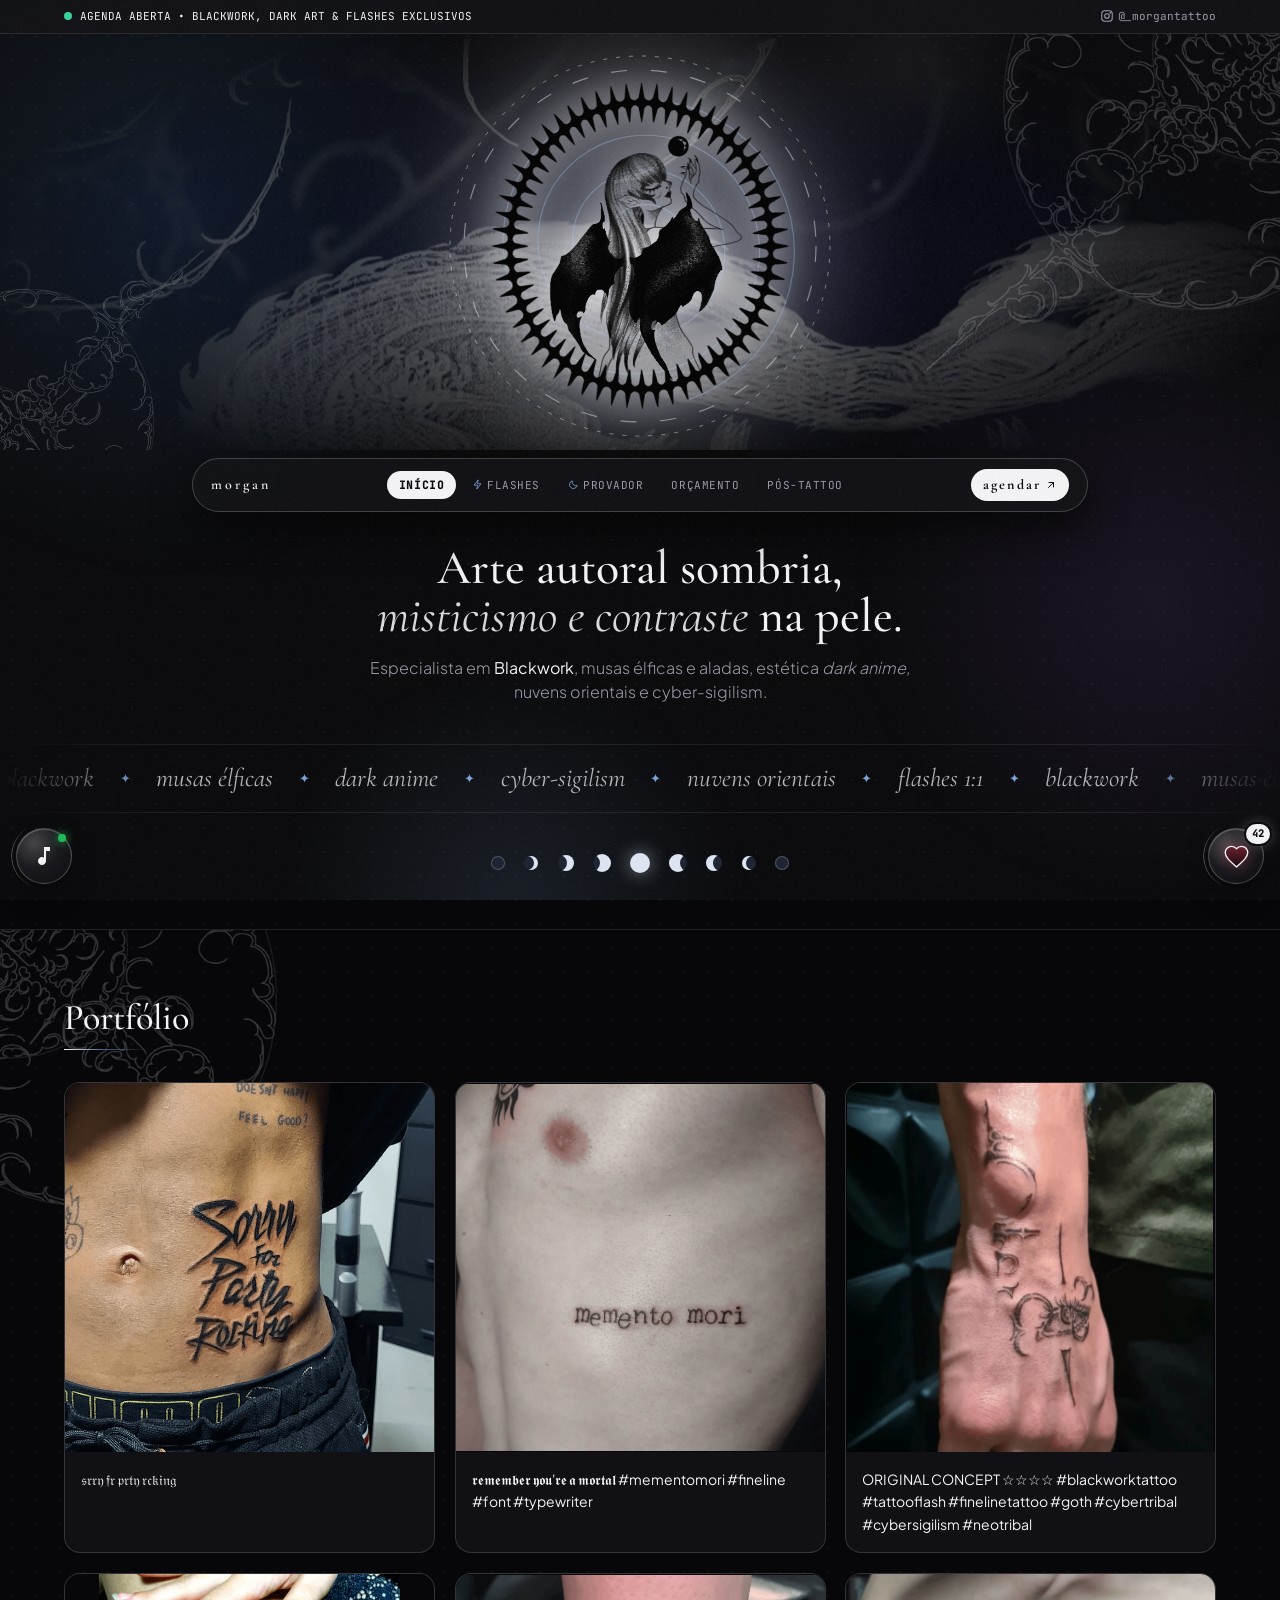
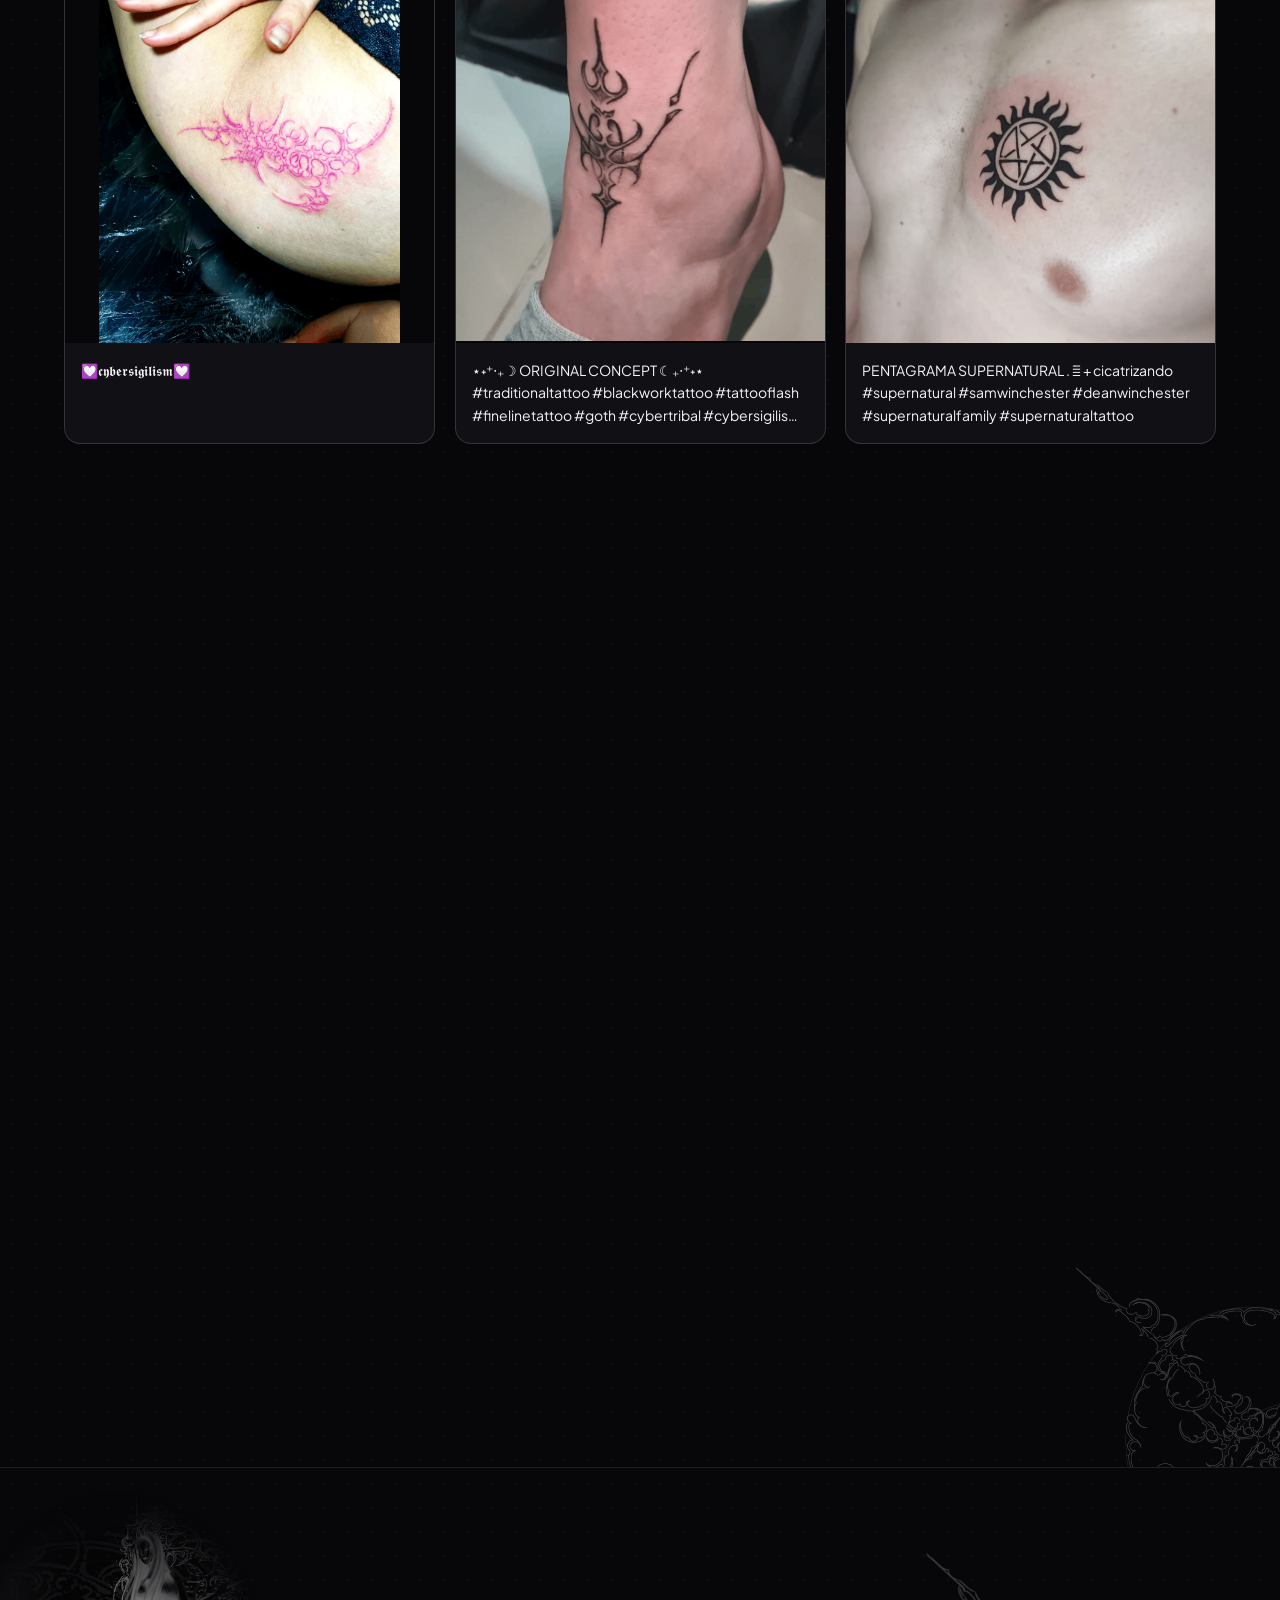
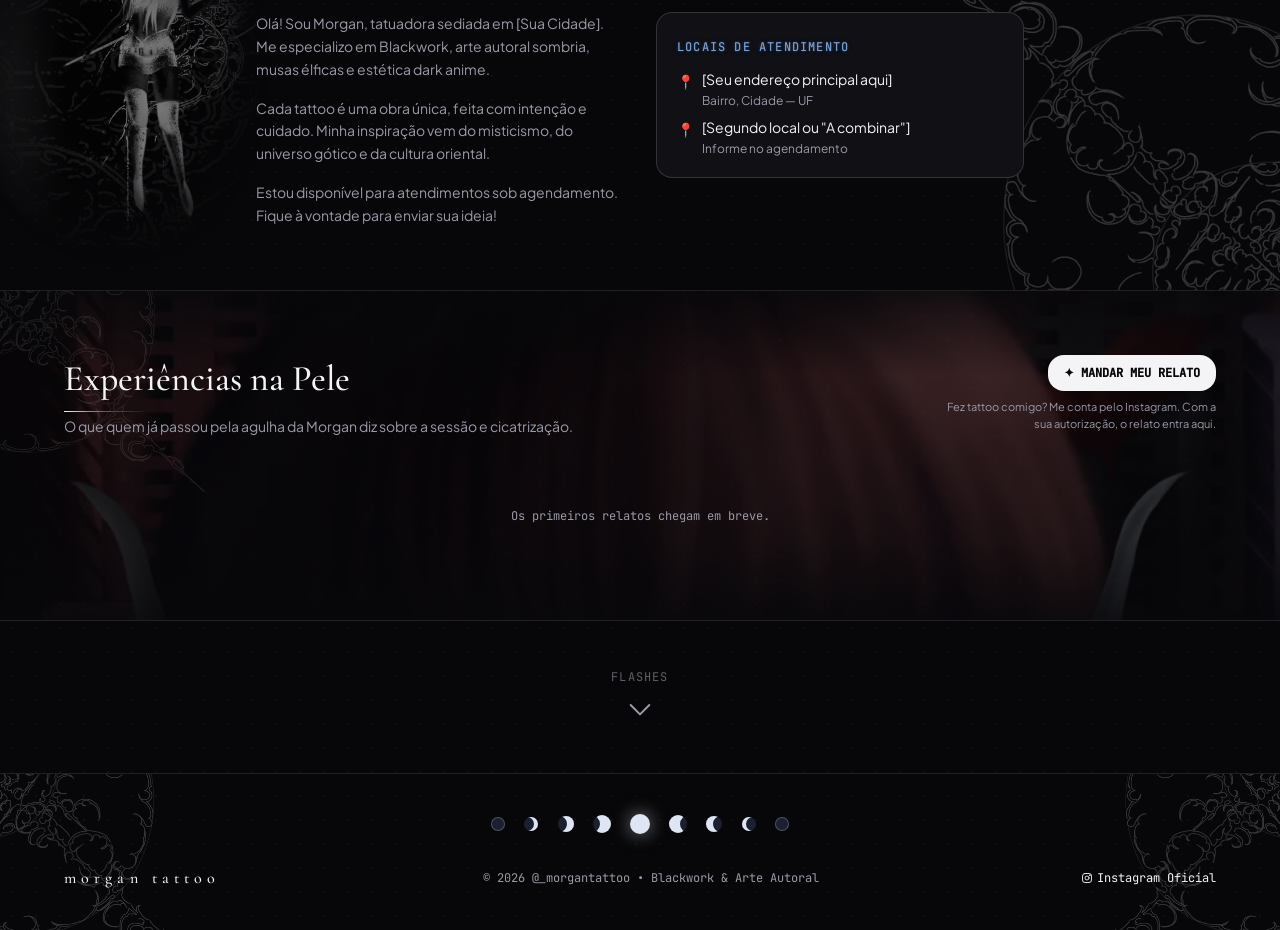
==== commit c7c5222b: "Provador mede só o traço, tira fundo, malha e leva prévia ao orçamento - Desenho enviado com fundo d" ====
--- a/index.html
+++ b/index.html
@@ -400,7 +400,7 @@
       animation: artFloat 9s ease-in-out infinite;
     }
     .art-filigrana::before, .art-filigrana::after {
-      content: ""; position: absolute; width: 560px; aspect-ratio: 1;
+      content: ""; position: absolute; width: 560px; aspect-ratio: 560 / 510;
       background: url(./assets/img/fundos/filigrana.webp) no-repeat center / contain; opacity: .14;
       animation: artBreathe 7s ease-in-out infinite;
     }
@@ -413,7 +413,7 @@
               mask-image: linear-gradient(0deg, #000, transparent 70%);
     }
     @keyframes artFloat { 0%, 100% { translate: 0 0; } 50% { translate: 0 -14px; } }
-    @keyframes artBreathe { 0%, 100% { opacity: .1; } 50% { opacity: .2; } }
+    @keyframes artBreathe { 0%, 100% { opacity: .14; } 50% { opacity: .28; } }
     @media (max-width: 767px) {
       .art-lanca { opacity: .18; background-size: auto 90%; }
       .art-rosa { width: 70vw; opacity: .18; }
@@ -578,6 +578,35 @@
       .hero-spiral { animation: none; stroke-dashoffset: 0; }
     }
   </style>
+  <style id="v3">
+    /* Filigranas da Morgan (morganlines) espalhadas pelas seções */
+    .fili { position: absolute; z-index: -1; pointer-events: none; width: clamp(240px, 34vw, 500px); aspect-ratio: 560 / 510;
+      background: url(./assets/img/fundos/filigrana.webp) no-repeat center / contain; opacity: .2; animation: filiBreathe 8s ease-in-out infinite; }
+    .fili-tl { top: -50px; left: -70px; }
+    .fili-tr { top: -50px; right: -70px; transform: scaleX(-1); animation-delay: -2s; }
+    .fili-bl { bottom: -50px; left: -70px; transform: scaleY(-1); animation-delay: -4s; }
+    .fili-br { bottom: -50px; right: -70px; transform: scale(-1, -1); animation-delay: -6s; }
+    .fili-sm { width: clamp(180px, 22vw, 300px); }
+    @keyframes filiBreathe { 0%, 100% { opacity: .14; } 50% { opacity: .3; } }
+    @media (max-width: 767px) { .fili { opacity: .16; } }
+    @media (prefers-reduced-motion: reduce) { .fili { animation: none; } }
+
+    /* Provador: malha, fundo, medida */
+    .try-sub { margin-top: .7rem; padding: .7rem .8rem; border-radius: 14px; background: rgba(255, 255, 255, .03); border: 1px solid rgba(255, 255, 255, .08); }
+    .try-dims { font: 600 11px 'JetBrains Mono', monospace; color: #7BA3D8; margin-top: .5rem; }
+    .try-btn.is-on { background: #7BA3D8; color: #070709; box-shadow: 0 0 22px -4px rgba(123, 163, 216, .8); }
+    .try-btn-sm { padding: .45rem .8rem; font-size: 10px; }
+
+    /* Orçamento: escolhas de detalhe e cor, prévia do Provador */
+    .pick-btn { padding: .65rem .8rem; border-radius: 14px; border: 1px solid rgba(255, 255, 255, .15); background: #070709; text-align: left; transition: border-color .3s, background .3s; }
+    .pick-btn.is-on { border-color: #F4F4F6; background: rgba(255, 255, 255, .1); }
+    .pick-btn b { display: block; font-family: 'Cormorant Garamond', Georgia, serif; font-size: 1.05rem; color: #F4F4F6; }
+    .pick-btn span { font-size: 11px; color: #9A9AA8; }
+    .quote-try { display: flex; gap: .8rem; align-items: center; padding: .7rem; border-radius: 14px; background: rgba(123, 163, 216, .07); border: 1px solid rgba(123, 163, 216, .3); }
+    .quote-try img { width: 84px; height: 84px; object-fit: cover; border-radius: 10px; flex: none; }
+    .price-grid input { width: 100%; min-width: 0; background: #070709; border: 1px solid rgba(255, 255, 255, .15); padding: .3rem .4rem; font: 12px 'JetBrains Mono', monospace; color: #fff; }
+  </style>
+
 </head>
 <body class="antialiased selection:bg-alabaster selection:text-obsidian">
   <!-- Ícones desenhados no próprio site (antes vinham de um CDN externo) -->
@@ -650,6 +679,15 @@
             <button type="button" id="saveToSiteBtn" onclick="saveToSite()" class="px-4 py-2.5 bg-alabaster hover:bg-white text-obsidian font-mono text-xs uppercase font-semibold rounded-sm transition">Salvar no site</button>
           </div>
           <p id="saveToSiteStatus" class="text-[11px] font-mono text-mist"></p>
+        </div>
+        <div class="price-grid bg-charcoal border border-white/15 p-4 space-y-2">
+          <h3 class="font-serif text-xl text-alabaster">Tabela de preços do orçamento</h3>
+          <p class="text-[11px] text-mist">A faixa que o cliente vê (R$ mínimo – máximo) para cada nível de detalhe e tamanho. A cor soma uma porcentagem, e a região e a cobertura somam o ajuste que já existia.</p>
+          <div id="pricingEditor"></div>
+          <div class="flex items-center gap-3 flex-wrap pt-1">
+            <button type="button" onclick="savePricingFromAdmin()" class="bg-alabaster text-obsidian px-4 py-2 text-xs font-mono font-semibold hover:bg-white">GUARDAR TABELA</button>
+            <p id="pricingStatus" class="text-[11px] font-mono text-mist"></p>
+          </div>
         </div>
         <form id="flashAdminForm" onsubmit="saveFlashFromAdmin(event)" class="bg-charcoal border border-white/15 p-4 space-y-3">
           <div class="flex items-center justify-between gap-3">
@@ -904,6 +942,7 @@
 
     <!-- 1. HERO COM LOGO TRANSPARENTE ANIMADA -->
     <div id="inicio" class="pt-6 pb-4 px-4 relative overflow-hidden has-art">
+      <i class="fili fili-tr" aria-hidden="true"></i><i class="fili fili-bl fili-sm" aria-hidden="true"></i>
       <div class="art-bg art-hero" aria-hidden="true"></div>
       <div class="max-w-4xl mx-auto flex flex-col items-center text-center">
 
@@ -988,7 +1027,8 @@
     </div>
 
     <!-- SEÇÃO PORTFÓLIO (obras realizadas na página inicial) -->
-    <div id="portfolio" class="py-16 px-4 border-b border-white/10">
+    <div id="portfolio" class="py-16 px-4 border-b border-white/10 has-art">
+      <i class="fili fili-tl" aria-hidden="true"></i><i class="fili fili-br fili-sm" aria-hidden="true"></i>
       <div class="max-w-6xl mx-auto">
         <h2 class="font-serif text-3xl sm:text-4xl text-alabaster mt-1 mb-8">Portfólio</h2>
 
@@ -1000,6 +1040,7 @@
 
     <!-- SEÇÃO SOBRE MIM & LOCAIS DE ATENDIMENTO -->
     <div class="py-16 px-4 border-b border-white/10 has-art">
+      <i class="fili fili-br" aria-hidden="true"></i>
       <div class="art-bg art-lanca" aria-hidden="true"></div>
       <!-- ✏️ EDITE AQUI: SOBRE MIM -->
       <div class="max-w-3xl mx-auto">
@@ -1033,6 +1074,7 @@
 
         <!-- SEÇÃO DE REVIEWS & DEPOIMENTOS DE CLIENTES -->
     <div id="reviews" class="py-16 px-4 border-b border-white/10 bg-charcoal/30 has-art">
+      <i class="fili fili-tl fili-sm" aria-hidden="true"></i>
       <div class="art-bg art-vermelha" aria-hidden="true"></div>
       <div class="max-w-6xl mx-auto">
         <div class="flex flex-col sm:flex-row sm:items-end justify-between gap-4 mb-10">
@@ -1110,6 +1152,7 @@
 
     <!-- Catálogo de Flashes -->
     <div id="flashes" class="py-16 px-4 border-b border-white/10 has-art">
+      <i class="fili fili-tr" aria-hidden="true"></i><i class="fili fili-bl" aria-hidden="true"></i>
       <div class="art-bg art-rosa" aria-hidden="true"></div>
       <div class="max-w-6xl mx-auto">
         
@@ -1183,7 +1226,7 @@
         
         <div class="mb-10">
           <h2 class="font-serif text-3xl sm:text-4xl text-alabaster mt-1">Orçamento Simulado &amp; Agendamento</h2>
-          <p class="text-mist text-sm mt-1">Selecione a região do corpo, o tamanho em centímetros e envie a ficha pronta para a DM da Morgan.</p>
+          <p class="text-mist text-sm mt-1">Escolha a região, o tamanho, o nível de detalhe e as cores, e mande a ficha pronta para a Morgan. Dá para trazer a prévia do Provador.</p>
         </div>
 
         <!-- Aviso de Flash Selecionado -->
@@ -1240,12 +1283,32 @@
                 <label for="cmSlider" class="text-xs font-mono uppercase text-mist">3. Tamanho Aproximado:</label>
                 <span id="cmBadge" class="text-sm font-mono font-semibold text-alabaster bg-white/10 px-2.5 py-0.5 rounded">16 cm</span>
               </div>
-              <input id="cmSlider" type="range" min="5" max="35" value="16" oninput="updateQuote()" class="w-full accent-alabaster cursor-pointer">
+              <input id="cmSlider" type="range" min="3" max="45" step="0.5" value="16" oninput="updateQuote()" class="w-full accent-alabaster cursor-pointer">
               <div class="flex justify-between text-[10px] font-mono text-mist mt-1">
-                <span>5 cm (Minimal)</span>
-                <span>15 cm (Médio)</span>
-                <span>25 cm (Grande)</span>
-                <span>35 cm (Fechamento)</span>
+                <span>3 cm</span>
+                <span>15 cm</span>
+                <span>30 cm</span>
+                <span>45 cm</span>
+              </div>
+              <p class="text-[10px] font-mono text-mist mt-1">Medida pelo lado maior do desenho.</p>
+            </div>
+
+            <!-- Nível de detalhe -->
+            <div>
+              <label class="block text-xs font-mono uppercase text-mist mb-2">4. Nível de detalhe:</label>
+              <div class="grid grid-cols-1 sm:grid-cols-3 gap-2">
+                <button type="button" data-detail="simples" onclick="setDetail('simples')" class="pick-btn"><b>Simples</b><span>Traço fino, pouco preenchimento</span></button>
+                <button type="button" data-detail="medio" onclick="setDetail('medio')" class="pick-btn is-on"><b>Médio</b><span>Sombra ou pontilhado leve</span></button>
+                <button type="button" data-detail="alto" onclick="setDetail('alto')" class="pick-btn"><b>Muito detalhado</b><span>Sombra, textura, muitos elementos</span></button>
+              </div>
+            </div>
+
+            <!-- Cores -->
+            <div>
+              <label class="block text-xs font-mono uppercase text-mist mb-2">5. Cores:</label>
+              <div class="grid grid-cols-2 gap-2">
+                <button type="button" data-color="pb" onclick="setColor('pb')" class="pick-btn is-on"><b>Preto e cinza</b><span>Blackwork</span></button>
+                <button type="button" data-color="cor" onclick="setColor('cor')" class="pick-btn"><b>Com cor</b><span>Um ou mais tons</span></button>
               </div>
             </div>
 
@@ -1280,6 +1343,15 @@
             </div>
 
             <div class="p-5 space-y-4">
+              <div id="quoteTryOn" class="quote-try hidden">
+                <img id="quoteTryOnImg" alt="Prévia do Provador">
+                <div class="min-w-0">
+                  <span class="text-[10px] font-mono uppercase text-mist block">Prévia do Provador</span>
+                  <span id="quoteTryOnDims" class="text-sm text-alabaster block"></span>
+                  <span class="text-[10px] text-mist block mt-0.5">A imagem só sai do seu aparelho se você enviar.</span>
+                  <button type="button" onclick="clearTryOnQuote()" class="text-[11px] font-mono text-mist hover:text-white underline mt-1">tirar prévia</button>
+                </div>
+              </div>
               <div class="grid grid-cols-2 gap-3 bg-charcoal p-3.5 rounded-sm border border-white/10">
                 <div>
                   <span class="text-[10px] font-mono uppercase text-mist block">Sessão Estimada</span>
@@ -1301,9 +1373,10 @@
 
               <button type="button" onclick="copyAndSendDM()" class="w-full bg-alabaster hover:bg-white text-obsidian py-3 px-4 rounded-sm font-serif lowercase tracking-[0.18em] text-base font-bold transition flex items-center justify-center gap-2 shadow-lg">
                 <svg class="ico text-lg" aria-hidden="true"><use href="#i-insta"/></svg>
-                <span>copiar ficha &amp; abrir dm</span>
+                <span>enviar pra morgan</span>
               </button>
               <p id="copyFeedback" class="text-center text-xs font-mono navy-glow-text hidden">✓ Ficha copiada! Cole na DM da @_morgantattoo.</p>
+              <p class="text-[10px] text-mist text-center">*Estimativa pela tabela da Morgan. O valor final ela confirma na conversa.</p>
             </div>
           </div>
 
@@ -1364,6 +1437,7 @@
     </header>
 
     <div id="provador" class="py-16 px-4 border-b border-white/10 has-art">
+      <i class="fili fili-tl fili-sm" aria-hidden="true"></i><i class="fili fili-br fili-sm" aria-hidden="true"></i>
       <svg class="art-spiral-bg" aria-hidden="true"><use href="#i-spiral"/></svg>
       <div class="max-w-6xl mx-auto">
         <div class="mb-8">
@@ -1415,17 +1489,32 @@
               <label class="block text-[11px] font-mono uppercase text-mist mb-1" for="tryArt">Desenho</label>
               <select id="tryArt" onchange="tryPickArt(this.value)" class="w-full bg-obsidian border border-white/15 rounded-sm px-3 py-2 text-sm text-alabaster"></select>
               <input id="tryOwnArt" type="file" accept="image/*" class="sr-only" onchange="tryLoadOwnArt(this)">
+              <div id="tryBgBox" class="try-sub hidden">
+                <label class="flex items-center gap-2 text-xs text-alabaster"><input id="tryBgOn" type="checkbox" checked onchange="tryState.bgOn = this.checked; tryRebuildArt()" class="accent-alabaster"> Tirar o fundo do desenho</label>
+                <div class="try-range"><label for="tryBgTol">Limpeza</label><input id="tryBgTol" type="range" min="4" max="80" step="1" value="22" onchange="tryState.bgTol = +this.value; tryRebuildArt()"><output id="tryBgTolOut">22</output></div>
+                <p class="text-[11px] text-mist mt-1">Se sumir parte do traço, diminua. Se sobrar sujeira do papel, aumente.</p>
+              </div>
               <div class="try-range"><label for="tryCm">Tamanho</label><input id="tryCm" type="range" min="1" max="45" step="0.5" value="10" oninput="tryState.sizeCm = +this.value; tryUpdateUi(); tryDraw()"><output id="tryCmOut">10 cm</output></div>
               <div class="try-range"><label for="tryRot">Giro</label><input id="tryRot" type="range" min="-180" max="180" step="1" value="0" oninput="tryState.rot = +this.value; tryUpdateUi(); tryDraw()"><output id="tryRotOut">0°</output></div>
               <div class="try-range"><label for="tryOpacity">Tinta</label><input id="tryOpacity" type="range" min="30" max="100" step="1" value="88" oninput="tryState.opacity = this.value / 100; tryUpdateUi(); tryDraw()"><output id="tryOpacityOut">88%</output></div>
               <label class="flex items-center gap-2 text-xs text-mist mt-1"><input id="tryInk" type="checkbox" checked onchange="tryState.ink = this.checked; tryDraw()" class="accent-alabaster"> Misturar com a pele (efeito tinta)</label>
+              <p id="tryDims" class="try-dims"></p>
+              <p class="text-[11px] text-mist mt-1">O tamanho vale para o traço do desenho (sem a margem vazia), pelo lado maior.</p>
               <p class="text-[11px] text-mist mt-2">No celular: arraste com um dedo, use dois dedos para aumentar e girar. No computador: arraste, e use a rodinha (com Shift, gira).</p>
+              <div class="try-sub">
+                <div class="flex flex-wrap gap-2">
+                  <button type="button" id="tryMeshBtn" onclick="tryToggleMesh()" class="try-btn try-btn-ghost try-btn-sm">Encaixar no corpo (malha)</button>
+                  <button type="button" id="tryMeshReset" onclick="tryResetMesh()" class="try-btn try-btn-ghost try-btn-sm">Desfazer malha</button>
+                </div>
+                <p class="text-[11px] text-mist mt-2">Puxe os 9 pontos para curvar o desenho como na pele. <strong class="text-alabaster">A medida em cm vale para o desenho reto, sem a malha</strong>: ao entortar, ele pode ficar um pouco maior ou menor na pele.</p>
+              </div>
             </div>
 
             <div class="flex gap-2">
               <button type="button" id="tryDownloadBtn" onclick="tryDownload()" class="try-btn flex-1">Baixar imagem</button>
               <button type="button" id="tryResetBtn" onclick="tryReset()" class="try-btn try-btn-ghost">Recomeçar</button>
             </div>
+            <button type="button" id="tryQuoteBtn" onclick="trySendToQuote()" class="try-btn w-full">Levar pro orçamento ✦</button>
             <p class="text-[11px] text-mist">É uma estimativa: em partes curvas (braço, costela) o tamanho real muda um pouco. A Morgan ajusta tudo no dia.</p>
           </aside>
         </div>
@@ -1518,7 +1607,8 @@
 
 
   <!-- FOOTER GERAL (visível em todas as páginas) -->
-  <footer class="py-10 px-4 text-center text-xs font-mono text-mist border-t border-white/10">
+  <footer class="py-10 px-4 text-center text-xs font-mono text-mist border-t border-white/10 has-art">
+    <i class="fili fili-tl fili-sm" aria-hidden="true"></i><i class="fili fili-tr fili-sm" aria-hidden="true"></i>
     <div class="moon-phases mb-8" aria-hidden="true"><i class="moon m0"></i><i class="moon m1"></i><i class="moon m2"></i><i class="moon m3"></i><i class="moon m4"></i><i class="moon m5"></i><i class="moon m6"></i><i class="moon m7"></i><i class="moon m8"></i></div>
     <div class="max-w-6xl mx-auto flex flex-col sm:flex-row items-center justify-between gap-4">
       <div class="morgan-wordmark text-base text-alabaster">morgan tattoo</div>
@@ -1626,6 +1716,8 @@
     // Conteúdo publicado: vem de data/items.js (gravado pelo botão "Salvar no site").
     // O que você cadastra no painel e ainda não salvou no site fica só neste navegador (rascunho).
     const SITE_ITEMS = window.SITE_ITEMS || null;
+    // Painel de conteúdo só no arquivo local; no site publicado fica desligado
+    const IS_LOCAL = location.protocol === 'file:' || ['localhost', '127.0.0.1', '[::1]'].includes(location.hostname);
     const withLocalPath = u => (typeof u === 'string' && u && !/^(https?:|data:|\.\.?\/)/i.test(u)) ? './' + u : u;
     const DEFAULT_FLASHES = (SITE_ITEMS?.flashes || []).map(f => ({ ...f, image: withLocalPath(f.image) }));
     const hasDraft = () => { try { return localStorage.getItem('morgan_draft_v1') === '1'; } catch (e) { return false; } };
@@ -2044,8 +2136,92 @@
       zone: 'Antebraço',
       pain: 2,
       mult: 1.0,
-      selectedFlash: null
+      selectedFlash: null,
+      detail: 'medio',
+      color: 'pb',
+      tryOn: null
     };
+
+    // Tabela de preços: faixa (mín–máx em R$) por nível de detalhe e tamanho. A Morgan edita no painel.
+    const DETAIL_LABEL = { simples: 'Simples', medio: 'Médio', alto: 'Muito detalhado' };
+    const STARTER_PRICING = { // valores iniciais, para a Morgan trocar pelos dela
+      bands: [10, 20, 30],
+      levels: {
+        simples: [[330, 400], [500, 610], [680, 820], [860, 1030]],
+        medio: [[410, 490], [630, 760], [850, 1020], [1070, 1280]],
+        alto: [[530, 640], [820, 990], [1110, 1330], [1390, 1670]]
+      },
+      corPct: 20
+    };
+    function normalizePricing(p) {
+      if (!p || typeof p !== 'object') return null;
+      const num = (v, lo, hi) => { const n = Number(v); return Number.isFinite(n) ? Math.min(hi, Math.max(lo, Math.round(n))) : null; };
+      const bands = Array.isArray(p.bands) ? p.bands.slice(0, 3).map(v => num(v, 1, 100)) : [];
+      if (bands.length !== 3 || bands.includes(null) || !(bands[0] < bands[1] && bands[1] < bands[2])) return null;
+      const levels = {};
+      for (const k of ['simples', 'medio', 'alto']) {
+        const rows = p.levels && Array.isArray(p.levels[k]) ? p.levels[k] : null;
+        if (!rows || rows.length !== 4) return null;
+        levels[k] = rows.map(r => { const a = num(r && r[0], 0, 100000), b = num(r && r[1], 0, 100000); return a === null || b === null ? null : [Math.min(a, b), Math.max(a, b)]; });
+        if (levels[k].includes(null)) return null;
+      }
+      const corPct = num(p.corPct, 0, 300);
+      return { bands, levels, corPct: corPct === null ? 0 : corPct };
+    }
+    const DEFAULT_PRICING = normalizePricing(SITE_ITEMS?.pricing) || STARTER_PRICING;
+    let PRICING = (() => {
+      if (IS_LOCAL && useSavedData()) { try { const saved = normalizePricing(JSON.parse(localStorage.getItem('morgan_pricing_v1'))); if (saved) return saved; } catch (e) {} }
+      return DEFAULT_PRICING;
+    })();
+
+    function setDetail(level) {
+      state.detail = level;
+      document.querySelectorAll('[data-detail]').forEach(b => b.classList.toggle('is-on', b.dataset.detail === level));
+      updateQuote();
+    }
+    function setColor(color) {
+      state.color = color;
+      document.querySelectorAll('[data-color]').forEach(b => b.classList.toggle('is-on', b.dataset.color === color));
+      updateQuote();
+    }
+
+    // Chegando do Provador: tamanho certo + prévia (a imagem fica só na memória desta aba)
+    function quoteFromTryOn(t) {
+      clearTryOnQuote(true);
+      state.tryOn = { ...t, url: URL.createObjectURL(t.blob) };
+      const slider = document.getElementById('cmSlider');
+      if (slider) slider.value = Math.min(45, Math.max(3, Math.round(t.size * 2) / 2));
+      if (t.flash) {
+        state.selectedFlash = t.flash;
+        setMode('Flash Disponível');
+        document.getElementById('flashNotice')?.classList.remove('hidden');
+        const nn = document.getElementById('flashNoticeName'); if (nn) nn.textContent = `${t.flash.title} (R$ ${t.flash.price})`;
+      } else if (state.mode === 'Flash Disponível') {
+        clearFlashSelection(); setMode('Autoral Exclusiva');
+      }
+      document.getElementById('quoteTryOnImg').src = state.tryOn.url;
+      document.getElementById('quoteTryOnDims').textContent = `${quoteFmtCm(t.w)} × ${quoteFmtCm(t.h)} cm` + (t.mesh ? ' (sem malha)' : '');
+      document.getElementById('quoteTryOn').classList.remove('hidden');
+      updateQuote();
+      showPage('orcamento');
+    }
+    function clearTryOnQuote(silent) {
+      if (state.tryOn?.url) URL.revokeObjectURL(state.tryOn.url);
+      state.tryOn = null;
+      document.getElementById('quoteTryOn')?.classList.add('hidden');
+      const img = document.getElementById('quoteTryOnImg'); if (img) img.removeAttribute('src');
+      if (!silent) updateQuote();
+    }
+    const quoteFmtCm = v => (Math.round(v * 10) / 10).toFixed(1).replace('.', ',');
+
+    function priceRange(cm) {
+      const P = PRICING, band = cm <= P.bands[0] ? 0 : cm <= P.bands[1] ? 1 : cm <= P.bands[2] ? 2 : 3;
+      let [min, max] = P.levels[state.detail][band];
+      let f = state.mult;
+      if (state.color === 'cor') f *= 1 + P.corPct / 100;
+      if (state.mode === 'Cobertura / Reforma') f *= 1.25;
+      return [Math.round(min * f / 10) * 10, Math.round(max * f / 10) * 10];
+    }
 
     function setMode(mode) {
       state.mode = mode;
@@ -2108,19 +2284,16 @@
     function updateQuote() {
       const slider = document.getElementById('cmSlider');
       if (!slider) return;
-      const cm = parseInt(slider.value, 10);
+      const cm = parseFloat(slider.value) || 16;
       const badge = document.getElementById('cmBadge');
-      if (badge) badge.textContent = `${cm} cm`;
-
-      let base = (300 + cm * 22) * state.mult;
-      if (state.mode === 'Cobertura / Reforma') base *= 1.25;
+      if (badge) badge.textContent = `${String(cm).replace('.', ',')} cm`;
 
       let priceStr = '';
       if (state.selectedFlash && state.mode === 'Flash Disponível') {
         priceStr = `R$ ${state.selectedFlash.price} (Valor Fixo Flash)`;
+        if (state.selectedFlash.cm && Math.abs(cm - Number(state.selectedFlash.cm)) >= 2) priceStr += ' • tamanho diferente do original: a Morgan confirma';
       } else {
-        const min = Math.round(base / 10) * 10;
-        const max = Math.round((base * 1.2) / 10) * 10;
+        const [min, max] = priceRange(cm);
         priceStr = `R$ ${min} – R$ ${max}`;
       }
 
@@ -2139,20 +2312,23 @@
       const time = clientTimeEl?.value || 'Semana à Tarde';
       const notes = clientNotesEl?.value.trim() || 'Quero agendar uma tattoo na estética Blackwork/Dark da Morgan.';
       const flashLine = state.selectedFlash ? `\n• Flash Escolhido: ${state.selectedFlash.id} (${state.selectedFlash.title})` : '';
+      const t = state.tryOn;
+      const tryLine = t ? `\n• Provador: ${quoteFmtCm(t.w)} × ${quoteFmtCm(t.h)} cm${t.mesh ? ' (sem malha)' : ''}, prévia em anexo` : '';
 
       if (textOutputEl) {
         textOutputEl.textContent =
 `✦ ORÇAMENTO MORGAN TATTOO (@_morgantattoo) ✦
 • Nome: ${name}
 • Modalidade: ${state.mode}${flashLine}
-• Região: ${state.zone} (${cm} cm)
+• Região: ${state.zone} (${String(cm).replace('.', ',')} cm)${tryLine}
+• Detalhe: ${DETAIL_LABEL[state.detail]} • Cores: ${state.color === 'cor' ? 'Com cor' : 'Preto e cinza'}
 • Disponibilidade: ${time}
 • Estimativa: ${priceStr}
 • Ideia: "${notes}"`;
       }
     }
 
-    function copyAndSendDM() {
+    async function copyAndSendDM() {
       const textEl = document.getElementById('quoteTextOutput');
       if (!textEl) return;
       const text = textEl.textContent;
@@ -2164,8 +2340,55 @@
       document.body.removeChild(area);
 
       const fb = document.getElementById('copyFeedback');
-      if (fb) fb.classList.remove('hidden');
-      window.open('https://www.instagram.com/_morgantattoo/', '_blank', 'noopener,noreferrer');
+      const t = state.tryOn;
+      // Celular: abre o "compartilhar" com a prévia + a ficha (a pessoa escolhe Instagram ou WhatsApp)
+      if (t?.blob && navigator.canShare) {
+        const file = new File([t.blob], 'previa-tattoo-morgan.jpg', { type: 'image/jpeg' });
+        if (navigator.canShare({ files: [file] })) {
+          try {
+            await navigator.share({ files: [file], text });
+            if (fb) { fb.textContent = '✓ Se a ficha não apareceu junto, cole na conversa: ela já está copiada.'; fb.classList.remove('hidden'); }
+            return;
+          } catch (e) { if (e?.name === 'AbortError') return; }
+        }
+      }
+      if (t?.url) { // computador: baixa a prévia para anexar na DM
+        const a = document.createElement('a'); a.href = t.url; a.download = 'previa-tattoo-morgan.jpg';
+        document.body.appendChild(a); a.click(); a.remove();
+      }
+      if (fb) { fb.textContent = t ? '✓ Ficha copiada e prévia baixada! Na DM da @_morgantattoo, cole a ficha e anexe a imagem.' : '✓ Ficha copiada! Cole na DM da @_morgantattoo.'; fb.classList.remove('hidden'); }
+      window.open('https://ig.me/m/_morgantattoo', '_blank', 'noopener,noreferrer');
+    }
+
+    // ----- Painel: tabela de preços -----
+    function renderPricingEditor() {
+      const box = document.getElementById('pricingEditor');
+      if (!box) return;
+      const P = PRICING, b = P.bands;
+      const heads = [`até ${b[0]} cm`, `${b[0]}–${b[1]} cm`, `${b[1]}–${b[2]} cm`, `mais de ${b[2]} cm`];
+      const cell = (k, i, j) => `<input type="number" min="0" step="10" inputmode="numeric" data-k="${k}" data-i="${i}" data-j="${j}" value="${P.levels[k][i][j]}" aria-label="${DETAIL_LABEL[k]}, ${heads[i]}, ${j ? 'máximo' : 'mínimo'}">`;
+      box.innerHTML = `
+        <div class="grid grid-cols-3 gap-2 text-[11px] font-mono text-mist">
+          ${b.map((v, i) => `<label>Faixa ${i + 1} até (cm)<input type="number" min="1" max="100" data-band="${i}" value="${v}"></label>`).join('')}
+        </div>
+        <div class="overflow-x-auto"><table class="w-full text-[11px] font-mono text-mist mt-2 border-separate border-spacing-1">
+          <tr><th></th>${heads.map(h => `<th class="font-normal text-left">${h}<br><span class="text-[10px]">mín / máx R$</span></th>`).join('')}</tr>
+          ${['simples', 'medio', 'alto'].map(k => `<tr><td class="text-alabaster pr-1">${DETAIL_LABEL[k]}</td>${[0, 1, 2, 3].map(i => `<td><div class="flex gap-1">${cell(k, i, 0)}${cell(k, i, 1)}</div></td>`).join('')}</tr>`).join('')}
+        </table></div>
+        <label class="block text-[11px] font-mono text-mist mt-2">Com cor soma (%) <input id="pricingCor" type="number" min="0" max="300" value="${P.corPct}" class="!w-24"></label>`;
+    }
+    function savePricingFromAdmin() {
+      if (!IS_LOCAL) return;
+      const box = document.getElementById('pricingEditor');
+      const next = { bands: [0, 1, 2].map(i => box.querySelector(`[data-band="${i}"]`).value), levels: {}, corPct: document.getElementById('pricingCor').value };
+      for (const k of ['simples', 'medio', 'alto']) next.levels[k] = [0, 1, 2, 3].map(i => [0, 1].map(j => box.querySelector(`[data-k="${k}"][data-i="${i}"][data-j="${j}"]`).value));
+      const ok = normalizePricing(next);
+      const st = document.getElementById('pricingStatus');
+      if (!ok) { st.textContent = 'Confira: as faixas precisam crescer (ex.: 10, 20, 30) e todo campo precisa de número.'; return; }
+      PRICING = ok;
+      try { localStorage.setItem('morgan_pricing_v1', JSON.stringify(PRICING)); markDraft(); } catch (e) {}
+      renderPricingEditor(); updateQuote();
+      st.textContent = 'Tabela guardada. Clique em "Salvar no site" para valer no site publicado.';
     }
 
 
@@ -2240,10 +2463,11 @@
         const out = {
           flashes: FLASHES.map(({ svg, ...f }) => f),
           portfolio: PORTFOLIO,
-          reviews: REVIEWS
+          reviews: REVIEWS,
+          pricing: PRICING
         };
         await writeInto(dir, 'data/items.js', 'window.SITE_ITEMS = ' + JSON.stringify(out, null, 2) + ';\n');
-        try { localStorage.setItem('morgan_flashes_v3', JSON.stringify(FLASHES)); localStorage.setItem('morgan_portfolio_v1', JSON.stringify(PORTFOLIO)); localStorage.setItem('morgan_reviews_v2', JSON.stringify(REVIEWS)); localStorage.removeItem('morgan_draft_v1'); } catch (e) {}
+        try { localStorage.setItem('morgan_flashes_v3', JSON.stringify(FLASHES)); localStorage.setItem('morgan_portfolio_v1', JSON.stringify(PORTFOLIO)); localStorage.setItem('morgan_reviews_v2', JSON.stringify(REVIEWS)); localStorage.setItem('morgan_pricing_v1', JSON.stringify(PRICING)); localStorage.removeItem('morgan_draft_v1'); } catch (e) {}
         renderFlashes(); renderPortfolio(); renderAdminList(); renderPortfolioAdminList();
         status.textContent = `Pronto: ${FLASHES.length} flashes, ${PORTFOLIO.length} posts e ${REVIEWS.length} depoimentos gravados (${copied} fotos copiadas). Falta só publicar.`
           + (notCopied.length ? ` Não consegui baixar estas fotos de link (continuam como link): ${notCopied.join(', ')}.` : '');
@@ -2252,9 +2476,6 @@
         else { status.textContent = 'Não salvou: ' + (error?.message || error); console.error(error); }
       } finally { btn.disabled = false; }
     }
-
-    // Painel de conteúdo só no arquivo local; no site publicado fica desligado
-    const IS_LOCAL = location.protocol === 'file:' || ['localhost', '127.0.0.1', '[::1]'].includes(location.hostname);
 
     function toggleAdminModal(forceOpen) {
       if (!IS_LOCAL) return;
@@ -3090,6 +3311,7 @@
         document.body.classList.add('admin-on');
         document.getElementById('adminAccess')?.classList.remove('hidden');
         document.getElementById('addReviewLocalBtn')?.classList.remove('hidden');
+        renderPricingEditor();
       } else {
         document.getElementById('addReviewLocalBtn')?.remove();
         document.getElementById('adminAccess')?.remove();
@@ -3117,7 +3339,7 @@
     // As posições ficam em pixels da FOTO; a tela só converte na hora de desenhar.
     // =========================================================
     const CARD_CM = { long: 8.56, short: 5.398 }; // cartão padrão ISO/IEC 7810 ID-1
-    const tryState = { step: 0, photo: null, photoUrl: null, a: null, b: null, edge: 'long', art: null, artUrl: null, artId: '', cx: 0, cy: 0, sizeCm: 10, rot: 0, opacity: 0.88, ink: true, view: null };
+    const tryState = { step: 0, photo: null, photoUrl: null, a: null, b: null, edge: 'long', art: null, artSrc: null, artSmall: null, artOpaque: false, bgOn: true, bgTol: 22, artUrl: null, artId: '', cx: 0, cy: 0, sizeCm: 10, rot: 0, opacity: 0.88, ink: true, view: null, mesh: null, meshEdit: false };
     let tryCtx = null, tryRaf = 0;
     const tryEl = id => document.getElementById(id);
     const tryPxPerCm = () => tryState.a && tryState.b ? Math.hypot(tryState.b.x - tryState.a.x, tryState.b.y - tryState.a.y) / CARD_CM[tryState.edge] : 0;
@@ -3147,7 +3369,10 @@
           // pega o ponto do cartão mais próximo (área de toque generosa para o dedo)
           const near = ['a', 'b'].map(k => ({ k, d: Math.hypot(tryToScreen(tryState[k]).x - pt.x, tryToScreen(tryState[k]).y - pt.y) })).sort((m, n) => m.d - n.d)[0];
           drag = near.d < 34 ? { type: 'handle', key: near.k } : null;
-        } else if (tryState.step === 2 && tryState.art) startGesture();
+        } else if (tryState.step === 2 && tryState.art) {
+          const node = pointers.size === 1 && tryState.meshEdit ? tryNearestNode(pt) : -1;
+          if (node >= 0) drag = { type: 'node', idx: node }; else startGesture();
+        }
       });
       canvas.addEventListener('pointermove', e => {
         if (!pointers.has(e.pointerId)) return;
@@ -3157,6 +3382,10 @@
         if (drag.type === 'handle') {
           const p = tryToPhoto(pt);
           tryState[drag.key] = { x: Math.min(Math.max(p.x, 0), tryState.photo.naturalWidth), y: Math.min(Math.max(p.y, 0), tryState.photo.naturalHeight) };
+        } else if (drag.type === 'node') {
+          const n = tryScreenToArt(pt);
+          tryState.mesh[drag.idx * 2] = Math.min(1.6, Math.max(-0.6, n.x));
+          tryState.mesh[drag.idx * 2 + 1] = Math.min(1.6, Math.max(-0.6, n.y));
         } else if (drag.type === 'move') {
           const p = tryToPhoto(pt);
           tryState.cx = drag.cx + (p.x - drag.from.x);
@@ -3224,26 +3453,92 @@
       img.src = src;
     }
 
-    // Corta a margem vazia (transparente ou branca) em volta do desenho,
-    // para o "tamanho em cm" valer para o traço e não para o arquivo inteiro.
-    function tryTrimArt(img) {
-      const k = Math.min(1, 2000 / Math.max(img.naturalWidth, img.naturalHeight));
-      const c = document.createElement('canvas');
-      c.width = Math.max(1, Math.round(img.naturalWidth * k)); c.height = Math.max(1, Math.round(img.naturalHeight * k));
+    // Prepara o desenho: tira o fundo (se não for transparente) e corta a margem vazia,
+    // para o "tamanho em cm" valer só para o traço e não para o arquivo inteiro.
+    function tryPrepareArt(img, removeBg, tol) {
+      const nw = img.naturalWidth || img.width, nh = img.naturalHeight || img.height;
+      const k = Math.min(1, 1600 / Math.max(nw, nh));
+      const W = Math.max(1, Math.round(nw * k)), H = Math.max(1, Math.round(nh * k));
+      const c = document.createElement('canvas'); c.width = W; c.height = H;
       const ctx = c.getContext('2d', { willReadFrequently: true });
-      ctx.drawImage(img, 0, 0, c.width, c.height);
-      let data;
-      try { data = ctx.getImageData(0, 0, c.width, c.height).data; } catch (e) { return img; } // imagem de outro site sem permissão: usa inteira
-      let x0 = c.width, y0 = c.height, x1 = -1, y1 = -1;
-      for (let y = 0; y < c.height; y++) for (let x = 0; x < c.width; x++) {
-        const i = (y * c.width + x) * 4;
-        if (data[i + 3] > 24 && data[i] + data[i + 1] + data[i + 2] < 705) { if (x < x0) x0 = x; if (x > x1) x1 = x; if (y < y0) y0 = y; if (y > y1) y1 = y; }
-      }
-      if (x1 < 0) return img;
+      ctx.drawImage(img, 0, 0, W, H);
+      let im;
+      try { im = ctx.getImageData(0, 0, W, H); } catch (e) { return { canvas: img, opaque: false }; } // imagem de outro site sem permissão: usa inteira
+      const d = im.data;
+      // A borda já é transparente? Então o desenho já vem sem fundo.
+      let border = 0, clear = 0; const rs = [], gs = [], bs = [];
+      const visit = (x, y) => { const i = (y * W + x) * 4; border++; if (d[i + 3] < 200) clear++; else { rs.push(d[i]); gs.push(d[i + 1]); bs.push(d[i + 2]); } };
+      for (let x = 0; x < W; x += 2) { visit(x, 0); visit(x, H - 1); }
+      for (let y = 0; y < H; y += 2) { visit(0, y); visit(W - 1, y); }
+      const opaque = clear / border < 0.5;
+      const removed = opaque && removeBg;
+      if (removed) {
+        const med = a => { a.sort((m, n) => m - n); return a[a.length >> 1] || 0; };
+        const bg = [med(rs), med(gs), med(bs)];
+        tryRemoveBg(d, W, H, tol, bg);
+        ctx.putImageData(im, 0, 0);
+      }
+      // Caixa do traço: ignora poeira isolada perto das bordas
+      const cols = new Uint32Array(W), rows = new Uint32Array(H); let total = 0;
+      for (let y = 0; y < H; y++) for (let x = 0; x < W; x++) {
+        const i = (y * W + x) * 4;
+        if (d[i + 3] > 24 && (removed || d[i] + d[i + 1] + d[i + 2] < 705)) { cols[x]++; rows[y]++; total++; }
+      }
+      if (!total) return { canvas: c, opaque };
+      const cut = Math.max(2, total * 0.0002);
+      const edge = (arr, from, step) => { let acc = 0, i = from; while (i >= 0 && i < arr.length) { acc += arr[i]; if (acc > cut) return i; i += step; } return from; };
+      const x0 = edge(cols, 0, 1), x1 = edge(cols, W - 1, -1), y0 = edge(rows, 0, 1), y1 = edge(rows, H - 1, -1);
+      if (x1 < x0 || y1 < y0) return { canvas: c, opaque };
       const out = document.createElement('canvas');
       out.width = x1 - x0 + 1; out.height = y1 - y0 + 1;
       out.getContext('2d').drawImage(c, x0, y0, out.width, out.height, 0, 0, out.width, out.height);
-      return out;
+      return { canvas: out, opaque };
+    }
+
+    // Tira o fundo comparando cada ponto com o papel em volta (aguenta sombra e luz desigual na foto do papel).
+    function tryRemoveBg(d, W, H, tol, bg) {
+      const light = bg[0] * 0.299 + bg[1] * 0.587 + bg[2] * 0.114 >= 110; // papel claro com traço escuro (o normal)
+      const B = Math.max(8, Math.round(Math.max(W, H) / 40));
+      const gw = Math.ceil(W / B), gh = Math.ceil(H / B);
+      const grid = new Float32Array(gw * gh * 3);
+      for (let gy = 0; gy < gh; gy++) for (let gx = 0; gx < gw; gx++) {
+        let best = -1, br = bg[0], bgc = bg[1], bb = bg[2];
+        for (let y = gy * B; y < Math.min(H, gy * B + B); y += 2) for (let x = gx * B; x < Math.min(W, gx * B + B); x += 2) {
+          const i = (y * W + x) * 4, l = d[i] * 0.299 + d[i + 1] * 0.587 + d[i + 2] * 0.114, v = light ? l : 255 - l;
+          if (v > best) { best = v; br = d[i]; bgc = d[i + 1]; bb = d[i + 2]; }
+        }
+        // bloco todo pintado (não tem papel): usa a cor do papel da borda
+        if (Math.max(Math.abs(br - bg[0]), Math.abs(bgc - bg[1]), Math.abs(bb - bg[2])) > 60) { br = bg[0]; bgc = bg[1]; bb = bg[2]; }
+        const g = (gy * gw + gx) * 3; grid[g] = br; grid[g + 1] = bgc; grid[g + 2] = bb;
+      }
+      const at = (gx, gy, ch) => grid[(Math.min(gh - 1, Math.max(0, gy)) * gw + Math.min(gw - 1, Math.max(0, gx))) * 3 + ch];
+      const t0 = tol, span = 48;
+      for (let y = 0; y < H; y++) {
+        const fy = (y + 0.5) / B - 0.5, gy = Math.floor(fy), ty = fy - gy;
+        for (let x = 0; x < W; x++) {
+          const fx = (x + 0.5) / B - 0.5, gx = Math.floor(fx), tx = fx - gx;
+          const i = (y * W + x) * 4; let diff = 0; const local = [0, 0, 0];
+          for (let ch = 0; ch < 3; ch++) {
+            const v = (at(gx, gy, ch) * (1 - tx) + at(gx + 1, gy, ch) * tx) * (1 - ty) + (at(gx, gy + 1, ch) * (1 - tx) + at(gx + 1, gy + 1, ch) * tx) * ty;
+            local[ch] = v;
+            diff = Math.max(diff, light ? v - d[i + ch] : d[i + ch] - v);
+          }
+          const a = Math.min(1, Math.max(0, (diff - t0) / span));
+          if (a > 0 && a < 1) for (let ch = 0; ch < 3; ch++) d[i + ch] = Math.min(255, Math.max(0, (d[i + ch] - local[ch] * (1 - a)) / a));
+          d[i + 3] = Math.round(d[i + 3] * a);
+        }
+      }
+    }
+
+    function tryRebuildArt() {
+      if (!tryState.artSrc) return;
+      const r = tryPrepareArt(tryState.artSrc, tryState.bgOn, tryState.bgTol);
+      Object.assign(tryState, { art: r.canvas, artOpaque: r.opaque, artSmall: null });
+      tryUpdateUi(); tryDraw();
+    }
+    function trySetArt(img) {
+      tryState.artSrc = img; tryState.mesh = null; tryState.meshEdit = false;
+      tryRebuildArt();
     }
 
     function tryLoadPhoto(input) {
@@ -3281,9 +3576,9 @@
       if (!f) return;
       const src = safeImageUrl(f.image) || ('data:image/svg+xml;charset=utf-8,' + encodeURIComponent(String(f.svg || '')));
       tryLoadImage(src, img => {
-        tryState.art = tryTrimArt(img); tryState.artId = f.id;
+        tryState.artId = f.id;
         if (f.cm) tryState.sizeCm = tryClampCm(Number(f.cm));
-        tryUpdateUi(); tryDraw();
+        trySetArt(img);
       }, () => tryHint('Não consegui carregar a imagem desse flash.'));
     }
 
@@ -3294,8 +3589,9 @@
       const url = URL.createObjectURL(file);
       tryLoadImage(url, img => {
         if (tryState.artUrl) URL.revokeObjectURL(tryState.artUrl);
-        Object.assign(tryState, { art: tryTrimArt(img), artUrl: url, artId: '__own' });
-        tryUpdateUi(); tryDraw();
+        Object.assign(tryState, { artUrl: url, artId: '__own' });
+        trySetArt(img);
+        if (tryState.artOpaque && tryState.bgOn) tryHint('Tirei o fundo do desenho. Ajuste a "Limpeza" se precisar.');
       }, () => { URL.revokeObjectURL(url); tryHint('Não consegui abrir esse desenho.'); });
     }
 
@@ -3308,11 +3604,115 @@
       tryEl('tryCm').value = tryState.sizeCm; tryEl('tryCmOut').textContent = String(tryState.sizeCm).replace('.', ',') + ' cm';
       tryEl('tryRot').value = tryState.rot; tryEl('tryRotOut').textContent = tryState.rot + '°';
       tryEl('tryOpacity').value = Math.round(tryState.opacity * 100); tryEl('tryOpacityOut').textContent = Math.round(tryState.opacity * 100) + '%';
-      tryEl('tryDownloadBtn').disabled = !(tryState.step === 2 && tryState.art);
-    }
-
-    // Desenha a arte já em escala real: o maior lado do desenho mede sizeCm
-    function tryPaintArt(ctx, s, ox, oy) {
+      const ready = tryState.step === 2 && !!tryState.art;
+      tryEl('tryDownloadBtn').disabled = !ready;
+      tryEl('tryQuoteBtn').disabled = !ready;
+      tryEl('tryMeshBtn').disabled = !ready; tryEl('tryMeshReset').disabled = !tryMeshActive();
+      tryEl('tryMeshBtn').classList.toggle('is-on', tryState.meshEdit);
+      tryEl('tryMeshBtn').textContent = tryState.meshEdit ? 'Pronto, fixar malha' : 'Encaixar no corpo (malha)';
+      tryEl('tryBgBox').classList.toggle('hidden', !(tryState.art && tryState.artOpaque));
+      tryEl('tryBgOn').checked = tryState.bgOn; tryEl('tryBgTol').value = tryState.bgTol; tryEl('tryBgTolOut').textContent = tryState.bgTol;
+      const dm = tryArtDimsCm();
+      tryEl('tryDims').textContent = dm ? `Traço: ${tryFmtCm(dm.w)} × ${tryFmtCm(dm.h)} cm (largura × altura)` : '';
+    }
+
+    const tryFmtCm = v => (Math.round(v * 10) / 10).toFixed(1).replace('.', ',');
+    function tryArtDimsCm() {
+      const art = tryState.art; if (!art) return null;
+      const aw = art.naturalWidth || art.width, ah = art.naturalHeight || art.height, m = Math.max(aw, ah);
+      return { w: tryState.sizeCm * aw / m, h: tryState.sizeCm * ah / m };
+    }
+
+    // ----- Malha 3×3: cada ponto guarda a posição no desenho (0 a 1); sem malha = grade reta -----
+    const tryLag = t => [2 * (t - 0.5) * (t - 1), -4 * t * (t - 1), 2 * t * (t - 0.5)];
+    function tryMeshAt(u, v) {
+      const M = tryState.mesh; if (!M) return { x: u, y: v };
+      const lu = tryLag(u), lv = tryLag(v); let x = 0, y = 0;
+      for (let j = 0; j < 3; j++) for (let i = 0; i < 3; i++) { const w = lu[i] * lv[j], n = (j * 3 + i) * 2; x += w * M[n]; y += w * M[n + 1]; }
+      return { x, y };
+    }
+    function tryMeshActive() {
+      const M = tryState.mesh; if (!M) return false;
+      for (let n = 0; n < 9; n++) if (Math.abs(M[n * 2] - (n % 3) / 2) > 1e-4 || Math.abs(M[n * 2 + 1] - Math.floor(n / 3) / 2) > 1e-4) return true;
+      return false;
+    }
+    function tryToggleMesh() {
+      if (!tryState.art) return;
+      if (!tryState.mesh) { tryState.mesh = []; for (let n = 0; n < 9; n++) tryState.mesh.push((n % 3) / 2, Math.floor(n / 3) / 2); }
+      tryState.meshEdit = !tryState.meshEdit;
+      tryHint(tryState.meshEdit ? 'Puxe os pontos para curvar o desenho. Arrastar fora dos pontos move tudo.' : 'Malha fixada.');
+      tryUpdateUi(); tryDraw();
+    }
+    function tryResetMesh() { tryState.mesh = null; tryState.meshEdit = false; tryUpdateUi(); tryDraw(); }
+    function tryArtScale() { // pixels da foto por pixel do desenho
+      const art = tryState.art, ppc = tryPxPerCm(); if (!art || !ppc) return 0;
+      return tryState.sizeCm * ppc / Math.max(art.naturalWidth || art.width, art.naturalHeight || art.height);
+    }
+    function tryArtToScreen(nx, ny) {
+      const art = tryState.art, k = tryArtScale(), r = tryState.rot * Math.PI / 180;
+      const lx = (nx - 0.5) * (art.naturalWidth || art.width) * k, ly = (ny - 0.5) * (art.naturalHeight || art.height) * k;
+      return tryToScreen({ x: tryState.cx + lx * Math.cos(r) - ly * Math.sin(r), y: tryState.cy + lx * Math.sin(r) + ly * Math.cos(r) });
+    }
+    function tryScreenToArt(pt) {
+      const art = tryState.art, k = tryArtScale() || 1, r = -tryState.rot * Math.PI / 180, p = tryToPhoto(pt);
+      const dx = p.x - tryState.cx, dy = p.y - tryState.cy;
+      const lx = dx * Math.cos(r) - dy * Math.sin(r), ly = dx * Math.sin(r) + dy * Math.cos(r);
+      return { x: lx / ((art.naturalWidth || art.width) * k) + 0.5, y: ly / ((art.naturalHeight || art.height) * k) + 0.5 };
+    }
+    function tryNearestNode(pt) {
+      if (!tryState.mesh) return -1;
+      let best = -1, bd = 30;
+      for (let n = 0; n < 9; n++) { const q = tryArtToScreen(tryState.mesh[n * 2], tryState.mesh[n * 2 + 1]), dd = Math.hypot(q.x - pt.x, q.y - pt.y); if (dd < bd) { bd = dd; best = n; } }
+      return best;
+    }
+    // Versão menor do desenho para desenhar a malha rápido na tela
+    function tryArtFor(px) {
+      const art = tryState.art, m = Math.max(art.naturalWidth || art.width, art.naturalHeight || art.height);
+      const want = Math.min(m, Math.max(64, Math.round(px * 1.25)));
+      if (want >= m * 0.9) return art;
+      const c = tryState.artSmall;
+      if (c && Math.abs(c.wantPx - want) / want < 0.35) return c;
+      const k = want / m, out = document.createElement('canvas');
+      out.width = Math.max(1, Math.round((art.naturalWidth || art.width) * k)); out.height = Math.max(1, Math.round((art.naturalHeight || art.height) * k));
+      out.getContext('2d').drawImage(art, 0, 0, out.width, out.height); out.wantPx = want;
+      return tryState.artSmall = out;
+    }
+    // Desenha o desenho deformado pela malha em triângulos (cada um é um pedaço da imagem esticado)
+    function tryWarp(src, aw, ah, scale, res) {
+      const N = 12, sw = src.naturalWidth || src.width, sh = src.naturalHeight || src.height, P = [];
+      let minX = Infinity, minY = Infinity, maxX = -Infinity, maxY = -Infinity;
+      for (let j = 0; j <= N; j++) for (let i = 0; i <= N; i++) {
+        const m = tryMeshAt(i / N, j / N), x = (m.x - 0.5) * aw * scale, y = (m.y - 0.5) * ah * scale;
+        P.push(x, y); minX = Math.min(minX, x); minY = Math.min(minY, y); maxX = Math.max(maxX, x); maxY = Math.max(maxY, y);
+      }
+      minX -= 2; minY -= 2; maxX += 2; maxY += 2;
+      const c = document.createElement('canvas');
+      c.width = Math.max(1, Math.min(6000, Math.ceil((maxX - minX) * res))); c.height = Math.max(1, Math.min(6000, Math.ceil((maxY - minY) * res)));
+      const g = c.getContext('2d');
+      const D = n => [(P[n * 2] - minX) * res, (P[n * 2 + 1] - minY) * res];
+      const S = (i, j) => [i / N * sw, j / N * sh];
+      const tri = (s0, s1, s2, d0, d1, d2) => {
+        const [x0, y0] = s0, [x1, y1] = s1, [x2, y2] = s2, [u0, v0] = d0, [u1, v1] = d1, [u2, v2] = d2;
+        const den = (x1 - x0) * (y2 - y0) - (x2 - x0) * (y1 - y0); if (!den) return;
+        const a = ((u1 - u0) * (y2 - y0) - (u2 - u0) * (y1 - y0)) / den, cc = ((u2 - u0) * (x1 - x0) - (u1 - u0) * (x2 - x0)) / den;
+        const b = ((v1 - v0) * (y2 - y0) - (v2 - v0) * (y1 - y0)) / den, dd = ((v2 - v0) * (x1 - x0) - (v1 - v0) * (x2 - x0)) / den;
+        const mx = (u0 + u1 + u2) / 3, my = (v0 + v1 + v2) / 3, grow = (u, v) => { const l = Math.hypot(u - mx, v - my) || 1; return [u + (u - mx) / l * 0.7, v + (v - my) / l * 0.7]; };
+        g.save(); g.setTransform(1, 0, 0, 1, 0, 0); g.beginPath();
+        const q0 = grow(u0, v0), q1 = grow(u1, v1), q2 = grow(u2, v2);
+        g.moveTo(q0[0], q0[1]); g.lineTo(q1[0], q1[1]); g.lineTo(q2[0], q2[1]); g.closePath(); g.clip();
+        g.setTransform(a, b, cc, dd, u0 - a * x0 - cc * y0, v0 - b * x0 - dd * y0);
+        g.drawImage(src, 0, 0); g.restore();
+      };
+      for (let j = 0; j < N; j++) for (let i = 0; i < N; i++) {
+        const n0 = j * (N + 1) + i, n1 = n0 + 1, n2 = n0 + N + 1, n3 = n2 + 1;
+        tri(S(i, j), S(i + 1, j), S(i, j + 1), D(n0), D(n1), D(n2));
+        tri(S(i + 1, j), S(i + 1, j + 1), S(i, j + 1), D(n1), D(n3), D(n2));
+      }
+      return { canvas: c, x: minX, y: minY, w: c.width / res, h: c.height / res };
+    }
+
+    // Desenha a arte já em escala real: o maior lado do traço mede sizeCm (sem contar a malha)
+    function tryPaintArt(ctx, s, ox, oy, res = 1, preview = false) {
       const art = tryState.art, ppc = tryPxPerCm();
       if (!art || !ppc) return;
       const aw = art.naturalWidth || art.width || 300, ah = art.naturalHeight || art.height || 300;
@@ -3320,10 +3720,16 @@
       ctx.save();
       ctx.translate(ox + tryState.cx * s, oy + tryState.cy * s);
       ctx.rotate(tryState.rot * Math.PI / 180);
-      ctx.scale(k * s, k * s);
       ctx.globalAlpha = tryState.opacity;
       if (tryState.ink) ctx.globalCompositeOperation = 'multiply'; // fundo branco some, traço escurece a pele
-      ctx.drawImage(art, -aw / 2, -ah / 2, aw, ah);
+      if (tryMeshActive()) {
+        const scale = k * s, src = preview ? tryArtFor(Math.max(aw, ah) * scale * res) : art;
+        const wp = tryWarp(src, aw, ah, scale, res);
+        ctx.drawImage(wp.canvas, wp.x, wp.y, wp.w, wp.h);
+      } else {
+        ctx.scale(k * s, k * s);
+        ctx.drawImage(art, -aw / 2, -ah / 2, aw, ah);
+      }
       ctx.restore();
       return { w: aw * k * s, h: ah * k * s };
     }
@@ -3361,26 +3767,69 @@
           ctx.fillStyle = '#F4F4F6'; ctx.fillText(label, mx, my + 2);
         }
         if (tryState.step === 2 && tryState.art) {
-          const size = tryPaintArt(ctx, s, v.ox, v.oy);
-          if (size) { // contorno tracejado só na tela (não sai na imagem baixada)
+          const size = tryPaintArt(ctx, s, v.ox, v.oy, dpr, true);
+          if (size && tryState.meshEdit && tryState.mesh) { // malha: linhas e pontos só na tela
+            ctx.save(); ctx.lineWidth = 1; ctx.strokeStyle = 'rgba(123,163,216,.7)'; ctx.setLineDash([4, 4]);
+            for (const t of [0, 0.5, 1]) for (const dir of [0, 1]) {
+              ctx.beginPath();
+              for (let q = 0; q <= 16; q++) { const m = dir ? tryMeshAt(t, q / 16) : tryMeshAt(q / 16, t), P = tryArtToScreen(m.x, m.y); q ? ctx.lineTo(P.x, P.y) : ctx.moveTo(P.x, P.y); }
+              ctx.stroke();
+            }
+            ctx.setLineDash([]);
+            for (let n = 0; n < 9; n++) {
+              const P = tryArtToScreen(tryState.mesh[n * 2], tryState.mesh[n * 2 + 1]);
+              ctx.beginPath(); ctx.arc(P.x, P.y, 11, 0, Math.PI * 2); ctx.fillStyle = 'rgba(123,163,216,.25)'; ctx.fill();
+              ctx.beginPath(); ctx.arc(P.x, P.y, 4.5, 0, Math.PI * 2); ctx.fillStyle = '#F4F4F6'; ctx.fill(); ctx.lineWidth = 1.5; ctx.strokeStyle = '#070709'; ctx.stroke();
+            }
+            ctx.restore();
+          } else if (size && !tryMeshActive()) { // contorno tracejado só na tela (não sai na imagem baixada)
             ctx.save(); ctx.translate(v.ox + tryState.cx * s, v.oy + tryState.cy * s); ctx.rotate(tryState.rot * Math.PI / 180);
             ctx.setLineDash([5, 6]); ctx.lineWidth = 1; ctx.strokeStyle = 'rgba(244,244,246,.45)';
             ctx.strokeRect(-size.w / 2 - 6, -size.h / 2 - 6, size.w + 12, size.h + 12); ctx.restore();
           }
+          const dm = tryArtDimsCm();
+          if (dm) { // medida do traço no rodapé do palco
+            const txt = `traço ${tryFmtCm(dm.w)} × ${tryFmtCm(dm.h)} cm` + (tryMeshActive() ? ' (sem malha)' : '');
+            ctx.font = '600 11px "JetBrains Mono", monospace'; ctx.textAlign = 'center';
+            const tw = ctx.measureText(txt).width + 18;
+            ctx.fillStyle = 'rgba(7,7,9,.72)'; ctx.fillRect(r.width / 2 - tw / 2, r.height - 30, tw, 20);
+            ctx.fillStyle = '#F4F4F6'; ctx.fillText(txt, r.width / 2, r.height - 16);
+          }
         }
       });
     }
 
     // "Baixar imagem": monta foto + arte no próprio aparelho e salva como arquivo. Nada é enviado.
-    function tryDownload() {
+    function tryComposite(maxSide) {
       const photo = tryState.photo;
-      if (!photo || !tryState.art) return;
-      const pw = photo.naturalWidth, ph = photo.naturalHeight, k = Math.min(1, 3000 / Math.max(pw, ph));
+      const pw = photo.naturalWidth, ph = photo.naturalHeight, k = Math.min(1, maxSide / Math.max(pw, ph));
       const c = document.createElement('canvas');
       c.width = Math.round(pw * k); c.height = Math.round(ph * k);
       const ctx = c.getContext('2d');
       ctx.drawImage(photo, 0, 0, c.width, c.height);
       tryPaintArt(ctx, k, 0, 0);
+      return c;
+    }
+
+    // "Levar pro orçamento": a montagem vai para a ficha (fica só na memória desta aba até a pessoa enviar)
+    function trySendToQuote() {
+      if (!(tryState.step === 2 && tryState.art && tryState.photo)) return;
+      const c = tryComposite(1400), dm = tryArtDimsCm();
+      const f = FLASHES.find(item => String(item.id) === String(tryState.artId));
+      try {
+        c.toBlob(blob => {
+          if (!blob) { tryHint('Não consegui gerar a prévia.'); return; }
+          quoteFromTryOn({ blob, w: dm.w, h: dm.h, size: tryState.sizeCm, mesh: tryMeshActive(), flash: f || null });
+        }, 'image/jpeg', 0.86);
+      } catch (e) {
+        tryHint('Essa arte vem de outro site e o navegador não deixa usar a montagem. Tire um print da tela.');
+      }
+    }
+
+    function tryDownload() {
+      const photo = tryState.photo;
+      if (!photo || !tryState.art) return;
+      const c = tryComposite(3000);
       try {
         c.toBlob(blob => {
           if (!blob) { tryHint('Não consegui gerar a imagem.'); return; }
@@ -3398,7 +3847,7 @@
     function tryReset() {
       if (tryState.photoUrl) URL.revokeObjectURL(tryState.photoUrl);
       if (tryState.artUrl) URL.revokeObjectURL(tryState.artUrl);
-      Object.assign(tryState, { step: 0, photo: null, photoUrl: null, a: null, b: null, art: null, artUrl: null, artId: '', cx: 0, cy: 0, sizeCm: 10, rot: 0, opacity: 0.88 });
+      Object.assign(tryState, { step: 0, photo: null, photoUrl: null, a: null, b: null, art: null, artSrc: null, artSmall: null, artOpaque: false, artUrl: null, artId: '', cx: 0, cy: 0, sizeCm: 10, rot: 0, opacity: 0.88, mesh: null, meshEdit: false });
       tryEl('tryStage').classList.remove('has-photo');
       tryFillArtOptions();
       tryHint('Tudo apagado. Nenhuma foto ficou guardada.');
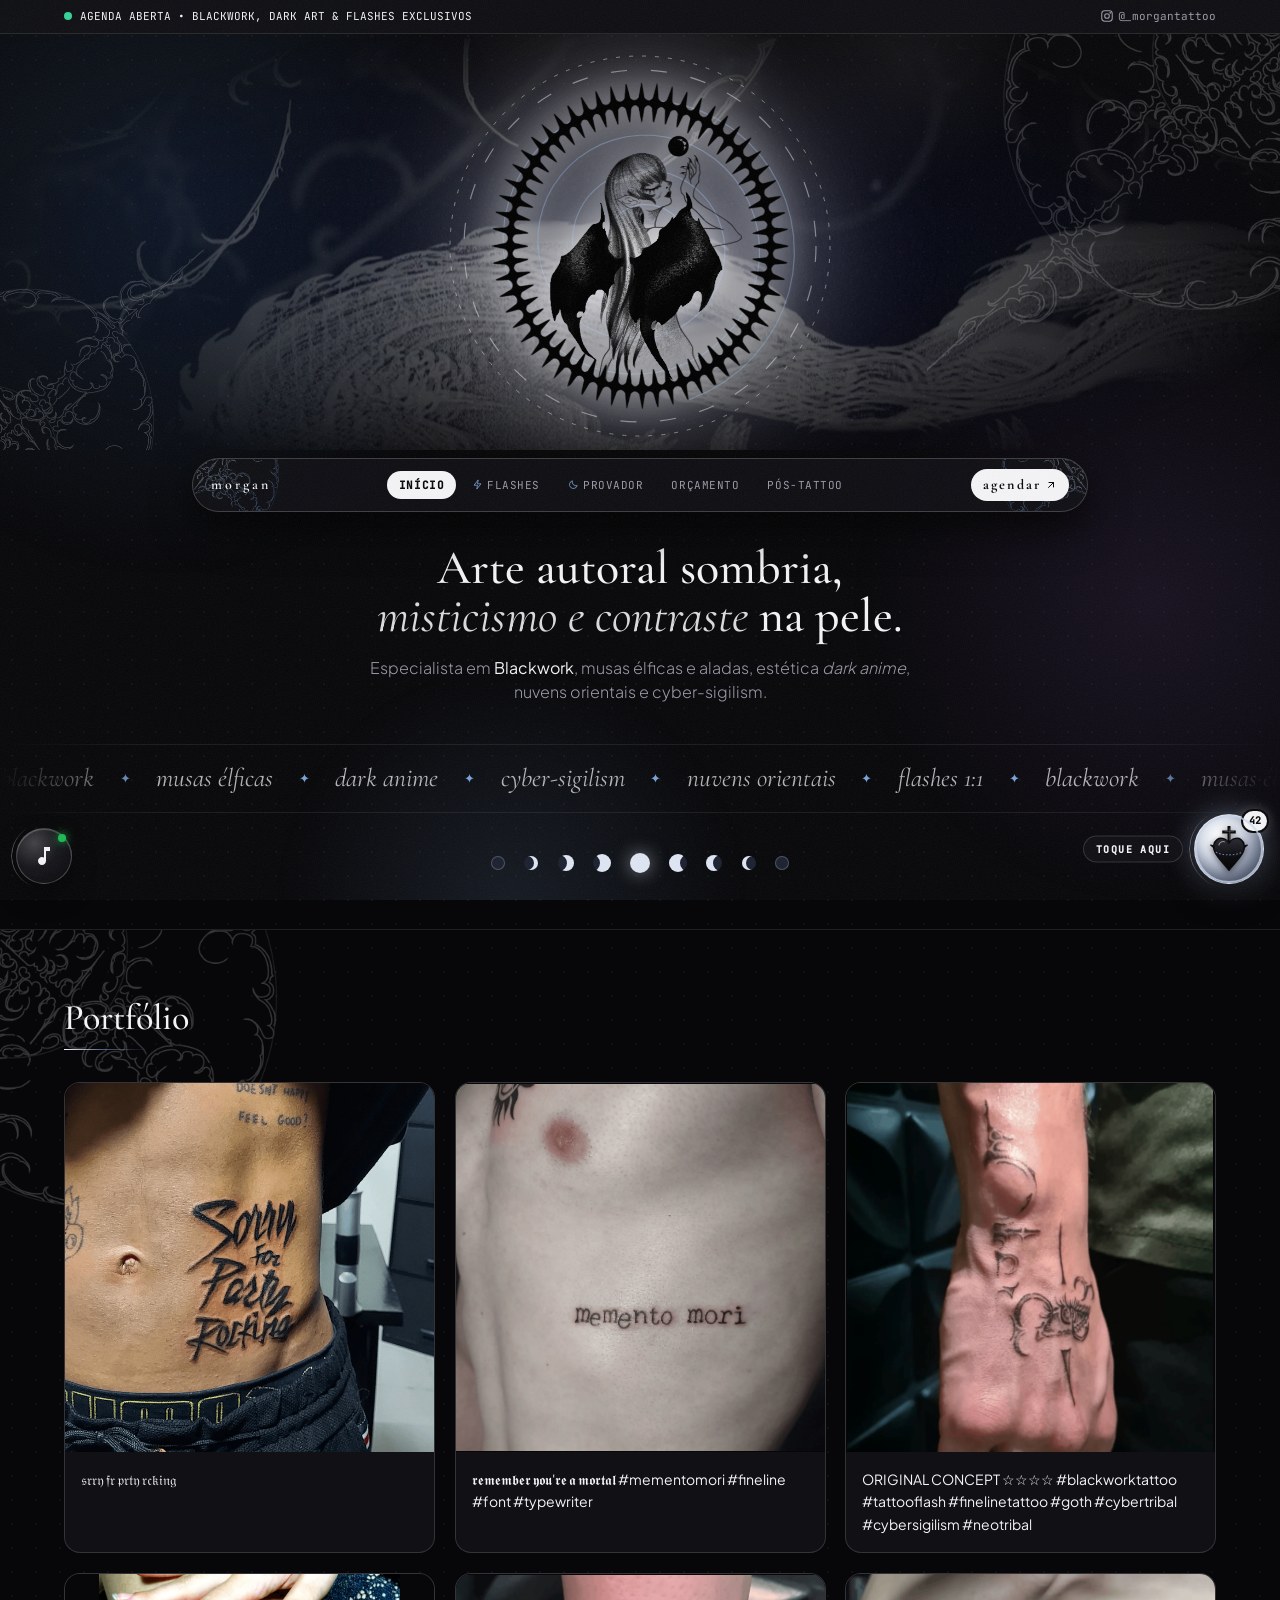
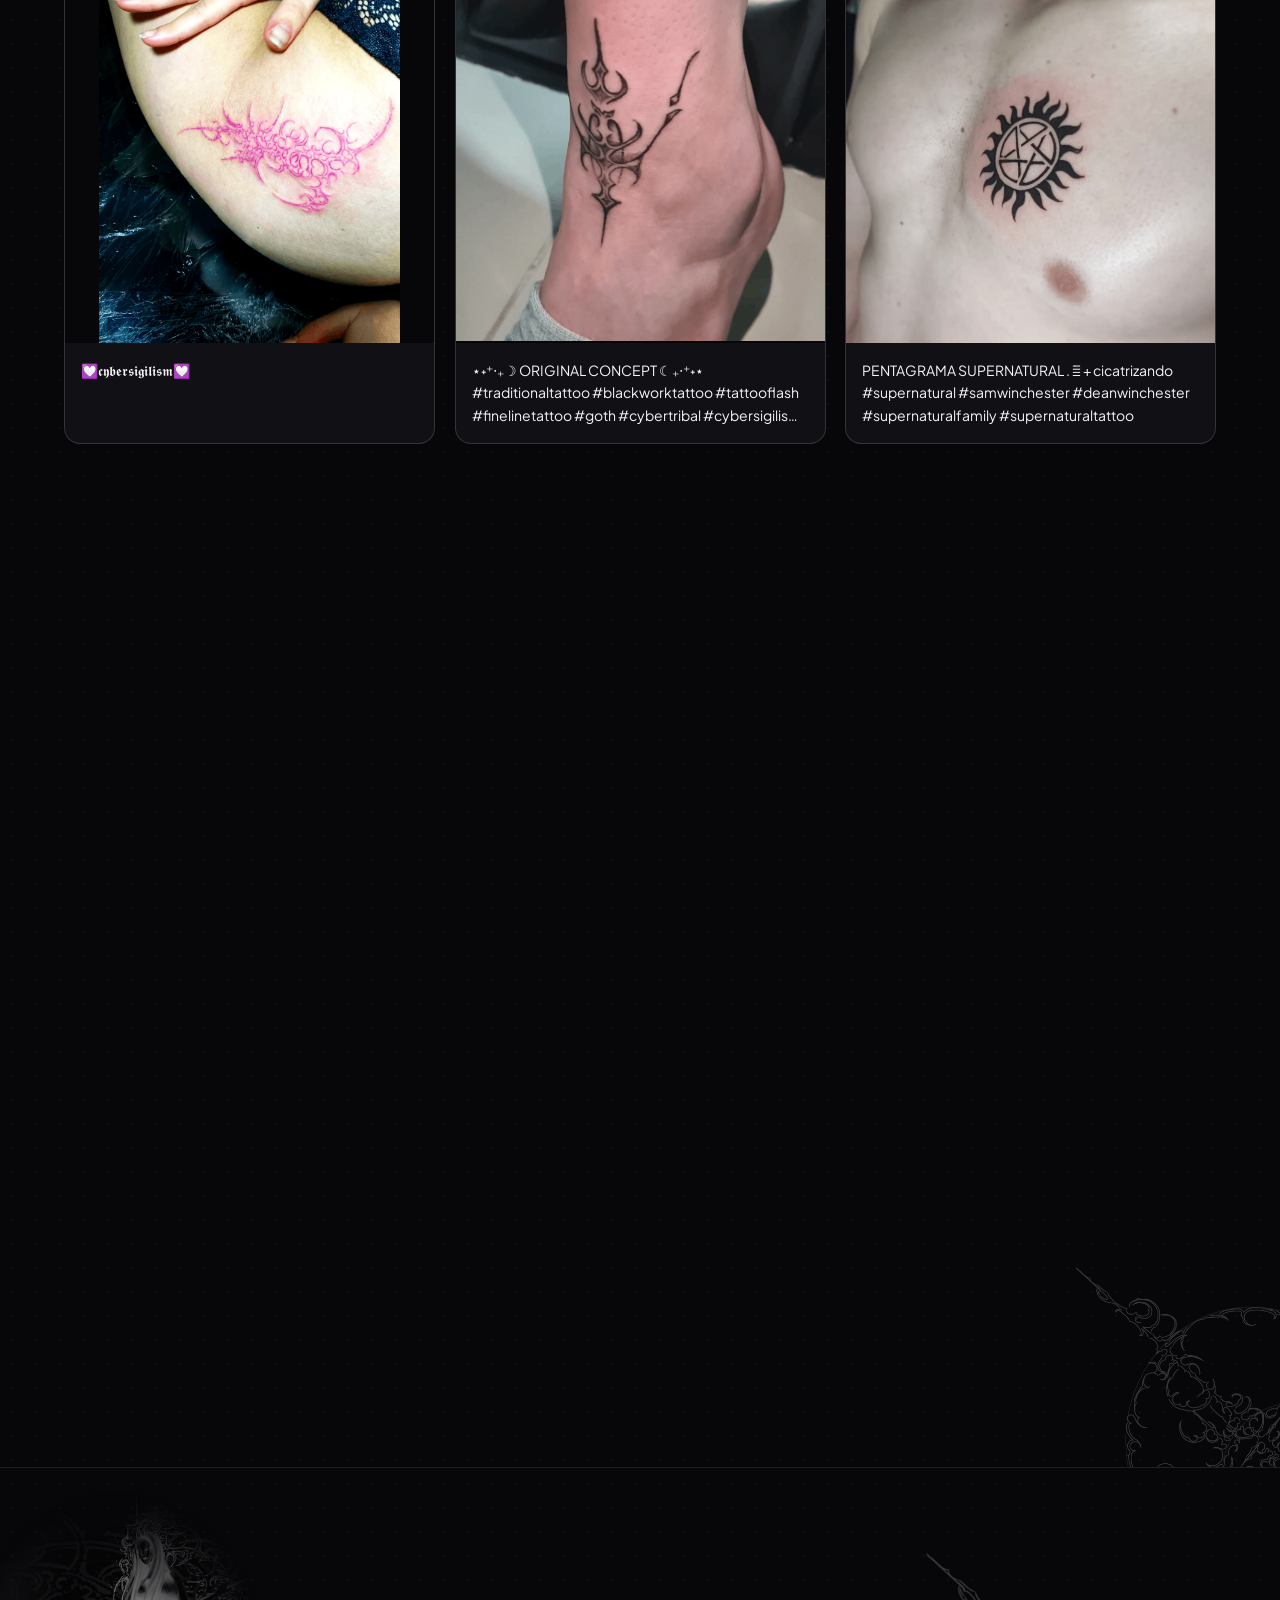
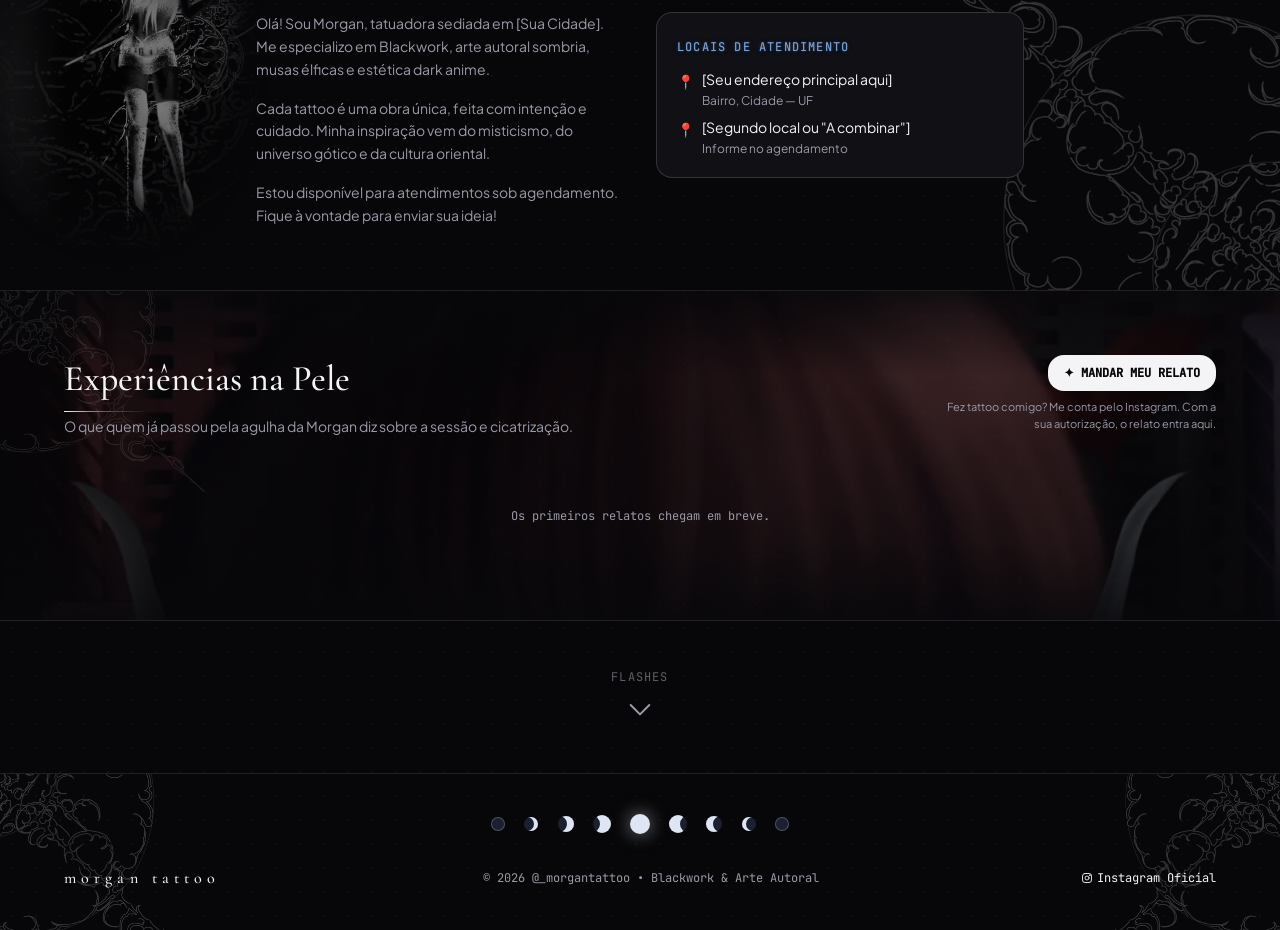
==== commit 9fa9ee23: "Coração gótico com cruz maior e filigranas no menu - Coração preto gótico com cruz e espinhos sobre " ====
--- a/index.html
+++ b/index.html
@@ -308,7 +308,6 @@
     #gothMiniGameWidget.hud-open #gothMiniHud { display: flex; }
     body:not(.admin-on) #gothMiniGameWidget { bottom: 1rem !important; right: 1rem !important; }
     @media (max-width: 639px) {
-      #gothHeartBtn { width: auto; }
       /* menu no celular: marca e "agendar" em cima, as 4 páginas numa segunda linha, todas visíveis */
       header.sticky > div { flex-wrap: wrap; row-gap: .5rem; }
       header.sticky nav.no-scrollbar { order: 3; width: 100%; justify-content: space-between; overflow: visible; }
@@ -606,6 +605,38 @@
     .quote-try img { width: 84px; height: 84px; object-fit: cover; border-radius: 10px; flex: none; }
     .price-grid input { width: 100%; min-width: 0; background: #070709; border: 1px solid rgba(255, 255, 255, .15); padding: .3rem .4rem; font: 12px 'JetBrains Mono', monospace; color: #fff; }
   </style>
+  <style id="v4">
+    /* Menu: filigranas nas pontas da pílula, em branco e azul */
+    html body header.sticky > div { position: relative; isolation: isolate; overflow: hidden; }
+    html body header.sticky > div::before, html body header.sticky > div::after {
+      content: ""; position: absolute; z-index: -1; pointer-events: none; top: -26px; width: 150px; aspect-ratio: 560 / 510;
+      background: linear-gradient(135deg, #F4F4F6 10%, #7BA3D8 55%, #2c4a7a);
+      -webkit-mask: url(./assets/img/fundos/filigrana.webp) no-repeat center / contain;
+              mask: url(./assets/img/fundos/filigrana.webp) no-repeat center / contain;
+      opacity: .42; animation: navFili 7s ease-in-out infinite;
+    }
+    html body header.sticky > div::before { left: -34px; }
+    html body header.sticky > div::after { right: -34px; transform: scaleX(-1); animation-delay: -3.5s; }
+    @keyframes navFili { 0%, 100% { opacity: .42; } 50% { opacity: .72; } }
+    @media (max-width: 639px) { html body header.sticky > div::before, html body header.sticky > div::after { width: 120px; top: -22px; } }
+
+    /* Coração: maior, preto e gótico sobre uma lua prateada, com ondas chamando para tocar */
+    .orb.orb-heart { width: 70px; height: 70px;
+      background: radial-gradient(circle at 36% 30%, #ffffff, #d9dfeb 32%, #8f9bb5 64%, #3a4560 100%);
+      border-color: rgba(244, 244, 246, .7);
+      box-shadow: 0 14px 34px -8px rgba(0, 0, 0, .95), 0 0 34px -6px rgba(170, 190, 225, .75), inset -6px -8px 16px rgba(0, 0, 0, .35); }
+    .orb-heart .orb-ico { width: 46px; height: 46px; filter: drop-shadow(0 2px 3px rgba(0, 0, 0, .55)); }
+    .orb-heart::after { content: ""; position: absolute; inset: 0; border-radius: 50%; pointer-events: none;
+      border: 2px solid rgba(200, 215, 240, .75); animation: heartRipple 2.4s cubic-bezier(.2, .7, .3, 1) infinite; }
+    @keyframes heartRipple { 0% { transform: scale(1); opacity: .8; } 100% { transform: scale(1.65); opacity: 0; } }
+    .orb-heart .orb-count { top: -4px; right: -4px; }
+    /* Antes do primeiro toque, o convite fica visível */
+    .orb-heart.is-new .orb-label { opacity: 1; translate: 0 -50%; animation: labelNudge 2.4s ease-in-out infinite; }
+    @keyframes labelNudge { 0%, 100% { translate: 0 -50%; } 50% { translate: -5px -50%; } }
+    @media (max-width: 639px) { .orb.orb-heart { width: 64px; height: 64px; } .orb-heart .orb-ico { width: 42px; height: 42px; } }
+    @media (prefers-reduced-motion: reduce) { .orb-heart::after, .orb-heart.is-new .orb-label, html body header.sticky > div::before, html body header.sticky > div::after { animation: none; } }
+  </style>
+
 
 </head>
 <body class="antialiased selection:bg-alabaster selection:text-obsidian">
@@ -918,12 +949,20 @@
     <!-- Botão Principal de Clique -->
     <!-- Botão redondo do coração (sem caixa): o total de almas fica numa bolinha no canto -->
     <button type="button" id="gothHeartBtn" onclick="spawnGothHeart(event)" class="orb orb-heart" aria-label="Estive aqui: deixar uma alma">
-      <svg id="gothHeartIcon" class="orb-ico" viewBox="0 0 24 24" aria-hidden="true">
-        <defs><linearGradient id="heartInk" x1="0" y1="0" x2="0" y2="1"><stop offset="0" stop-color="#6b1d2c"/><stop offset="1" stop-color="#14060a"/></linearGradient></defs>
-        <path d="M12 21.35l-1.45-1.32C5.4 15.36 2 12.28 2 8.5 2 5.42 4.42 3 7.5 3c1.74 0 3.41.81 4.5 2.09C13.09 3.81 14.76 3 16.5 3 19.58 3 22 5.42 22 8.5c0 3.78-3.4 6.86-8.55 11.54L12 21.35z" fill="url(#heartInk)" stroke="#F4F4F6" stroke-width="1.2" stroke-linejoin="round"/>
+      <svg id="gothHeartIcon" class="orb-ico" viewBox="0 0 40 40" aria-hidden="true">
+        <defs><linearGradient id="heartInk" x1="0" y1="0" x2="0" y2="1"><stop offset="0" stop-color="#2a2a33"/><stop offset=".55" stop-color="#0b0b0e"/><stop offset="1" stop-color="#000"/></linearGradient></defs>
+        <!-- cruz saindo do topo -->
+        <path d="M20 1.2v12M15.4 5.2h9.2" stroke="#070709" stroke-width="2.6" stroke-linecap="square"/>
+        <path d="M20.6 2v10.6M16.2 4.7h8.2" stroke="#F4F4F6" stroke-width=".5" opacity=".35"/>
+        <!-- coração gótico com espinhos nas laterais -->
+        <path d="M20 15.2C18.2 10.6 12.6 9.6 9.6 11.8 6.4 14.1 6 18.6 7.6 22.4 9.6 27.2 14.6 31.6 20 38.6c5.4-7 10.4-11.4 12.4-16.2 1.6-3.8 1.2-8.3-2-10.6-3-2.2-8.6-1.2-10.4 3.4z" fill="url(#heartInk)" stroke="#070709" stroke-width="1.2" stroke-linejoin="round"/>
+        <path d="M6.6 17.2l-2.6-.6 2.9 2.4M33.4 17.2l2.6-.6-2.9 2.4" fill="#070709" stroke="#070709" stroke-width="1" stroke-linejoin="round"/>
+        <!-- brilho e coroa de espinhos -->
+        <path d="M11.2 16.6c.5-2.4 2.8-3.6 5-2.8" fill="none" stroke="#F4F4F6" stroke-width=".9" stroke-linecap="round" opacity=".55"/>
+        <path d="M8.6 22.8c3.6 1.7 7.6 2.3 11.4 2.3s7.8-.6 11.4-2.3" fill="none" stroke="#7BA3D8" stroke-width=".9" stroke-dasharray="1.4 1.6" opacity=".8"/>
       </svg>
       <span id="gothHeartCount" class="orb-count">42</span>
-      <span class="orb-label">estive aqui</span>
+      <span class="orb-label">toque aqui</span>
     </button>
   </div>
 
@@ -2914,7 +2953,16 @@
       };
     }
 
+    window.addEventListener('DOMContentLoaded', () => {
+      const hb = document.getElementById('gothHeartBtn');
+      if (!hb || GOTH_USER_CLICKS) return;
+      hb.classList.add('is-new');
+      setTimeout(() => hb.classList.remove('is-new'), 7000);
+    });
+
     function renderGothHeartCount() {
+      const hb = document.getElementById('gothHeartBtn');
+      if (hb && GOTH_USER_CLICKS) hb.classList.remove('is-new');
       const el = document.getElementById('gothHeartCount');
       if (el) el.textContent = GOTH_HEARTS_COUNT;
 
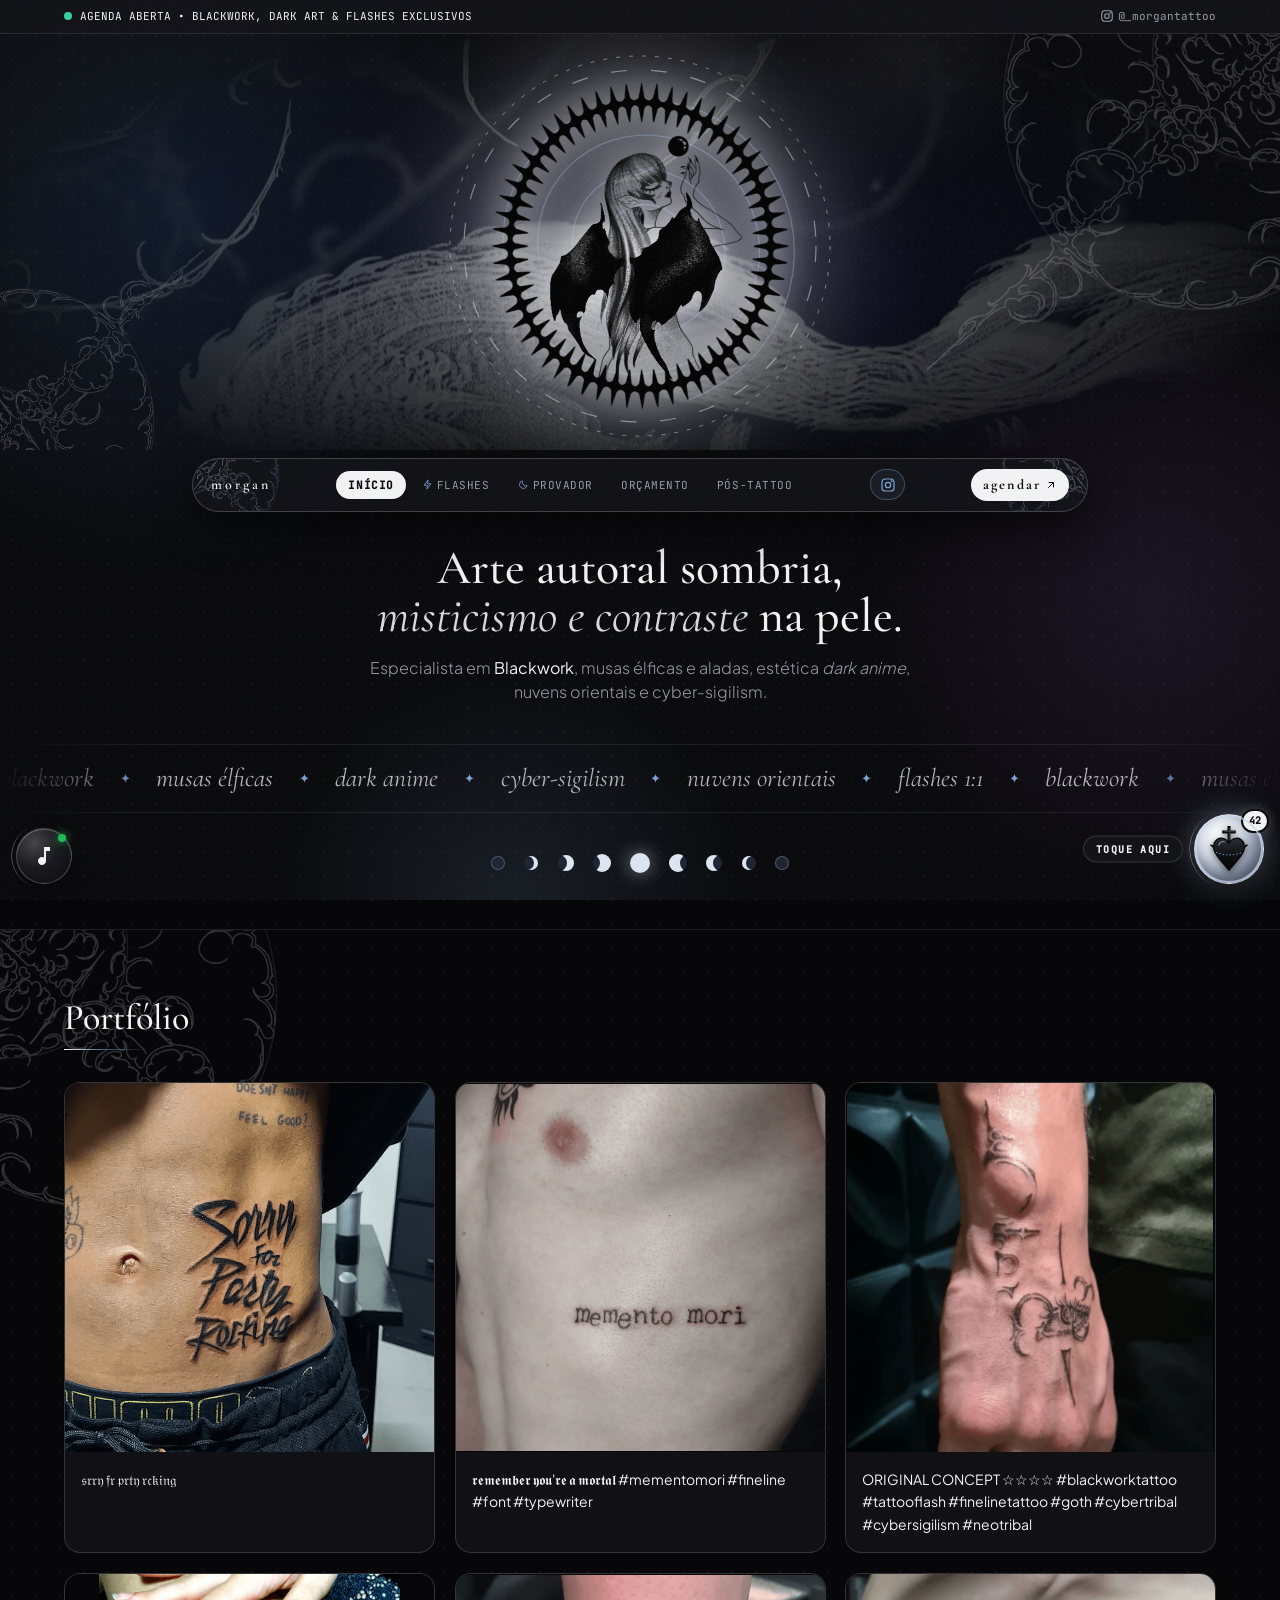
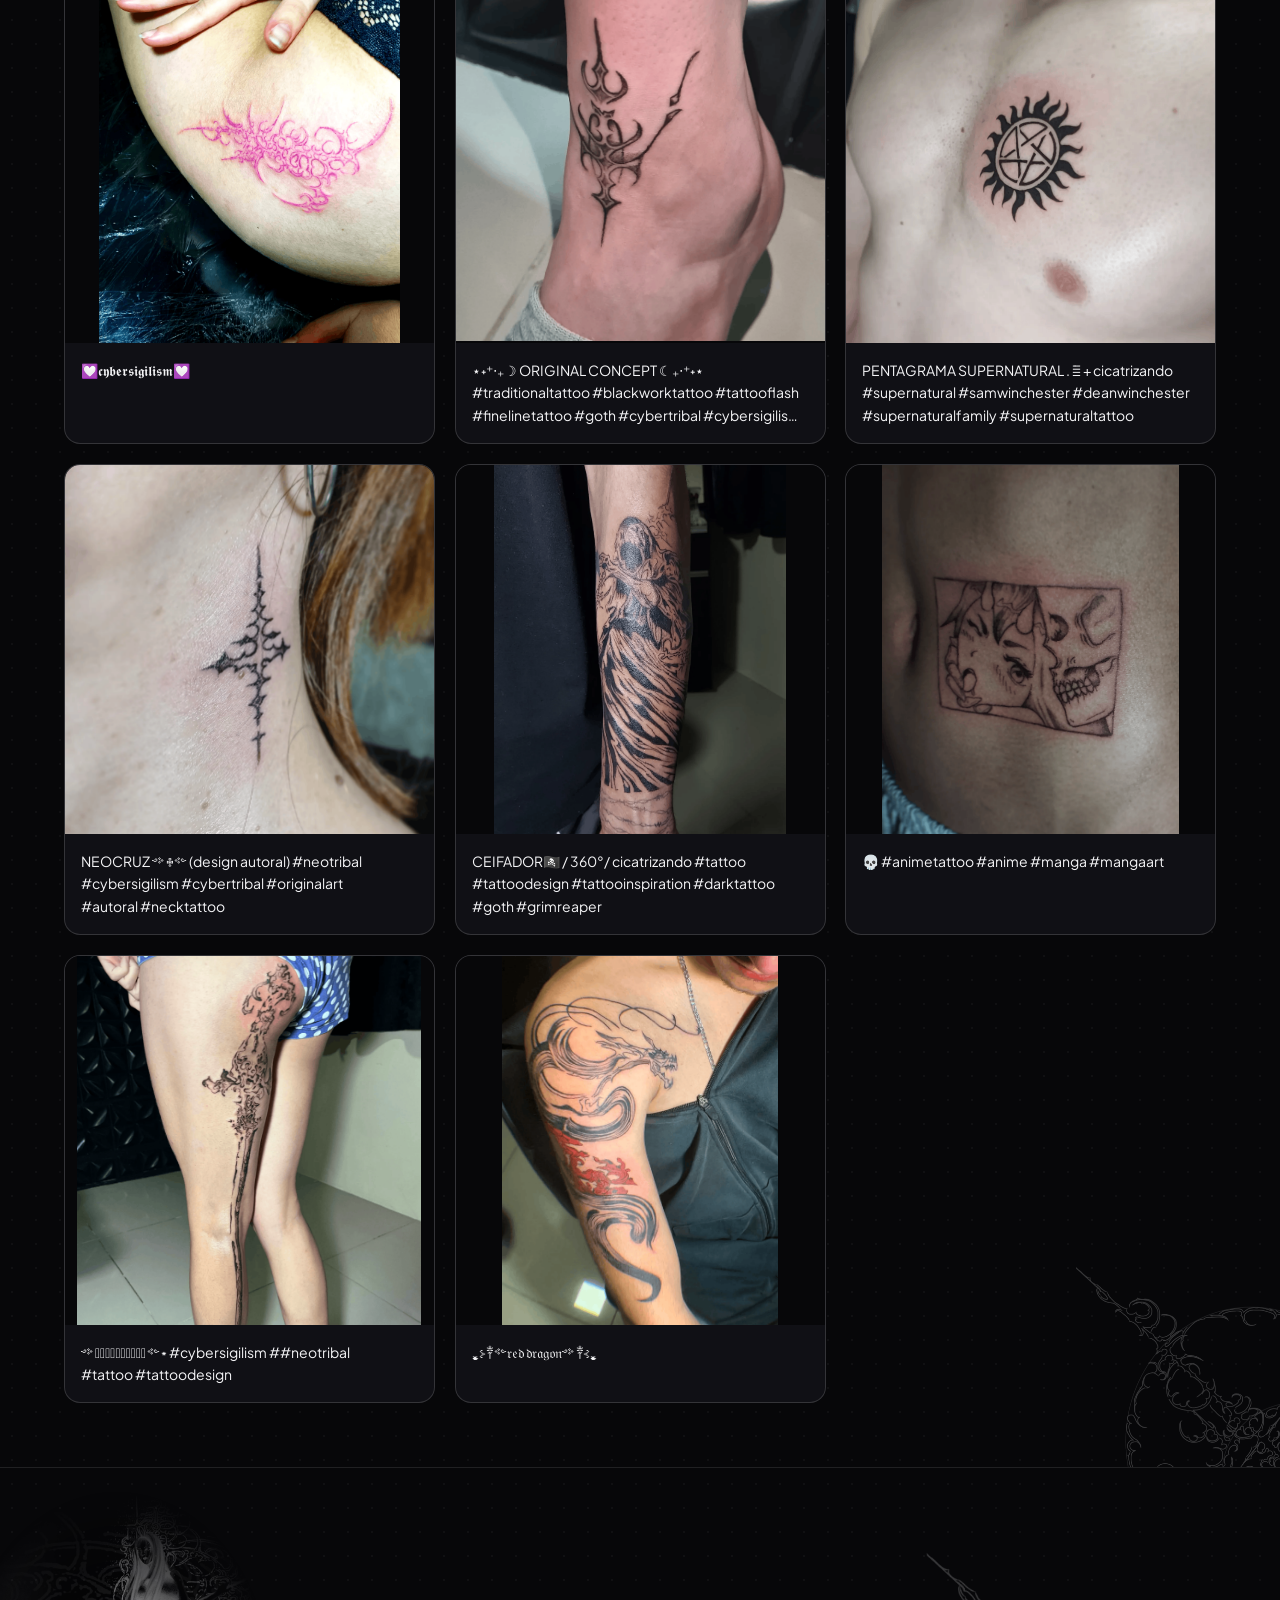
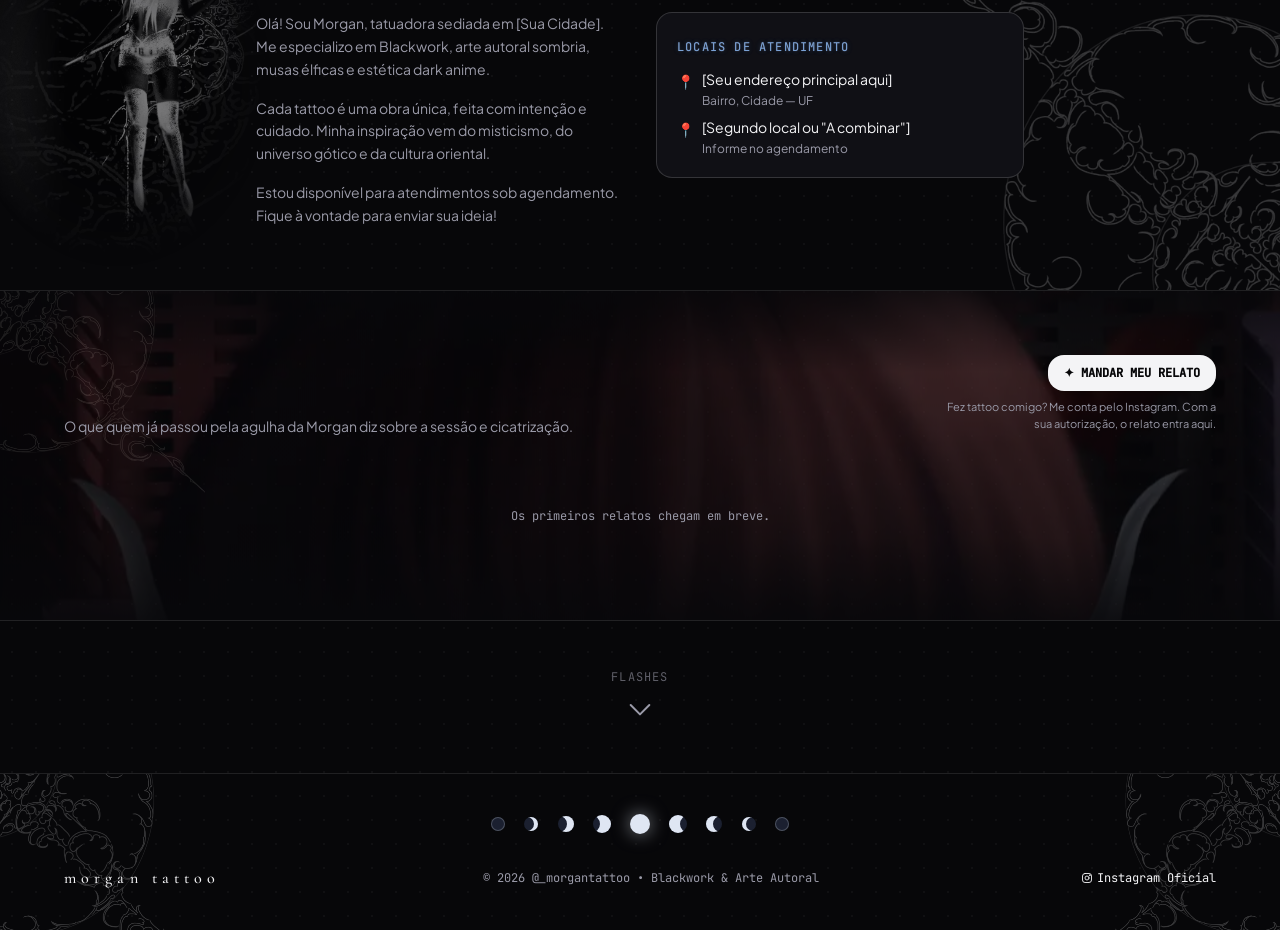
==== commit f2c185da: "Menu: botão do Instagram entre morgan e agendar Co-Authored-By: Claude Sonnet 5.5 <noreply@anthropic" ====
--- a/index.html
+++ b/index.html
@@ -635,7 +635,18 @@
     @keyframes labelNudge { 0%, 100% { translate: 0 -50%; } 50% { translate: -5px -50%; } }
     @media (max-width: 639px) { .orb.orb-heart { width: 64px; height: 64px; } .orb-heart .orb-ico { width: 42px; height: 42px; } }
     @media (prefers-reduced-motion: reduce) { .orb-heart::after, .orb-heart.is-new .orb-label, html body header.sticky > div::before, html body header.sticky > div::after { animation: none; } }
-  </style>
+      /* Instagram no menu: no celular ocupa o espaço entre "morgan" e "agendar" */
+    html body header.sticky .nav-insta { display: inline-flex; align-items: center; gap: .35rem; flex-shrink: 0; padding: .4rem .55rem; border-radius: 999px;
+      color: #F4F4F6; border: 1px solid rgba(123, 163, 216, .35); background: rgba(123, 163, 216, .08); font: 600 11px "JetBrains Mono", monospace; letter-spacing: .03em;
+      transition: border-color .3s, background .3s, box-shadow .3s; }
+    html body header.sticky .nav-insta .ico { width: 16px; height: 16px; color: #7BA3D8; }
+    html body header.sticky .nav-insta:hover, html body header.sticky .nav-insta:focus-visible { border-color: rgba(244, 244, 246, .7); background: rgba(123, 163, 216, .18); box-shadow: 0 0 18px -4px rgba(123, 163, 216, .7); }
+    html body header.sticky .nav-insta-txt { display: none; }
+    @media (max-width: 639px) {
+      html body header.sticky .nav-insta { margin-left: auto; }
+      html body header.sticky .nav-insta-txt { display: inline; }
+    }
+</style>
 
 
 </head>
@@ -1038,6 +1049,10 @@
           </a>
         </nav>
 
+        <a href="https://www.instagram.com/_morgantattoo/" target="_blank" rel="noopener noreferrer" class="nav-insta" aria-label="Instagram da Morgan (@_morgantattoo)">
+          <svg class="ico" aria-hidden="true"><use href="#i-insta"/></svg><span class="nav-insta-txt">_morgantattoo</span>
+        </a>
+
         <a href="#orcamento" onclick="showPage('orcamento'); return false;" class="bg-alabaster text-obsidian hover:bg-white px-3 py-1.5 rounded-sm font-serif lowercase tracking-[0.16em] text-xs sm:text-sm font-bold transition shrink-0 flex items-center gap-1">
           <span>agendar</span>
           <svg class="ico text-xs" aria-hidden="true"><use href="#i-arrow"/></svg>
@@ -1182,6 +1197,10 @@
           </a>
         </nav>
 
+        <a href="https://www.instagram.com/_morgantattoo/" target="_blank" rel="noopener noreferrer" class="nav-insta" aria-label="Instagram da Morgan (@_morgantattoo)">
+          <svg class="ico" aria-hidden="true"><use href="#i-insta"/></svg><span class="nav-insta-txt">_morgantattoo</span>
+        </a>
+
         <a href="#orcamento" onclick="showPage('orcamento'); return false;" class="bg-alabaster text-obsidian hover:bg-white px-3 py-1.5 rounded-sm font-serif lowercase tracking-[0.16em] text-xs sm:text-sm font-bold transition shrink-0 flex items-center gap-1">
           <span>agendar</span>
           <svg class="ico text-xs" aria-hidden="true"><use href="#i-arrow"/></svg>
@@ -1250,6 +1269,10 @@
             Pós-Tattoo
           </a>
         </nav>
+
+        <a href="https://www.instagram.com/_morgantattoo/" target="_blank" rel="noopener noreferrer" class="nav-insta" aria-label="Instagram da Morgan (@_morgantattoo)">
+          <svg class="ico" aria-hidden="true"><use href="#i-insta"/></svg><span class="nav-insta-txt">_morgantattoo</span>
+        </a>
 
         <a href="#orcamento" onclick="showPage('orcamento'); return false;" class="bg-alabaster text-obsidian hover:bg-white px-3 py-1.5 rounded-sm font-serif lowercase tracking-[0.16em] text-xs sm:text-sm font-bold transition shrink-0 flex items-center gap-1">
           <span>agendar</span>
@@ -1467,6 +1490,10 @@
             Pós-Tattoo
           </a>
         </nav>
+
+        <a href="https://www.instagram.com/_morgantattoo/" target="_blank" rel="noopener noreferrer" class="nav-insta" aria-label="Instagram da Morgan (@_morgantattoo)">
+          <svg class="ico" aria-hidden="true"><use href="#i-insta"/></svg><span class="nav-insta-txt">_morgantattoo</span>
+        </a>
 
         <a href="#orcamento" onclick="showPage('orcamento'); return false;" class="bg-alabaster text-obsidian hover:bg-white px-3 py-1.5 rounded-sm font-serif lowercase tracking-[0.16em] text-xs sm:text-sm font-bold transition shrink-0 flex items-center gap-1">
           <span>agendar</span>
@@ -1591,6 +1618,10 @@
             Pós-Tattoo
           </a>
         </nav>
+
+        <a href="https://www.instagram.com/_morgantattoo/" target="_blank" rel="noopener noreferrer" class="nav-insta" aria-label="Instagram da Morgan (@_morgantattoo)">
+          <svg class="ico" aria-hidden="true"><use href="#i-insta"/></svg><span class="nav-insta-txt">_morgantattoo</span>
+        </a>
 
         <a href="#orcamento" onclick="showPage('orcamento'); return false;" class="bg-alabaster text-obsidian hover:bg-white px-3 py-1.5 rounded-sm font-serif lowercase tracking-[0.16em] text-xs sm:text-sm font-bold transition shrink-0 flex items-center gap-1">
           <span>agendar</span>
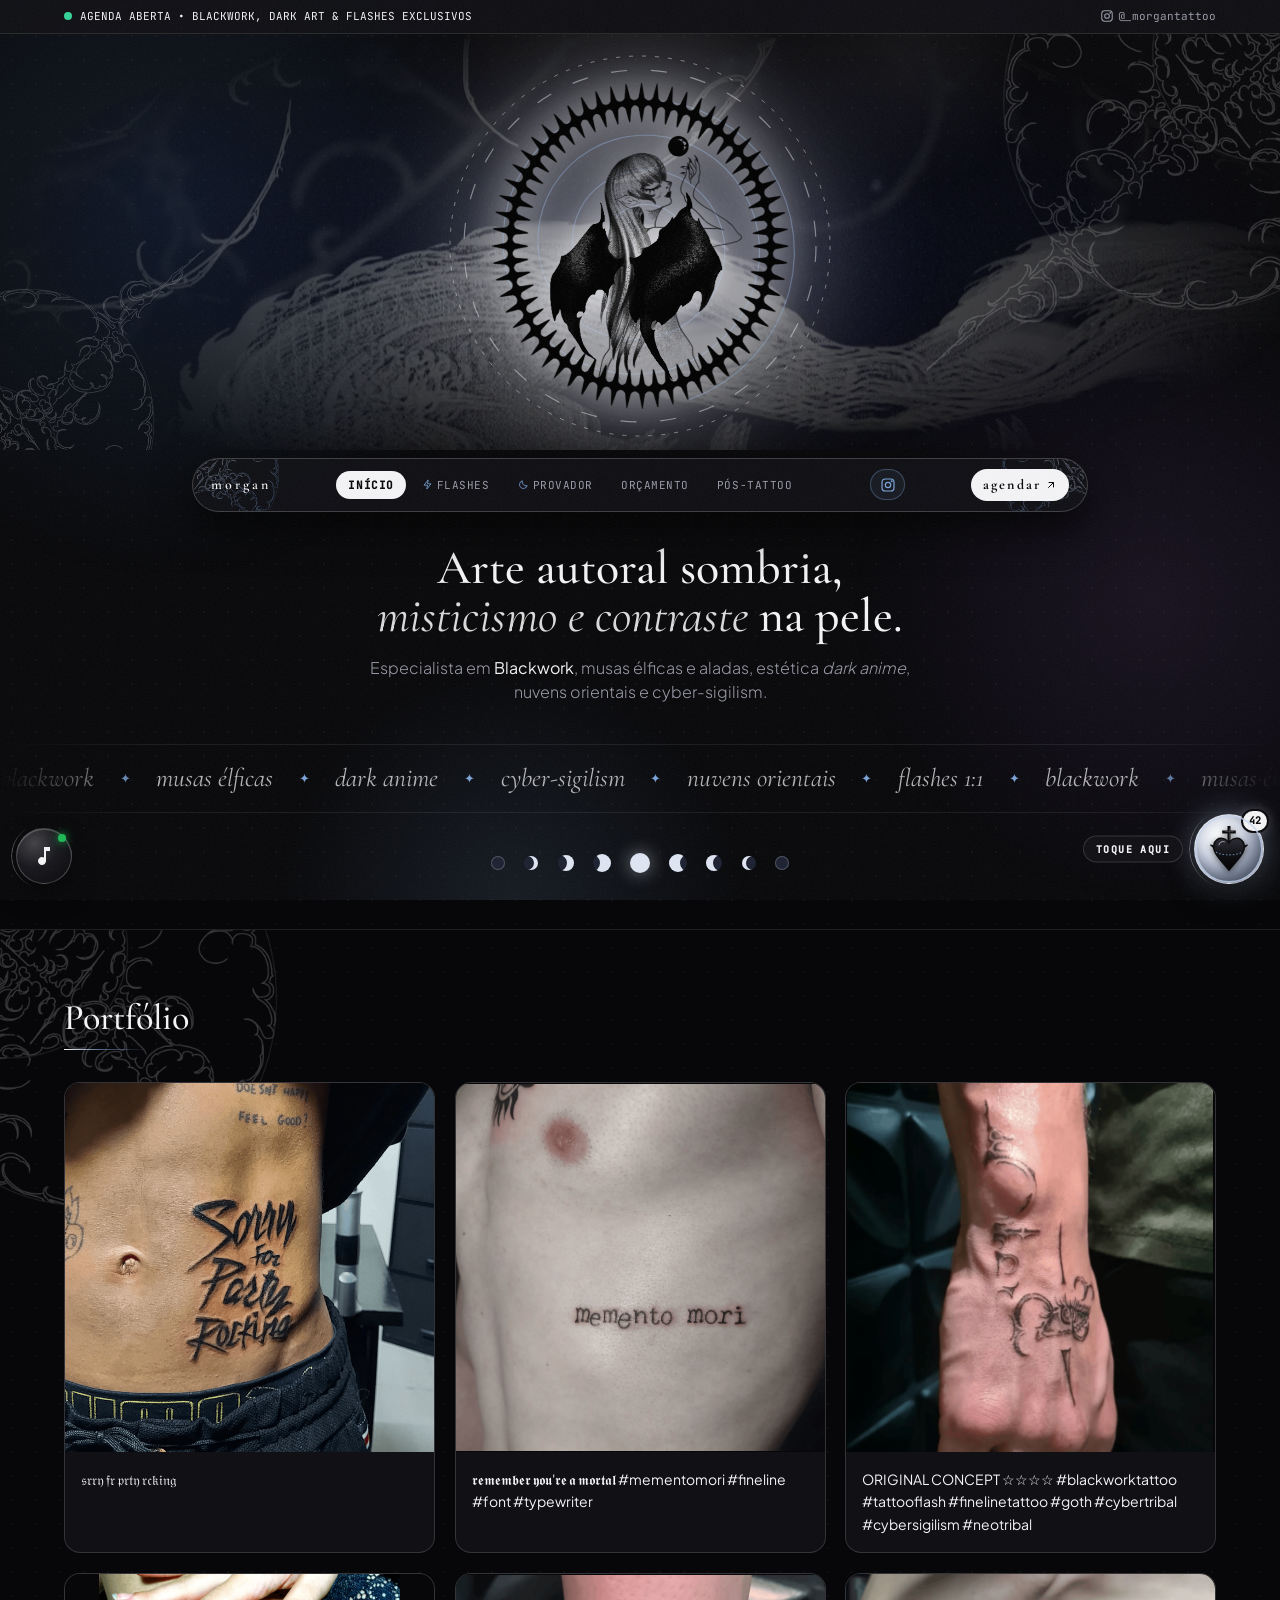
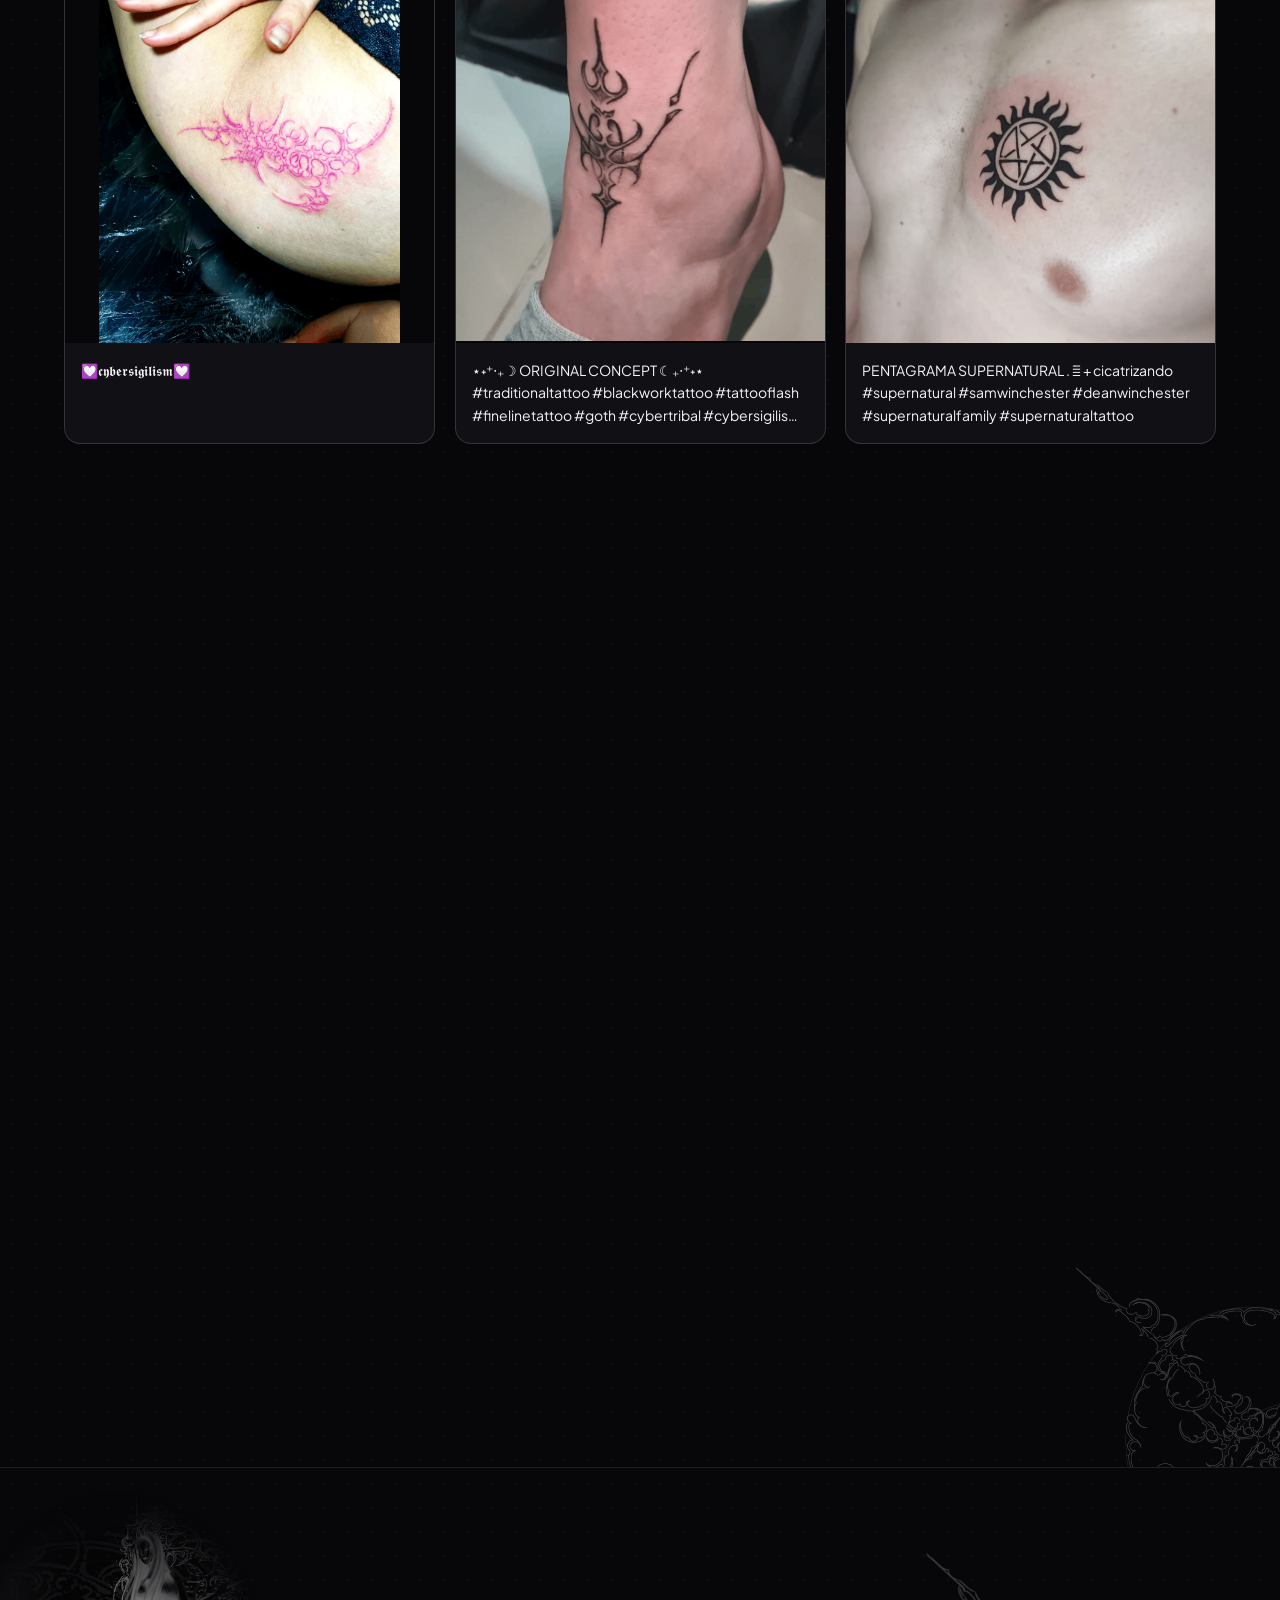
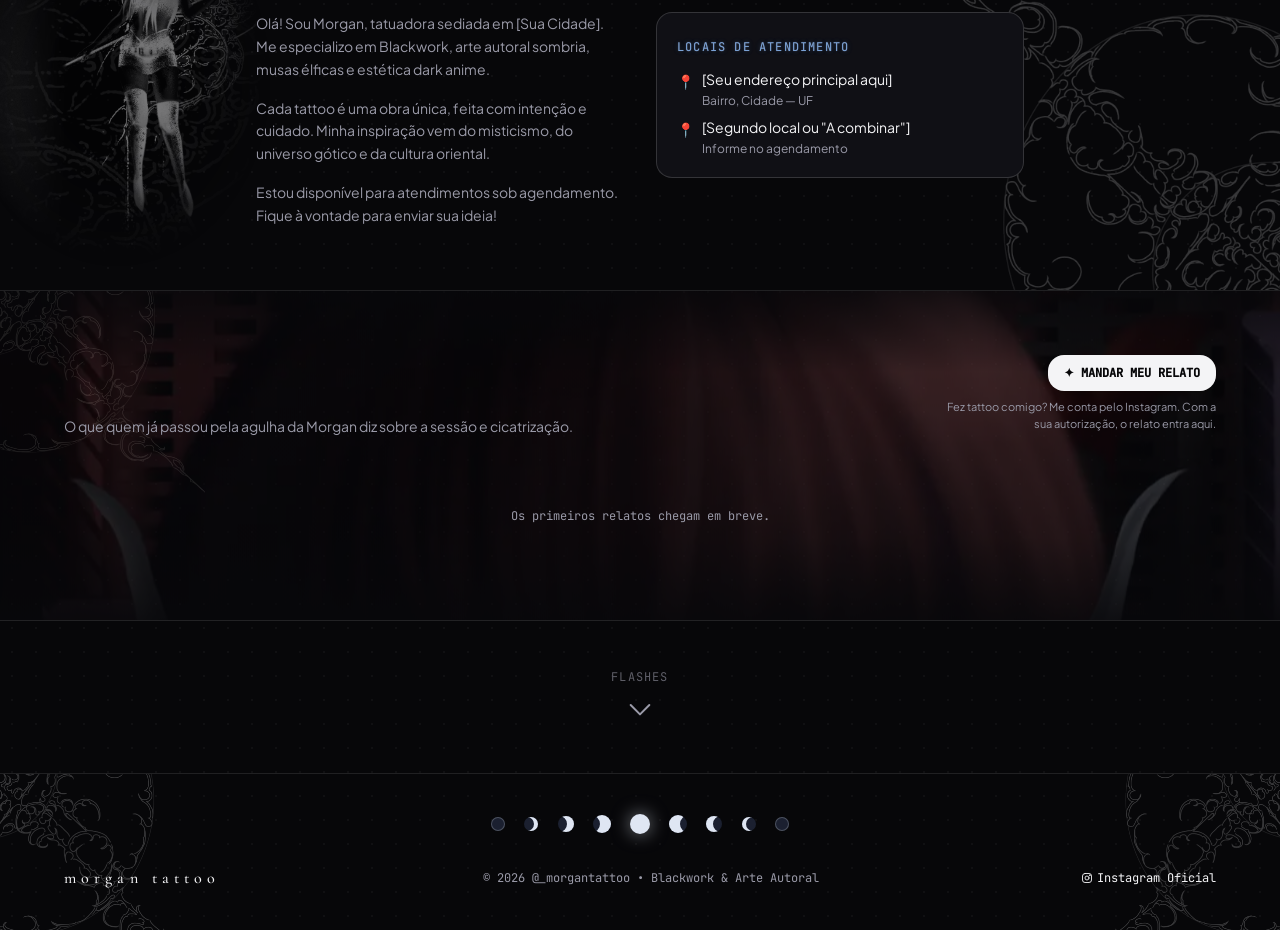
==== commit 3b7af013: "Provador com réguas de largura e altura; contador global de corações pronto para o Cloudflare Co-Aut" ====
--- a/index.html
+++ b/index.html
@@ -1560,12 +1560,12 @@
                 <div class="try-range"><label for="tryBgTol">Limpeza</label><input id="tryBgTol" type="range" min="4" max="80" step="1" value="22" onchange="tryState.bgTol = +this.value; tryRebuildArt()"><output id="tryBgTolOut">22</output></div>
                 <p class="text-[11px] text-mist mt-1">Se sumir parte do traço, diminua. Se sobrar sujeira do papel, aumente.</p>
               </div>
-              <div class="try-range"><label for="tryCm">Tamanho</label><input id="tryCm" type="range" min="1" max="45" step="0.5" value="10" oninput="tryState.sizeCm = +this.value; tryUpdateUi(); tryDraw()"><output id="tryCmOut">10 cm</output></div>
+              <div class="try-range"><label for="tryCm">Tamanho <small class="text-mist">(lado maior)</small></label><input id="tryCm" type="range" min="1" max="45" step="0.5" value="10" oninput="tryState.sizeCm = +this.value; tryUpdateUi(); tryDraw()"><output id="tryCmOut">10 cm</output></div>
               <div class="try-range"><label for="tryRot">Giro</label><input id="tryRot" type="range" min="-180" max="180" step="1" value="0" oninput="tryState.rot = +this.value; tryUpdateUi(); tryDraw()"><output id="tryRotOut">0°</output></div>
               <div class="try-range"><label for="tryOpacity">Tinta</label><input id="tryOpacity" type="range" min="30" max="100" step="1" value="88" oninput="tryState.opacity = this.value / 100; tryUpdateUi(); tryDraw()"><output id="tryOpacityOut">88%</output></div>
               <label class="flex items-center gap-2 text-xs text-mist mt-1"><input id="tryInk" type="checkbox" checked onchange="tryState.ink = this.checked; tryDraw()" class="accent-alabaster"> Misturar com a pele (efeito tinta)</label>
               <p id="tryDims" class="try-dims"></p>
-              <p class="text-[11px] text-mist mt-1">O tamanho vale para o traço do desenho (sem a margem vazia), pelo lado maior.</p>
+              <p class="text-[11px] text-mist mt-1">O tamanho vale para o traço do desenho (sem a margem vazia), pelo lado maior. As réguas no desenho mostram a largura e a altura.</p>
               <p class="text-[11px] text-mist mt-2">No celular: arraste com um dedo, use dois dedos para aumentar e girar. No computador: arraste, e use a rodinha (com Shift, gira).</p>
               <div class="try-sub">
                 <div class="flex flex-wrap gap-2">
@@ -2916,7 +2916,42 @@
     // =========================================================
     // MINI-GAME GÓTICO: "ESTIVE AQUI" (ALMAS, COMBO & CONQUISTAS)
     // =========================================================
-    let GOTH_HEARTS_COUNT = (() => {
+    // Contador de corações de todos os visitantes (servidor no Cloudflare, ver contador/LEIA-ME.md).
+    // Vazio = cada aparelho conta só os próprios toques, como antes.
+    const HEARTS_API = '';
+    const heartsSync = { pending: 0, timer: 0, busy: false };
+    function heartsApply(total) {
+      if (!Number.isFinite(total) || total < 0) return;
+      GOTH_HEARTS_COUNT = total + heartsSync.pending; // inclui os toques que ainda não foram enviados
+      renderGothHeartCount();
+    }
+    async function heartsLoad() {
+      if (!HEARTS_API) return;
+      try { const r = await fetch(HEARTS_API, { cache: 'no-store' }); if (r.ok) heartsApply((await r.json()).total); } catch (e) {}
+    }
+    function heartsQueue() { // junta os toques e manda de uma vez, 1,5 s depois do último
+      if (!HEARTS_API) return;
+      heartsSync.pending++; clearTimeout(heartsSync.timer); heartsSync.timer = setTimeout(heartsFlush, 1500);
+    }
+    async function heartsFlush() {
+      if (!HEARTS_API || heartsSync.busy || !heartsSync.pending) return;
+      const n = Math.min(heartsSync.pending, 30); heartsSync.pending -= n; heartsSync.busy = true;
+      let wait = 1500;
+      try {
+        const r = await fetch(HEARTS_API, { method: 'POST', headers: { 'Content-Type': 'text/plain' }, body: String(n), keepalive: true });
+        if (r.ok) heartsApply((await r.json()).total); // recusado (muitos toques seguidos): não insiste
+      } catch (e) { heartsSync.pending += n; wait = 10000; } // sem internet: tenta de novo depois
+      heartsSync.busy = false;
+      if (heartsSync.pending) { clearTimeout(heartsSync.timer); heartsSync.timer = setTimeout(heartsFlush, wait); }
+    }
+    window.addEventListener('pagehide', () => { // saiu da página: manda o que faltou
+      if (!HEARTS_API || !heartsSync.pending || !navigator.sendBeacon) return;
+      navigator.sendBeacon(HEARTS_API, new Blob([String(Math.min(heartsSync.pending, 30))], { type: 'text/plain' }));
+      heartsSync.pending = 0;
+    });
+    window.addEventListener('DOMContentLoaded', heartsLoad);
+
+    let GOTH_HEARTS_COUNT = HEARTS_API ? 0 : (() => {
       try {
         const saved = parseInt(localStorage.getItem('morgan_goth_hearts_v1'), 10);
         return Number.isFinite(saved) ? saved : 42;
@@ -3204,8 +3239,9 @@
       if (gothWidget) { gothWidget.classList.add('hud-open'); clearTimeout(window.__hudTimer); window.__hudTimer = setTimeout(() => gothWidget.classList.remove('hud-open'), 6000); }
       GOTH_HEARTS_COUNT++;
       GOTH_USER_CLICKS++;
+      heartsQueue();
       try {
-        localStorage.setItem('morgan_goth_hearts_v1', GOTH_HEARTS_COUNT);
+        if (!HEARTS_API) localStorage.setItem('morgan_goth_hearts_v1', GOTH_HEARTS_COUNT);
         localStorage.setItem('morgan_user_clicks_v2', GOTH_USER_CLICKS);
       } catch (err) {}
 
@@ -3861,14 +3897,40 @@
               ctx.beginPath(); ctx.arc(P.x, P.y, 4.5, 0, Math.PI * 2); ctx.fillStyle = '#F4F4F6'; ctx.fill(); ctx.lineWidth = 1.5; ctx.strokeStyle = '#070709'; ctx.stroke();
             }
             ctx.restore();
-          } else if (size && !tryMeshActive()) { // contorno tracejado só na tela (não sai na imagem baixada)
-            ctx.save(); ctx.translate(v.ox + tryState.cx * s, v.oy + tryState.cy * s); ctx.rotate(tryState.rot * Math.PI / 180);
-            ctx.setLineDash([5, 6]); ctx.lineWidth = 1; ctx.strokeStyle = 'rgba(244,244,246,.45)';
-            ctx.strokeRect(-size.w / 2 - 6, -size.h / 2 - 6, size.w + 12, size.h + 12); ctx.restore();
+          } else if (size && !tryMeshActive()) { // contorno e réguas só na tela (não saem na imagem baixada)
+            const dmr = tryArtDimsCm(), rot = tryState.rot * Math.PI / 180, hw = size.w / 2, hh = size.h / 2;
+            ctx.save(); ctx.translate(v.ox + tryState.cx * s, v.oy + tryState.cy * s); ctx.rotate(rot);
+            ctx.setLineDash([5, 6]); ctx.lineWidth = 1; ctx.strokeStyle = 'rgba(244,244,246,.4)';
+            ctx.strokeRect(-hw, -hh, size.w, size.h); ctx.setLineDash([]);
+            // régua: linha com pontas, encostada no traço, e a medida sempre de pé para ler
+            const ruler = (x0, y0, x1, y1, tx, ty, label) => {
+              ctx.lineWidth = 3; ctx.strokeStyle = 'rgba(7,7,9,.6)';
+              ctx.beginPath(); ctx.moveTo(x0, y0); ctx.lineTo(x1, y1); ctx.stroke();
+              ctx.lineWidth = 1.4; ctx.strokeStyle = '#7BA3D8';
+              ctx.beginPath(); ctx.moveTo(x0, y0); ctx.lineTo(x1, y1); ctx.stroke();
+              const nx = y0 === y1 ? 0 : 5, ny = y0 === y1 ? 5 : 0;
+              ctx.beginPath(); ctx.moveTo(x0 - nx, y0 - ny); ctx.lineTo(x0 + nx, y0 + ny); ctx.moveTo(x1 - nx, y1 - ny); ctx.lineTo(x1 + nx, y1 + ny); ctx.stroke();
+              labels.push({ x: v.ox + tryState.cx * s + tx * Math.cos(rot) - ty * Math.sin(rot), y: v.oy + tryState.cy * s + tx * Math.sin(rot) + ty * Math.cos(rot), label });
+            };
+            const labels = [];
+            if (dmr) {
+              ruler(-hw, -hh - 9, hw, -hh - 9, 0, -hh - 22, `↔ ${tryFmtCm(dmr.w)} cm`);
+              ruler(hw + 9, -hh, hw + 9, hh, hw + 9 + 36, 0, `↕ ${tryFmtCm(dmr.h)} cm`);
+            }
+            ctx.restore();
+            // medidas sempre de pé e dentro da tela
+            ctx.font = '600 11px "JetBrains Mono", monospace'; ctx.textAlign = 'center'; ctx.textBaseline = 'middle';
+            for (const L of labels) {
+              const w = ctx.measureText(L.label).width + 10;
+              const x = Math.min(r.width - w / 2 - 4, Math.max(w / 2 + 4, L.x)), y = Math.min(r.height - 44, Math.max(13, L.y));
+              ctx.fillStyle = 'rgba(7,7,9,.82)'; ctx.fillRect(x - w / 2, y - 9, w, 18);
+              ctx.fillStyle = '#F4F4F6'; ctx.fillText(L.label, x, y + 1);
+            }
+            ctx.textBaseline = 'alphabetic';
           }
           const dm = tryArtDimsCm();
           if (dm) { // medida do traço no rodapé do palco
-            const txt = `traço ${tryFmtCm(dm.w)} × ${tryFmtCm(dm.h)} cm` + (tryMeshActive() ? ' (sem malha)' : '');
+            const txt = `largura ${tryFmtCm(dm.w)} · altura ${tryFmtCm(dm.h)} cm` + (tryMeshActive() ? ' (sem malha)' : '');
             ctx.font = '600 11px "JetBrains Mono", monospace'; ctx.textAlign = 'center';
             const tw = ctx.measureText(txt).width + 18;
             ctx.fillStyle = 'rgba(7,7,9,.72)'; ctx.fillRect(r.width / 2 - tw / 2, r.height - 30, tw, 20);
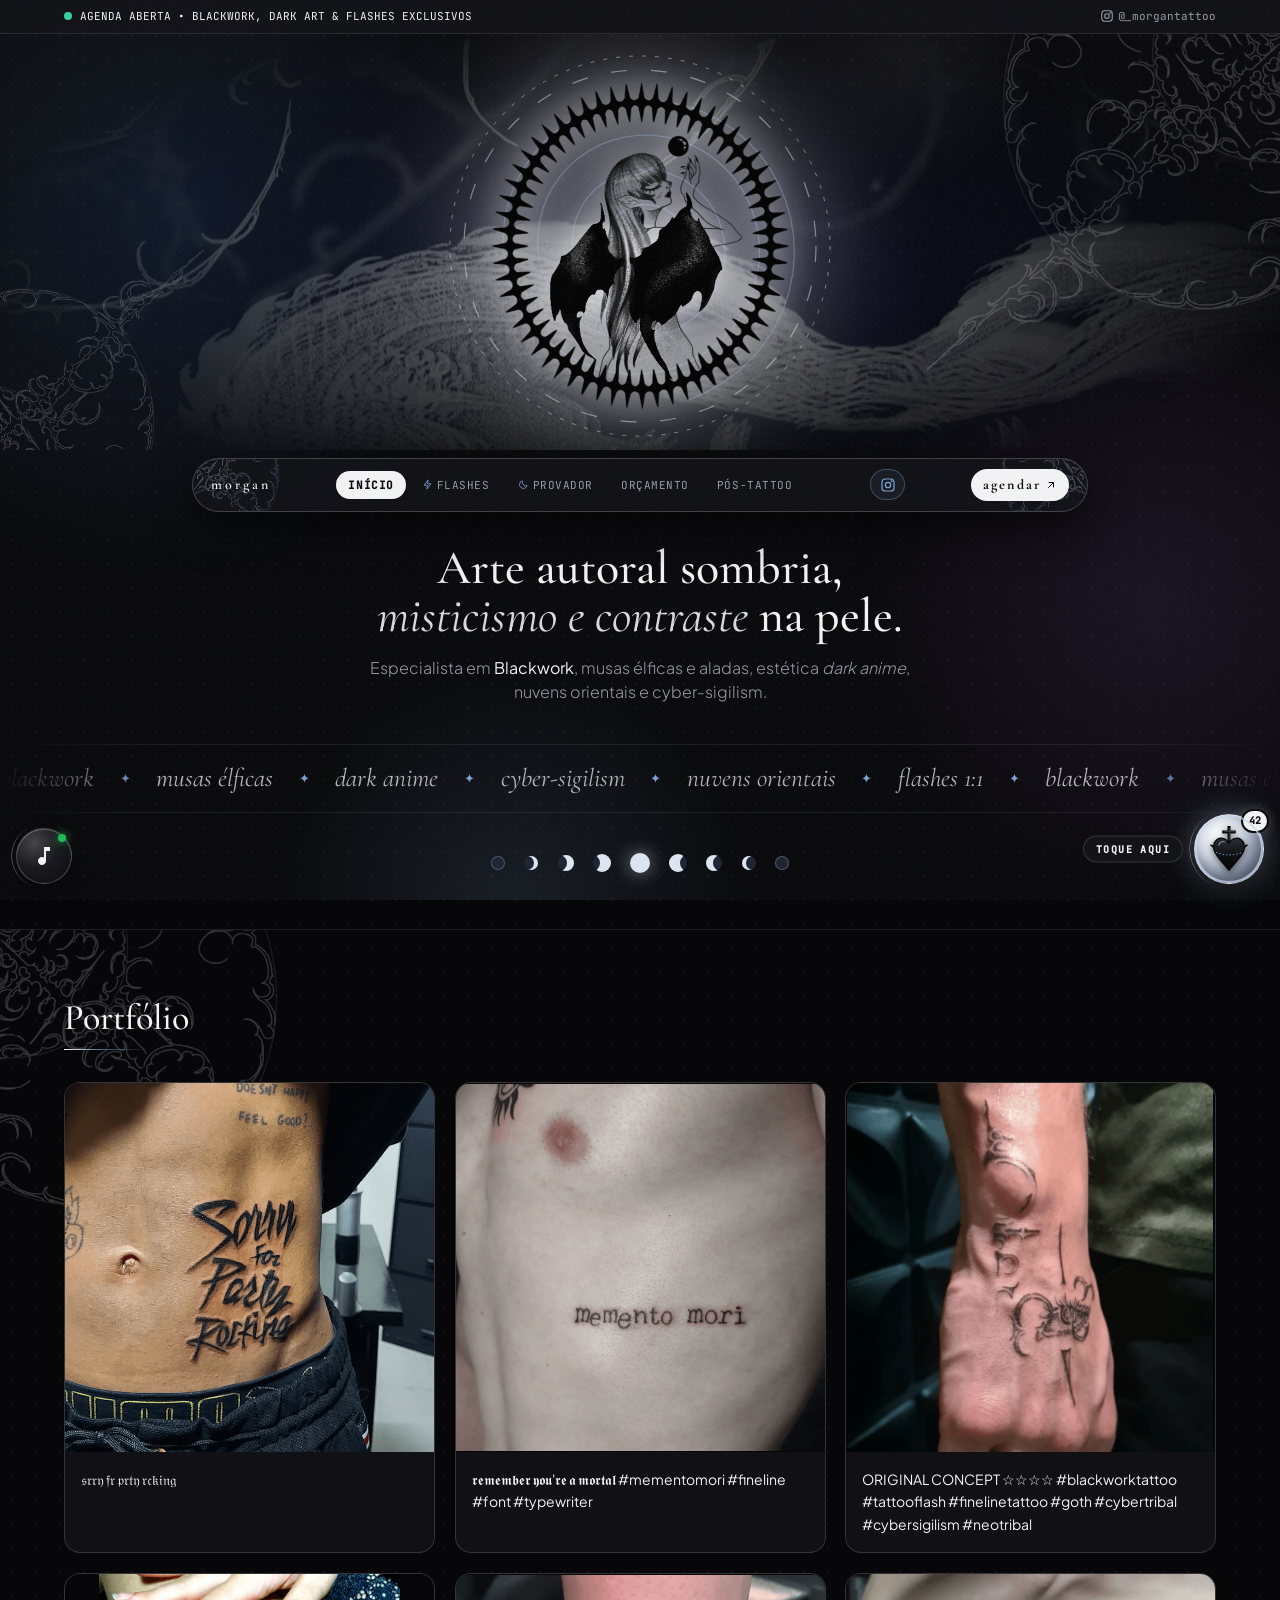
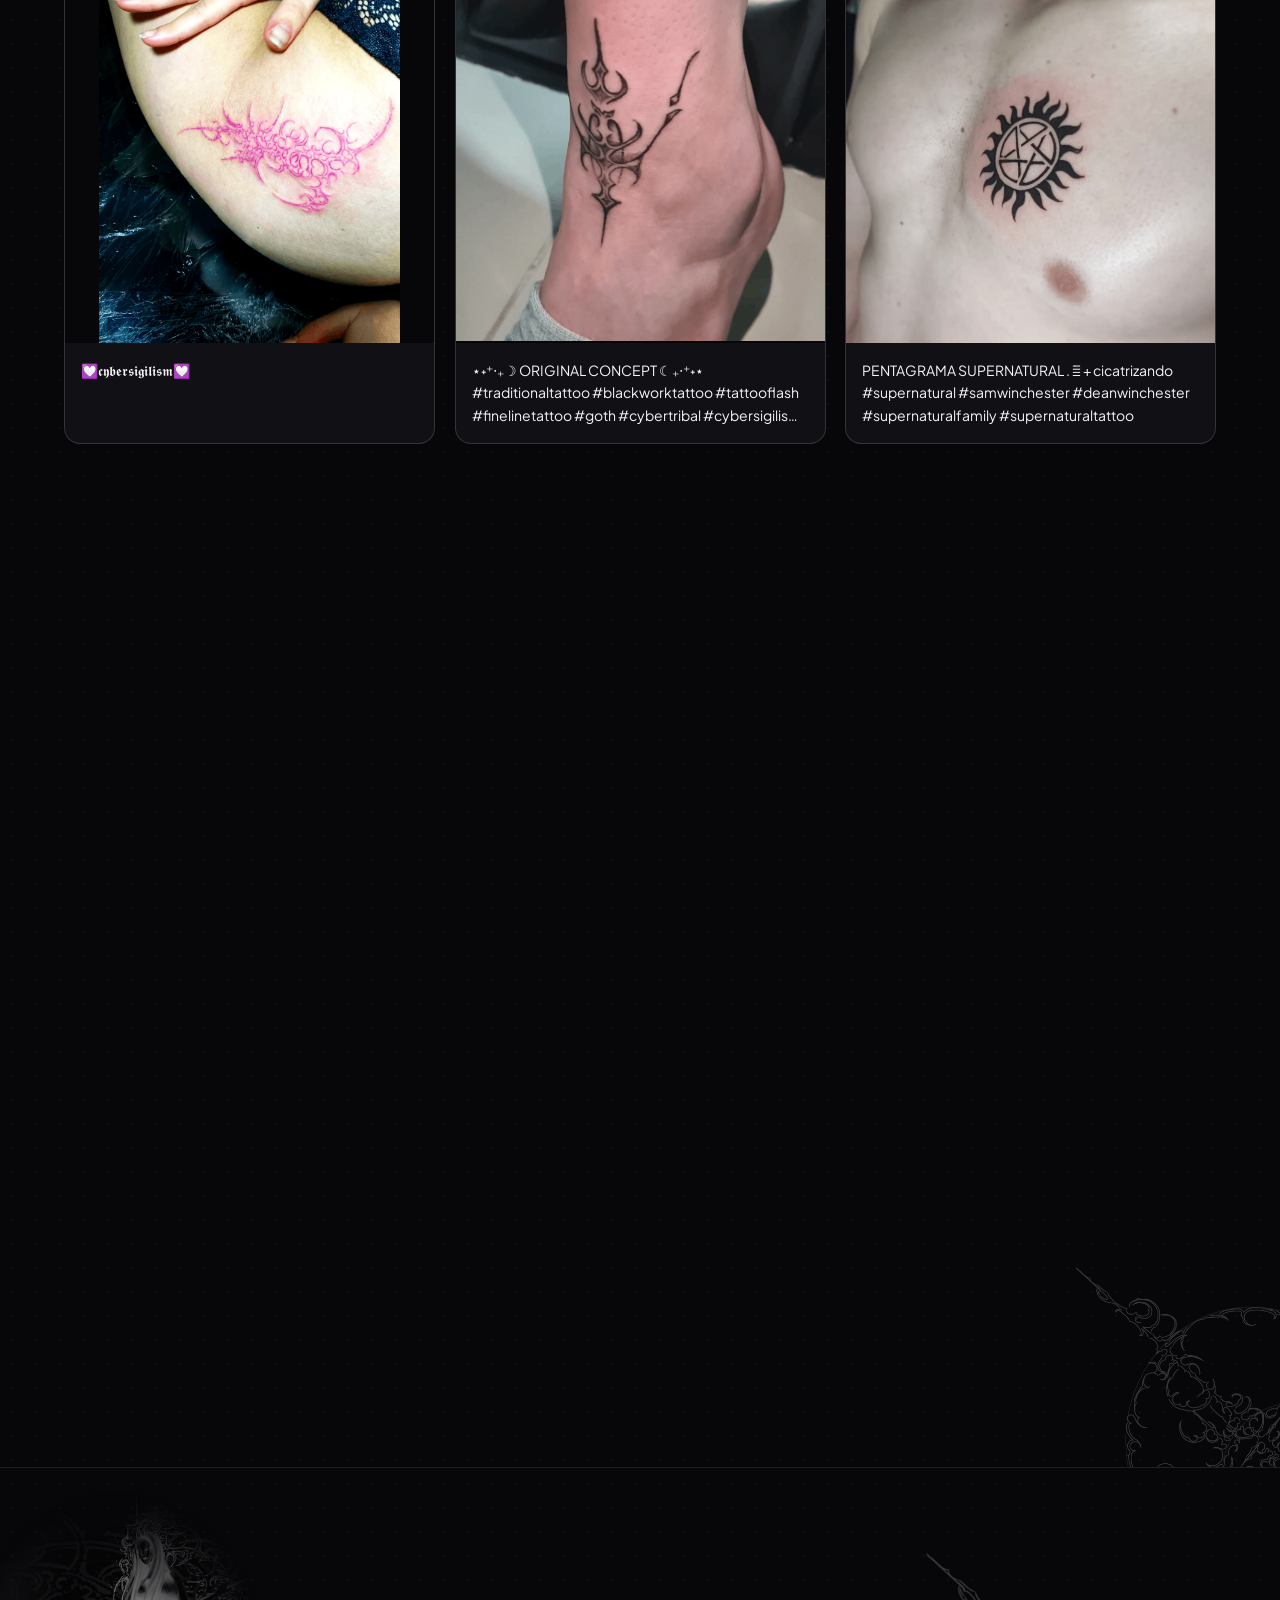
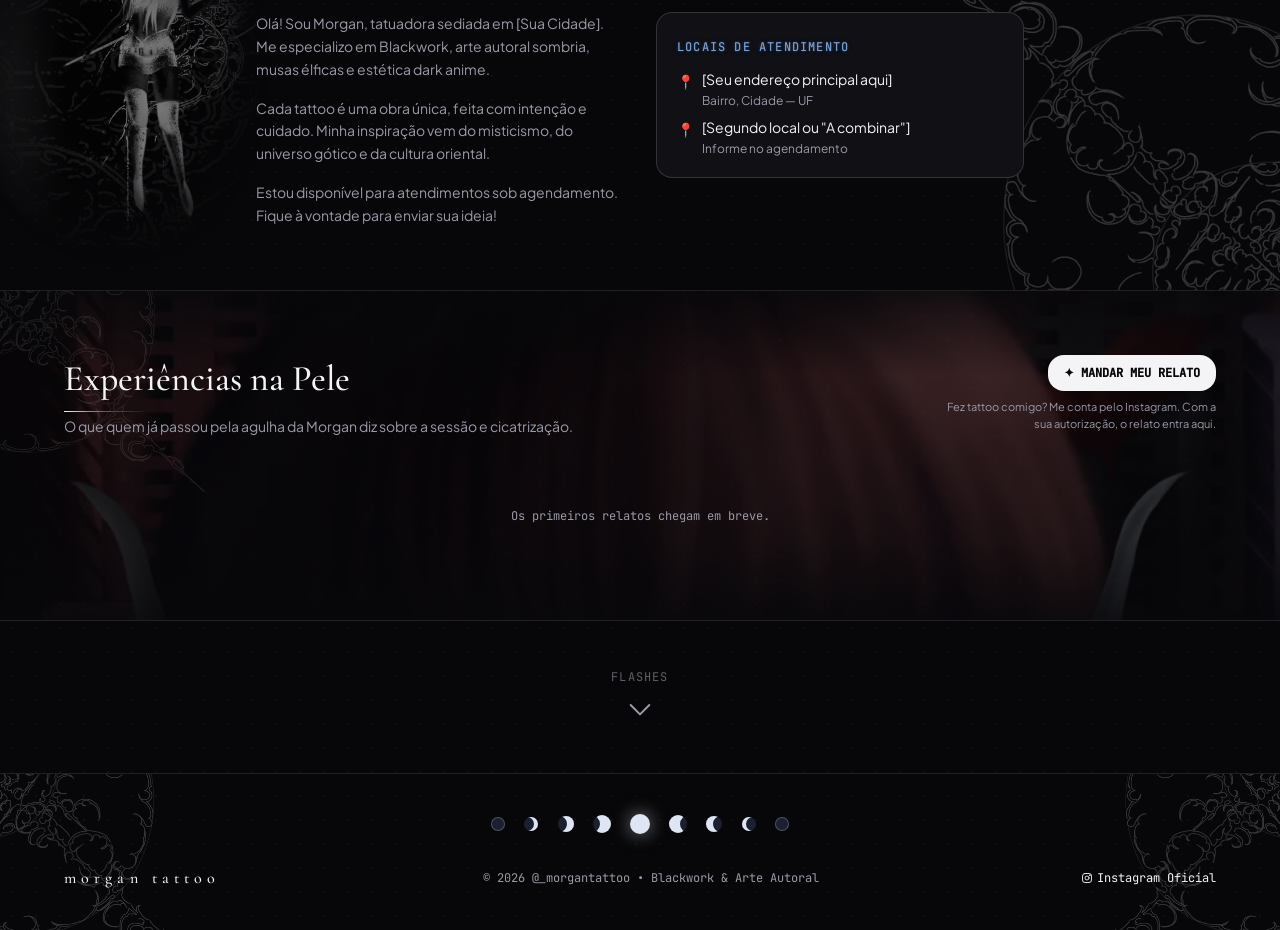
==== commit 8c93ec07: "Provador: barra de ajuste ao tocar no desenho e tamanho real visível com a malha Co-Authored-By: Cla" ====
--- a/index.html
+++ b/index.html
@@ -646,6 +646,20 @@
       html body header.sticky .nav-insta { margin-left: auto; }
       html body header.sticky .nav-insta-txt { display: inline; }
     }
+    /* Barra de ajuste no topo do palco: aparece ao tocar no desenho */
+    .try-tools { position: absolute; top: 10px; left: 50%; translate: -50% 0; z-index: 2; display: flex; gap: 6px; padding: 5px; border-radius: 999px; white-space: nowrap;
+      background: rgba(11, 11, 16, .84); -webkit-backdrop-filter: blur(10px); backdrop-filter: blur(10px); border: 1px solid rgba(123, 163, 216, .5);
+      box-shadow: 0 12px 30px -10px rgba(0, 0, 0, .9), 0 0 22px -8px rgba(123, 163, 216, .7); animation: toolsIn .25s var(--ease); }
+    .try-tools[hidden], .try-tools button[hidden] { display: none; }
+    .try-tools button { display: inline-flex; align-items: center; gap: 6px; min-height: 36px; padding: 0 12px; border-radius: 999px; color: #F4F4F6;
+      background: rgba(255, 255, 255, .06); border: 1px solid rgba(255, 255, 255, .14); font: 700 11px 'JetBrains Mono', monospace; letter-spacing: .05em; text-transform: uppercase; cursor: pointer; transition: background .2s, color .2s; }
+    .try-tools button svg { width: 17px; height: 17px; color: #7BA3D8; }
+    .try-tools button:hover { background: rgba(123, 163, 216, .2); }
+    .try-tools button.is-on { background: #F4F4F6; color: #070709; }
+    .try-tools button.is-on svg { color: #070709; }
+    .try-tools .try-tools-x { padding: 0 11px; color: #9A9AA8; }
+    @keyframes toolsIn { from { opacity: 0; translate: -50% -8px; } to { opacity: 1; translate: -50% 0; } }
+    @media (prefers-reduced-motion: reduce) { .try-tools { animation: none; } }
 </style>
 
 
@@ -1516,6 +1530,14 @@
           <div class="lg:col-span-8">
             <div id="tryStage" class="try-stage">
               <canvas id="tryCanvas" tabindex="0" aria-label="Foto com a arte por cima. Arraste para mover; use os controles ao lado para tamanho e giro."></canvas>
+              <div id="tryTools" class="try-tools" role="toolbar" aria-label="Ajustar o desenho" hidden>
+                <button type="button" id="tryToolMesh" onclick="tryToggleMesh()">
+                  <svg viewBox="0 0 20 20" aria-hidden="true"><path d="M3 4c4.5 1.6 9.5 1.6 14 0M3 10c4.5 1.6 9.5 1.6 14 0M3 16c4.5 1.6 9.5 1.6 14 0M4 3c-1.2 4.6-1.2 9.4 0 14M10 3.6c-.6 4.4-.6 8.8 0 13.2M16 3c1.2 4.6 1.2 9.4 0 14" fill="none" stroke="currentColor" stroke-width="1.4" stroke-linecap="round"/></svg>
+                  <span id="tryToolMeshTxt">Entortar (malha)</span>
+                </button>
+                <button type="button" id="tryToolReset" onclick="tryResetMesh()">↺ <span>Desfazer</span></button>
+                <button type="button" class="try-tools-x" onclick="tryState.selected = false; tryUpdateUi()" aria-label="Fechar a barra">✕</button>
+              </div>
               <label for="tryPhotoInput" id="tryEmpty" class="try-empty">
                 <span class="try-moon" aria-hidden="true"></span>
                 <span class="font-serif text-2xl text-alabaster">Escolher ou tirar foto</span>
@@ -1572,7 +1594,7 @@
                   <button type="button" id="tryMeshBtn" onclick="tryToggleMesh()" class="try-btn try-btn-ghost try-btn-sm">Encaixar no corpo (malha)</button>
                   <button type="button" id="tryMeshReset" onclick="tryResetMesh()" class="try-btn try-btn-ghost try-btn-sm">Desfazer malha</button>
                 </div>
-                <p class="text-[11px] text-mist mt-2">Puxe os 9 pontos para curvar o desenho como na pele. <strong class="text-alabaster">A medida em cm vale para o desenho reto, sem a malha</strong>: ao entortar, ele pode ficar um pouco maior ou menor na pele.</p>
+                <p class="text-[11px] text-mist mt-2">Toque no desenho para abrir a barra de ajuste no topo da foto. Puxe os 9 pontos para curvar o desenho como na pele. <strong class="text-alabaster">O tamanho real (reto) continua aparecendo embaixo da foto</strong>, junto com quanto o desenho entortado ocupa.</p>
               </div>
             </div>
 
@@ -3454,7 +3476,7 @@
     // As posições ficam em pixels da FOTO; a tela só converte na hora de desenhar.
     // =========================================================
     const CARD_CM = { long: 8.56, short: 5.398 }; // cartão padrão ISO/IEC 7810 ID-1
-    const tryState = { step: 0, photo: null, photoUrl: null, a: null, b: null, edge: 'long', art: null, artSrc: null, artSmall: null, artOpaque: false, bgOn: true, bgTol: 22, artUrl: null, artId: '', cx: 0, cy: 0, sizeCm: 10, rot: 0, opacity: 0.88, ink: true, view: null, mesh: null, meshEdit: false };
+    const tryState = { step: 0, photo: null, photoUrl: null, a: null, b: null, edge: 'long', art: null, artSrc: null, artSmall: null, artOpaque: false, bgOn: true, bgTol: 22, artUrl: null, artId: '', cx: 0, cy: 0, sizeCm: 10, rot: 0, opacity: 0.88, ink: true, view: null, mesh: null, meshEdit: false, selected: false };
     let tryCtx = null, tryRaf = 0;
     const tryEl = id => document.getElementById(id);
     const tryPxPerCm = () => tryState.a && tryState.b ? Math.hypot(tryState.b.x - tryState.a.x, tryState.b.y - tryState.a.y) / CARD_CM[tryState.edge] : 0;
@@ -3468,7 +3490,7 @@
       new ResizeObserver(() => tryDraw()).observe(tryEl('tryStage'));
 
       const pointers = new Map();
-      let drag = null;
+      let drag = null, tap = null;
       const local = e => { const r = canvas.getBoundingClientRect(); return { x: e.clientX - r.left, y: e.clientY - r.top }; };
       const startGesture = () => {
         const [p1, p2] = [...pointers.values()];
@@ -3485,6 +3507,7 @@
           const near = ['a', 'b'].map(k => ({ k, d: Math.hypot(tryToScreen(tryState[k]).x - pt.x, tryToScreen(tryState[k]).y - pt.y) })).sort((m, n) => m.d - n.d)[0];
           drag = near.d < 34 ? { type: 'handle', key: near.k } : null;
         } else if (tryState.step === 2 && tryState.art) {
+          if (pointers.size === 1) { tap = { x: pt.x, y: pt.y, hit: tryHitArt(pt) }; if (tap.hit && !tryState.selected) { tryState.selected = true; tryUpdateUi(); } }
           const node = pointers.size === 1 && tryState.meshEdit ? tryNearestNode(pt) : -1;
           if (node >= 0) drag = { type: 'node', idx: node }; else startGesture();
         }
@@ -3493,6 +3516,7 @@
         if (!pointers.has(e.pointerId)) return;
         const pt = local(e);
         pointers.set(e.pointerId, pt);
+        if (tap && Math.hypot(pt.x - tap.x, pt.y - tap.y) > 8) tap = null;
         if (!drag) return;
         if (drag.type === 'handle') {
           const p = tryToPhoto(pt);
@@ -3516,7 +3540,10 @@
         }
         tryUpdateUi(); tryDraw();
       });
-      const end = e => { pointers.delete(e.pointerId); drag = null; if (tryState.step === 2 && pointers.size) startGesture(); };
+      const end = e => {
+        if (tap && e.type === 'pointerup' && !tap.hit && !tryState.meshEdit && tryState.selected) { tryState.selected = false; tryUpdateUi(); }
+        tap = null;
+        pointers.delete(e.pointerId); drag = null; if (tryState.step === 2 && pointers.size) startGesture(); };
       canvas.addEventListener('pointerup', end);
       canvas.addEventListener('pointercancel', end);
       canvas.addEventListener('wheel', e => {
@@ -3652,7 +3679,7 @@
       tryUpdateUi(); tryDraw();
     }
     function trySetArt(img) {
-      tryState.artSrc = img; tryState.mesh = null; tryState.meshEdit = false;
+      tryState.artSrc = img; tryState.mesh = null; tryState.meshEdit = false; tryState.selected = true;
       tryRebuildArt();
     }
 
@@ -3727,8 +3754,33 @@
       tryEl('tryMeshBtn').textContent = tryState.meshEdit ? 'Pronto, fixar malha' : 'Encaixar no corpo (malha)';
       tryEl('tryBgBox').classList.toggle('hidden', !(tryState.art && tryState.artOpaque));
       tryEl('tryBgOn').checked = tryState.bgOn; tryEl('tryBgTol').value = tryState.bgTol; tryEl('tryBgTolOut').textContent = tryState.bgTol;
-      const dm = tryArtDimsCm();
-      tryEl('tryDims').textContent = dm ? `Traço: ${tryFmtCm(dm.w)} × ${tryFmtCm(dm.h)} cm (largura × altura)` : '';
+      const dm = tryArtDimsCm(), mm = tryMeshDimsCm();
+      tryEl('tryDims').textContent = !dm ? '' : mm
+        ? `Tamanho real (reto): ${tryFmtCm(dm.w)} × ${tryFmtCm(dm.h)} cm. Com a malha, ocupa ~${tryFmtCm(mm.w)} × ${tryFmtCm(mm.h)} cm na foto.`
+        : `Traço: ${tryFmtCm(dm.w)} × ${tryFmtCm(dm.h)} cm (largura × altura)`;
+      const tools = tryEl('tryTools');
+      if (tools) {
+        tools.hidden = !(ready && (tryState.selected || tryState.meshEdit));
+        tryEl('tryToolMesh').classList.toggle('is-on', tryState.meshEdit);
+        tryEl('tryToolMeshTxt').textContent = tryState.meshEdit ? 'Pronto, fixar' : (tryMeshActive() ? 'Ajustar malha' : 'Entortar (malha)');
+        tryEl('tryToolReset').hidden = !tryMeshActive();
+      }
+    }
+    // Quanto o desenho entortado ocupa (pela caixa do traço deformada), nos eixos do desenho
+    function tryMeshDimsCm() {
+      if (!tryMeshActive()) return null;
+      const dm = tryArtDimsCm(); if (!dm) return null;
+      let x0 = Infinity, y0 = Infinity, x1 = -Infinity, y1 = -Infinity;
+      for (let q = 0; q <= 24; q++) for (const [u, v] of [[q / 24, 0], [q / 24, 1], [0, q / 24], [1, q / 24]]) {
+        const m = tryMeshAt(u, v); x0 = Math.min(x0, m.x); x1 = Math.max(x1, m.x); y0 = Math.min(y0, m.y); y1 = Math.max(y1, m.y);
+      }
+      return { w: (x1 - x0) * dm.w, h: (y1 - y0) * dm.h, x0, y0, x1, y1 };
+    }
+    // O toque caiu no desenho? (com malha, vale a área entortada)
+    function tryHitArt(pt) {
+      if (!tryState.art || !tryPxPerCm()) return false;
+      const n = tryScreenToArt(pt), mm = tryMeshDimsCm(), b = mm ? mm : { x0: 0, y0: 0, x1: 1, y1: 1 }, pad = 0.08;
+      return n.x >= b.x0 - pad && n.x <= b.x1 + pad && n.y >= b.y0 - pad && n.y <= b.y1 + pad;
     }
 
     const tryFmtCm = v => (Math.round(v * 10) / 10).toFixed(1).replace('.', ',');
@@ -3922,19 +3974,23 @@
             ctx.font = '600 11px "JetBrains Mono", monospace'; ctx.textAlign = 'center'; ctx.textBaseline = 'middle';
             for (const L of labels) {
               const w = ctx.measureText(L.label).width + 10;
-              const x = Math.min(r.width - w / 2 - 4, Math.max(w / 2 + 4, L.x)), y = Math.min(r.height - 44, Math.max(13, L.y));
+              const x = Math.min(r.width - w / 2 - 4, Math.max(w / 2 + 4, L.x)), y = Math.min(r.height - 44, Math.max(tryEl('tryTools')?.hidden === false ? 62 : 13, L.y));
               ctx.fillStyle = 'rgba(7,7,9,.82)'; ctx.fillRect(x - w / 2, y - 9, w, 18);
               ctx.fillStyle = '#F4F4F6'; ctx.fillText(L.label, x, y + 1);
             }
             ctx.textBaseline = 'alphabetic';
           }
-          const dm = tryArtDimsCm();
+          const dm = tryArtDimsCm(), mm = tryMeshDimsCm();
           if (dm) { // medida do traço no rodapé do palco
-            const txt = `largura ${tryFmtCm(dm.w)} · altura ${tryFmtCm(dm.h)} cm` + (tryMeshActive() ? ' (sem malha)' : '');
+            const lines = mm
+              ? [[`com a malha, na foto: ~${tryFmtCm(mm.w)} × ${tryFmtCm(mm.h)} cm`, '#9fb9de'], [`tamanho real (reto): ${tryFmtCm(dm.w)} × ${tryFmtCm(dm.h)} cm`, '#F4F4F6']]
+              : [[`largura ${tryFmtCm(dm.w)} · altura ${tryFmtCm(dm.h)} cm`, '#F4F4F6']];
             ctx.font = '600 11px "JetBrains Mono", monospace'; ctx.textAlign = 'center';
-            const tw = ctx.measureText(txt).width + 18;
-            ctx.fillStyle = 'rgba(7,7,9,.72)'; ctx.fillRect(r.width / 2 - tw / 2, r.height - 30, tw, 20);
-            ctx.fillStyle = '#F4F4F6'; ctx.fillText(txt, r.width / 2, r.height - 16);
+            lines.forEach(([txt, color], i) => {
+              const y = r.height - 30 - (lines.length - 1 - i) * 24, tw = ctx.measureText(txt).width + 18;
+              ctx.fillStyle = 'rgba(7,7,9,.78)'; ctx.fillRect(r.width / 2 - tw / 2, y, tw, 20);
+              ctx.fillStyle = color; ctx.fillText(txt, r.width / 2, y + 14);
+            });
           }
         }
       });
@@ -3988,7 +4044,7 @@
     function tryReset() {
       if (tryState.photoUrl) URL.revokeObjectURL(tryState.photoUrl);
       if (tryState.artUrl) URL.revokeObjectURL(tryState.artUrl);
-      Object.assign(tryState, { step: 0, photo: null, photoUrl: null, a: null, b: null, art: null, artSrc: null, artSmall: null, artOpaque: false, artUrl: null, artId: '', cx: 0, cy: 0, sizeCm: 10, rot: 0, opacity: 0.88, mesh: null, meshEdit: false });
+      Object.assign(tryState, { step: 0, photo: null, photoUrl: null, a: null, b: null, art: null, artSrc: null, artSmall: null, artOpaque: false, artUrl: null, artId: '', cx: 0, cy: 0, sizeCm: 10, rot: 0, opacity: 0.88, mesh: null, meshEdit: false, selected: false });
       tryEl('tryStage').classList.remove('has-photo');
       tryFillArtOptions();
       tryHint('Tudo apagado. Nenhuma foto ficou guardada.');
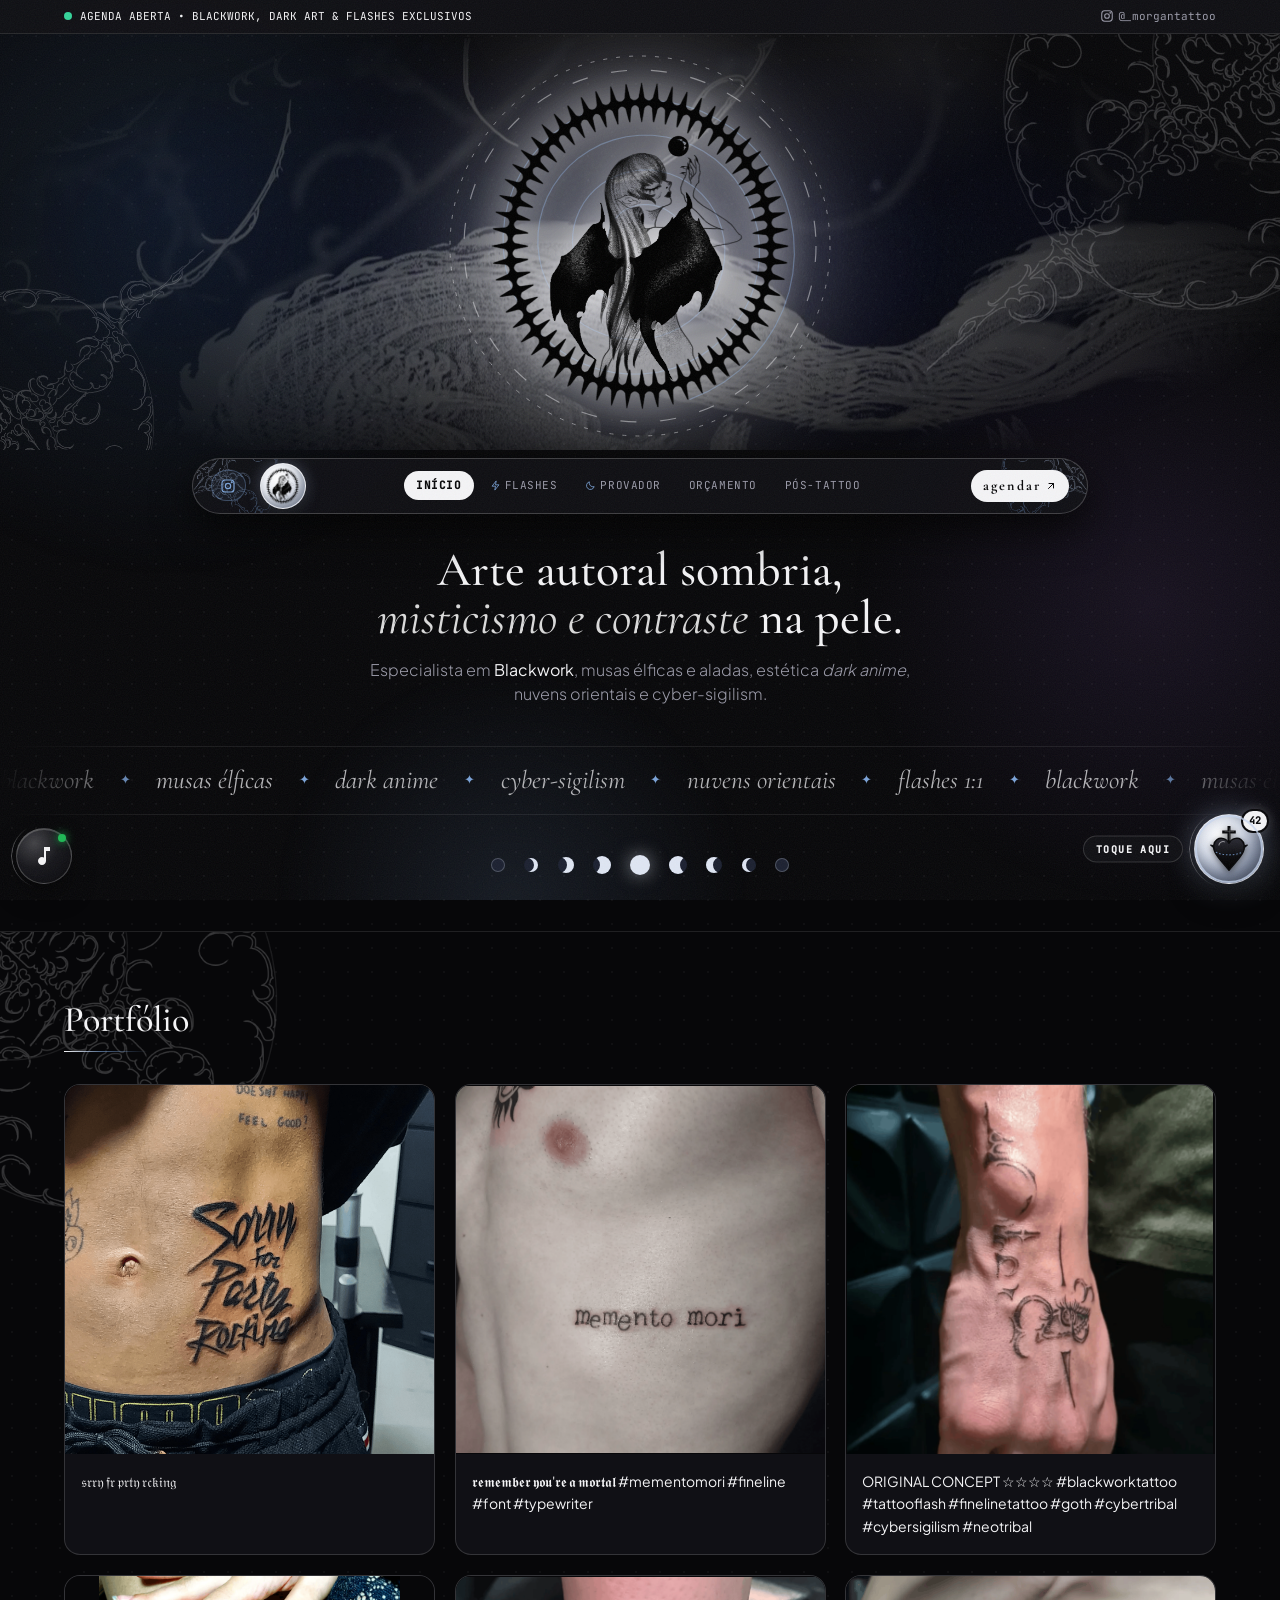
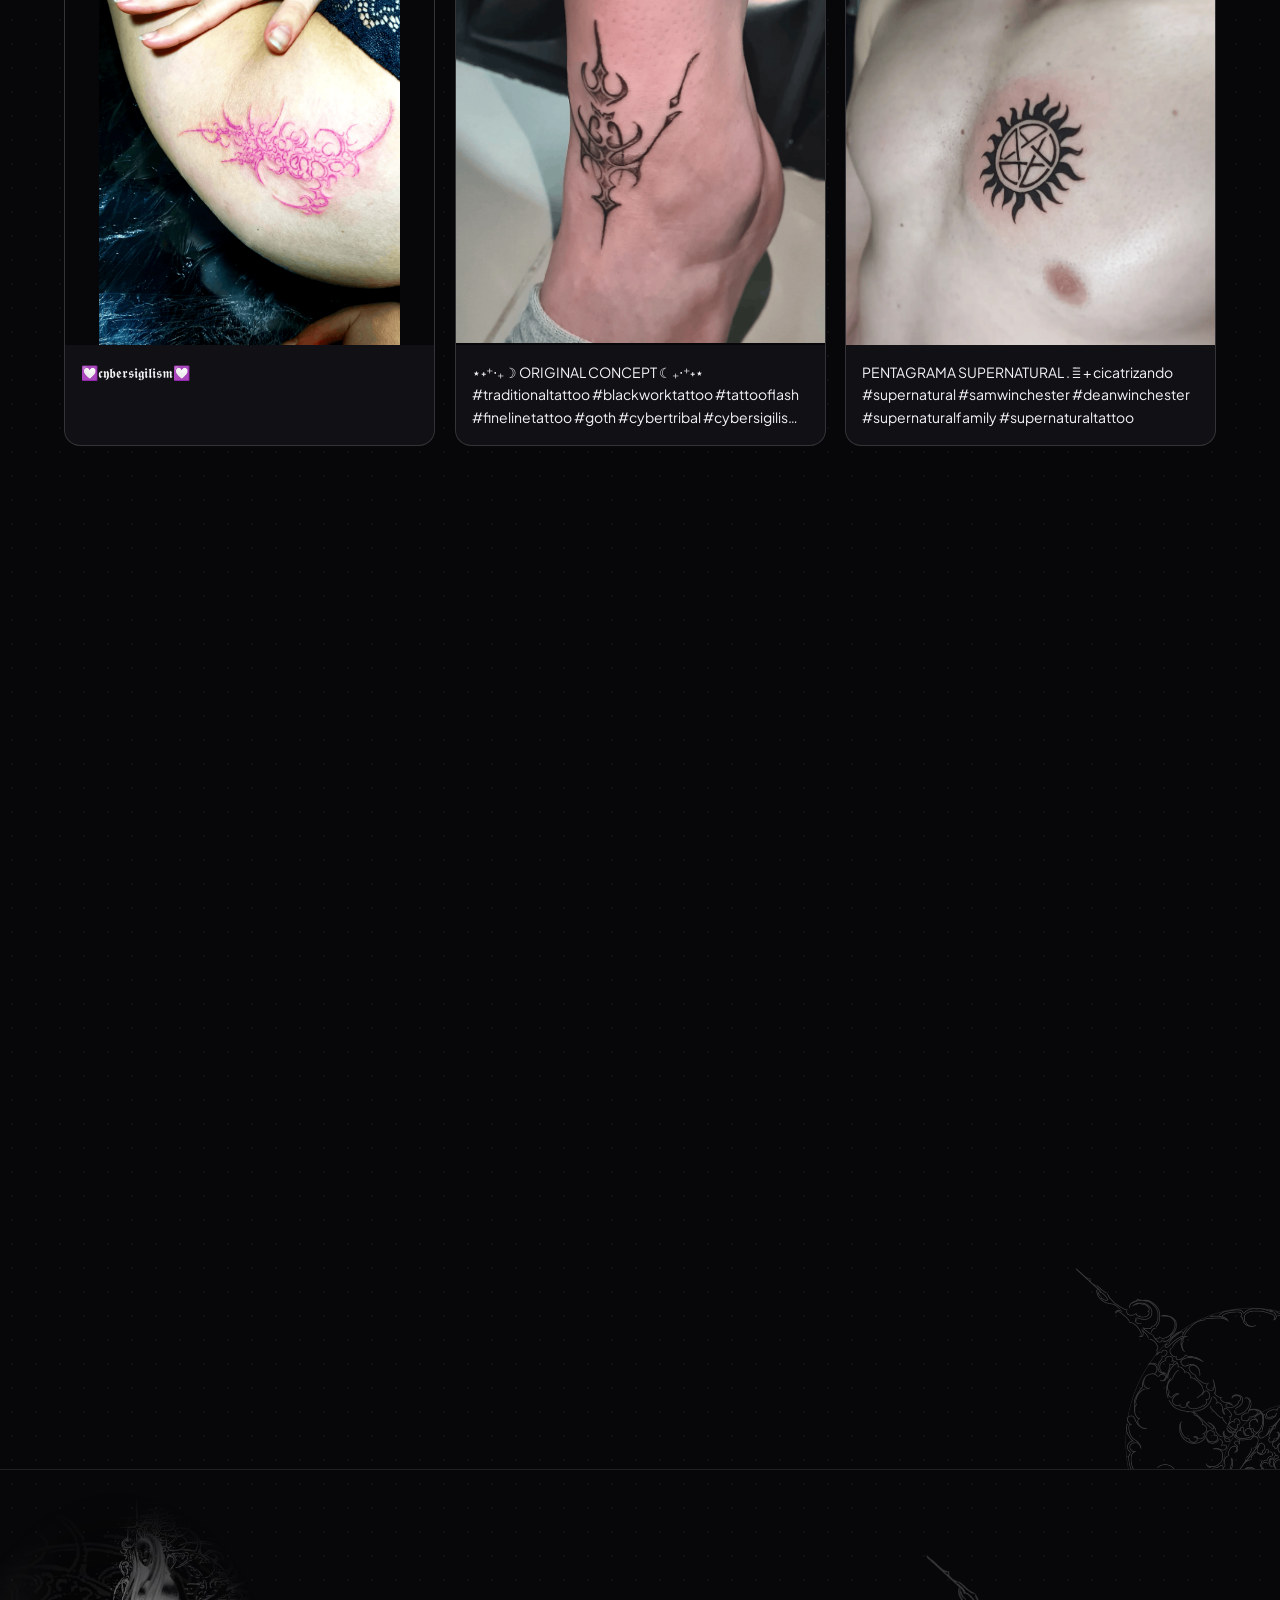
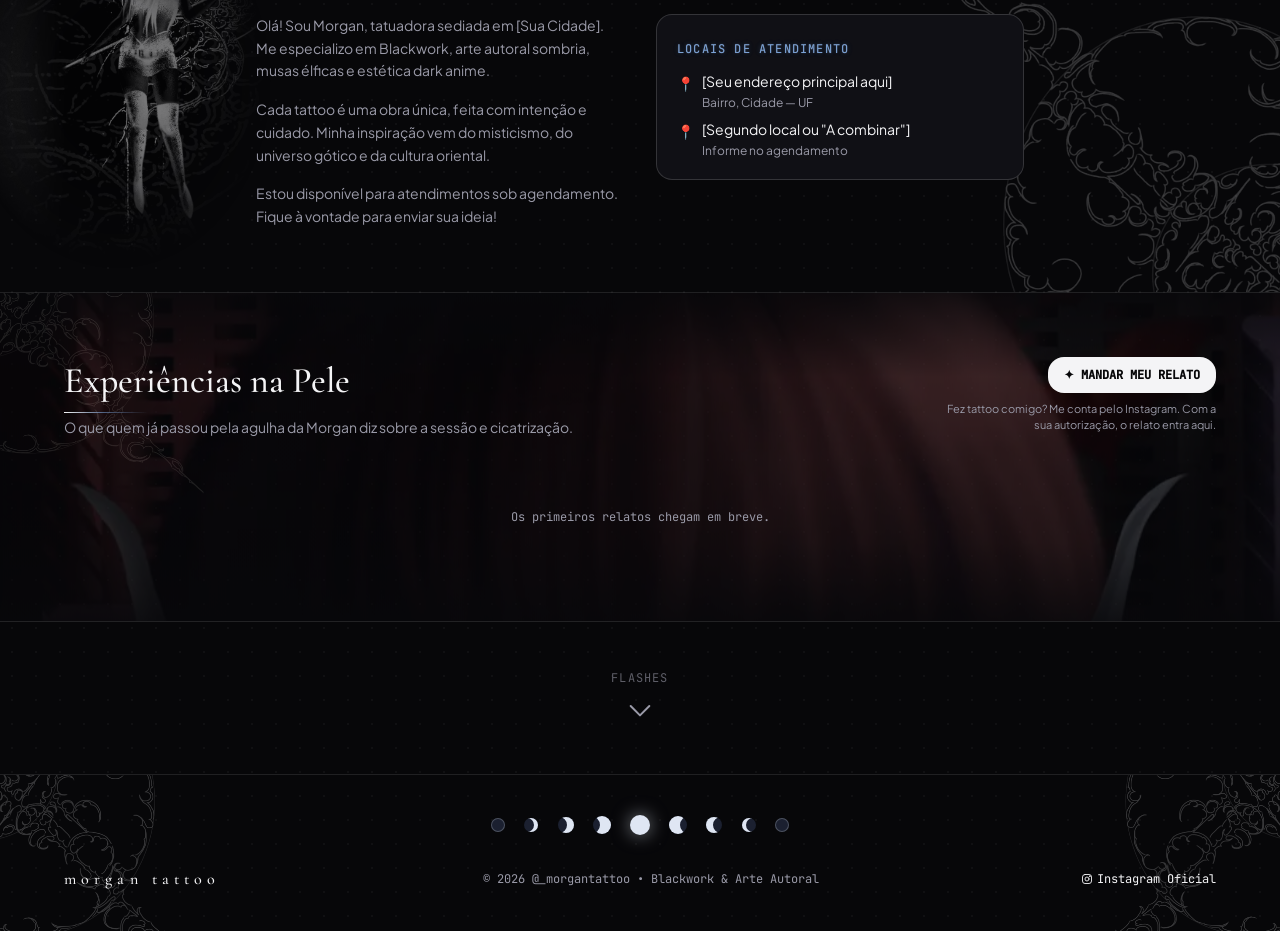
==== commit c4c7df1b: "Menu com Instagram à esquerda e a logo em todas as páginas; tamanho sugerido do flash no painel; des" ====
--- a/index.html
+++ b/index.html
@@ -660,6 +660,29 @@
     .try-tools .try-tools-x { padding: 0 11px; color: #9A9AA8; }
     @keyframes toolsIn { from { opacity: 0; translate: -50% -8px; } to { opacity: 1; translate: -50% 0; } }
     @media (prefers-reduced-motion: reduce) { .try-tools { animation: none; } }
+    /* Menu: Instagram à esquerda e a logo numa lua prateada (fica visível no fundo escuro) */
+    html body header.sticky .nav-logo { flex-shrink: 0; display: grid; place-items: center; width: 46px; height: 46px; margin-block: -6px; border-radius: 50%;
+      background: radial-gradient(circle at 36% 30%, #ffffff, #e6eaf2 45%, #aab5ca 78%, #6b7891 100%);
+      border: 1px solid rgba(244, 244, 246, .75); box-shadow: 0 6px 18px -6px rgba(0, 0, 0, .9), 0 0 20px -6px rgba(170, 190, 225, .8), inset -4px -5px 10px rgba(0, 0, 0, .25);
+      transition: transform .4s var(--ease), box-shadow .4s; }
+    html body header.sticky .nav-logo img { width: 40px; height: 40px; object-fit: contain; }
+    html body header.sticky .nav-logo:hover, html body header.sticky .nav-logo:focus-visible { transform: rotate(-8deg) scale(1.06); box-shadow: 0 6px 18px -6px rgba(0, 0, 0, .9), 0 0 28px -4px rgba(170, 190, 225, 1); }
+    @media (max-width: 639px) {
+      html body header.sticky .nav-insta { margin-left: 0; }
+      html body header.sticky .nav-logo { margin-inline: auto; }
+    }
+    @media (min-width: 640px) {
+      html body header.sticky > div { justify-content: flex-start; }
+      html body header.sticky .nav-logo { margin-left: .35rem; }
+      html body header.sticky nav.no-scrollbar { margin-inline: auto; }
+    }
+    @media (min-width: 640px) and (max-width: 959px) { /* tablet: sem ícones nas páginas para caber tudo */
+      html body header.sticky nav.no-scrollbar .ico { display: none; }
+      html body header.sticky nav.no-scrollbar a { padding-inline: .5rem; letter-spacing: .04em; }
+    }
+    @media (min-width: 640px) and (max-width: 719px) {
+      html body header.sticky nav.no-scrollbar a { padding-inline: .3rem; letter-spacing: .01em; }
+    }
 </style>
 
 
@@ -759,7 +782,10 @@
             <label class="text-xs text-mist space-y-1">Preço fixo (R$) *
               <input id="adminFlashPrice" required="" type="number" min="1" step="1" class="w-full bg-obsidian border border-white/15 p-2.5 text-sm text-white" placeholder="680">
             </label>
-            
+            <label class="text-xs text-mist space-y-1">Tamanho sugerido (cm, lado maior do traço)
+              <input id="adminFlashCm" type="number" min="1" max="45" step="0.5" value="15" class="w-full bg-obsidian border border-white/15 p-2.5 text-sm text-white" placeholder="15">
+            </label>
+
           </div>
 
           <!-- Upload do PC para Flash -->
@@ -1041,8 +1067,12 @@
     <header class="sticky top-3 z-50 px-3 sm:px-6 my-2">
       <div class="max-w-4xl mx-auto backdrop-blur-xl bg-charcoal/90 border border-white/20 rounded-sm px-3 sm:px-5 py-2.5 shadow-[0_16px_40px_rgba(0,0,0,0.85)] flex items-center justify-between gap-2">
         
-        <a href="#home" onclick="showPage('home'); return false;" class="morgan-wordmark text-xs sm:text-sm text-alabaster font-semibold tracking-[0.22em] shrink-0">
-          morgan
+        <a href="https://www.instagram.com/_morgantattoo/" target="_blank" rel="noopener noreferrer" class="nav-insta" aria-label="Instagram da Morgan (@_morgantattoo)">
+          <svg class="ico" aria-hidden="true"><use href="#i-insta"/></svg><span class="nav-insta-txt">_morgantattoo</span>
+        </a>
+
+        <a href="#home" onclick="showPage('home'); return false;" class="nav-logo" aria-label="Morgan Tattoo: página inicial">
+          <img src="./assets/img/logo3ideia4.png" alt="" width="40" height="40" decoding="async">
         </a>
 
         <nav class="flex items-center gap-1 overflow-x-auto no-scrollbar py-0.5" aria-label="Navegação Principal">
@@ -1062,10 +1092,6 @@
             Pós-Tattoo
           </a>
         </nav>
-
-        <a href="https://www.instagram.com/_morgantattoo/" target="_blank" rel="noopener noreferrer" class="nav-insta" aria-label="Instagram da Morgan (@_morgantattoo)">
-          <svg class="ico" aria-hidden="true"><use href="#i-insta"/></svg><span class="nav-insta-txt">_morgantattoo</span>
-        </a>
 
         <a href="#orcamento" onclick="showPage('orcamento'); return false;" class="bg-alabaster text-obsidian hover:bg-white px-3 py-1.5 rounded-sm font-serif lowercase tracking-[0.16em] text-xs sm:text-sm font-bold transition shrink-0 flex items-center gap-1">
           <span>agendar</span>
@@ -1189,8 +1215,12 @@
     <header class="sticky top-3 z-50 px-3 sm:px-6 my-2">
       <div class="max-w-4xl mx-auto backdrop-blur-xl bg-charcoal/90 border border-white/20 rounded-sm px-3 sm:px-5 py-2.5 shadow-[0_16px_40px_rgba(0,0,0,0.85)] flex items-center justify-between gap-2">
         
-        <a href="#home" onclick="showPage('home'); return false;" class="morgan-wordmark text-xs sm:text-sm text-alabaster font-semibold tracking-[0.22em] shrink-0">
-          morgan
+        <a href="https://www.instagram.com/_morgantattoo/" target="_blank" rel="noopener noreferrer" class="nav-insta" aria-label="Instagram da Morgan (@_morgantattoo)">
+          <svg class="ico" aria-hidden="true"><use href="#i-insta"/></svg><span class="nav-insta-txt">_morgantattoo</span>
+        </a>
+
+        <a href="#home" onclick="showPage('home'); return false;" class="nav-logo" aria-label="Morgan Tattoo: página inicial">
+          <img src="./assets/img/logo3ideia4.png" alt="" width="40" height="40" decoding="async">
         </a>
 
         <nav class="flex items-center gap-1 overflow-x-auto no-scrollbar py-0.5" aria-label="Navegação Principal">
@@ -1211,10 +1241,6 @@
           </a>
         </nav>
 
-        <a href="https://www.instagram.com/_morgantattoo/" target="_blank" rel="noopener noreferrer" class="nav-insta" aria-label="Instagram da Morgan (@_morgantattoo)">
-          <svg class="ico" aria-hidden="true"><use href="#i-insta"/></svg><span class="nav-insta-txt">_morgantattoo</span>
-        </a>
-
         <a href="#orcamento" onclick="showPage('orcamento'); return false;" class="bg-alabaster text-obsidian hover:bg-white px-3 py-1.5 rounded-sm font-serif lowercase tracking-[0.16em] text-xs sm:text-sm font-bold transition shrink-0 flex items-center gap-1">
           <span>agendar</span>
           <svg class="ico text-xs" aria-hidden="true"><use href="#i-arrow"/></svg>
@@ -1262,8 +1288,12 @@
     <header class="sticky top-3 z-50 px-3 sm:px-6 my-2">
       <div class="max-w-4xl mx-auto backdrop-blur-xl bg-charcoal/90 border border-white/20 rounded-sm px-3 sm:px-5 py-2.5 shadow-[0_16px_40px_rgba(0,0,0,0.85)] flex items-center justify-between gap-2">
         
-        <a href="#home" onclick="showPage('home'); return false;" class="morgan-wordmark text-xs sm:text-sm text-alabaster font-semibold tracking-[0.22em] shrink-0">
-          morgan
+        <a href="https://www.instagram.com/_morgantattoo/" target="_blank" rel="noopener noreferrer" class="nav-insta" aria-label="Instagram da Morgan (@_morgantattoo)">
+          <svg class="ico" aria-hidden="true"><use href="#i-insta"/></svg><span class="nav-insta-txt">_morgantattoo</span>
+        </a>
+
+        <a href="#home" onclick="showPage('home'); return false;" class="nav-logo" aria-label="Morgan Tattoo: página inicial">
+          <img src="./assets/img/logo3ideia4.png" alt="" width="40" height="40" decoding="async">
         </a>
 
         <nav class="flex items-center gap-1 overflow-x-auto no-scrollbar py-0.5" aria-label="Navegação Principal">
@@ -1283,10 +1313,6 @@
             Pós-Tattoo
           </a>
         </nav>
-
-        <a href="https://www.instagram.com/_morgantattoo/" target="_blank" rel="noopener noreferrer" class="nav-insta" aria-label="Instagram da Morgan (@_morgantattoo)">
-          <svg class="ico" aria-hidden="true"><use href="#i-insta"/></svg><span class="nav-insta-txt">_morgantattoo</span>
-        </a>
 
         <a href="#orcamento" onclick="showPage('orcamento'); return false;" class="bg-alabaster text-obsidian hover:bg-white px-3 py-1.5 rounded-sm font-serif lowercase tracking-[0.16em] text-xs sm:text-sm font-bold transition shrink-0 flex items-center gap-1">
           <span>agendar</span>
@@ -1483,8 +1509,12 @@
     <header class="sticky top-3 z-50 px-3 sm:px-6 my-2">
       <div class="max-w-4xl mx-auto backdrop-blur-xl bg-charcoal/90 border border-white/20 rounded-sm px-3 sm:px-5 py-2.5 shadow-[0_16px_40px_rgba(0,0,0,0.85)] flex items-center justify-between gap-2">
         
-        <a href="#home" onclick="showPage('home'); return false;" class="morgan-wordmark text-xs sm:text-sm text-alabaster font-semibold tracking-[0.22em] shrink-0">
-          morgan
+        <a href="https://www.instagram.com/_morgantattoo/" target="_blank" rel="noopener noreferrer" class="nav-insta" aria-label="Instagram da Morgan (@_morgantattoo)">
+          <svg class="ico" aria-hidden="true"><use href="#i-insta"/></svg><span class="nav-insta-txt">_morgantattoo</span>
+        </a>
+
+        <a href="#home" onclick="showPage('home'); return false;" class="nav-logo" aria-label="Morgan Tattoo: página inicial">
+          <img src="./assets/img/logo3ideia4.png" alt="" width="40" height="40" decoding="async">
         </a>
 
         <nav class="flex items-center gap-1 overflow-x-auto no-scrollbar py-0.5" aria-label="Navegação Principal">
@@ -1504,10 +1534,6 @@
             Pós-Tattoo
           </a>
         </nav>
-
-        <a href="https://www.instagram.com/_morgantattoo/" target="_blank" rel="noopener noreferrer" class="nav-insta" aria-label="Instagram da Morgan (@_morgantattoo)">
-          <svg class="ico" aria-hidden="true"><use href="#i-insta"/></svg><span class="nav-insta-txt">_morgantattoo</span>
-        </a>
 
         <a href="#orcamento" onclick="showPage('orcamento'); return false;" class="bg-alabaster text-obsidian hover:bg-white px-3 py-1.5 rounded-sm font-serif lowercase tracking-[0.16em] text-xs sm:text-sm font-bold transition shrink-0 flex items-center gap-1">
           <span>agendar</span>
@@ -1619,8 +1645,12 @@
     <header class="sticky top-3 z-50 px-3 sm:px-6 my-2">
       <div class="max-w-4xl mx-auto backdrop-blur-xl bg-charcoal/90 border border-white/20 rounded-sm px-3 sm:px-5 py-2.5 shadow-[0_16px_40px_rgba(0,0,0,0.85)] flex items-center justify-between gap-2">
         
-        <a href="#home" onclick="showPage('home'); return false;" class="morgan-wordmark text-xs sm:text-sm text-alabaster font-semibold tracking-[0.22em] shrink-0">
-          morgan
+        <a href="https://www.instagram.com/_morgantattoo/" target="_blank" rel="noopener noreferrer" class="nav-insta" aria-label="Instagram da Morgan (@_morgantattoo)">
+          <svg class="ico" aria-hidden="true"><use href="#i-insta"/></svg><span class="nav-insta-txt">_morgantattoo</span>
+        </a>
+
+        <a href="#home" onclick="showPage('home'); return false;" class="nav-logo" aria-label="Morgan Tattoo: página inicial">
+          <img src="./assets/img/logo3ideia4.png" alt="" width="40" height="40" decoding="async">
         </a>
 
         <nav class="flex items-center gap-1 overflow-x-auto no-scrollbar py-0.5" aria-label="Navegação Principal">
@@ -1640,10 +1670,6 @@
             Pós-Tattoo
           </a>
         </nav>
-
-        <a href="https://www.instagram.com/_morgantattoo/" target="_blank" rel="noopener noreferrer" class="nav-insta" aria-label="Instagram da Morgan (@_morgantattoo)">
-          <svg class="ico" aria-hidden="true"><use href="#i-insta"/></svg><span class="nav-insta-txt">_morgantattoo</span>
-        </a>
 
         <a href="#orcamento" onclick="showPage('orcamento'); return false;" class="bg-alabaster text-obsidian hover:bg-white px-3 py-1.5 rounded-sm font-serif lowercase tracking-[0.16em] text-xs sm:text-sm font-bold transition shrink-0 flex items-center gap-1">
           <span>agendar</span>
@@ -2631,7 +2657,9 @@
       event.preventDefault();
       const title = document.getElementById('adminFlashTitle').value.trim();
       const price = Number(document.getElementById('adminFlashPrice').value);
-      const cm = 15, zone = 'Antebraço', cat = 'todos'; // tamanho, região e categoria saíram do painel: valores neutros só para o orçamento
+      const cmIn = Number(document.getElementById('adminFlashCm')?.value);
+      const cm = Number.isFinite(cmIn) && cmIn >= 1 && cmIn <= 45 ? cmIn : 15; // tamanho sugerido: o Provador e o orçamento começam nele
+      const zone = 'Antebraço', cat = 'todos'; // região e categoria saíram do painel: valores neutros só para o orçamento
       const base64Img = document.getElementById('adminFlashImageBase64')?.value.trim();
       const rawImage = document.getElementById('adminFlashImage').value.trim();
       const image = base64Img || safeImageUrl(rawImage);
@@ -2676,6 +2704,7 @@
       document.getElementById('adminFlashId').value = flash.id;
       document.getElementById('adminFlashTitle').value = flash.title || '';
       document.getElementById('adminFlashPrice').value = flash.price || '';
+      document.getElementById('adminFlashCm').value = flash.cm || 15;
 
       const img = flash.image || '';
       if (img.startsWith('data:image/')) {
